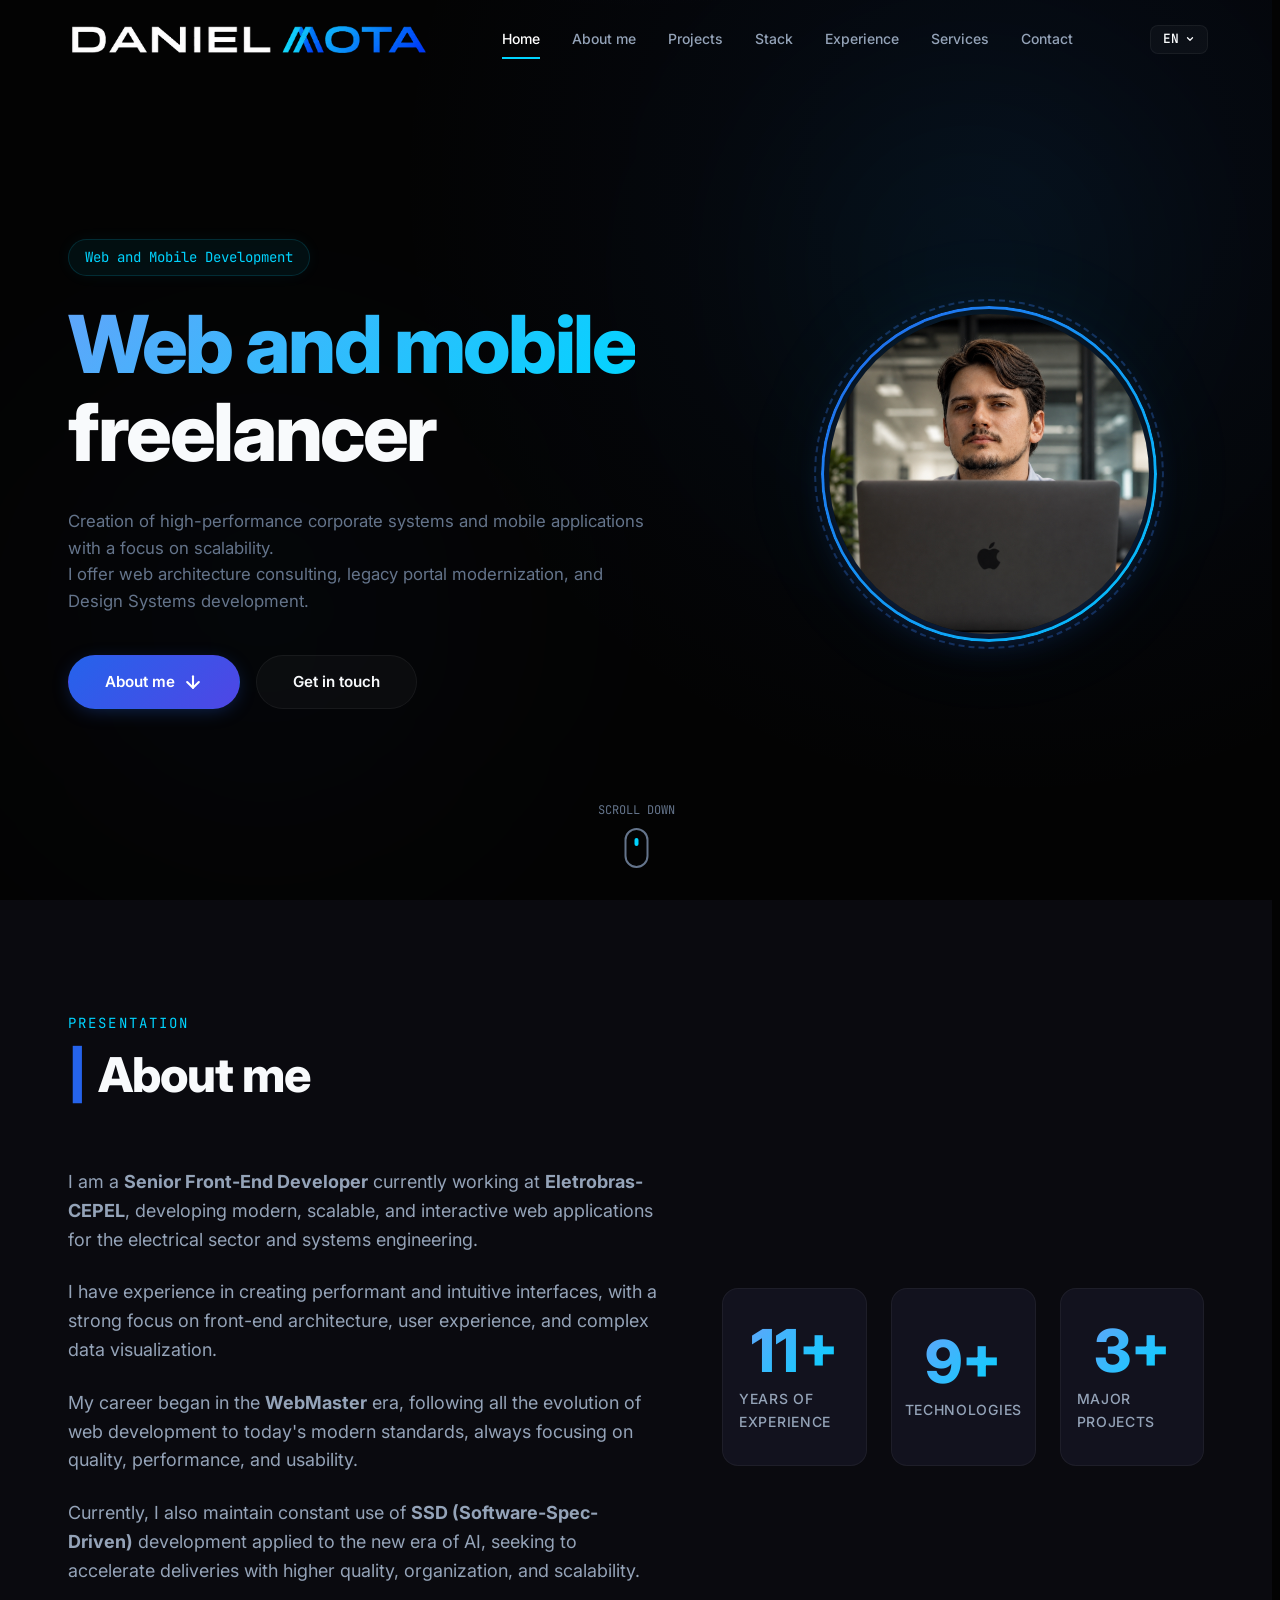
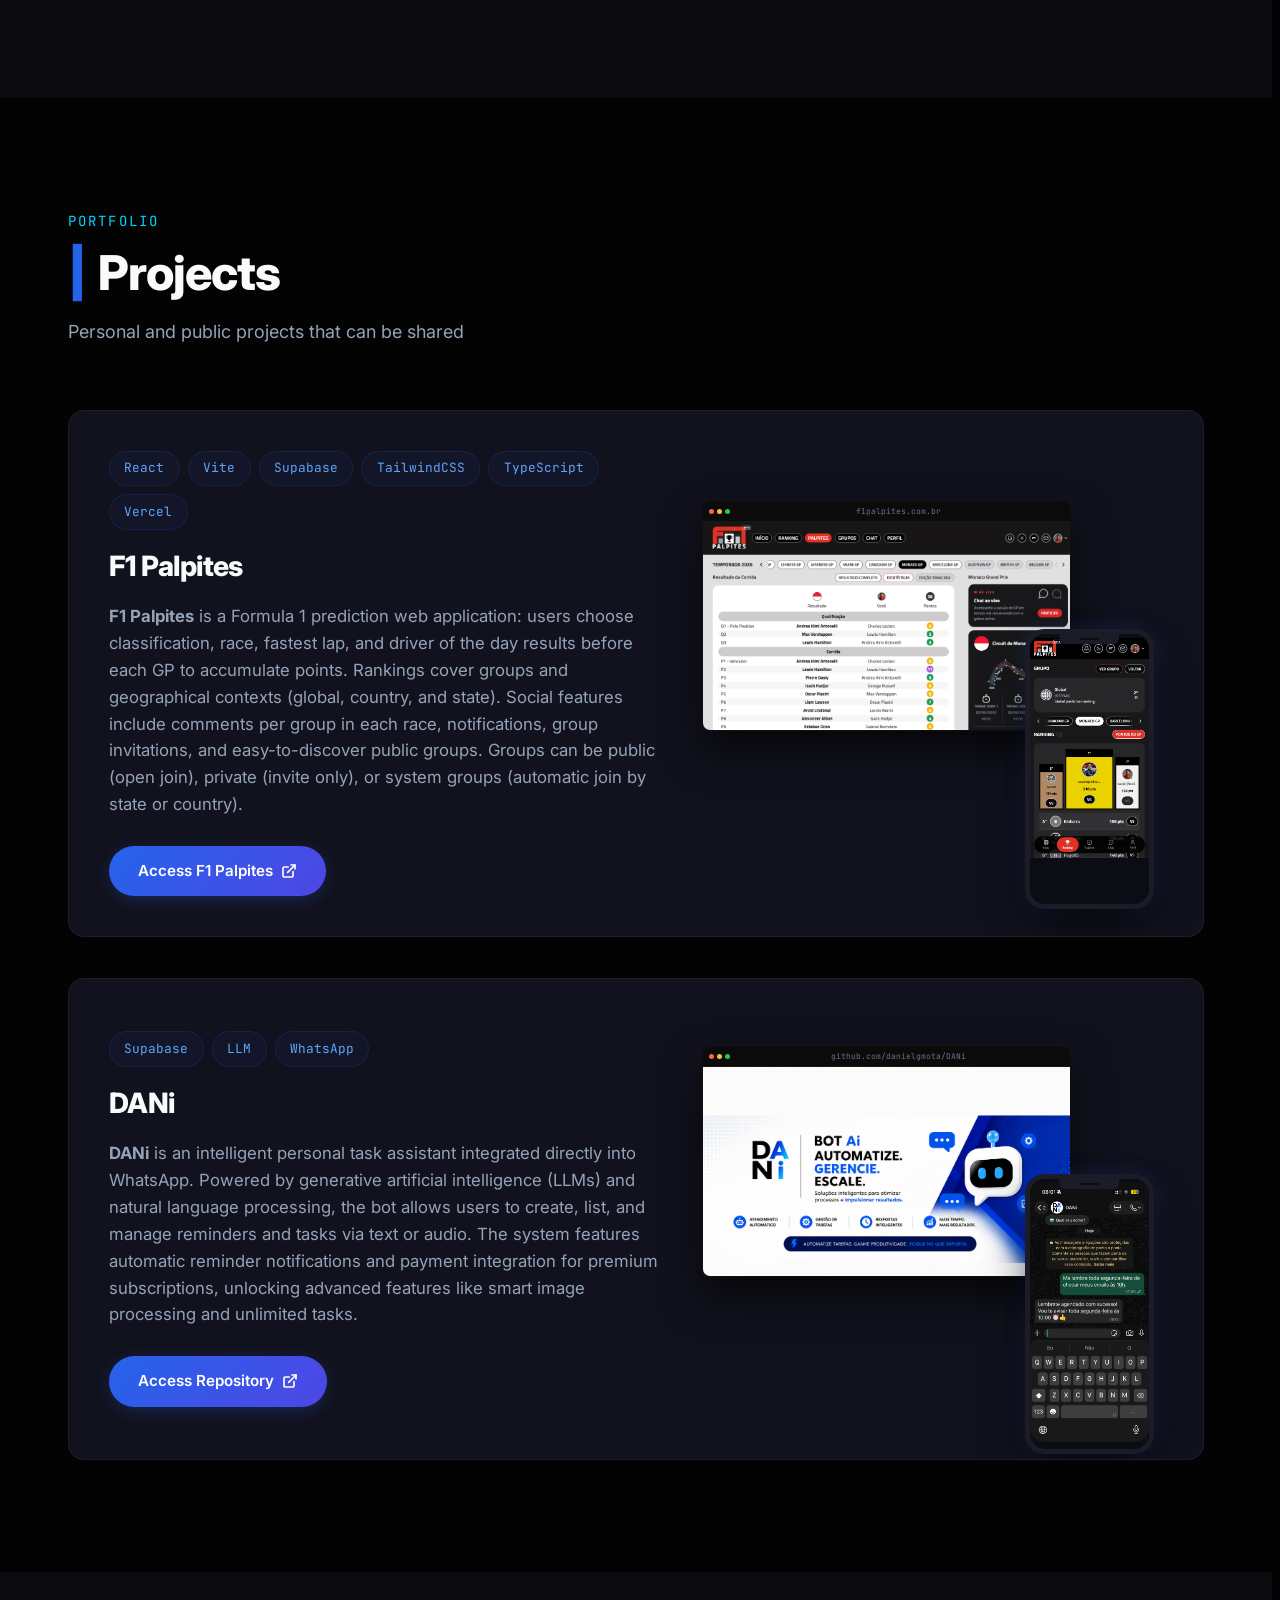
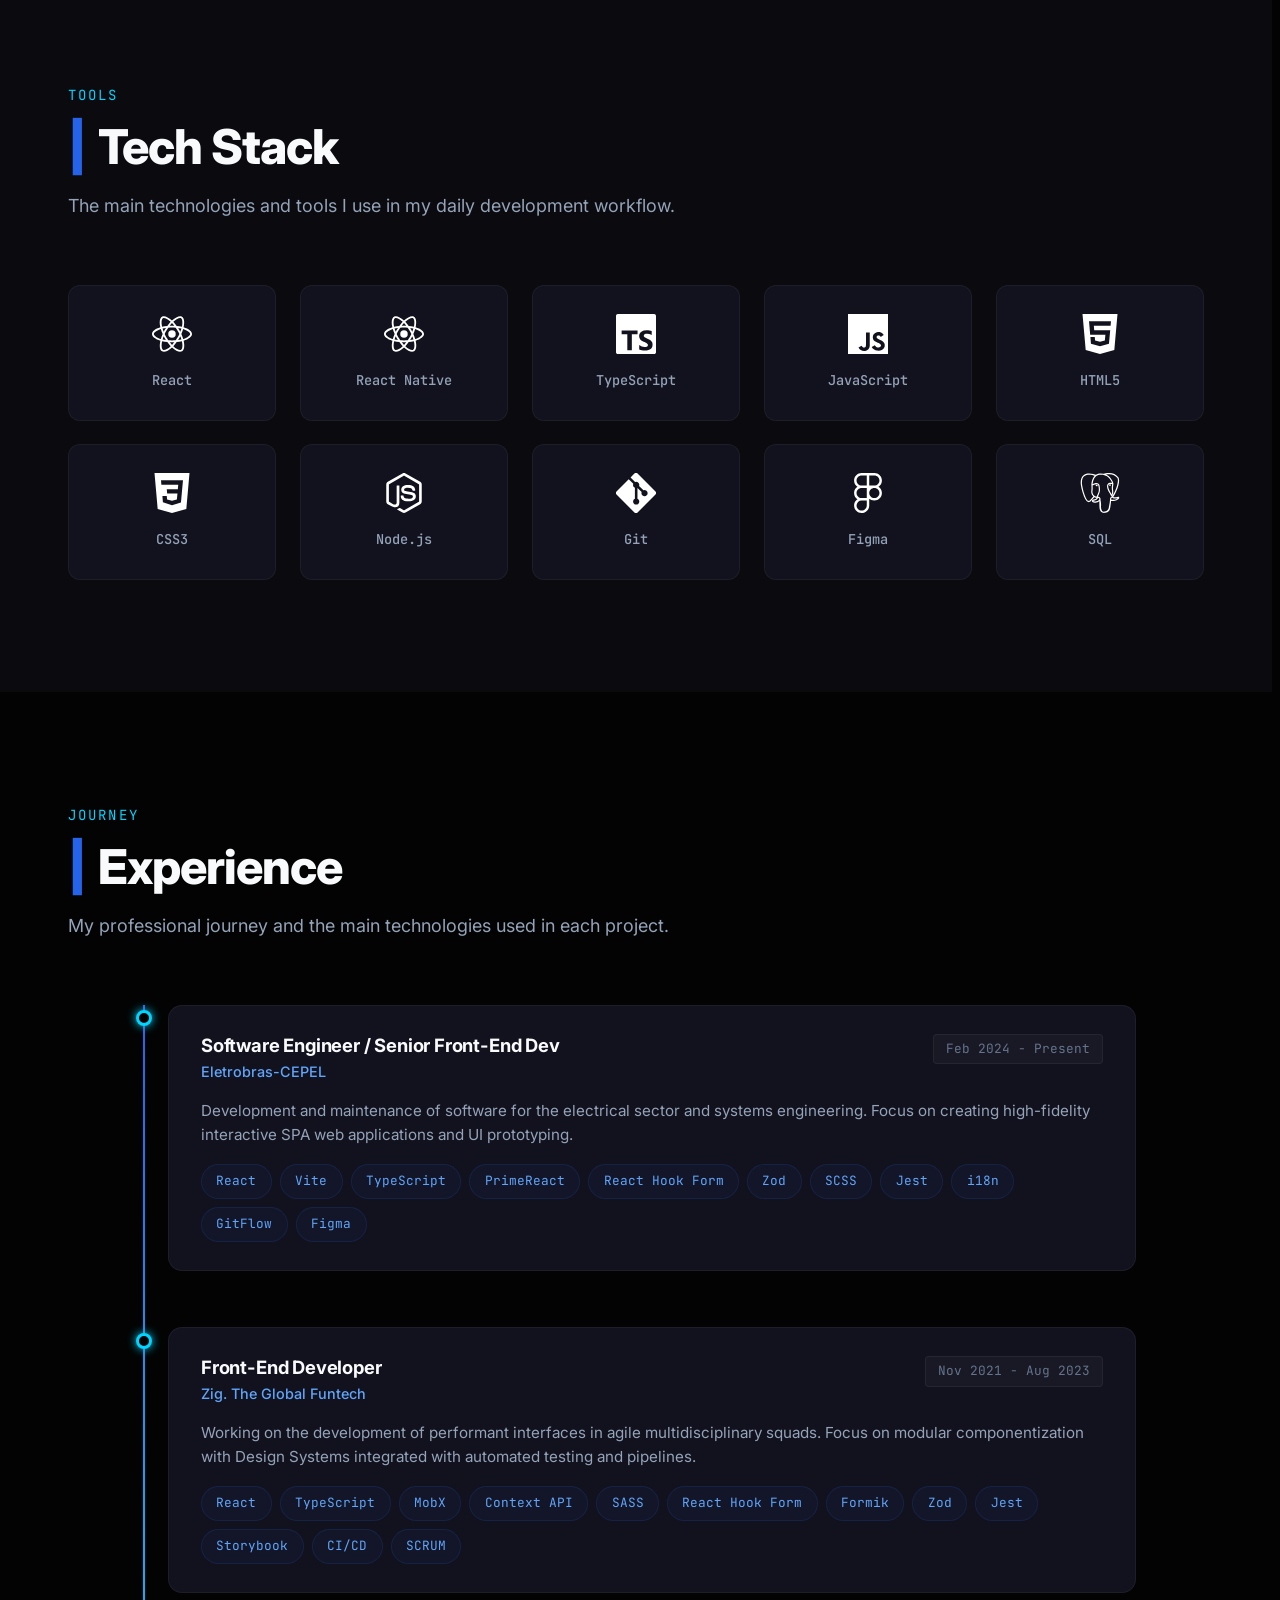
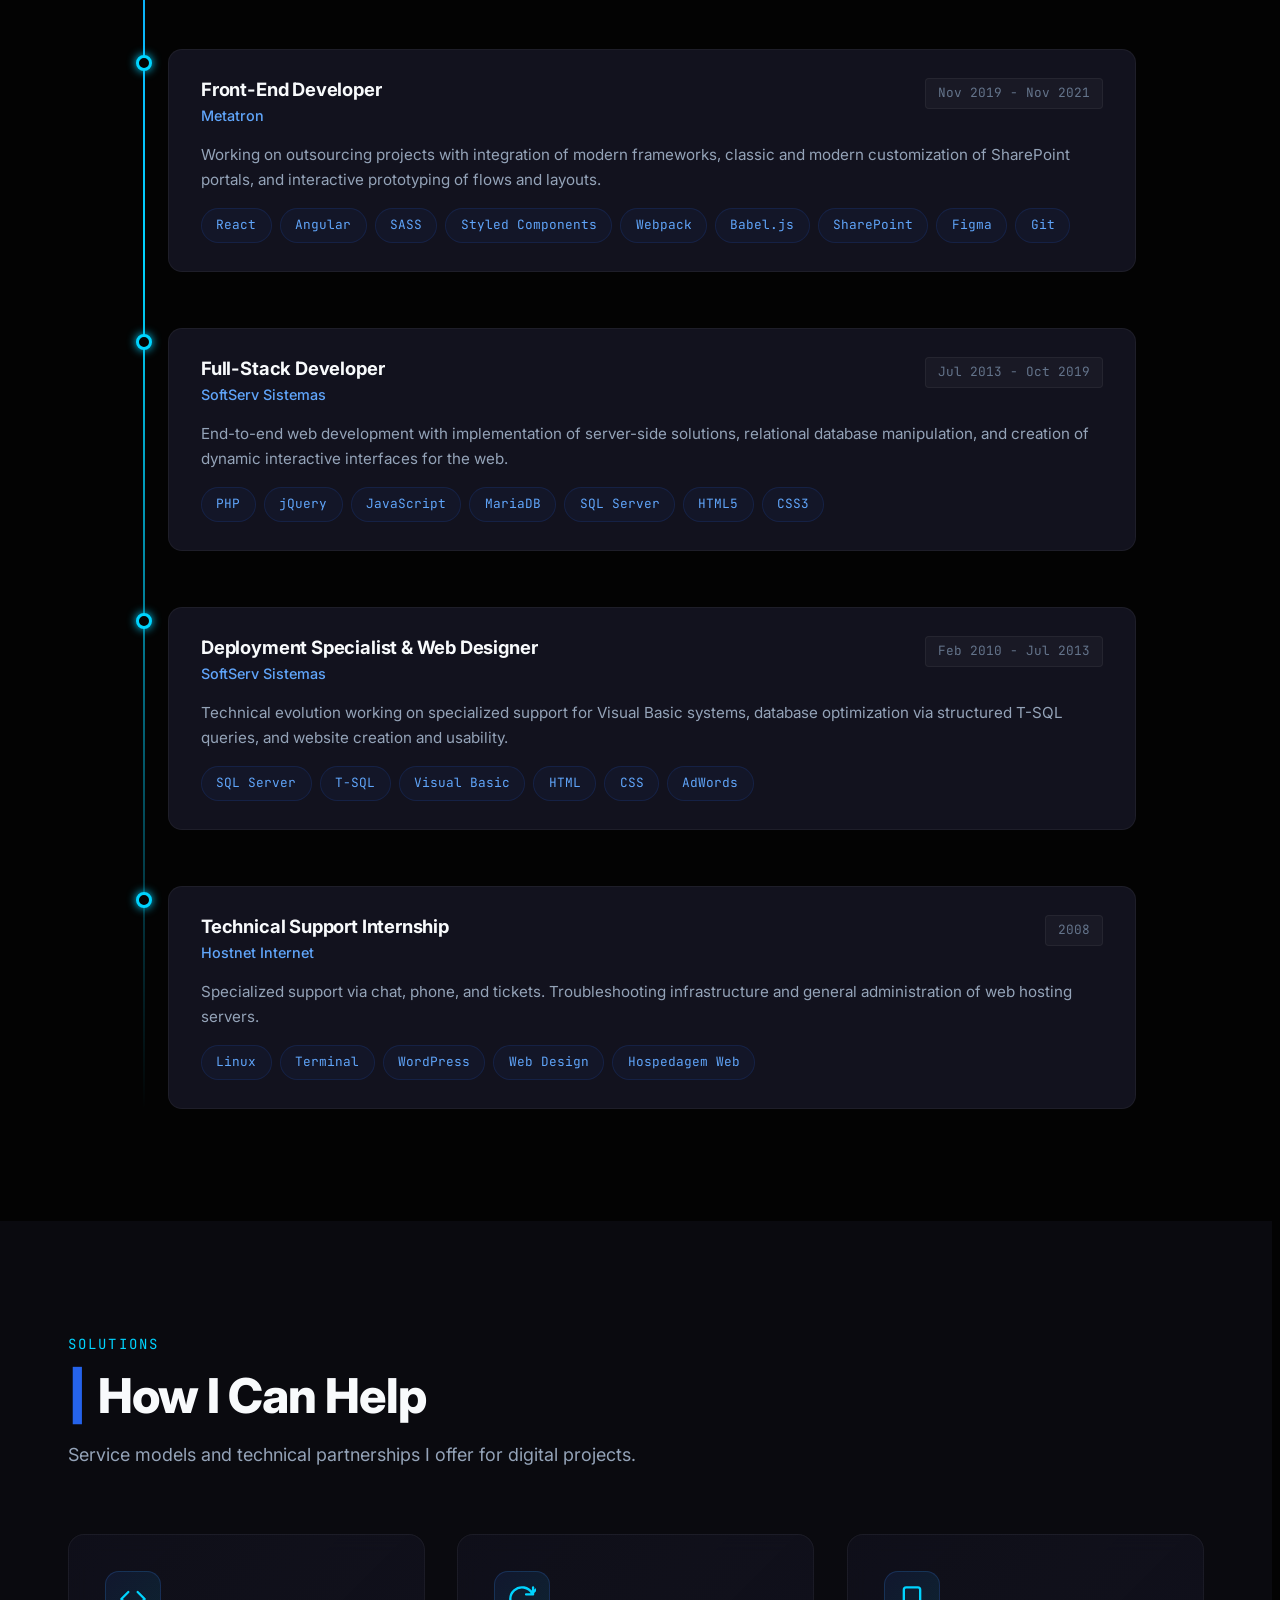
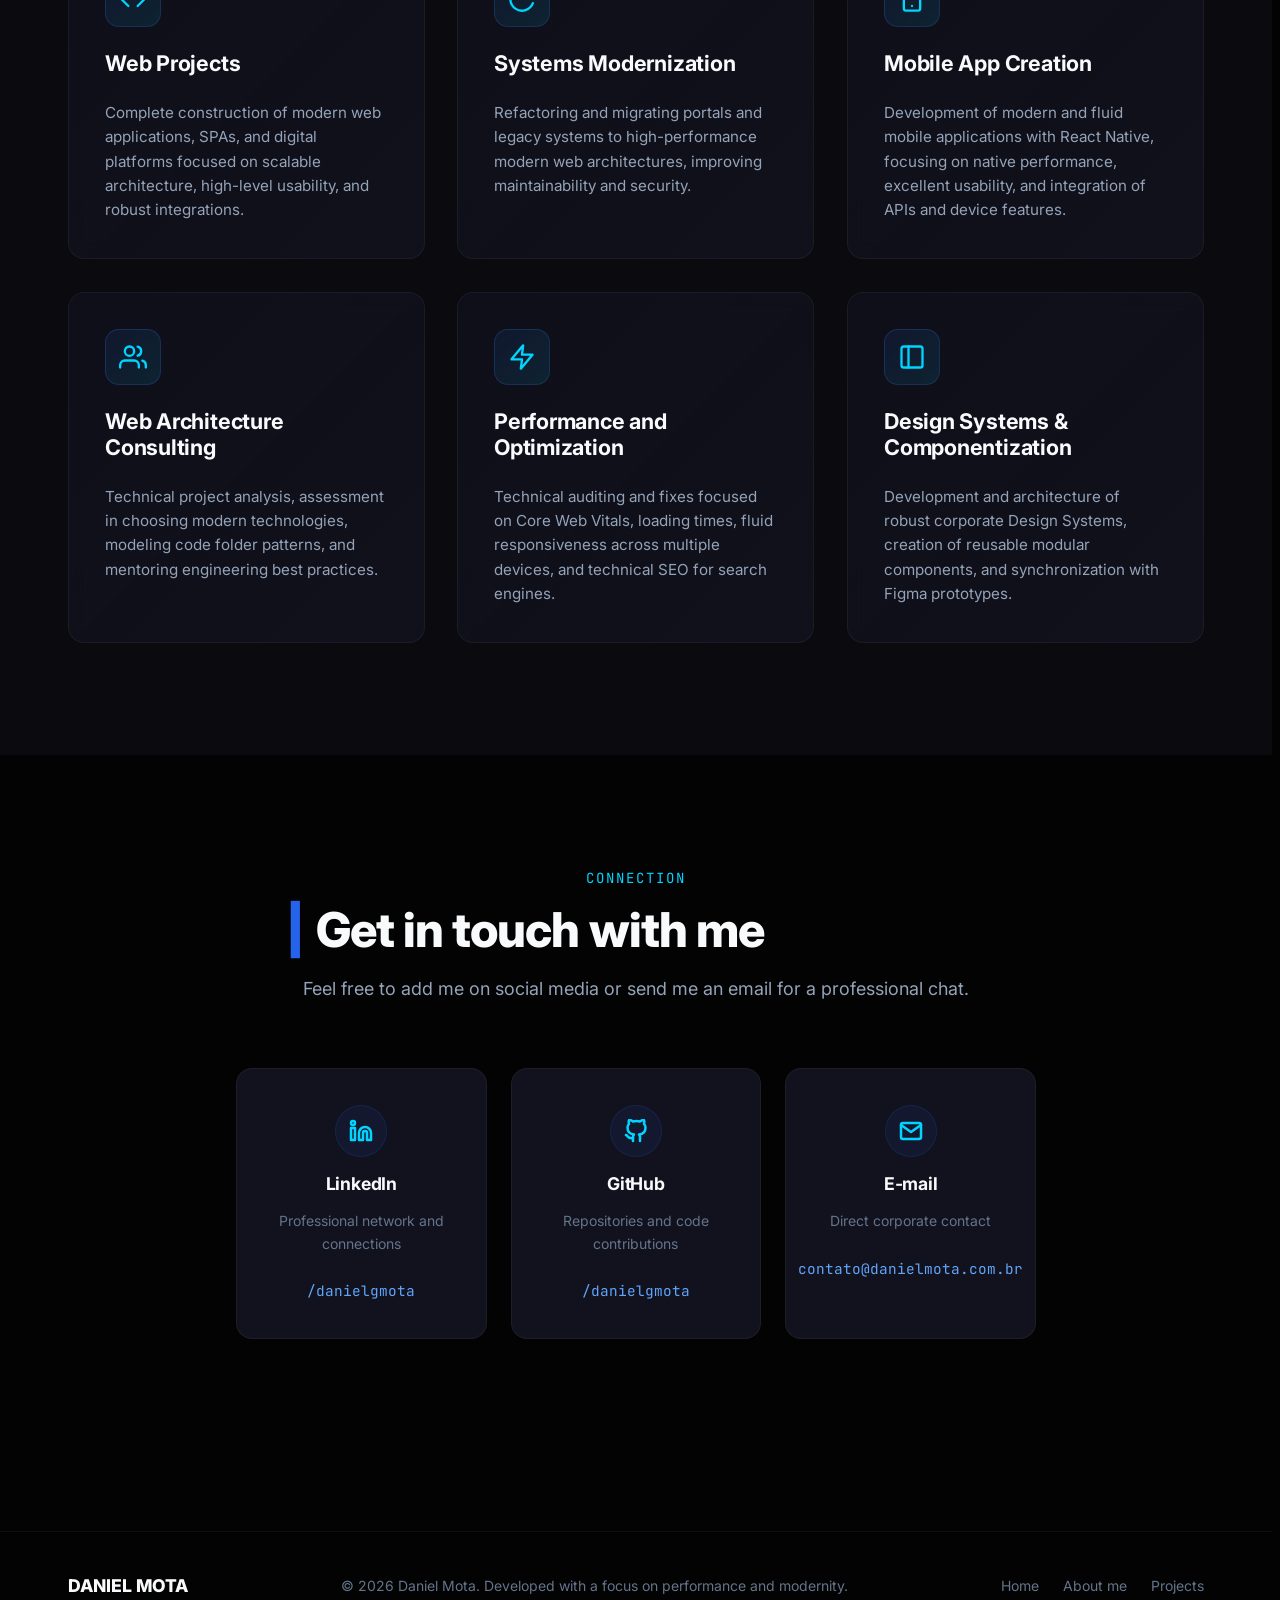
==== index.html @ 0d68ff67 "feat: add DANi" ====
<!doctype html>
<html lang="pt-BR">
  <head>
    <meta charset="UTF-8" />
    <meta name="viewport" content="width=device-width, initial-scale=1.0" />

    <link rel="canonical" href="https://danielmota.com.br/" />

    <!-- Primary Meta Tags -->
    <title data-i18n="meta-title">
      Daniel Mota | Desenvolvedor Web Front-end
    </title>
    <meta name="title" content="Daniel Mota | Desenvolvedor Web Front-end" />
    <meta
      name="description"
      content="Portfólio profissional de Daniel Mota, Desenvolvedor Front-end especializado em aplicações web modernas, arquitetura baseada em componentes e performance."
    />
    <meta
      name="keywords"
      content="Daniel Mota, Front-end, Desenvolvedor Web, React, TypeScript, JavaScript, Performance Web, Componentização, HTML, CSS"
    />
    <meta name="author" content="Daniel Mota" />

    <!-- Open Graph / Facebook -->
    <meta property="og:type" content="website" />
    <meta property="og:url" content="https://danielmota.com.br/" />
    <meta
      property="og:title"
      content="Daniel Mota | Desenvolvedor Web Front-end"
    />
    <meta
      property="og:description"
      content="Portfólio profissional de Daniel Mota, Desenvolvedor Front-end especializado em aplicações web modernas."
    />
    <meta property="og:image" content="assets/img/profile.png" />

    <!-- Twitter -->
    <meta property="twitter:card" content="summary_large_image" />
    <meta
      property="twitter:title"
      content="Daniel Mota | Desenvolvedor Web Front-end"
    />
    <meta
      property="twitter:description"
      content="Portfólio profissional de Daniel Mota, Desenvolvedor Front-end especializado em aplicações web modernas."
    />
    <meta property="twitter:image" content="assets/img/profile.png" />

    <!-- Google Fonts Preload -->
    <link rel="preconnect" href="https://fonts.googleapis.com" />
    <link rel="preconnect" href="https://fonts.gstatic.com" crossorigin />
    <link
      href="https://fonts.googleapis.com/css2?family=Inter:wght@400;500;600;700;800&family=JetBrains+Mono:wght@400;500;600&display=swap"
      rel="stylesheet"
    />

    <!-- Stylesheets -->
    <link rel="stylesheet" href="css/variables.css" />
    <link rel="stylesheet" href="css/reset.css" />
    <link rel="stylesheet" href="css/base.css" />
    <link rel="stylesheet" href="css/components.css" />
    <link rel="stylesheet" href="css/sections.css" />
    <link rel="stylesheet" href="css/animations.css" />
    <link rel="stylesheet" href="css/responsive.css" />

    <!-- Favicon -->
    <link
      rel="icon"
      type="image/svg+xml"
      href="data:image/svg+xml,<svg xmlns='http://www.w3.org/2000/svg' viewBox='0 0 100 100'><circle cx='50' cy='50' r='40' fill='%2300d4ff'/></svg>"
    />
  </head>
  <body>
    <!-- Navigation Header -->
    <header class="navbar" id="navbar">
      <div class="container">
        <a href="#hero" class="navbar-logo" id="nav-logo-link">
          <img src="assets/img/logo.png" alt="Daniel Mota" class="logo-image" />
        </a>

        <div class="navbar-actions">
          <!-- Language Switcher -->
          <div class="lang-switcher">
            <button
              class="lang-btn"
              id="lang-btn"
              aria-label="Alterar idioma / Change language"
            >
              <span class="lang-current">PT</span>
              <svg
                width="10"
                height="10"
                viewBox="0 0 24 24"
                fill="none"
                stroke="currentColor"
                stroke-width="2.5"
                stroke-linecap="round"
                stroke-linejoin="round"
                class="lang-arrow"
              >
                <polyline points="6 9 12 15 18 9"></polyline>
              </svg>
            </button>
            <div class="lang-dropdown" id="lang-dropdown">
              <button class="lang-option active" data-lang="pt">
                Português (PT)
              </button>
              <button class="lang-option" data-lang="en">English (EN)</button>
              <button class="lang-option" data-lang="es">Español (ES)</button>
            </div>
          </div>

          <button
            class="hamburger"
            aria-label="Abrir menu de navegação"
            aria-expanded="false"
            id="menu-toggle"
            data-i18n-aria-label="menu-aria-label"
          >
            <span></span>
            <span></span>
            <span></span>
          </button>
        </div>

        <nav
          class="navbar-menu"
          id="nav-menu"
          aria-label="Navegação Principal"
          data-i18n-aria-label="menu-nav-aria-label"
        >
          <a
            href="#hero"
            class="navbar-link active"
            id="link-hero"
            data-i18n="nav-home"
            >Início</a
          >
          <a
            href="#sobre-mim"
            class="navbar-link"
            id="link-sobre"
            data-i18n="nav-about"
            >Sobre mim</a
          >
          <a
            href="#projetos"
            class="navbar-link"
            id="link-projetos"
            data-i18n="nav-projects"
            >Projetos</a
          >
          <a
            href="#stack"
            class="navbar-link"
            id="link-stack"
            data-i18n="nav-stack"
            >Stack</a
          >
          <a
            href="#experiencia"
            class="navbar-link"
            id="link-experiencia"
            data-i18n="nav-experience"
            >Experiência</a
          >
          <a
            href="#servicos"
            class="navbar-link"
            id="link-servicos"
            data-i18n="nav-services"
            >Serviços</a
          >
          <a
            href="#contato"
            class="navbar-link"
            id="link-contato"
            data-i18n="nav-contact"
            >Contato</a
          >
        </nav>
      </div>
    </header>

    <main>
      <!-- 1. Hero Section -->
      <section id="hero" class="hero-section">
        <div
          class="glow-orb"
          style="
            top: 10%;
            right: 10%;
            width: 350px;
            height: 350px;
            background: rgba(0, 212, 255, 0.15);
          "
        ></div>
        <div
          class="glow-orb"
          style="
            bottom: 10%;
            left: 5%;
            width: 400px;
            height: 400px;
            background: rgba(37, 99, 235, 0.08);
          "
        ></div>
        <div class="container">
          <div class="hero-grid">
            <div class="hero-content">
              <span class="hero-tag" data-i18n="hero-tag"
                >Desenvolvimento Web e Mobile</span
              >
              <h1 class="hero-title" data-i18n-html="hero-title">
                <span class="text-gradient">Freelancer</span> web e mobile
              </h1>
              <p class="hero-description" data-i18n-html="hero-description">
                Criação de sistemas corporativos e aplicativos móveis de alta
                performance com foco em escalabilidade.<br />
                Ofereço consultoria em arquitetura web, modernização de portais
                legados e desenvolvimento de Design Systems.
              </p>
              <div class="hero-actions">
                <a
                  href="#sobre-mim"
                  class="btn btn-primary"
                  id="hero-cta-primary"
                >
                  <span data-i18n="hero-cta-about">Sobre mim</span>
                  <svg
                    width="20"
                    height="20"
                    viewBox="0 0 24 24"
                    fill="none"
                    stroke="currentColor"
                    stroke-width="2.5"
                    stroke-linecap="round"
                    stroke-linejoin="round"
                    aria-hidden="true"
                  >
                    <line x1="12" y1="5" x2="12" y2="19"></line>
                    <polyline points="19 12 12 19 5 12"></polyline>
                  </svg>
                </a>
                <a
                  href="#contato"
                  class="btn btn-secondary"
                  id="hero-cta-secondary"
                  data-i18n="hero-cta-contact"
                  >Entre em contato</a
                >
              </div>
            </div>
            <div class="hero-image-container">
              <div class="hero-glow"></div>
              <div class="hero-image-wrapper">
                <img
                  src="assets/img/profile.png"
                  alt="Foto de perfil de Daniel Mota"
                  fetchpriority="high"
                  data-i18n-alt="hero-profile-alt"
                />
              </div>
            </div>
          </div>
        </div>
        <div class="scroll-indicator">
          <span data-i18n="hero-scroll">ROLE PARA BAIXO</span>
          <div class="mouse"></div>
        </div>
      </section>

      <!-- 2. Sobre Mim Section -->
      <section
        id="sobre-mim"
        class="section-padding"
        style="background-color: var(--bg-secondary)"
      >
        <div class="container">
          <div class="section-header reveal">
            <span class="subtitle" data-i18n="about-subtitle"
              >Apresentação</span
            >
            <h2 data-i18n="about-title">Sobre mim</h2>
          </div>
          <div class="about-grid">
            <div class="about-text reveal">
              <p data-i18n-html="about-p1">
                Sou <strong>Desenvolvedor Front-End Senior</strong> atuando
                atualmente na <strong>Eletrobras-CEPEL</strong>, desenvolvendo
                aplicações web modernas, escaláveis e interativas voltadas ao
                setor elétrico e engenharia de sistemas.
              </p>
              <p data-i18n-html="about-p2">
                Tenho experiência na criação de interfaces performáticas e
                intuitivas, com forte atenção à arquitetura front-end,
                experiência do usuário e visualização de dados complexos.
              </p>
              <p data-i18n-html="about-p3">
                Minha trajetória começou ainda na era
                <strong>WebMaster</strong>, acompanhando toda a evolução do
                desenvolvimento web até os padrões modernos atuais, sempre com
                foco em qualidade, performance e usabilidade.
              </p>
              <p data-i18n-html="about-p4">
                Atualmente, também mantenho uso constante de desenvolvimento
                <strong>SSD (Software-Spec-Driven)</strong> aplicado à nova era
                da IA, buscando acelerar entregas com maior qualidade,
                organização e escalabilidade.
              </p>
            </div>
            <div class="about-stats reveal">
              <div class="card" id="stat-card-exp">
                <span class="stat-number text-gradient" data-target="12"
                  >0+</span
                >
                <span class="stat-label" data-i18n="about-stat-exp"
                  >Anos de Experiência</span
                >
              </div>
              <div class="card" id="stat-card-tech">
                <span class="stat-number text-gradient" data-target="10"
                  >0+</span
                >
                <span class="stat-label" data-i18n="about-stat-tech"
                  >Tecnologias</span
                >
              </div>
              <div class="card" id="stat-card-proj">
                <span class="stat-number text-gradient" data-target="4"
                  >0+</span
                >
                <span class="stat-label" data-i18n="about-stat-proj"
                  >Grandes Projetos</span
                >
              </div>
            </div>
          </div>
        </div>
      </section>

      <!-- 3. Projetos Section -->
      <section id="projetos" class="section-padding">
        <div class="container">
          <div class="section-header reveal">
            <span class="subtitle" data-i18n="projects-subtitle"
              >Portfólio</span
            >
            <h2 data-i18n="projects-title">Projetos</h2>
            <p data-i18n="projects-description">
              Projetos pessoais e públicos, que podem ser compartilháveis
            </p>
          </div>
          <div class="projects-container">
            <!-- Projeto 1: F1 Palpites -->
            <div class="card project-card reveal" id="project-f1palpites">
              <div class="project-content">
                <div class="project-tags">
                  <span class="tech-badge">React</span>
                  <span class="tech-badge">Vite</span>
                  <span class="tech-badge">Supabase</span>
                  <span class="tech-badge">TailwindCSS</span>
                  <span class="tech-badge">TypeScript</span>
                  <span class="tech-badge">Vercel</span>
                </div>
                <h3 class="project-title" data-i18n="project-f1-title">
                  F1 Palpites
                </h3>
                <p class="project-description" data-i18n-html="project-f1-desc">
                  O <strong>F1 Palpites</strong> é uma aplicação web de palpites
                  de Fórmula 1: os usuários escolhem os resultados da
                  classificação, corrida, volta mais rápida e piloto do dia
                  antes de cada GP para acumular pontos. Os rankings abrangem
                  grupos e contextos geográficos (mundial, país e estado). Os
                  recursos sociais incluem comentários por grupo em cada
                  corrida, notificações, convites para grupos e grupos públicos
                  fáceis de descobrir. Os grupos podem ser públicos (adesão
                  aberta), privados (apenas convite) ou grupos do sistema
                  (adesão automática por estado ou país).
                </p>
                <div class="project-links">
                  <a
                    href="https://f1palpites.com.br"
                    target="_blank"
                    rel="noopener noreferrer"
                    class="btn btn-primary"
                    style="padding: 0.75rem 1.75rem"
                  >
                    <span data-i18n="project-f1-cta">Acessar F1 Palpites</span>
                    <svg
                      width="16"
                      height="16"
                      viewBox="0 0 24 24"
                      fill="none"
                      stroke="currentColor"
                      stroke-width="2.5"
                      stroke-linecap="round"
                      stroke-linejoin="round"
                      aria-hidden="true"
                    >
                      <path
                        d="M18 13v6a2 2 0 0 1-2 2H5a2 2 0 0 1-2-2V8a2 2 0 0 1 2-2h6"
                      ></path>
                      <polyline points="15 3 21 3 21 9"></polyline>
                      <line x1="10" y1="14" x2="21" y2="3"></line>
                    </svg>
                  </a>
                </div>
              </div>

              <div
                class="project-preview"
                style="
                  aspect-ratio: auto;
                  min-height: 400px;
                  background: none;
                  border: none;
                  overflow: visible;
                  display: flex;
                  justify-content: center;
                  align-items: center;
                  width: 100%;
                "
              >
                <div
                  class="device-stack"
                  style="
                    position: relative;
                    width: 100%;
                    max-width: 500px;
                    aspect-ratio: 4/3;
                    margin: 0 auto;
                  "
                >
                  <!-- Desktop Mockup -->
                  <div
                    class="desktop-mockup"
                    style="
                      width: 80%;
                      aspect-ratio: 16/10;
                      border: 1px solid var(--border-subtle);
                      border-radius: 8px;
                      background: #030303;
                      overflow: hidden;
                      box-shadow: 0 20px 40px rgba(0, 0, 0, 0.7);
                      display: flex;
                      flex-direction: column;
                      position: absolute;
                      left: 0;
                      top: 0;
                      z-index: 1;
                    "
                  >
                    <div
                      class="mockup-header"
                      style="
                        height: 20px;
                        background: rgba(255, 255, 255, 0.03);
                        border-bottom: 1px solid var(--border-subtle);
                        display: flex;
                        align-items: center;
                        padding: 0 6px;
                        gap: 3px;
                      "
                    >
                      <span
                        class="mockup-dot red"
                        style="
                          width: 5px;
                          height: 5px;
                          border-radius: 50%;
                          background: #ff5f56;
                        "
                      ></span>
                      <span
                        class="mockup-dot yellow"
                        style="
                          width: 5px;
                          height: 5px;
                          border-radius: 50%;
                          background: #ffbd2e;
                        "
                      ></span>
                      <span
                        class="mockup-dot green"
                        style="
                          width: 5px;
                          height: 5px;
                          border-radius: 50%;
                          background: #27c93f;
                        "
                      ></span>
                      <span
                        class="mockup-url"
                        style="
                          margin-left: auto;
                          margin-right: auto;
                          font-size: 8px;
                          color: var(--text-muted);
                          font-family: var(--font-mono);
                        "
                        >f1palpites.com.br</span
                      >
                    </div>
                    <div style="flex: 1; overflow: hidden; background: #0d0d15">
                      <img
                        src="assets/img/f1palpites_desktop.png"
                        alt="F1 Palpites Desktop View"
                        style="
                          width: 100%;
                          height: 100%;
                          object-fit: cover;
                          object-position: top;
                          display: block;
                        "
                        data-i18n-alt="project-f1-desktop-alt"
                      />
                    </div>
                  </div>

                  <!-- Mobile Mockup -->
                  <div
                    class="phone-mockup"
                    style="
                      width: 28%;
                      aspect-ratio: 9/19.5;
                      border: 5px solid #1c1c28;
                      border-radius: 20px;
                      background: #080810;
                      overflow: hidden;
                      box-shadow:
                        0 25px 50px -12px rgba(0, 0, 0, 0.8),
                        0 0 20px rgba(37, 99, 235, 0.15);
                      position: absolute;
                      right: 2%;
                      bottom: -18%;
                      z-index: 2;
                      display: flex;
                      flex-direction: column;
                    "
                  >
                    <!-- Notch -->
                    <div
                      style="
                        width: 50%;
                        height: 10px;
                        background: #1c1c28;
                        position: absolute;
                        top: 0;
                        left: 50%;
                        transform: translateX(-50%);
                        border-bottom-left-radius: 6px;
                        border-bottom-right-radius: 6px;
                        z-index: 10;
                        display: flex;
                        justify-content: center;
                        align-items: center;
                      "
                    >
                      <div
                        style="
                          width: 20px;
                          height: 2px;
                          background: #0c0c14;
                          border-radius: 1px;
                        "
                      ></div>
                    </div>
                    <!-- Screen -->
                    <div
                      style="
                        flex: 1;
                        overflow-y: auto;
                        border-radius: 15px;
                        display: flex;
                        align-items: flex-start;
                        padding-top: 4px;
                        background: #0c0c14;
                        scrollbar-width: none;
                      "
                    >
                      <style>
                        .phone-mockup ::-webkit-scrollbar {
                          display: none;
                        }
                      </style>
                      <img
                        src="assets/img/f1palpites.png"
                        alt="F1 Palpites Mobile View"
                        style="width: 100%; height: auto; display: block"
                        data-i18n-alt="project-f1-mobile-alt"
                      />
                    </div>
                  </div>
                </div>
              </div>
            </div>

            <!-- Projeto 2: DANi -->
            <div class="card project-card reveal" id="project-dani">
              <div class="project-content">
                <div class="project-tags">
                  <span class="tech-badge">Supabase</span>
                  <span class="tech-badge">LLM</span>
                  <span class="tech-badge">WhatsApp</span>
                </div>
                <h3 class="project-title" data-i18n="project-dani-title">
                  DANi
                </h3>
                <p
                  class="project-description"
                  data-i18n-html="project-dani-desc"
                >
                  O <strong>DANi</strong> é um assistente inteligente de tarefas
                  pessoais integrado diretamente ao WhatsApp.
                </p>
                <div class="project-links">
                  <a
                    href="#"
                    target="_blank"
                    rel="noopener noreferrer"
                    class="btn btn-primary"
                    style="padding: 0.75rem 1.75rem"
                  >
                    <span data-i18n="project-dani-cta"
                      >Acessar Site (breve)</span
                    >
                    <svg
                      width="16"
                      height="16"
                      viewBox="0 0 24 24"
                      fill="none"
                      stroke="currentColor"
                      stroke-width="2.5"
                      stroke-linecap="round"
                      stroke-linejoin="round"
                      aria-hidden="true"
                    >
                      <path
                        d="M18 13v6a2 2 0 0 1-2 2H5a2 2 0 0 1-2-2V8a2 2 0 0 1 2-2h6"
                      ></path>
                      <polyline points="15 3 21 3 21 9"></polyline>
                      <line x1="10" y1="14" x2="21" y2="3"></line>
                    </svg>
                  </a>
                </div>
              </div>

              <div
                class="project-preview"
                style="
                  aspect-ratio: auto;
                  min-height: 400px;
                  background: none;
                  border: none;
                  overflow: visible;
                  display: flex;
                  justify-content: center;
                  align-items: center;
                  width: 100%;
                "
              >
                <div
                  class="device-stack"
                  style="
                    position: relative;
                    width: 100%;
                    max-width: 500px;
                    aspect-ratio: 4/3;
                    margin: 0 auto;
                  "
                >
                  <!-- Desktop Mockup -->
                  <div
                    class="desktop-mockup"
                    style="
                      width: 80%;
                      aspect-ratio: 16/10;
                      border: 1px solid var(--border-subtle);
                      border-radius: 8px;
                      background: #030303;
                      overflow: hidden;
                      box-shadow: 0 20px 40px rgba(0, 0, 0, 0.7);
                      display: flex;
                      flex-direction: column;
                      position: absolute;
                      left: 0;
                      top: 0;
                      z-index: 1;
                    "
                  >
                    <div
                      class="mockup-header"
                      style="
                        height: 20px;
                        background: rgba(255, 255, 255, 0.03);
                        border-bottom: 1px solid var(--border-subtle);
                        display: flex;
                        align-items: center;
                        padding: 0 6px;
                        gap: 3px;
                      "
                    >
                      <span
                        class="mockup-dot red"
                        style="
                          width: 5px;
                          height: 5px;
                          border-radius: 50%;
                          background: #ff5f56;
                        "
                      ></span>
                      <span
                        class="mockup-dot yellow"
                        style="
                          width: 5px;
                          height: 5px;
                          border-radius: 50%;
                          background: #ffbd2e;
                        "
                      ></span>
                      <span
                        class="mockup-dot green"
                        style="
                          width: 5px;
                          height: 5px;
                          border-radius: 50%;
                          background: #27c93f;
                        "
                      ></span>
                      <span
                        class="mockup-url"
                        style="
                          margin-left: auto;
                          margin-right: auto;
                          font-size: 8px;
                          color: var(--text-muted);
                          font-family: var(--font-mono);
                        "
                        >github.com/danielgmota/DANi</span
                      >
                    </div>
                    <div style="flex: 1; overflow: hidden; background: #0d0d15">
                      <img
                        src="assets/img/dani_banner.png"
                        alt="DANi Banner View"
                        style="
                          width: 100%;
                          height: 100%;
                          object-fit: cover;
                          object-position: top;
                          display: block;
                        "
                        data-i18n-alt="project-dani-desktop-alt"
                      />
                    </div>
                  </div>

                  <!-- Mobile Mockup -->
                  <div
                    class="phone-mockup"
                    style="
                      width: 28%;
                      aspect-ratio: 9/19.5;
                      border: 5px solid #1c1c28;
                      border-radius: 20px;
                      background: #080810;
                      overflow: hidden;
                      box-shadow:
                        0 25px 50px -12px rgba(0, 0, 0, 0.8),
                        0 0 20px rgba(37, 99, 235, 0.15);
                      position: absolute;
                      right: 2%;
                      bottom: -18%;
                      z-index: 2;
                      display: flex;
                      flex-direction: column;
                    "
                  >
                    <!-- Notch -->
                    <div
                      style="
                        width: 50%;
                        height: 10px;
                        background: #1c1c28;
                        position: absolute;
                        top: 0;
                        left: 50%;
                        transform: translateX(-50%);
                        border-bottom-left-radius: 6px;
                        border-bottom-right-radius: 6px;
                        z-index: 10;
                        display: flex;
                        justify-content: center;
                        align-items: center;
                      "
                    >
                      <div
                        style="
                          width: 20px;
                          height: 2px;
                          background: #0c0c14;
                          border-radius: 1px;
                        "
                      ></div>
                    </div>
                    <!-- Screen -->
                    <div
                      style="
                        flex: 1;
                        overflow-y: auto;
                        border-radius: 15px;
                        display: flex;
                        align-items: flex-start;
                        padding-top: 4px;
                        background: #0c0c14;
                        scrollbar-width: none;
                      "
                    >
                      <img
                        src="assets/img/dani_mobile.png"
                        alt="DANi Mobile Chat View"
                        style="width: 100%; height: auto; display: block"
                        data-i18n-alt="project-dani-mobile-alt"
                      />
                    </div>
                  </div>
                </div>
              </div>
            </div>
          </div>
        </div>
      </section>

      <!-- 4. Stack Tecnológica Section -->
      <section
        id="stack"
        class="section-padding"
        style="background-color: var(--bg-secondary)"
      >
        <div class="container">
          <div class="section-header reveal">
            <span class="subtitle" data-i18n="stack-subtitle">Ferramentas</span>
            <h2 data-i18n="stack-title">Stack Tecnológica</h2>
            <p data-i18n="stack-desc">
              As principais tecnologias e ferramentas que utilizo no meu fluxo
              de desenvolvimento cotidiano.
            </p>
          </div>
          <div class="grid stack-grid">
            <!-- React -->
            <div class="stack-card reveal reveal-delay-1" id="stack-react">
              <svg viewBox="0 0 24 24" fill="currentColor" aria-hidden="true">
                <path
                  d="M14.23 12.004a2.236 2.236 0 0 1-2.235 2.236 2.236 2.236 0 0 1-2.236-2.236 2.236 2.236 0 0 1 2.235-2.236 2.236 2.236 0 0 1 2.236 2.236zm2.648-10.69c-1.346 0-3.107.96-4.888 2.622-1.78-1.653-3.542-2.602-4.887-2.602-.41 0-.783.093-1.106.278-1.375.793-1.683 3.264-.973 6.365C1.98 8.917 0 10.42 0 12.004c0 1.59 1.99 3.097 5.043 4.03-.704 3.113-.39 5.588.988 6.38.32.187.69.275 1.102.275 1.345 0 3.107-.96 4.888-2.624 1.78 1.654 3.542 2.603 4.887 2.603.41 0 .783-.09 1.106-.275 1.374-.792 1.683-3.263.973-6.365C22.02 15.096 24 13.59 24 12.004c0-1.59-1.99-3.097-5.043-4.032.704-3.11.39-5.587-.988-6.38-.318-.184-.688-.277-1.092-.278zm-.005 1.09v.006c.225 0 .406.044.558.127.666.382.955 1.835.73 3.704-.054.46-.142.945-.25 1.44-.96-.236-2.006-.417-3.107-.534-.66-.905-1.345-1.727-2.035-2.447 1.592-1.48 3.087-2.292 4.105-2.295zm-9.77.02c1.012 0 2.514.808 4.11 2.28-.686.72-1.37 1.537-2.02 2.442-1.107.117-2.154.298-3.113.538-.112-.49-.195-.964-.254-1.42-.23-1.868.054-3.32.714-3.707.19-.09.4-.127.563-.132zm4.882 3.05c.455.468.91.992 1.36 1.564-.44-.02-.89-.034-1.345-.034-.46 0-.915.01-1.36.034.44-.572.895-1.096 1.345-1.565zM12 8.1c.74 0 1.477.034 2.202.093.406.582.802 1.203 1.183 1.86.372.64.71 1.29 1.018 1.946-.308.655-.646 1.31-1.013 1.95-.38.66-.773 1.288-1.18 1.87-.728.063-1.466.098-2.21.098-.74 0-1.477-.035-2.202-.093-.406-.582-.802-1.204-1.183-1.86-.372-.64-.71-1.29-1.018-1.946.303-.657.646-1.313 1.013-1.954.38-.66.773-1.286 1.18-1.868.728-.064 1.466-.098 2.21-.098zm-3.635.254c-.24.377-.48.763-.704 1.16-.225.39-.435.782-.635 1.174-.265-.656-.49-1.31-.676-1.947.64-.15 1.315-.283 2.015-.386zm7.26 0c.695.103 1.365.23 2.006.387-.18.632-.405 1.282-.66 1.933-.2-.39-.41-.783-.64-1.174-.225-.392-.465-.774-.705-1.146zm3.063.675c.484.15.944.317 1.375.498 1.732.74 2.852 1.708 2.852 2.476-.005.768-1.125 1.74-2.857 2.475-.42.18-.88.342-1.355.493-.28-.958-.646-1.956-1.1-2.98.45-1.017.81-2.01 1.085-2.964zm-13.395.004c.278.96.645 1.957 1.1 2.98-.45 1.017-.812 2.01-1.086 2.964-.484-.15-.944-.318-1.37-.5-1.732-.737-2.852-1.706-2.852-2.474 0-.768 1.12-1.742 2.852-2.476.42-.18.88-.342 1.356-.494zm11.678 4.28c.265.657.49 1.312.676 1.948-.64.157-1.316.29-2.016.39.24-.375.48-.762.705-1.158.225-.39.435-.788.636-1.18zm-9.945.02c.2.392.41.783.64 1.175.23.39.465.772.705 1.143-.695-.102-1.365-.23-2.006-.386.18-.63.406-1.282.66-1.933zM17.92 16.32c.112.493.2.968.254 1.423.23 1.868-.054 3.32-.714 3.708-.147.09-.338.128-.563.128-1.012 0-2.514-.807-4.11-2.28.686-.72 1.37-1.536 2.02-2.44 1.107-.118 2.154-.3 3.113-.54zm-11.83.01c.96.234 2.006.415 3.107.532.66.905 1.345 1.727 2.035 2.446-1.595 1.483-3.092 2.295-4.11 2.295-.22-.005-.406-.05-.553-.132-.666-.38-.955-1.834-.73-3.703.054-.46.142-.944.25-1.438zm4.56.64c.44.02.89.034 1.345.034.46 0 .915-.01 1.36-.034-.44.572-.895 1.095-1.345 1.565-.455-.47-.91-.993-1.36-1.565z"
                />
              </svg>
              <span>React</span>
            </div>
            <!-- React Native -->
            <div
              class="stack-card reveal reveal-delay-2"
              id="stack-react-native"
            >
              <svg viewBox="0 0 24 24" fill="currentColor" aria-hidden="true">
                <path
                  d="M14.23 12.004a2.236 2.236 0 0 1-2.235 2.236 2.236 2.236 0 0 1-2.236-2.236 2.236 2.236 0 0 1 2.235-2.236 2.236 2.236 0 0 1 2.236 2.236zm2.648-10.69c-1.346 0-3.107.96-4.888 2.622-1.78-1.653-3.542-2.602-4.887-2.602-.41 0-.783.093-1.106.278-1.375.793-1.683 3.264-.973 6.365C1.98 8.917 0 10.42 0 12.004c0 1.59 1.99 3.097 5.043 4.03-.704 3.113-.39 5.588.988 6.38.32.187.69.275 1.102.275 1.345 0 3.107-.96 4.888-2.624 1.78 1.654 3.542 2.603 4.887 2.603.41 0 .783-.09 1.106-.275 1.374-.792 1.683-3.263.973-6.365C22.02 15.096 24 13.59 24 12.004c0-1.59-1.99-3.097-5.043-4.032.704-3.11.39-5.587-.988-6.38-.318-.184-.688-.277-1.092-.278zm-.005 1.09v.006c.225 0 .406.044.558.127.666.382.955 1.835.73 3.704-.054.46-.142.945-.25 1.44-.96-.236-2.006-.417-3.107-.534-.66-.905-1.345-1.727-2.035-2.447 1.592-1.48 3.087-2.292 4.105-2.295zm-9.77.02c1.012 0 2.514.808 4.11 2.28-.686.72-1.37 1.537-2.02 2.442-1.107.117-2.154.298-3.113.538-.112-.49-.195-.964-.254-1.42-.23-1.868.054-3.32.714-3.707.19-.09.4-.127.563-.132zm4.882 3.05c.455.468.91.992 1.36 1.564-.44-.02-.89-.034-1.345-.034-.46 0-.915.01-1.36.034.44-.572.895-1.096 1.345-1.565zM12 8.1c.74 0 1.477.034 2.202.093.406.582.802 1.203 1.183 1.86.372.64.71 1.29 1.018 1.946-.308.655-.646 1.31-1.013 1.95-.38.66-.773 1.288-1.18 1.87-.728.063-1.466.098-2.21.098-.74 0-1.477-.035-2.202-.093-.406-.582-.802-1.204-1.183-1.86-.372-.64-.71-1.29-1.018-1.946.303-.657.646-1.313 1.013-1.954.38-.66.773-1.286 1.18-1.868.728-.064 1.466-.098 2.21-.098zm-3.635.254c-.24.377-.48.763-.704 1.16-.225.39-.435.782-.635 1.174-.265-.656-.49-1.31-.676-1.947.64-.15 1.315-.283 2.015-.386zm7.26 0c.695.103 1.365.23 2.006.387-.18.632-.405 1.282-.66 1.933-.2-.39-.41-.783-.64-1.174-.225-.392-.465-.774-.705-1.146zm3.063.675c.484.15.944.317 1.375.498 1.732.74 2.852 1.708 2.852 2.476-.005.768-1.125 1.74-2.857 2.475-.42.18-.88.342-1.355.493-.28-.958-.646-1.956-1.1-2.98.45-1.017.81-2.01 1.085-2.964zm-13.395.004c.278.96.645 1.957 1.1 2.98-.45 1.017-.812 2.01-1.086 2.964-.484-.15-.944-.318-1.37-.5-1.732-.737-2.852-1.706-2.852-2.474 0-.768 1.12-1.742 2.852-2.476.42-.18.88-.342 1.356-.494zm11.678 4.28c.265.657.49 1.312.676 1.948-.64.157-1.316.29-2.016.39.24-.375.48-.762.705-1.158.225-.39.435-.788.636-1.18zm-9.945.02c.2.392.41.783.64 1.175.23.39.465.772.705 1.143-.695-.102-1.365-.23-2.006-.386.18-.63.406-1.282.66-1.933zM17.92 16.32c.112.493.2.968.254 1.423.23 1.868-.054 3.32-.714 3.708-.147.09-.338.128-.563.128-1.012 0-2.514-.807-4.11-2.28.686-.72 1.37-1.536 2.02-2.44 1.107-.118 2.154-.3 3.113-.54zm-11.83.01c.96.234 2.006.415 3.107.532.66.905 1.345 1.727 2.035 2.446-1.595 1.483-3.092 2.295-4.11 2.295-.22-.005-.406-.05-.553-.132-.666-.38-.955-1.834-.73-3.703.054-.46.142-.944.25-1.438zm4.56.64c.44.02.89.034 1.345.034.46 0 .915-.01 1.36-.034-.44.572-.895 1.095-1.345 1.565-.455-.47-.91-.993-1.36-1.565z"
                />
              </svg>
              <span>React Native</span>
            </div>
            <!-- TypeScript -->
            <div class="stack-card reveal reveal-delay-3" id="stack-ts">
              <svg viewBox="0 0 24 24" fill="currentColor" aria-hidden="true">
                <path
                  d="M1.125 0C.502 0 0 .502 0 1.125v21.75C0 23.498.502 24 1.125 24h21.75c.623 0 1.125-.502 1.125-1.125V1.125C24 .502 23.498 0 22.875 0zm17.363 9.75c.612 0 1.154.037 1.627.111a6.38 6.38 0 0 1 1.306.34v2.458a3.95 3.95 0 0 0-.643-.361 5.093 5.093 0 0 0-.717-.26 5.453 5.453 0 0 0-1.426-.2c-.3 0-.573.028-.819.086a2.1 2.1 0 0 0-.623.242c-.17.104-.3.229-.393.374a.888.888 0 0 0-.14.49c0 .196.053.373.156.529.104.156.252.304.443.444s.423.276.696.41c.273.135.582.274.926.416.47.197.892.407 1.266.628.374.222.695.473.963.753.268.279.472.598.614.957.142.359.214.776.214 1.253 0 .657-.125 1.21-.373 1.656a3.033 3.033 0 0 1-1.012 1.085 4.38 4.38 0 0 1-1.487.596c-.566.12-1.163.18-1.79.18a9.916 9.916 0 0 1-1.84-.164 5.544 5.544 0 0 1-1.512-.493v-2.63a5.033 5.033 0 0 0 3.237 1.2c.333 0 .624-.03.872-.09.249-.06.456-.144.623-.25.166-.108.29-.234.373-.38a1.023 1.023 0 0 0-.074-1.089 2.12 2.12 0 0 0-.537-.5 5.597 5.597 0 0 0-.807-.444 27.72 27.72 0 0 0-1.007-.436c-.918-.383-1.602-.852-2.053-1.405-.45-.553-.676-1.222-.676-2.005 0-.614.123-1.141.369-1.582.246-.441.58-.804 1.004-1.089a4.494 4.494 0 0 1 1.47-.629 7.536 7.536 0 0 1 1.77-.201zm-15.113.188h9.563v2.166H9.506v9.646H6.789v-9.646H3.375z"
                />
              </svg>
              <span>TypeScript</span>
            </div>
            <!-- JavaScript -->
            <div class="stack-card reveal reveal-delay-4" id="stack-js">
              <svg viewBox="0 0 24 24" fill="currentColor" aria-hidden="true">
                <path
                  d="M0 0h24v24H0V0zm22.034 18.276c-.175-1.095-.888-2.015-3.003-2.873-.736-.345-1.554-.585-1.797-1.14-.091-.33-.105-.51-.046-.705.15-.646.915-.84 1.515-.66.39.12.75.42.976.9 1.034-.676 1.034-.676 1.755-1.125-.27-.42-.404-.601-.586-.78-.63-.705-1.469-1.065-2.834-1.034l-.705.089c-.676.165-1.32.525-1.71 1.005-1.14 1.291-.811 3.541.569 4.471 1.365 1.02 3.361 1.244 3.616 2.205.24 1.17-.87 1.545-1.966 1.41-.811-.18-1.26-.586-1.755-1.336l-1.83 1.051c.21.48.45.689.81 1.109 1.74 1.756 6.09 1.666 6.871-1.004.029-.09.24-.705.074-1.65l.046.067zm-8.983-7.245h-2.248c0 1.938-.009 3.864-.009 5.805 0 1.232.063 2.363-.138 2.711-.33.689-1.18.601-1.566.48-.396-.196-.597-.466-.83-.855-.063-.105-.11-.196-.127-.196l-1.825 1.125c.305.63.75 1.172 1.324 1.517.855.51 2.004.675 3.207.405.783-.226 1.458-.691 1.811-1.411.51-.93.402-2.07.397-3.346.012-2.054 0-4.109 0-6.179l.004-.056z"
                />
              </svg>
              <span>JavaScript</span>
            </div>
            <!-- HTML5 -->
            <div class="stack-card reveal reveal-delay-5" id="stack-html">
              <svg viewBox="0 0 24 24" fill="currentColor" aria-hidden="true">
                <path
                  d="M1.5 0h21l-1.91 21.563L11.977 24l-8.564-2.438L1.5 0zm7.031 9.75l-.232-2.718 10.059.003.23-2.622L5.412 4.41l.698 8.01h9.126l-.326 3.426-2.91.804-2.955-.81-.188-2.11H6.248l.33 4.171L12 19.351l5.379-1.443.744-8.157H8.531z"
                />
              </svg>
              <span>HTML5</span>
            </div>
            <!-- CSS3 -->
            <div class="stack-card reveal reveal-delay-1" id="stack-css">
              <svg viewBox="0 0 24 24" fill="currentColor" aria-hidden="true">
                <path
                  d="M1.5 0h21l-1.91 21.563L11.977 24l-8.565-2.438L1.5 0zm17.09 4.413L5.41 4.41l.213 2.622 10.125.002-.255 2.716h-6.64l.24 2.573h6.182l-.366 3.523-2.91.804-2.956-.81-.188-2.11h-2.61l.29 3.855L12 19.288l5.373-1.53L18.59 4.414z"
                />
              </svg>
              <span>CSS3</span>
            </div>
            <!-- Node.js -->
            <div class="stack-card reveal reveal-delay-2" id="stack-node">
              <svg viewBox="0 0 24 24" fill="currentColor" aria-hidden="true">
                <path
                  d="M11.998,24c-0.321,0-0.641-0.084-0.922-0.247l-2.936-1.737c-0.438-0.245-0.224-0.332-0.08-0.383 c0.585-0.203,0.703-0.25,1.328-0.604c0.065-0.037,0.151-0.023,0.218,0.017l2.256,1.339c0.082,0.045,0.197,0.045,0.272,0 l8.795-5.076 c0.082-0.047,0.134-0.141,0.134-0.238V6.921c0-0.099-0.053-0.192-0.137-0.242l-8.791-5.072c-0.081-0.047-0.189-0.047-0.271,0 L3.075,6.68C2.99,6.729,2.936,6.825,2.936,6.921v10.15c0,0.097,0.054,0.189,0.139,0.235l2.409,1.392 c1.307,0.654,2.108-0.116,2.108-0.89V7.787c0-0.142,0.114-0.253,0.256-0.253h1.115c0.139,0,0.255,0.112,0.255,0.253v10.021 c0,1.745-0.95,2.745-2.604,2.745c-0.508,0-0.909,0-2.026-0.551L2.28,18.675c-0.57-0.329-0.922-0.945-0.922-1.604V6.921 c0-0.659,0.353-1.275,0.922-1.603l8.795-5.082c0.557-0.315,1.296-0.315,1.848,0l8.794,5.082c0.57,0.329,0.924,0.944,0.924,1.603 v10.15c0,0.659-0.354,1.273-0.924,1.604l-8.794,5.078C12.643,23.916,12.324,24,11.998,24z M19.099,13.993 c0-1.9-1.284-2.406-3.987-2.763c-2.731-0.361-3.009-0.548-3.009-1.187c0-0.528,0.235-1.233,2.258-1.233 c1.807,0,2.473,0.389,2.747,1.607c0.024,0.115,0.129,0.199,0.247,0.199h1.141c0.071,0,0.138-0.031,0.186-0.081 c0.048-0.054,0.074-0.123,0.067-0.196c-0.177-2.098-1.571-3.076-4.388-3.076c-2.508,0-4.004,1.058-4.004,2.833 c0,1.925,1.488,2.457,3.895,2.695c2.88,0.282,3.103,0.703,3.103,1.269c0,0.983-0.789,1.402-2.642,1.402 c-2.327,0-2.839-0.584-3.011-1.742c-0.02-0.124-0.126-0.215-0.253-0.215h-1.137c-0.141,0-0.254,0.112-0.254,0.253 c0,1.482,0.806,3.248,4.655,3.248C17.501,17.007,19.099,15.91,19.099,13.993z"
                />
              </svg>
              <span>Node.js</span>
            </div>
            <!-- Git -->
            <div class="stack-card reveal reveal-delay-3" id="stack-git">
              <svg viewBox="0 0 24 24" fill="currentColor" aria-hidden="true">
                <path
                  d="M13.09 23.549a1.54 1.54 0 0 1-2.18 0L.451 13.089a1.54 1.54 0 0 1 0-2.179l7.191-7.19 2.733 2.733a1.85 1.85 0 0 0 .964 2.326v6.66a1.849 1.849 0 1 0 1.54 0V8.957l2.508 2.508a1.85 1.85 0 1 0 1.09-1.09l-2.634-2.634a1.85 1.85 0 0 0-2.378-2.377L8.73 2.63 10.91.451a1.54 1.54 0 0 1 2.179 0l10.459 10.46a1.54 1.54 0 0 1 0 2.179z"
                />
              </svg>
              <span>Git</span>
            </div>
            <!-- Figma -->
            <div class="stack-card reveal reveal-delay-4" id="stack-figma">
              <svg viewBox="0 0 24 24" fill="currentColor" aria-hidden="true">
                <path
                  d="M15.852 8.981h-4.588V0h4.588c2.476 0 4.49 2.014 4.49 4.49s-2.014 4.491-4.49 4.491zM12.735 7.51h3.117c1.665 0 3.019-1.355 3.019-3.019s-1.355-3.019-3.019-3.019h-3.117V7.51zm0 1.471H8.148c-2.476 0-4.49-2.014-4.49-4.49S5.672 0 8.148 0h4.588v8.981zm-4.587-7.51c-1.665 0-3.019 1.355-3.019 3.019s1.354 3.02 3.019 3.02h3.117V1.471H8.148zm4.587 15.019H8.148c-2.476 0-4.49-2.014-4.49-4.49s2.014-4.49 4.49-4.49h4.588v8.98zM8.148 8.981c-1.665 0-3.019 1.355-3.019 3.019s1.355 3.019 3.019 3.019h3.117V8.981H8.148zM8.172 24c-2.489 0-4.515-2.014-4.515-4.49s2.014-4.49 4.49-4.49h4.588v4.441c0 2.503-2.047 4.539-4.563 4.539zm-.024-7.51a3.023 3.023 0 0 0-3.019 3.019c0 1.665 1.365 3.019 3.044 3.019 1.705 0 3.093-1.376 3.093-3.068v-2.97H8.148zm7.704 0h-.098c-2.476 0-4.49-2.014-4.49-4.49s2.014-4.49 4.49-4.49h.098c2.476 0 4.49 2.014 4.49 4.49s-2.014 4.49-4.49 4.49zm-.097-7.509c-1.665 0-3.019 1.355-3.019 3.019s1.355 3.019 3.019 3.019h.098c1.665 0 3.019-1.355 3.019-3.019s-1.355-3.019-3.019-3.019h-.098z"
                />
              </svg>
              <span>Figma</span>
            </div>
            <!-- SQL -->
            <div class="stack-card reveal reveal-delay-4" id="stack-sql">
              <svg viewBox="0 0 24 24" fill="currentColor" aria-hidden="true">
                <path
                  d="M23.5594 14.7228a.5269.5269 0 0 0-.0563-.1191c-.139-.2632-.4768-.3418-1.0074-.2321-1.6533.3411-2.2935.1312-2.5256-.0191 1.342-2.0482 2.445-4.522 3.0411-6.8297.2714-1.0507.7982-3.5237.1222-4.7316a1.5641 1.5641 0 0 0-.1509-.235C21.6931.9086 19.8007.0248 17.5099.0005c-1.4947-.0158-2.7705.3461-3.1161.4794a9.449 9.449 0 0 0-.5159-.0816 8.044 8.044 0 0 0-1.3114-.1278c-1.1822-.0184-2.2038.2642-3.0498.8406-.8573-.3211-4.7888-1.645-7.2219.0788C.9359 2.1526.3086 3.8733.4302 6.3043c.0409.818.5069 3.334 1.2423 5.7436.4598 1.5065.9387 2.7019 1.4334 3.582.553.9942 1.1259 1.5933 1.7143 1.7895.4474.1491 1.1327.1441 1.8581-.7279.8012-.9635 1.5903-1.8258 1.9446-2.2069.4351.2355.9064.3625 1.39.3772a.0569.0569 0 0 0 .0004.0041 11.0312 11.0312 0 0 0-.2472.3054c-.3389.4302-.4094.5197-1.5002.7443-.3102.064-1.1344.2339-1.1464.8115-.0025.1224.0329.2309.0919.3268.2269.4231.9216.6097 1.015.6331 1.3345.3335 2.5044.092 3.3714-.6787-.017 2.231.0775 4.4174.3454 5.0874.2212.5529.7618 1.9045 2.4692 1.9043.2505 0 .5263-.0291.8296-.0941 1.7819-.3821 2.5557-1.1696 2.855-2.9059.1503-.8707.4016-2.8753.5388-4.1012.0169-.0703.0357-.1207.057-.1362.0007-.0005.0697-.0471.4272.0307a.3673.3673 0 0 0 .0443.0068l.2539.0223.0149.001c.8468.0384 1.9114-.1426 2.5312-.4308.6438-.2988 1.8057-1.0323 1.5951-1.6698zM2.371 11.8765c-.7435-2.4358-1.1779-4.8851-1.2123-5.5719-.1086-2.1714.4171-3.6829 1.5623-4.4927 1.8367-1.2986 4.8398-.5408 6.108-.13-.0032.0032-.0066.0061-.0098.0094-2.0238 2.044-1.9758 5.536-1.9708 5.7495-.0002.0823.0066.1989.0162.3593.0348.5873.0996 1.6804-.0735 2.9184-.1609 1.1504.1937 2.2764.9728 3.0892.0806.0841.1648.1631.2518.2374-.3468.3714-1.1004 1.1926-1.9025 2.1576-.5677.6825-.9597.5517-1.0886.5087-.3919-.1307-.813-.5871-1.2381-1.3223-.4796-.839-.9635-2.0317-1.4155-3.5126zm6.0072 5.0871c-.1711-.0428-.3271-.1132-.4322-.1772.0889-.0394.2374-.0902.4833-.1409 1.2833-.2641 1.4815-.4506 1.9143-1.0002.0992-.126.2116-.2687.3673-.4426a.3549.3549 0 0 0 .0737-.1298c.1708-.1513.2724-.1099.4369-.0417.156.0646.3078.26.3695.4752.0291.1016.0619.2945-.0452.4444-.9043 1.2658-2.2216 1.2494-3.1676 1.0128zm2.094-3.988-.0525.141c-.133.3566-.2567.6881-.3334 1.003-.6674-.0021-1.3168-.2872-1.8105-.8024-.6279-.6551-.9131-1.5664-.7825-2.5004.1828-1.3079.1153-2.4468.079-3.0586-.005-.0857-.0095-.1607-.0122-.2199.2957-.2621 1.6659-.9962 2.6429-.7724.4459.1022.7176.4057.8305.928.5846 2.7038.0774 3.8307-.3302 4.7363-.084.1866-.1633.3629-.2311.5454zm7.3637 4.5725c-.0169.1768-.0358.376-.0618.5959l-.146.4383a.3547.3547 0 0 0-.0182.1077c-.0059.4747-.054.6489-.115.8693-.0634.2292-.1353.4891-.1794 1.0575-.11 1.4143-.8782 2.2267-2.4172 2.5565-1.5155.3251-1.7843-.4968-2.0212-1.2217a6.5824 6.5824 0 0 0-.0769-.2266c-.2154-.5858-.1911-1.4119-.1574-2.5551.0165-.5612-.0249-1.9013-.3302-2.6462.0044-.2932.0106-.5909.019-.8918a.3529.3529 0 0 0-.0153-.1126 1.4927 1.4927 0 0 0-.0439-.208c-.1226-.4283-.4213-.7866-.7797-.9351-.1424-.059-.4038-.1672-.7178-.0869.067-.276.1831-.5875.309-.9249l.0529-.142c.0595-.16.134-.3257.213-.5012.4265-.9476 1.0106-2.2453.3766-5.1772-.2374-1.0981-1.0304-1.6343-2.2324-1.5098-.7207.0746-1.3799.3654-1.7088.5321a5.6716 5.6716 0 0 0-.1958.1041c.0918-1.1064.4386-3.1741 1.7357-4.4823a4.0306 4.0306 0 0 1 .3033-.276.3532.3532 0 0 0 .1447-.0644c.7524-.5706 1.6945-.8506 2.802-.8325.4091.0067.8017.0339 1.1742.081 1.939.3544 3.2439 1.4468 4.0359 2.3827.8143.9623 1.2552 1.9315 1.4312 2.4543-1.3232-.1346-2.2234.1268-2.6797.779-.9926 1.4189.543 4.1729 1.2811 5.4964.1353.2426.2522.4522.2889.5413.2403.5825.5515.9713.7787 1.2552.0696.087.1372.1714.1885.245-.4008.1155-1.1208.3825-1.0552 1.717-.0123.1563-.0423.4469-.0834.8148-.0461.2077-.0702.4603-.0994.7662zm.8905-1.6211c-.0405-.8316.2691-.9185.5967-1.0105a2.8566 2.8566 0 0 0 .135-.0406 1.202 1.202 0 0 0 .1342.103c.5703.3765 1.5823.4213 3.0068.1344-.2016.1769-.5189.3994-.9533.6011-.4098.1903-1.0957.333-1.7473.3636-.7197.0336-1.0859-.0807-1.1721-.151zm.5695-9.2712c-.0059.3508-.0542.6692-.1054 1.0017-.055.3576-.112.7274-.1264 1.1762-.0142.4368.0404.8909.0932 1.3301.1066.887.216 1.8003-.2075 2.7014a3.5272 3.5272 0 0 1-.1876-.3856c-.0527-.1276-.1669-.3326-.3251-.6162-.6156-1.1041-2.0574-3.6896-1.3193-4.7446.3795-.5427 1.3408-.5661 2.1781-.463zm.2284 7.0137a12.3762 12.3762 0 0 0-.0853-.1074l-.0355-.0444c.7262-1.1995.5842-2.3862.4578-3.4385-.0519-.4318-.1009-.8396-.0885-1.2226.0129-.4061.0666-.7543.1185-1.0911.0639-.415.1288-.8443.1109-1.3505.0134-.0531.0188-.1158.0118-.1902-.0457-.4855-.5999-1.938-1.7294-3.253-.6076-.7073-1.4896-1.4972-2.6889-2.0395.5251-.1066 1.2328-.2035 2.0244-.1859 2.0515.0456 3.6746.8135 4.8242 2.2824a.908.908 0 0 1 .0667.1002c.7231 1.3556-.2762 6.2751-2.9867 10.5405zm-8.8166-6.1162c-.025.1794-.3089.4225-.6211.4225a.5821.5821 0 0 1-.0809-.0056c-.1873-.026-.3765-.144-.5059-.3156-.0458-.0605-.1203-.178-.1055-.2844.0055-.0401.0261-.0985.0925-.1488.1182-.0894.3518-.1226.6096-.0867.3163.0441.6426.1938.6113.4186zm7.9305-.4114c.0111.0792-.049.201-.1531.3102-.0683.0717-.212.1961-.4079.2232a.5456.5456 0 0 1-.075.0052c-.2935 0-.5414-.2344-.5607-.3717-.024-.1765.2641-.3106.5611-.352.297-.0414.6111.0088.6356.1851z"
                />
              </svg>
              <span>SQL</span>
            </div>
          </div>
        </div>
      </section>

      <!-- 5. Experiência Section -->
      <section id="experiencia" class="section-padding">
        <div class="container">
          <div class="section-header reveal">
            <span class="subtitle" data-i18n="exp-subtitle">Trajetória</span>
            <h2 data-i18n="exp-title">Experiência</h2>
            <p data-i18n="exp-desc">
              Minha jornada profissional e as principais tecnologias empregadas
              em cada projeto.
            </p>
          </div>

          <div class="timeline" id="tracked">
            <!-- Item 1: Eletrobras-CEPEL -->
            <div class="timeline-item" id="exp-1">
              <div class="timeline-dot"></div>
              <div class="timeline-content">
                <div class="timeline-header">
                  <div class="timeline-title">
                    <h3 data-i18n="exp-1-title">
                      Engenheiro de Software / Dev Front-End Sênior
                    </h3>
                    <div class="timeline-subtitle" data-i18n="exp-1-company">
                      Eletrobras-CEPEL
                    </div>
                  </div>
                  <div class="timeline-date" data-i18n="exp-1-date">
                    Fev 2024 - Presente
                  </div>
                </div>
                <div class="timeline-body">
                  <p data-i18n="exp-1-desc">
                    Desenvolvimento e manutenção de software voltado ao setor
                    elétrico e engenharia de sistemas. Foco na criação de
                    aplicações web SPA interativas de alta fidelidade e
                    prototipação de UI.
                  </p>
                  <div
                    class="timeline-techs"
                    style="
                      display: flex;
                      flex-wrap: wrap;
                      gap: 0.5rem;
                      margin-top: 1rem;
                    "
                  >
                    <span class="tech-badge">React</span>
                    <span class="tech-badge">Vite</span>
                    <span class="tech-badge">TypeScript</span>
                    <span class="tech-badge">PrimeReact</span>
                    <span class="tech-badge">React Hook Form</span>
                    <span class="tech-badge">Zod</span>
                    <span class="tech-badge">SCSS</span>
                    <span class="tech-badge">Jest</span>
                    <span class="tech-badge">i18n</span>
                    <span class="tech-badge">GitFlow</span>
                    <span class="tech-badge">Figma</span>
                  </div>
                </div>
              </div>
            </div>

            <!-- Item 2: Zig. The Global Funtech -->
            <div class="timeline-item" id="exp-2">
              <div class="timeline-dot"></div>
              <div class="timeline-content">
                <div class="timeline-header">
                  <div class="timeline-title">
                    <h3 data-i18n="exp-2-title">Desenvolvedor Front-End</h3>
                    <div class="timeline-subtitle" data-i18n="exp-2-company">
                      Zig. The Global Funtech
                    </div>
                  </div>
                  <div class="timeline-date" data-i18n="exp-2-date">
                    Nov 2021 - Ago 2023
                  </div>
                </div>
                <div class="timeline-body">
                  <p data-i18n="exp-2-desc">
                    Atuação no desenvolvimento de interfaces performáticas em
                    squads multidisciplinares ágeis. Foco em componentização
                    modular com Design Systems integrados a testes e pipelines
                    automatizados.
                  </p>
                  <div
                    class="timeline-techs"
                    style="
                      display: flex;
                      flex-wrap: wrap;
                      gap: 0.5rem;
                      margin-top: 1rem;
                    "
                  >
                    <span class="tech-badge">React</span>
                    <span class="tech-badge">TypeScript</span>
                    <span class="tech-badge">MobX</span>
                    <span class="tech-badge">Context API</span>
                    <span class="tech-badge">SASS</span>
                    <span class="tech-badge">React Hook Form</span>
                    <span class="tech-badge">Formik</span>
                    <span class="tech-badge">Zod</span>
                    <span class="tech-badge">Jest</span>
                    <span class="tech-badge">Storybook</span>
                    <span class="tech-badge">CI/CD</span>
                    <span class="tech-badge">SCRUM</span>
                  </div>
                </div>
              </div>
            </div>

            <!-- Item 3: Metatron -->
            <div class="timeline-item" id="exp-3">
              <div class="timeline-dot"></div>
              <div class="timeline-content">
                <div class="timeline-header">
                  <div class="timeline-title">
                    <h3 data-i18n="exp-3-title">Desenvolvedor Front-End</h3>
                    <div class="timeline-subtitle" data-i18n="exp-3-company">
                      Metatron
                    </div>
                  </div>
                  <div class="timeline-date" data-i18n="exp-3-date">
                    Nov 2019 - Nov 2021
                  </div>
                </div>
                <div class="timeline-body">
                  <p data-i18n="exp-3-desc">
                    Atuação em projetos de outsourcing com integração de
                    frameworks modernos, customização clássica e moderna de
                    portais SharePoint e prototipação interativa de fluxos e
                    layouts.
                  </p>
                  <div
                    class="timeline-techs"
                    style="
                      display: flex;
                      flex-wrap: wrap;
                      gap: 0.5rem;
                      margin-top: 1rem;
                    "
                  >
                    <span class="tech-badge">React</span>
                    <span class="tech-badge">Angular</span>
                    <span class="tech-badge">SASS</span>
                    <span class="tech-badge">Styled Components</span>
                    <span class="tech-badge">Webpack</span>
                    <span class="tech-badge">Babel.js</span>
                    <span class="tech-badge">SharePoint</span>
                    <span class="tech-badge">Figma</span>
                    <span class="tech-badge">Git</span>
                  </div>
                </div>
              </div>
            </div>

            <!-- Item 4: SoftServ Sistemas (Full-Stack) -->
            <div class="timeline-item" id="exp-4">
              <div class="timeline-dot"></div>
              <div class="timeline-content">
                <div class="timeline-header">
                  <div class="timeline-title">
                    <h3 data-i18n="exp-4-title">Desenvolvedor Full-Stack</h3>
                    <div class="timeline-subtitle" data-i18n="exp-4-company">
                      SoftServ Sistemas
                    </div>
                  </div>
                  <div class="timeline-date" data-i18n="exp-4-date">
                    Jul 2013 - Out 2019
                  </div>
                </div>
                <div class="timeline-body">
                  <p data-i18n="exp-4-desc">
                    Desenvolvimento web end-to-end com implementação de soluções
                    do lado do servidor, manipulação de bancos de dados
                    relacionais e criação de interfaces interativas dinâmicas
                    para a web.
                  </p>
                  <div
                    class="timeline-techs"
                    style="
                      display: flex;
                      flex-wrap: wrap;
                      gap: 0.5rem;
                      margin-top: 1rem;
                    "
                  >
                    <span class="tech-badge">PHP</span>
                    <span class="tech-badge">jQuery</span>
                    <span class="tech-badge">JavaScript</span>
                    <span class="tech-badge">MariaDB</span>
                    <span class="tech-badge">SQL Server</span>
                    <span class="tech-badge">HTML5</span>
                    <span class="tech-badge">CSS3</span>
                  </div>
                </div>
              </div>
            </div>

            <!-- Item 5: SoftServ Sistemas (Evolução Técnica) -->
            <div class="timeline-item" id="exp-5">
              <div class="timeline-dot"></div>
              <div class="timeline-content">
                <div class="timeline-header">
                  <div class="timeline-title">
                    <h3 data-i18n="exp-5-title">
                      Deployment Specialist & Web Designer
                    </h3>
                    <div class="timeline-subtitle" data-i18n="exp-5-company">
                      SoftServ Sistemas
                    </div>
                  </div>
                  <div class="timeline-date" data-i18n="exp-5-date">
                    Fev 2010 - Jul 2013
                  </div>
                </div>
                <div class="timeline-body">
                  <p data-i18n="exp-5-desc">
                    Evolução técnica atuando no suporte especializado a sistemas
                    em Visual Basic, otimização de bancos de dados via queries
                    estruturadas T-SQL e criação e usabilidade de websites.
                  </p>
                  <div
                    class="timeline-techs"
                    style="
                      display: flex;
                      flex-wrap: wrap;
                      gap: 0.5rem;
                      margin-top: 1rem;
                    "
                  >
                    <span class="tech-badge">SQL Server</span>
                    <span class="tech-badge">T-SQL</span>
                    <span class="tech-badge">Visual Basic</span>
                    <span class="tech-badge">HTML</span>
                    <span class="tech-badge">CSS</span>
                    <span class="tech-badge">AdWords</span>
                  </div>
                </div>
              </div>
            </div>

            <!-- Item 6: Hostnet Internet -->
            <div class="timeline-item" id="exp-6">
              <div class="timeline-dot"></div>
              <div class="timeline-content">
                <div class="timeline-header">
                  <div class="timeline-title">
                    <h3 data-i18n="exp-6-title">Estágio de Suporte Técnico</h3>
                    <div class="timeline-subtitle" data-i18n="exp-6-company">
                      Hostnet Internet
                    </div>
                  </div>
                  <div class="timeline-date" data-i18n="exp-6-date">2008</div>
                </div>
                <div class="timeline-body">
                  <p data-i18n="exp-6-desc">
                    Atendimento especializado via chat, telefone e tickets.
                    Resolução de problemas de infraestrutura e administração
                    geral de servidores web de hospedagem.
                  </p>
                  <div
                    class="timeline-techs"
                    style="
                      display: flex;
                      flex-wrap: wrap;
                      gap: 0.5rem;
                      margin-top: 1rem;
                    "
                  >
                    <span class="tech-badge">Linux</span>
                    <span class="tech-badge">Terminal</span>
                    <span class="tech-badge">WordPress</span>
                    <span class="tech-badge">Web Design</span>
                    <span class="tech-badge">Hospedagem Web</span>
                  </div>
                </div>
              </div>
            </div>
          </div>
        </div>
      </section>

      <!-- 6. Serviços / Como posso ajudar Section -->
      <section
        id="servicos"
        class="section-padding"
        style="background-color: var(--bg-secondary)"
      >
        <div class="container">
          <div class="section-header reveal">
            <span class="subtitle" data-i18n="services-subtitle">Soluções</span>
            <h2 data-i18n="services-title">Como posso ajudar</h2>
            <p data-i18n="services-desc">
              Modelos de serviços e parcerias técnicas que ofereço para projetos
              digitais.
            </p>
          </div>
          <div class="grid services-grid">
            <!-- Serviço 1 -->
            <div
              class="card service-card reveal reveal-delay-1"
              id="service-frontend"
            >
              <div class="service-icon">
                <svg
                  width="28"
                  height="28"
                  viewBox="0 0 24 24"
                  fill="none"
                  stroke="currentColor"
                  stroke-width="2"
                  stroke-linecap="round"
                  stroke-linejoin="round"
                  aria-hidden="true"
                >
                  <polyline points="16 18 22 12 16 6"></polyline>
                  <polyline points="8 6 2 12 8 18"></polyline>
                </svg>
              </div>
              <h3 data-i18n="service-1-title">Projetos Web</h3>
              <p data-i18n="service-1-desc">
                Construção completa de aplicações web modernas, SPAs e
                plataformas digitais focadas em arquitetura escalável,
                usabilidade de alto nível e integrações robustas.
              </p>
            </div>
            <!-- Serviço 2 -->
            <div
              class="card service-card reveal reveal-delay-2"
              id="service-modernizacao"
            >
              <div class="service-icon">
                <svg
                  width="28"
                  height="28"
                  viewBox="0 0 24 24"
                  fill="none"
                  stroke="currentColor"
                  stroke-width="2"
                  stroke-linecap="round"
                  stroke-linejoin="round"
                  aria-hidden="true"
                >
                  <path
                    d="M21.5 2v6h-6M21.34 15.57a10 10 0 1 1-.57-8.38l5.67-5.67"
                  ></path>
                </svg>
              </div>
              <h3 data-i18n="service-2-title">Modernização de Sistemas</h3>
              <p data-i18n="service-2-desc">
                Refatoração e migração de portais e sistemas legados para
                arquiteturas web modernas de alta performance, melhorando a
                facilidade de manutenção e segurança.
              </p>
            </div>
            <!-- Serviço 3 -->
            <div
              class="card service-card reveal reveal-delay-3"
              id="service-mobile"
            >
              <div class="service-icon">
                <svg
                  width="28"
                  height="28"
                  viewBox="0 0 24 24"
                  fill="none"
                  stroke="currentColor"
                  stroke-width="2"
                  stroke-linecap="round"
                  stroke-linejoin="round"
                  aria-hidden="true"
                >
                  <rect x="5" y="2" width="14" height="20" rx="2" ry="2"></rect>
                  <line x1="12" y1="18" x2="12.01" y2="18"></line>
                </svg>
              </div>
              <h3 data-i18n="service-3-title">Criação de App Mobile</h3>
              <p data-i18n="service-3-desc">
                Desenvolvimento de aplicativos móveis modernos e fluidos com
                React Native, focando em performance nativa, excelente
                usabilidade e integração de APIs e recursos do dispositivo.
              </p>
            </div>
            <!-- Serviço 4 -->
            <div
              class="card service-card reveal reveal-delay-1"
              id="service-consultoria"
            >
              <div class="service-icon">
                <svg
                  width="28"
                  height="28"
                  viewBox="0 0 24 24"
                  fill="none"
                  stroke="currentColor"
                  stroke-width="2"
                  stroke-linecap="round"
                  stroke-linejoin="round"
                  aria-hidden="true"
                >
                  <path d="M17 21v-2a4 4 0 0 0-4-4H5a4 4 0 0 0-4 4v2"></path>
                  <circle cx="9" cy="7" r="4"></circle>
                  <path d="M23 21v-2a4 4 0 0 0-3-3.87"></path>
                  <path d="M16 3.13a4 4 0 0 1 0 7.75"></path>
                </svg>
              </div>
              <h3 data-i18n="service-4-title">
                Consultoria em Arquitetura Web
              </h3>
              <p data-i18n="service-4-desc">
                Análise técnica de projetos, assessoria na escolha de
                tecnologias modernas, modelagem de padrões de pastas de código e
                mentoria de boas práticas de engenharia.
              </p>
            </div>
            <!-- Serviço 5 -->
            <div
              class="card service-card reveal reveal-delay-2"
              id="service-performance"
            >
              <div class="service-icon">
                <svg
                  width="28"
                  height="28"
                  viewBox="0 0 24 24"
                  fill="none"
                  stroke="currentColor"
                  stroke-width="2"
                  stroke-linecap="round"
                  stroke-linejoin="round"
                  aria-hidden="true"
                >
                  <polygon
                    points="13 2 3 14 12 14 11 22 21 10 12 10 13 2"
                  ></polygon>
                </svg>
              </div>
              <h3 data-i18n="service-5-title">Performance e Otimização</h3>
              <p data-i18n="service-5-desc">
                Auditoria técnica e correções focadas em Core Web Vitals, tempos
                de carregamento, responsividade fluida entre múltiplos
                dispositivos e SEO técnico para mecanismos de busca.
              </p>
            </div>
            <!-- Serviço 6 -->
            <div
              class="card service-card reveal reveal-delay-3"
              id="service-arquitetura-comp"
            >
              <div class="service-icon">
                <svg
                  width="28"
                  height="28"
                  viewBox="0 0 24 24"
                  fill="none"
                  stroke="currentColor"
                  stroke-width="2"
                  stroke-linecap="round"
                  stroke-linejoin="round"
                  aria-hidden="true"
                >
                  <rect x="3" y="3" width="18" height="18" rx="2" ry="2"></rect>
                  <line x1="9" y1="3" x2="9" y2="21"></line>
                </svg>
              </div>
              <h3 data-i18n="service-6-title">
                Design Systems e Componentização
              </h3>
              <p data-i18n="service-6-desc">
                Desenvolvimento e arquitetura de Design Systems corporativos
                robustos, criação de componentes modulares reaproveitáveis e
                sincronia com protótipos do Figma.
              </p>
            </div>
          </div>
        </div>
      </section>

      <!-- 7. Contato Section -->
      <section id="contato" class="section-padding">
        <div class="container">
          <div class="contact-container">
            <div class="section-header reveal" style="margin-inline: auto">
              <span class="subtitle" data-i18n="contact-subtitle">Conexão</span>
              <h2 data-i18n="contact-title">Entre em contato comigo</h2>
              <p data-i18n="contact-desc">
                Fique à vontade para me adicionar nas redes ou me enviar um
                e-mail para batermos um papo profissional.
              </p>
            </div>

            <div class="contact-grid reveal">
              <!-- LinkedIn -->
              <div class="card contact-card" id="contact-linkedin">
                <div class="contact-icon">
                  <svg
                    width="24"
                    height="24"
                    viewBox="0 0 24 24"
                    fill="none"
                    stroke="currentColor"
                    stroke-width="2.5"
                    stroke-linecap="round"
                    stroke-linejoin="round"
                    aria-hidden="true"
                  >
                    <path
                      d="M16 8a6 6 0 0 1 6 6v7h-4v-7a2 2 0 0 0-2-2 2 2 0 0 0-2 2v7h-4v-7a6 6 0 0 1 6-6z"
                    ></path>
                    <rect x="2" y="9" width="4" height="12"></rect>
                    <circle cx="4" cy="4" r="2"></circle>
                  </svg>
                </div>
                <h3>LinkedIn</h3>
                <p data-i18n="contact-linkedin-desc">
                  Rede profissional e conexões
                </p>
                <a
                  href="https://www.linkedin.com/in/danielgmota"
                  target="_blank"
                  rel="noopener noreferrer"
                  id="linkedin-link"
                  >/danielgmota</a
                >
              </div>
              <!-- GitHub -->
              <div class="card contact-card" id="contact-github">
                <div class="contact-icon">
                  <svg
                    width="24"
                    height="24"
                    viewBox="0 0 24 24"
                    fill="none"
                    stroke="currentColor"
                    stroke-width="2.5"
                    stroke-linecap="round"
                    stroke-linejoin="round"
                    aria-hidden="true"
                  >
                    <path
                      d="M9 19c-5 1.5-5-2.5-7-3m14 6v-3.87a3.37 3.37 0 0 0-.94-2.61c3.14-.35 6.44-1.54 6.44-7A5.44 5.44 0 0 0 20 4.77 5.07 5.07 0 0 0 19.91 1S18.73.65 16 2.48a13.38 13.38 0 0 0-7 0C6.27.65 5.09 1 5.09 1A5.07 5.07 0 0 0 5 4.77a5.44 5.44 0 0 0-1.5 3.78c0 5.42 3.3 6.61 6.44 7A3.37 3.37 0 0 0 9 18.13V22"
                    ></path>
                  </svg>
                </div>
                <h3>GitHub</h3>
                <p data-i18n="contact-github-desc">
                  Repositórios e contribuições de código
                </p>
                <a
                  href="https://github.com/danielgmota"
                  target="_blank"
                  rel="noopener noreferrer"
                  id="github-link"
                  >/danielgmota</a
                >
              </div>
              <!-- Email -->
              <div class="card contact-card" id="contact-email">
                <div class="contact-icon">
                  <svg
                    width="24"
                    height="24"
                    viewBox="0 0 24 24"
                    fill="none"
                    stroke="currentColor"
                    stroke-width="2.5"
                    stroke-linecap="round"
                    stroke-linejoin="round"
                    aria-hidden="true"
                  >
                    <path
                      d="M4 4h16c1.1 0 2 .9 2 2v12c0 1.1-.9 2-2 2H4c-1.1 0-2-.9-2-2V6c0-1.1.9-2 2-2z"
                    ></path>
                    <polyline points="22,6 12,13 2,6"></polyline>
                  </svg>
                </div>
                <h3>E-mail</h3>
                <p data-i18n="contact-email-desc">Contato corporativo direto</p>
                <a href="mailto:contato@danielmota.com.br" id="email-link"
                  >contato@danielmota.com.br</a
                >
              </div>
            </div>
          </div>
        </div>
      </section>
    </main>

    <!-- Footer -->
    <footer class="footer">
      <div class="container">
        <div class="footer-logo">DANIEL MOTA</div>
        <div class="footer-copy" id="footer-copyright" data-i18n="footer-copy">
          &copy; 2026 Daniel Mota. Desenvolvido com foco em performance e
          modernidade.
        </div>
        <div class="footer-links">
          <a href="#hero" class="footer-link" data-i18n="nav-home">Início</a>
          <a href="#sobre-mim" class="footer-link" data-i18n="nav-about"
            >Sobre</a
          >
          <a href="#projetos" class="footer-link" data-i18n="nav-projects"
            >Projetos</a
          >
        </div>
      </div>
    </footer>

    <!-- Scripts -->
    <script src="js/translations.js"></script>
    <script src="js/i18n.js"></script>
    <script src="js/main.js"></script>
    <script src="js/navigation.js"></script>
    <script src="js/animations.js"></script>
  </body>
</html>
---- css/variables.css ----
:root {
  /* Font Families */
  --font-sans: 'Inter', system-ui, -apple-system, BlinkMacSystemFont, 'Segoe UI', Roboto, Oxygen, Ubuntu, Cantarell, sans-serif;
  --font-mono: 'JetBrains Mono', Fira Code, monospace;

  /* Color Palette (Dark Theme Premium) */
  --bg-primary: #030303;      /* Deep black */
  --bg-secondary: #0a0a0f;    /* Very dark gray-blue */
  --bg-card: #12121e;         /* Slate dark grey for cards */
  --bg-card-hover: #161629;   /* Slightly lighter on hover */
  
  --border-subtle: rgba(255, 255, 255, 0.05);
  --border-glow: rgba(59, 130, 246, 0.25);
  --border-glow-hover: rgba(0, 212, 255, 0.4);

  /* Brand Colors */
  --accent-blue: #2563eb;       /* Royal Blue */
  --accent-blue-light: #60a5fa; /* Light Blue */
  --accent-neon: #00d4ff;       /* Tech Cyan/Neon */
  --accent-indigo: #4f46e5;     /* Deep indigo background accent */

  /* Text Colors */
  --text-primary: #f8fafc;
  --text-secondary: #94a3b8;
  --text-muted: #64748b;

  /* Transitions & Animation Timings */
  --ease-out-expo: cubic-bezier(0.16, 1, 0.3, 1);
  --ease-in-out-cubic: cubic-bezier(0.65, 0, 0.35, 1);
  --transition-fast: 0.2s var(--ease-out-expo);
  --transition-normal: 0.4s var(--ease-out-expo);
  --transition-slow: 0.8s var(--ease-out-expo);

  /* Layout Variables */
  --container-max-width: 1200px;
  --header-height: 80px;

  /* Interpolation spaces helper for gradients */
  --in-oklch: ;
}

@supports (linear-gradient(in oklch, white, black)) {
  :root {
    --in-oklch: in oklch;
  }
}
---- css/base.css ----
body {
  font-family: var(--font-sans);
  background-color: var(--bg-primary);
  color: var(--text-primary);
  overflow-x: hidden;
  position: relative;
}

/* Background glowing effect shapes */
body::before {
  content: "";
  position: absolute;
  top: -10%;
  left: 50%;
  transform: translateX(-50%);
  width: 100vw;
  height: 1000px;
  background: radial-gradient(circle at top, rgba(37, 99, 235, 0.08) 0%, rgba(79, 70, 229, 0.03) 40%, transparent 70%);
  z-index: -1;
  pointer-events: none;
}

/* Global container styling */
.container {
  width: 100%;
  max-width: var(--container-max-width);
  margin-left: auto;
  margin-right: auto;
  padding-left: 2rem;
  padding-right: 2rem;
}

/* Typography styles */
h1, h2, h3, h4, h5, h6 {
  font-weight: 700;
  line-height: 1.2;
}

h2 {
  font-size: clamp(2rem, 4vw + 1rem, 3rem);
  letter-spacing: -0.02em;
}

h3 {
  font-size: clamp(1.25rem, 2vw + 0.75rem, 1.75rem);
  letter-spacing: -0.01em;
}

/* Focus outline modern replacement */
*:focus-visible {
  outline: 2px solid var(--accent-neon);
  outline-offset: 4px;
}

/* Text utility classes */
.text-gradient {
  background: linear-gradient(135deg var(--in-oklch), var(--accent-blue-light) 0%, var(--accent-neon) 100%);
  -webkit-background-clip: text;
  -webkit-text-fill-color: transparent;
  background-clip: text;
  color: transparent;
  display: inline-block;
}

.text-accent {
  color: var(--accent-neon);
}

.text-muted {
  color: var(--text-secondary);
}

.mono {
  font-family: var(--font-mono);
}

/* Grid & Layout utilities */
.grid {
  display: grid;
  gap: 2rem;
}

.section-padding {
  padding-block: 7rem;
}

@media (max-width: 768px) {
  .section-padding {
    padding-block: 4.5rem;
  }
}
---- css/components.css ----
/* Headers of sections */
.section-header {
  margin-bottom: 4rem;
  max-width: 700px;
}

.section-header .subtitle {
  font-family: var(--font-mono);
  font-size: 0.875rem;
  color: var(--accent-neon);
  text-transform: uppercase;
  letter-spacing: 0.15em;
  margin-bottom: 0.75rem;
  display: block;
}

.section-header h2 {
  font-weight: 800;
  color: var(--text-primary);
  display: flex;
  align-items: center;
  gap: 0.5rem;
}

.section-header h2::before {
  content: "|";
  color: var(--accent-blue);
  font-weight: 900;
  margin-right: 0.25rem;
}

.section-header p {
  margin-top: 1rem;
  color: var(--text-secondary);
  font-size: 1.125rem;
}

/* Card design with glassmorphism + glow border */
.card {
  background-color: var(--bg-card);
  border: 1px solid var(--border-subtle);
  border-radius: 16px;
  padding: 2.25rem;
  position: relative;
  overflow: hidden;
  transition: transform 0.4s var(--ease-out-expo), 
              border-color 0.4s var(--ease-out-expo), 
              box-shadow 0.4s var(--ease-out-expo);
}

.card::before {
  content: "";
  position: absolute;
  top: 0;
  left: 0;
  width: 100%;
  height: 100%;
  background: radial-gradient(800px circle at var(--mouse-x, 0) var(--mouse-y, 0), rgba(0, 212, 255, 0.04), transparent 40%);
  pointer-events: none;
  z-index: 1;
  opacity: 0;
  transition: opacity 0.5s;
}

.card:hover::before {
  opacity: 1;
}

.card:hover {
  transform: translateY(-5px);
  border-color: var(--border-glow-hover);
  box-shadow: 0 12px 30px -10px rgba(0, 212, 255, 0.12), 
              0 0 15px -3px rgba(37, 99, 235, 0.2);
}

/* Buttons style */
.btn {
  display: inline-flex;
  align-items: center;
  justify-content: center;
  padding: 0.875rem 2.25rem;
  border-radius: 9999px;
  font-weight: 600;
  font-size: 0.95rem;
  cursor: pointer;
  transition: all 0.3s var(--ease-out-expo);
  border: 1px solid transparent;
  gap: 0.5rem;
  position: relative;
  overflow: hidden;
}

.btn-primary {
  background: linear-gradient(135deg var(--in-oklch), var(--accent-blue) 0%, var(--accent-indigo) 100%);
  color: #fff;
  box-shadow: 0 4px 20px -5px rgba(37, 99, 235, 0.4);
}

.btn-primary:hover {
  transform: translateY(-2px);
  box-shadow: 0 8px 25px -3px rgba(0, 212, 255, 0.4);
  background: linear-gradient(135deg var(--in-oklch), var(--accent-blue-light) 0%, var(--accent-blue) 100%);
}

.btn-secondary {
  background: rgba(255, 255, 255, 0.03);
  color: var(--text-primary);
  border: 1px solid var(--border-subtle);
  backdrop-filter: blur(10px);
}

.btn-secondary:hover {
  background: rgba(255, 255, 255, 0.08);
  border-color: rgba(59, 130, 246, 0.3);
  color: #fff;
  transform: translateY(-2px);
}

/* Tech badge / pills */
.tech-badge {
  font-family: var(--font-mono);
  font-size: 0.8rem;
  padding: 0.4rem 0.9rem;
  background-color: rgba(37, 99, 235, 0.05);
  border: 1px solid rgba(37, 99, 235, 0.15);
  color: var(--accent-blue-light);
  border-radius: 9999px;
  display: inline-flex;
  align-items: center;
  gap: 0.35rem;
  transition: all 0.3s var(--ease-out-expo);
}

.tech-badge:hover {
  background-color: rgba(0, 212, 255, 0.08);
  border-color: var(--accent-neon);
  color: var(--accent-neon);
  box-shadow: 0 0 10px rgba(0, 212, 255, 0.15);
}

/* Stat card counters */
.stat-card {
  text-align: center;
  padding: 1.5rem 1rem;
}

.stat-number {
  font-size: clamp(2.5rem, 4vw + 0.5rem, 3.75rem);
  font-weight: 800;
  line-height: 1;
  margin-bottom: 0.5rem;
  font-family: var(--font-sans);
}

.stat-label {
  font-size: 0.875rem;
  color: var(--text-secondary);
  font-weight: 500;
  letter-spacing: 0.05em;
  text-transform: uppercase;
}

/* Scroll Indicator */
.scroll-indicator {
  position: absolute;
  bottom: 2rem;
  left: 50%;
  transform: translateX(-50%);
  display: flex;
  flex-direction: column;
  align-items: center;
  gap: 0.5rem;
  color: var(--text-muted);
  font-size: 0.75rem;
  font-family: var(--font-mono);
  pointer-events: none;
}

.scroll-indicator .mouse {
  width: 24px;
  height: 40px;
  border: 2px solid var(--text-muted);
  border-radius: 12px;
  position: relative;
}

.scroll-indicator .mouse::after {
  content: "";
  position: absolute;
  top: 8px;
  left: 50%;
  transform: translateX(-50%);
  width: 4px;
  height: 8px;
  background-color: var(--accent-neon);
  border-radius: 2px;
  animation: scroll-wheel 1.6s infinite ease-in-out;
}

@keyframes scroll-wheel {
  0% {
    opacity: 0;
    top: 6px;
  }
  30% {
    opacity: 1;
  }
  100% {
    opacity: 0;
    top: 18px;
  }
}
---- css/sections.css ----
/* Navbar styling */
.navbar {
  position: fixed;
  top: 0;
  left: 0;
  width: 100%;
  height: var(--header-height);
  z-index: 100;
  display: flex;
  align-items: center;
  transition: background-color 0.3s, border-color 0.3s, backdrop-filter 0.3s;
  border-bottom: 1px solid transparent;
}

.navbar.scrolled {
  background-color: rgba(3, 3, 3, 0.7);
  backdrop-filter: blur(12px);
  -webkit-backdrop-filter: blur(12px);
  border-bottom: 1px solid var(--border-subtle);
  height: 70px;
}

.navbar .container {
  display: flex;
  justify-content: space-between;
  align-items: center;
  width: 100%;
}

.navbar-logo {
  font-weight: 800;
  font-size: 1.75rem;
  letter-spacing: -0.02em;
  display: flex;
  align-items: center;
  gap: 0.4rem;
  color: #ffffff;
  transition: transform 0.3s var(--ease-out-expo), letter-spacing 0.3s var(--ease-out-expo);
}

.navbar-logo:hover {
  transform: scale(1.02);
  letter-spacing: 0.01em;
}

.logo-image {
  height: auto;
  max-height: 28px;
  width: auto;
  display: block;
}

.logo-mark {
  color: var(--accent-neon);
  font-family: var(--font-mono);
  font-weight: 700;
  text-shadow: 0 0 10px rgba(0, 212, 255, 0.6);
  animation: logo-mark-pulse 2s infinite alternate ease-in-out;
}

.logo-accent {
  background: linear-gradient(135deg var(--in-oklch), var(--accent-blue-light) 0%, var(--accent-neon) 100%);
  -webkit-background-clip: text;
  -webkit-text-fill-color: transparent;
  background-clip: text;
  color: transparent;
  filter: drop-shadow(0 0 8px rgba(0, 212, 255, 0.25));
  font-weight: 900;
}

@keyframes logo-mark-pulse {
  0% {
    text-shadow: 0 0 4px rgba(0, 212, 255, 0.4);
    opacity: 0.8;
  }
  100% {
    text-shadow: 0 0 12px rgba(0, 212, 255, 0.8), 0 0 20px rgba(37, 99, 235, 0.3);
    opacity: 1;
  }
}

.navbar-menu {
  display: flex;
  gap: 2rem;
}

.navbar-link {
  font-size: 0.875rem;
  font-weight: 500;
  color: var(--text-secondary);
  transition: color 0.3s var(--ease-out-expo);
  position: relative;
  padding-block: 0.5rem;
}

.navbar-link:hover,
.navbar-link.active {
  color: #fff;
}

.navbar-link::after {
  content: "";
  position: absolute;
  bottom: 0;
  left: 0;
  width: 100%;
  height: 2px;
  background-color: var(--accent-neon);
  transform: scaleX(0);
  transform-origin: right;
  transition: transform 0.3s var(--ease-out-expo);
}

.navbar-link:hover::after,
.navbar-link.active::after {
  transform: scaleX(1);
  transform-origin: left;
}

/* Navbar actions (container for switcher + hamburger) */
.navbar-actions {
  display: flex;
  align-items: center;
  gap: 1.25rem;
  order: 2;
}

/* Language Switcher */
.lang-switcher {
  position: relative;
}

.lang-btn {
  display: flex;
  align-items: center;
  gap: 0.4rem;
  background: rgba(255, 255, 255, 0.03);
  border: 1px solid var(--border-subtle);
  color: var(--text-primary);
  padding: 0.45rem 0.75rem;
  border-radius: 8px;
  font-family: var(--font-mono);
  font-size: 0.8rem;
  font-weight: 600;
  cursor: pointer;
  transition: all 0.3s var(--ease-out-expo);
  line-height: 1;
}

.lang-btn:hover {
  background: rgba(255, 255, 255, 0.08);
  border-color: var(--accent-neon);
  box-shadow: 0 0 10px rgba(0, 212, 255, 0.2);
}

.lang-arrow {
  transition: transform 0.3s var(--ease-out-expo);
  stroke-width: 3px;
}

.lang-switcher.open .lang-arrow {
  transform: rotate(180deg);
}

.lang-dropdown {
  position: absolute;
  top: calc(100% + 8px);
  right: 0;
  background: rgba(10, 10, 15, 0.95);
  backdrop-filter: blur(16px);
  -webkit-backdrop-filter: blur(16px);
  border: 1px solid var(--border-subtle);
  border-radius: 10px;
  padding: 0.4rem;
  min-width: 140px;
  display: flex;
  flex-direction: column;
  gap: 0.2rem;
  box-shadow: 0 10px 25px rgba(0, 0, 0, 0.5), 0 0 15px rgba(0, 212, 255, 0.05);
  z-index: 1000;
  opacity: 0;
  transform: translateY(-10px);
  pointer-events: none;
  transition: opacity 0.3s var(--ease-out-expo), transform 0.3s var(--ease-out-expo);
}

.lang-switcher.open .lang-dropdown {
  opacity: 1;
  transform: translateY(0);
  pointer-events: auto;
}

.lang-option {
  background: none;
  border: none;
  color: var(--text-secondary);
  padding: 0.5rem 0.75rem;
  text-align: left;
  font-size: 0.8rem;
  border-radius: 6px;
  cursor: pointer;
  transition: all 0.2s;
  width: 100%;
  white-space: nowrap;
}

.lang-option:hover {
  background: rgba(255, 255, 255, 0.05);
  color: var(--text-primary);
}

.lang-option.active {
  background: rgba(37, 99, 235, 0.15);
  color: var(--accent-neon);
  font-weight: 600;
  border-left: 2px solid var(--accent-neon);
  padding-left: calc(0.75rem - 2px);
}

/* Hamburguer button */
.hamburger {
  display: none;
  background: none;
  border: none;
  cursor: pointer;
  padding: 0.5rem;
  z-index: 110;
}

.hamburger span {
  display: block;
  width: 24px;
  height: 2px;
  background-color: var(--text-primary);
  margin-block: 5px;
  transition: transform 0.3s, opacity 0.3s;
}

/* Hero Section */
.hero-section {
  position: relative;
  min-height: 100vh;
  display: flex;
  align-items: center;
  padding-top: calc(var(--header-height) + 2rem);
  padding-bottom: 4rem;
  overflow: hidden;
  background: radial-gradient(circle at 80% 20%, rgba(37, 99, 235, 0.08) 0%, transparent 50%);
}

.hero-grid {
  display: grid;
  grid-template-columns: 1.2fr 0.8fr;
  align-items: center;
  gap: 4rem;
  width: 100%;
}

.hero-content {
  display: flex;
  flex-direction: column;
  align-items: flex-start;
}

.hero-tag {
  font-family: var(--font-mono);
  font-size: 0.875rem;
  color: var(--accent-neon);
  background-color: rgba(0, 212, 255, 0.06);
  border: 1px solid rgba(0, 212, 255, 0.15);
  padding: 0.4rem 1rem;
  border-radius: 9999px;
  margin-bottom: 1.5rem;
  box-shadow: 0 0 15px rgba(0, 212, 255, 0.05);
}

.hero-title {
  font-size: clamp(2.75rem, 5.5vw + 1.25rem, 5rem);
  font-weight: 800;
  letter-spacing: -0.03em;
  margin-bottom: 2rem;
  color: var(--text-primary);
  line-height: 1.1;
}

.hero-description {
  color: var(--text-muted);
  font-size: 1.05rem;
  max-width: 580px;
  margin-bottom: 2.5rem;
}

.hero-actions {
  display: flex;
  gap: 1rem;
}

.hero-image-container {
  display: flex;
  justify-content: center;
  align-items: center;
  position: relative;
}

.hero-image-wrapper {
  position: relative;
  width: 320px;
  height: 320px;
}

.hero-image-wrapper::before {
  content: "";
  position: absolute;
  inset: -15px;
  border: 2px dashed rgba(59, 130, 246, 0.3);
  border-radius: 50%;
  animation: rotate-dashed 30s linear infinite;
  pointer-events: none;
}

.hero-image-wrapper::after {
  content: "";
  position: absolute;
  inset: -8px;
  background: linear-gradient(135deg, var(--accent-blue), var(--accent-neon));
  border-radius: 50%;
  z-index: 0;
  padding: 3px;
  -webkit-mask: linear-gradient(#fff 0 0) content-box, linear-gradient(#fff 0 0);
  -webkit-mask-composite: xor;
  mask-composite: exclude;
  pointer-events: none;
}

.hero-image-wrapper img {
  width: 100%;
  height: 100%;
  object-fit: cover;
  border-radius: 50%;
  z-index: 1;
  position: relative;
  box-shadow: 0 10px 40px -10px rgba(37, 99, 235, 0.4);
}

.hero-glow {
  position: absolute;
  width: 400px;
  height: 400px;
  background: radial-gradient(circle, rgba(0, 212, 255, 0.15) 0%, transparent 70%);
  z-index: -1;
  filter: blur(40px);
  pointer-events: none;
}

@keyframes rotate-dashed {
  from {
    transform: rotate(0deg);
  }
  to {
    transform: rotate(360deg);
  }
}

/* Sobre Mim Section */
.about-grid {
  display: grid;
  grid-template-columns: 1.1fr 0.9fr;
  gap: 4rem;
  align-items: center;
}

.about-text {
  font-size: 1.125rem;
  color: var(--text-secondary);
  display: flex;
  flex-direction: column;
  gap: 1.5rem;
}

.about-stats {
  display: grid;
  grid-template-columns: repeat(3, 1fr);
  gap: 1.5rem;
}

.about-stats .card {
  display: flex;
  flex-direction: column;
  align-items: center;
  justify-content: center;
  padding: 2rem 1rem;
}

/* Projetos Section */
.projects-container {
  display: flex;
  flex-direction: column;
  gap: 2.5rem;
}

.project-card {
  display: grid;
  grid-template-columns: 1fr;
  gap: 2.5rem;
  padding: 2.5rem;
}

@media (min-width: 992px) {
  .project-card {
    grid-template-columns: 1.2fr 1fr;
    align-items: center;
  }
}

.project-content {
  display: flex;
  flex-direction: column;
  gap: 1.25rem;
  z-index: 2;
}

.project-tags {
  display: flex;
  flex-wrap: wrap;
  gap: 0.5rem;
}

.project-title {
  font-size: 1.75rem;
  font-weight: 800;
  color: var(--text-primary);
  letter-spacing: -0.02em;
}

.project-description {
  color: var(--text-secondary);
  font-size: 1.05rem;
  line-height: 1.6;
}

.project-links {
  margin-top: 0.5rem;
}

.project-preview {
  display: flex;
  justify-content: center;
  align-items: center;
  position: relative;
  z-index: 2;
  border-radius: 12px;
  overflow: hidden;
  border: 1px solid var(--border-subtle);
  aspect-ratio: 16/10;
  background: radial-gradient(circle at center, rgba(37, 99, 235, 0.08) 0%, transparent 70%);
  width: 100%;
}

.project-preview-mockup {
  position: absolute;
  width: 90%;
  height: 90%;
  background: var(--bg-secondary);
  border: 1px solid var(--border-subtle);
  border-radius: 8px;
  box-shadow: 0 20px 40px rgba(0, 0, 0, 0.5);
  display: flex;
  flex-direction: column;
  overflow: hidden;
}

.mockup-header {
  height: 28px;
  background: rgba(255, 255, 255, 0.03);
  border-bottom: 1px solid var(--border-subtle);
  display: flex;
  align-items: center;
  padding: 0 10px;
  gap: 6px;
}

.mockup-dot {
  width: 8px;
  height: 8px;
  border-radius: 50%;
}

.mockup-dot.red { background: #ff5f56; }
.mockup-dot.yellow { background: #ffbd2e; }
.mockup-dot.green { background: #27c93f; }

.mockup-body {
  flex: 1;
  display: flex;
  flex-direction: column;
  justify-content: center;
  align-items: center;
  background: linear-gradient(135deg, #0d0d15, #040408);
  padding: 1.5rem;
}

/* Stack Section */
.stack-grid {
  grid-template-columns: repeat(auto-fill, minmax(180px, 1fr));
  gap: 1.5rem;
}

.stack-card {
  display: flex;
  flex-direction: column;
  align-items: center;
  gap: 1rem;
  padding: 1.75rem 1rem;
  background-color: var(--bg-card);
  border: 1px solid var(--border-subtle);
  border-radius: 12px;
  text-align: center;
  transition: all 0.3s var(--ease-out-expo);
}

.stack-card svg {
  width: 40px;
  height: 40px;
  fill: #ffffff;
  transition: fill 0.3s var(--ease-out-expo), transform 0.3s var(--ease-out-expo);
}

.stack-card span {
  font-family: var(--font-mono);
  font-size: 0.85rem;
  font-weight: 500;
  color: var(--text-secondary);
  transition: color 0.3s var(--ease-out-expo);
}

.stack-card:hover {
  transform: translateY(-5px);
  border-color: var(--border-glow);
  background-color: var(--bg-card-hover);
  box-shadow: 0 8px 20px -8px rgba(37, 99, 235, 0.15);
}

.stack-card:hover svg {
  fill: var(--accent-neon);
  transform: scale(1.1);
}

.stack-card:hover span {
  color: var(--text-primary);
}

/* Experiencia Section (Timeline layout) */
.timeline {
  position: relative;
  max-width: 1000px;
  margin: 0 auto;
  padding-left: 2rem;
}

.timeline::before {
  content: "";
  position: absolute;
  top: 0;
  left: 7px;
  width: 2px;
  height: 100%;
  background: linear-gradient(to bottom, var(--accent-blue), var(--accent-neon), transparent);
}

.timeline-item {
  position: relative;
  margin-bottom: 3.5rem;
}

.timeline-item:last-child {
  margin-bottom: 0;
}

.timeline-dot {
  position: absolute;
  left: -2rem;
  top: 0.35rem;
  width: 16px;
  height: 16px;
  border-radius: 50%;
  background-color: var(--bg-primary);
  border: 3px solid var(--accent-neon);
  box-shadow: 0 0 10px var(--accent-neon);
  z-index: 2;
  transition: transform 0.3s var(--ease-out-expo);
}

.timeline-item:hover .timeline-dot {
  transform: scale(1.25);
  background-color: var(--accent-neon);
}

.timeline-content {
  background-color: var(--bg-card);
  border: 1px solid var(--border-subtle);
  border-radius: 14px;
  padding: 1.75rem 2rem;
  transition: border-color 0.3s, box-shadow 0.3s;
}

.timeline-item:hover .timeline-content {
  border-color: var(--border-glow);
  box-shadow: 0 8px 24px -10px rgba(37, 99, 235, 0.15);
}

.timeline-header {
  display: flex;
  justify-content: space-between;
  align-items: flex-start;
  flex-wrap: wrap;
  gap: 0.75rem;
  margin-bottom: 1rem;
}

.timeline-title h3 {
  font-size: 1.15rem;
  font-weight: 700;
  color: var(--text-primary);
}

.timeline-subtitle {
  font-size: 0.9rem;
  color: var(--accent-blue-light);
  font-weight: 500;
  margin-top: 0.25rem;
}

.timeline-date {
  font-family: var(--font-mono);
  font-size: 0.8rem;
  color: var(--text-muted);
  background-color: rgba(255, 255, 255, 0.03);
  padding: 0.25rem 0.75rem;
  border-radius: 4px;
  border: 1px solid var(--border-subtle);
}

.timeline-body p {
  color: var(--text-secondary);
  font-size: 0.95rem;
  line-height: 1.6;
}

/* Serviços Section */
.services-grid {
  grid-template-columns: repeat(auto-fit, minmax(320px, 1fr));
}

.service-card {
  display: flex;
  flex-direction: column;
  gap: 1.5rem;
  background: linear-gradient(135deg, rgba(18, 18, 30, 0.7) 0%, rgba(18, 18, 30, 0.9) 100%);
  backdrop-filter: blur(10px);
}

.service-icon {
  width: 56px;
  height: 56px;
  border-radius: 14px;
  background: linear-gradient(135deg, rgba(37, 99, 235, 0.1), rgba(0, 212, 255, 0.1));
  border: 1px solid rgba(59, 130, 246, 0.2);
  display: flex;
  align-items: center;
  justify-content: center;
  color: var(--accent-neon);
}

.service-card h3 {
  font-size: 1.35rem;
  font-weight: 700;
  color: var(--text-primary);
}

.service-card p {
  color: var(--text-secondary);
  font-size: 0.95rem;
  line-height: 1.6;
}

/* Contato Section */
.contact-container {
  max-width: 800px;
  margin: 0 auto;
  text-align: center;
}

.contact-grid {
  display: grid;
  grid-template-columns: repeat(3, 1fr);
  gap: 1.5rem;
  margin-top: 3rem;
}

.contact-card {
  display: flex;
  flex-direction: column;
  align-items: center;
  gap: 1rem;
  padding: 2.25rem 1.5rem;
  text-align: center;
  transition: all 0.3s var(--ease-out-expo);
}

.contact-card .contact-icon {
  width: 52px;
  height: 52px;
  border-radius: 50%;
  background-color: rgba(37, 99, 235, 0.08);
  border: 1px solid rgba(37, 99, 235, 0.15);
  display: flex;
  align-items: center;
  justify-content: center;
  color: var(--accent-neon);
  transition: all 0.3s var(--ease-out-expo);
}

.contact-card h3 {
  font-size: 1.1rem;
  font-weight: 700;
  color: var(--text-primary);
}

.contact-card p {
  font-size: 0.875rem;
  color: var(--text-muted);
}

.contact-card a {
  font-family: var(--font-mono);
  font-size: 0.9rem;
  color: var(--accent-blue-light);
  margin-top: 0.5rem;
  transition: color 0.3s;
}

.contact-card:hover {
  transform: translateY(-5px);
  border-color: var(--accent-neon);
  box-shadow: 0 10px 25px -10px rgba(0, 212, 255, 0.2);
}

.contact-card:hover .contact-icon {
  background-color: var(--accent-neon);
  color: var(--bg-primary);
  box-shadow: 0 0 15px var(--accent-neon);
  transform: scale(1.05);
}

.contact-card:hover a {
  color: var(--accent-neon);
}

/* Footer styling */
.footer {
  border-top: 1px solid var(--border-subtle);
  background-color: var(--bg-primary);
  padding-block: 2.5rem;
  margin-top: 5rem;
}

.footer .container {
  display: flex;
  justify-content: space-between;
  align-items: center;
  flex-wrap: wrap;
  gap: 1.5rem;
}

.footer-logo {
  font-weight: 800;
  font-size: 1.1rem;
}

.footer-copy {
  font-size: 0.875rem;
  color: var(--text-muted);
}

.footer-links {
  display: flex;
  gap: 1.5rem;
}

.footer-link {
  font-size: 0.875rem;
  color: var(--text-muted);
  transition: color 0.3s;
}

.footer-link:hover {
  color: var(--accent-neon);
}
---- css/animations.css ----
/* Entry Animations (Hero Section) */
.hero-content > * {
  animation: hero-fade-in 0.8s var(--ease-out-expo) forwards;
  opacity: 0;
}

.hero-content > *:nth-child(1) { animation-delay: 0.1s; }
.hero-content > *:nth-child(2) { animation-delay: 0.2s; }
.hero-content > *:nth-child(3) { animation-delay: 0.3s; }
.hero-content > *:nth-child(4) { animation-delay: 0.4s; }
.hero-content > *:nth-child(5) { animation-delay: 0.5s; }

.hero-image-container {
  animation: hero-image-fade 1.2s var(--ease-out-expo) forwards;
  opacity: 0;
}

@keyframes hero-fade-in {
  from {
    opacity: 0;
    transform: translateY(20px);
  }
  to {
    opacity: 1;
    transform: translateY(0);
  }
}

@keyframes hero-image-fade {
  from {
    opacity: 0;
    transform: scale(0.9) translateY(20px);
  }
  to {
    opacity: 1;
    transform: scale(1) translateY(0);
  }
}

/* Scroll reveal animations (triggered via class addition in JS) */
.reveal {
  opacity: 0;
  transform: translateY(30px);
  transition: opacity 0.8s var(--ease-out-expo), transform 0.8s var(--ease-out-expo);
  will-change: opacity, transform;
}

.reveal.revealed {
  opacity: 1;
  transform: translateY(0);
}

/* Stagger animations for grid elements */
.reveal-stagger {
  opacity: 0;
  transform: translateY(30px);
  transition: opacity 0.8s var(--ease-out-expo), transform 0.8s var(--ease-out-expo);
  will-change: opacity, transform;
}

.reveal-stagger.revealed {
  opacity: 1;
  transform: translateY(0);
}

/* Custom delay utility for staggered children */
.reveal-delay-1 { transition-delay: 0.1s; }
.reveal-delay-2 { transition-delay: 0.2s; }
.reveal-delay-3 { transition-delay: 0.3s; }
.reveal-delay-4 { transition-delay: 0.4s; }
.reveal-delay-5 { transition-delay: 0.5s; }
.reveal-delay-6 { transition-delay: 0.6s; }

/* Typing Cursor Pulse Effect */
.typing-cursor::after {
  content: "|";
  color: var(--accent-neon);
  animation: cursor-blink 1s infinite step-end;
  margin-left: 2px;
  font-weight: 400;
}

@keyframes cursor-blink {
  from, to { opacity: 1; }
  50% { opacity: 0; }
}

/* Background floating glow effect */
.glow-orb {
  position: absolute;
  border-radius: 50%;
  filter: blur(100px);
  opacity: 0.3;
  z-index: -1;
  pointer-events: none;
  mix-blend-mode: screen;
  animation: float-glow 20s infinite alternate ease-in-out;
}

@keyframes float-glow {
  0% {
    transform: translate(0, 0) scale(1);
  }
  100% {
    transform: translate(80px, 40px) scale(1.1);
  }
}

/* Scroll-Driven Animations (Modern browser progressive enhancement) */
@supports ((animation-timeline: scroll()) and (animation-range: 0% 100%)) {
  /* Line timeline growth */
  .timeline::before {
    animation: grow-line linear both;
    animation-timeline: view(block);
    animation-range: entry 10% exit 80%;
  }

  @keyframes grow-line {
    from {
      height: 0%;
    }
    to {
      height: 100%;
    }
  }

  /* Fade in timeline cards on entry */
  .timeline-item {
    animation: fade-timeline-item linear both;
    animation-timeline: view(block);
    animation-range: entry 5% cover 30%;
  }

  @keyframes fade-timeline-item {
    from {
      opacity: 0.2;
      transform: translateY(20px);
    }
    to {
      opacity: 1;
      transform: translateY(0);
    }
  }
}

/* Reduced motion support */
@media (prefers-reduced-motion: reduce) {
  *, *::before, *::after {
    animation-duration: 0.01ms !important;
    animation-iteration-count: 1 !important;
    transition-duration: 0.01ms !important;
    scroll-behavior: auto !important;
  }
  
  .reveal, .reveal-stagger {
    opacity: 1 !important;
    transform: none !important;
    transition: none !important;
  }
  
  .hero-content > *, .hero-image-container {
    animation: none !important;
    opacity: 1 !important;
    transform: none !important;
  }
  
  .timeline-item {
    animation: none !important;
    opacity: 1 !important;
    transform: none !important;
  }
}
---- css/responsive.css ----
/* Navigation Menu mobile responsive */
@media (max-width: 1070px) {
  .hamburger {
    display: block;
  }

  /* Language Switcher mobile adjustments */
  .lang-btn {
    width: 38px;
    height: 38px;
    padding: 0;
    justify-content: center;
  }

  .lang-btn .lang-arrow {
    display: none;
  }

  .navbar-menu {
    position: fixed;
    top: 0;
    right: -100%;
    width: 80%;
    max-width: 320px;
    height: 100vh;
    background-color: rgba(3, 3, 3, 0.95);
    backdrop-filter: blur(20px);
    -webkit-backdrop-filter: blur(20px);
    border-left: 1px solid var(--border-subtle);
    flex-direction: column;
    justify-content: center;
    align-items: center;
    gap: 2.5rem;
    padding: 2rem;
    transition: right 0.4s var(--ease-out-expo);
    z-index: 105;
  }

  .navbar-menu.active {
    right: 0;
  }

  .navbar-menu .navbar-link {
    font-size: 1.15rem;
  }

  /* Hamburger transform when menu open */
  .hamburger.active span:nth-child(1) {
    transform: translateY(7px) rotate(45deg);
  }

  .hamburger.active span:nth-child(2) {
    opacity: 0;
  }

  .hamburger.active span:nth-child(3) {
    transform: translateY(-7px) rotate(-45deg);
  }
}

/* Tablet & iPad layout adjustments */
@media (max-width: 1024px) {
  .hero-grid {
    gap: 2rem;
  }
  
  .about-grid {
    grid-template-columns: 1fr;
    gap: 3rem;
  }
  
  .about-stats {
    order: 2;
  }
  
  .contact-grid {
    grid-template-columns: repeat(2, 1fr);
  }
}

/* Mobile layout adjustments */
@media (max-width: 768px) {
  /* Hero Section Mobile */
  .hero-section {
    flex-direction: column;
    justify-content: center;
    padding-bottom: 2rem;
  }

  .hero-grid {
    grid-template-columns: 1fr;
    text-align: center;
    gap: 3rem;
  }

  .hero-content {
    align-items: center;
  }

  .hero-image-container {
    order: -1;
  }

  .hero-image-wrapper {
    width: 260px;
    height: 260px;
  }

  .hero-actions {
    width: 100%;
    flex-direction: column;
    gap: 0.8rem;
  }

  .hero-actions .btn {
    width: 100%;
  }

  /* Scroll indicator on mobile */
  .scroll-indicator {
    position: relative;
    bottom: auto;
    left: auto;
    transform: none;
    margin-top: 3rem;
  }

  /* About Section Mobile */
  .about-stats {
    grid-template-columns: 1fr;
    gap: 1rem;
    width: 100%;
  }

  .about-stats .card {
    padding: 1.5rem;
  }

  /* Contact Section Mobile */
  .contact-grid {
    grid-template-columns: 1fr;
    gap: 1rem;
  }

  .contact-card {
    padding: 1.75rem 1.25rem;
  }

  /* Section Padding */
  .section-padding {
    padding-block: 4rem;
  }

  /* Footer Mobile */
  .footer .container {
    flex-direction: column;
    text-align: center;
    gap: 1rem;
  }

  .footer-links {
    justify-content: center;
  }
}

/* Small devices (phones) */
@media (max-width: 480px) {
  .hero-title {
    font-size: 2.5rem;
  }

  .section-header {
    margin-bottom: 2.5rem;
  }

  .card {
    padding: 1.5rem;
  }

  .timeline {
    padding-left: 1.5rem;
  }

  .timeline-dot {
    left: -1.5rem;
  }

  .timeline-content {
    padding: 1.25rem 1.5rem;
  }
}
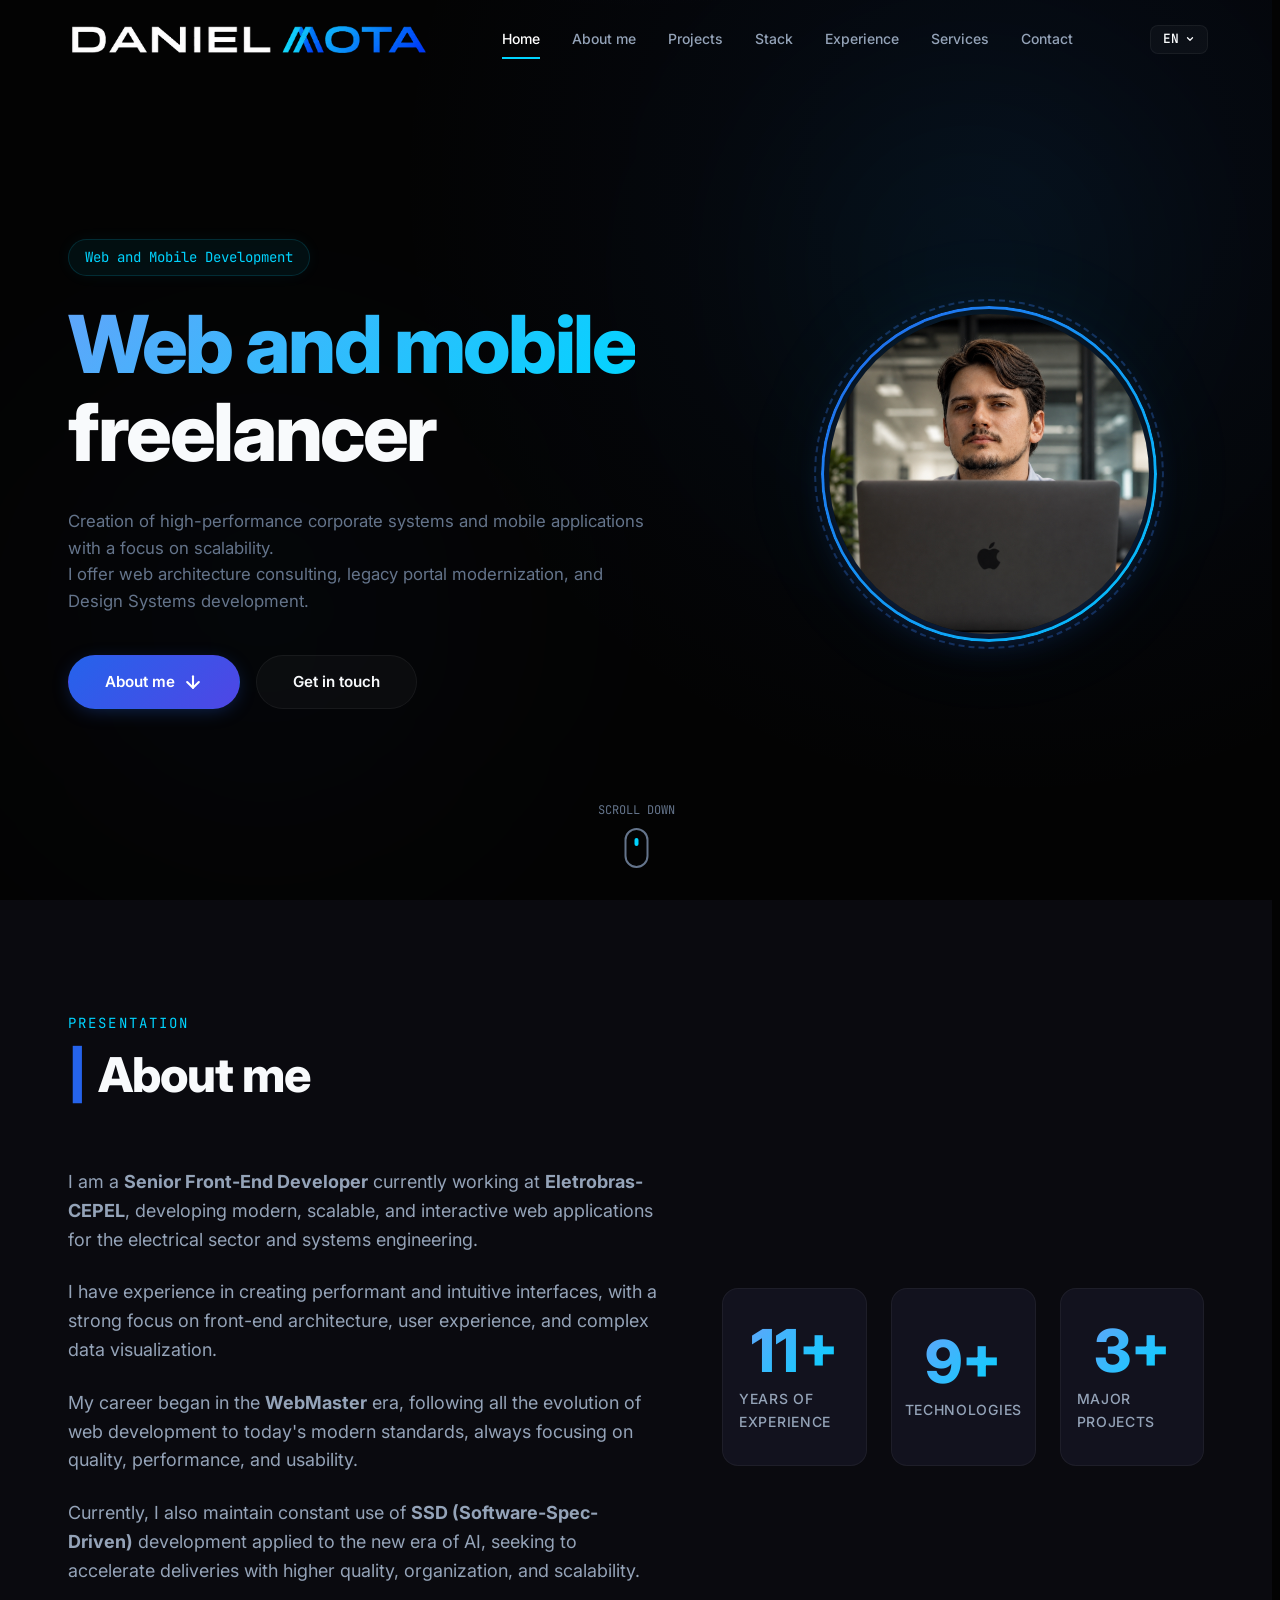
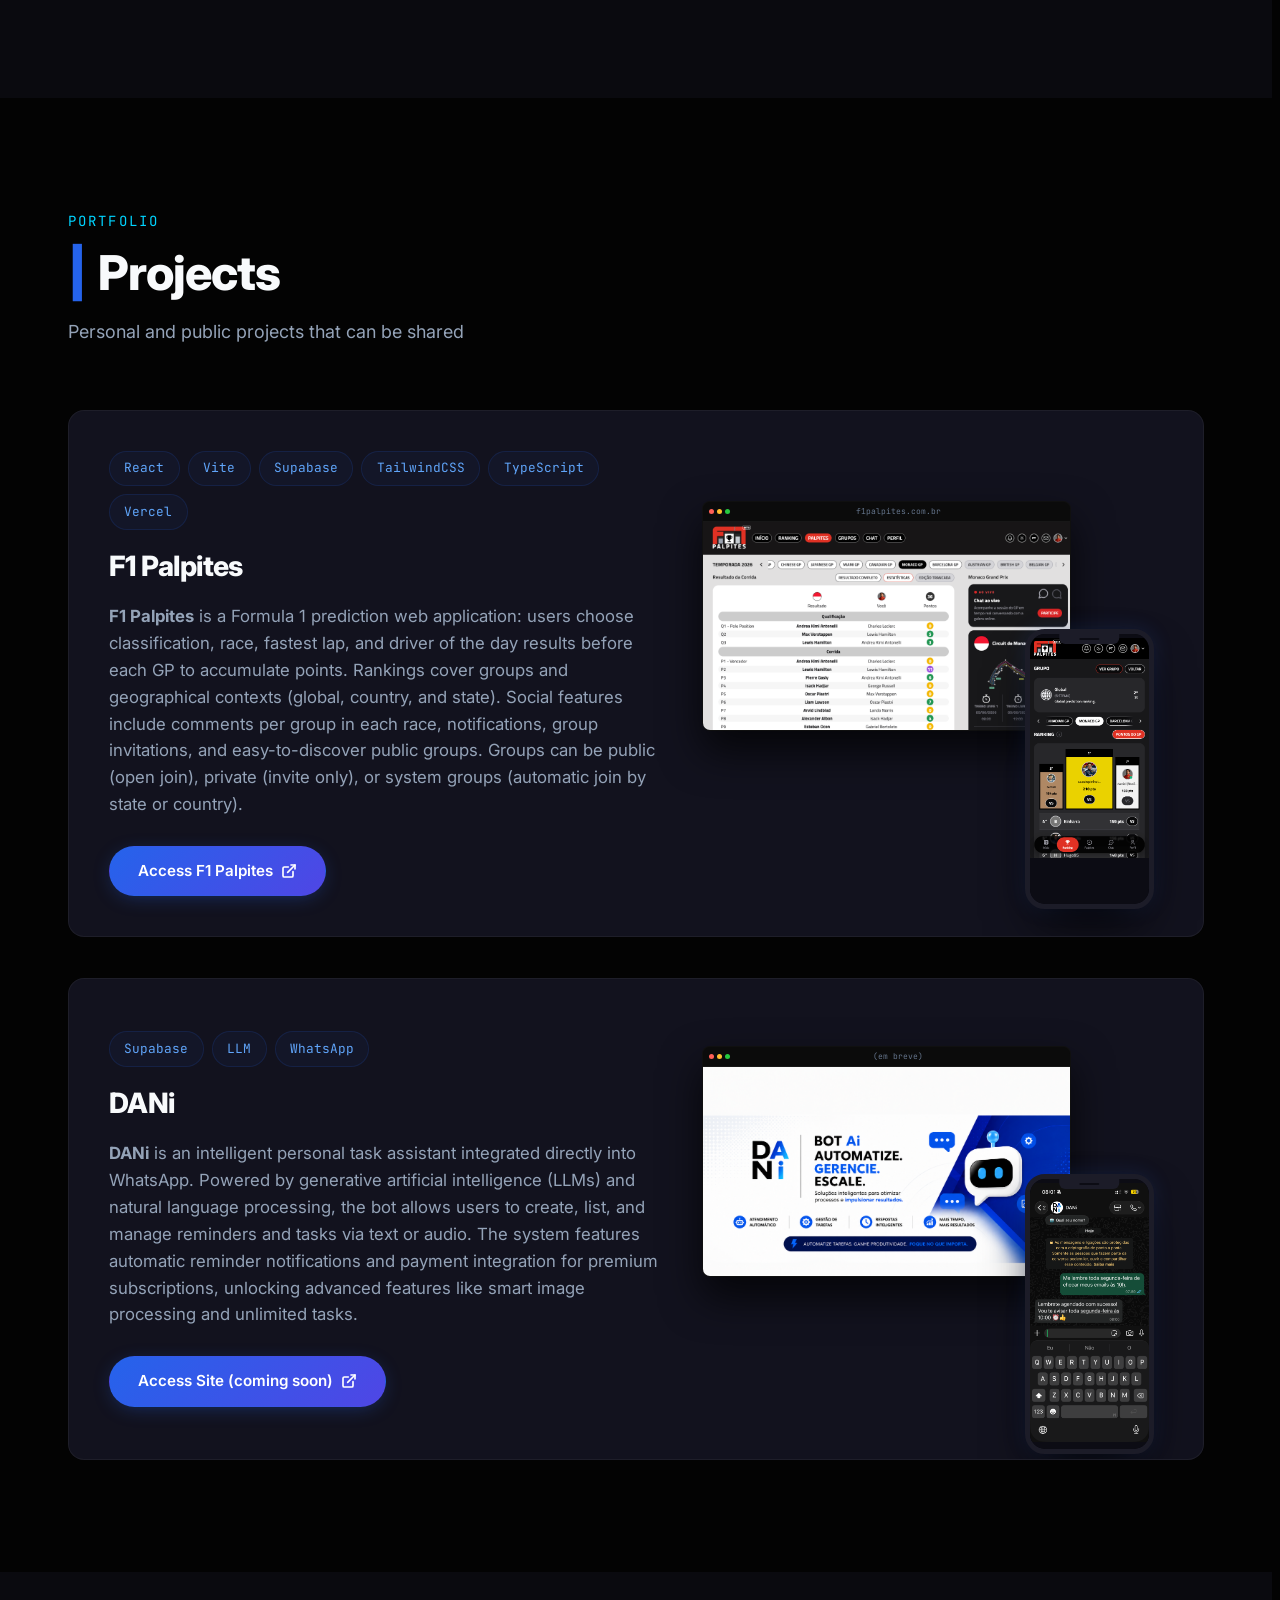
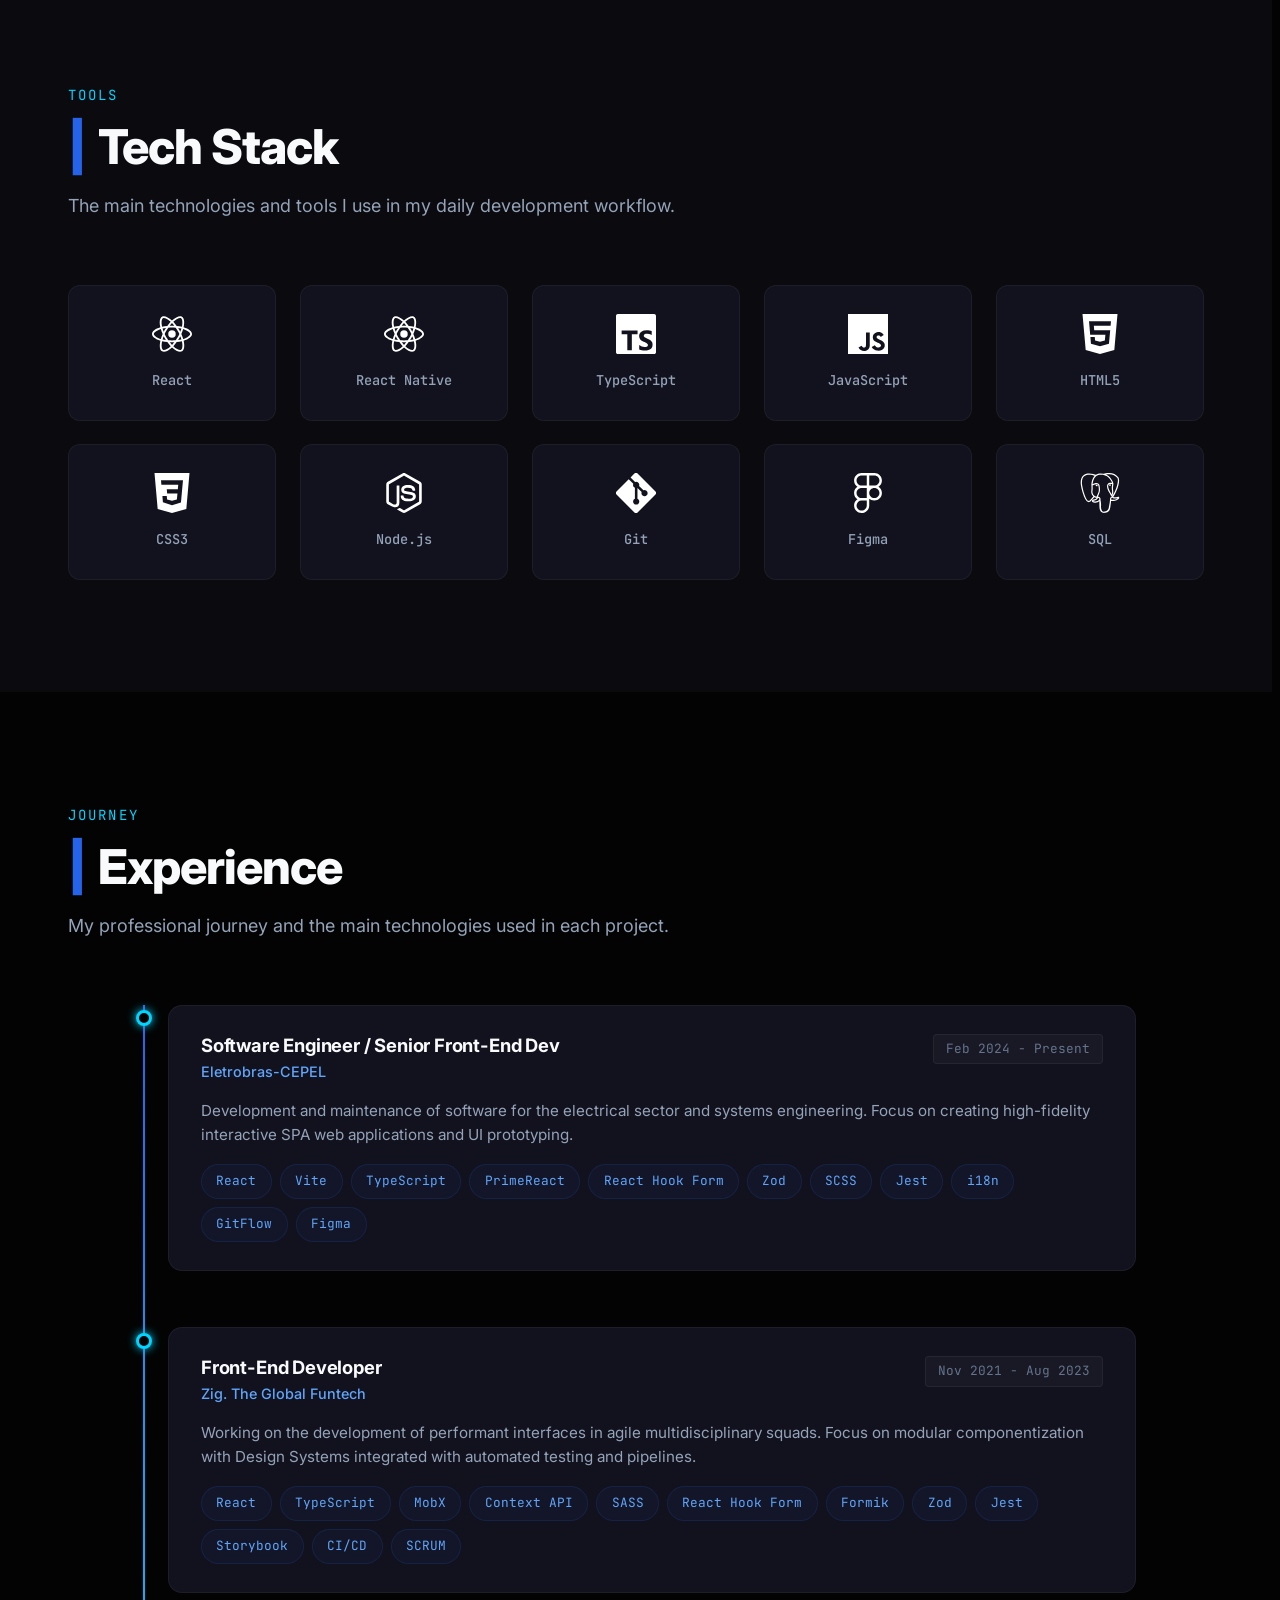
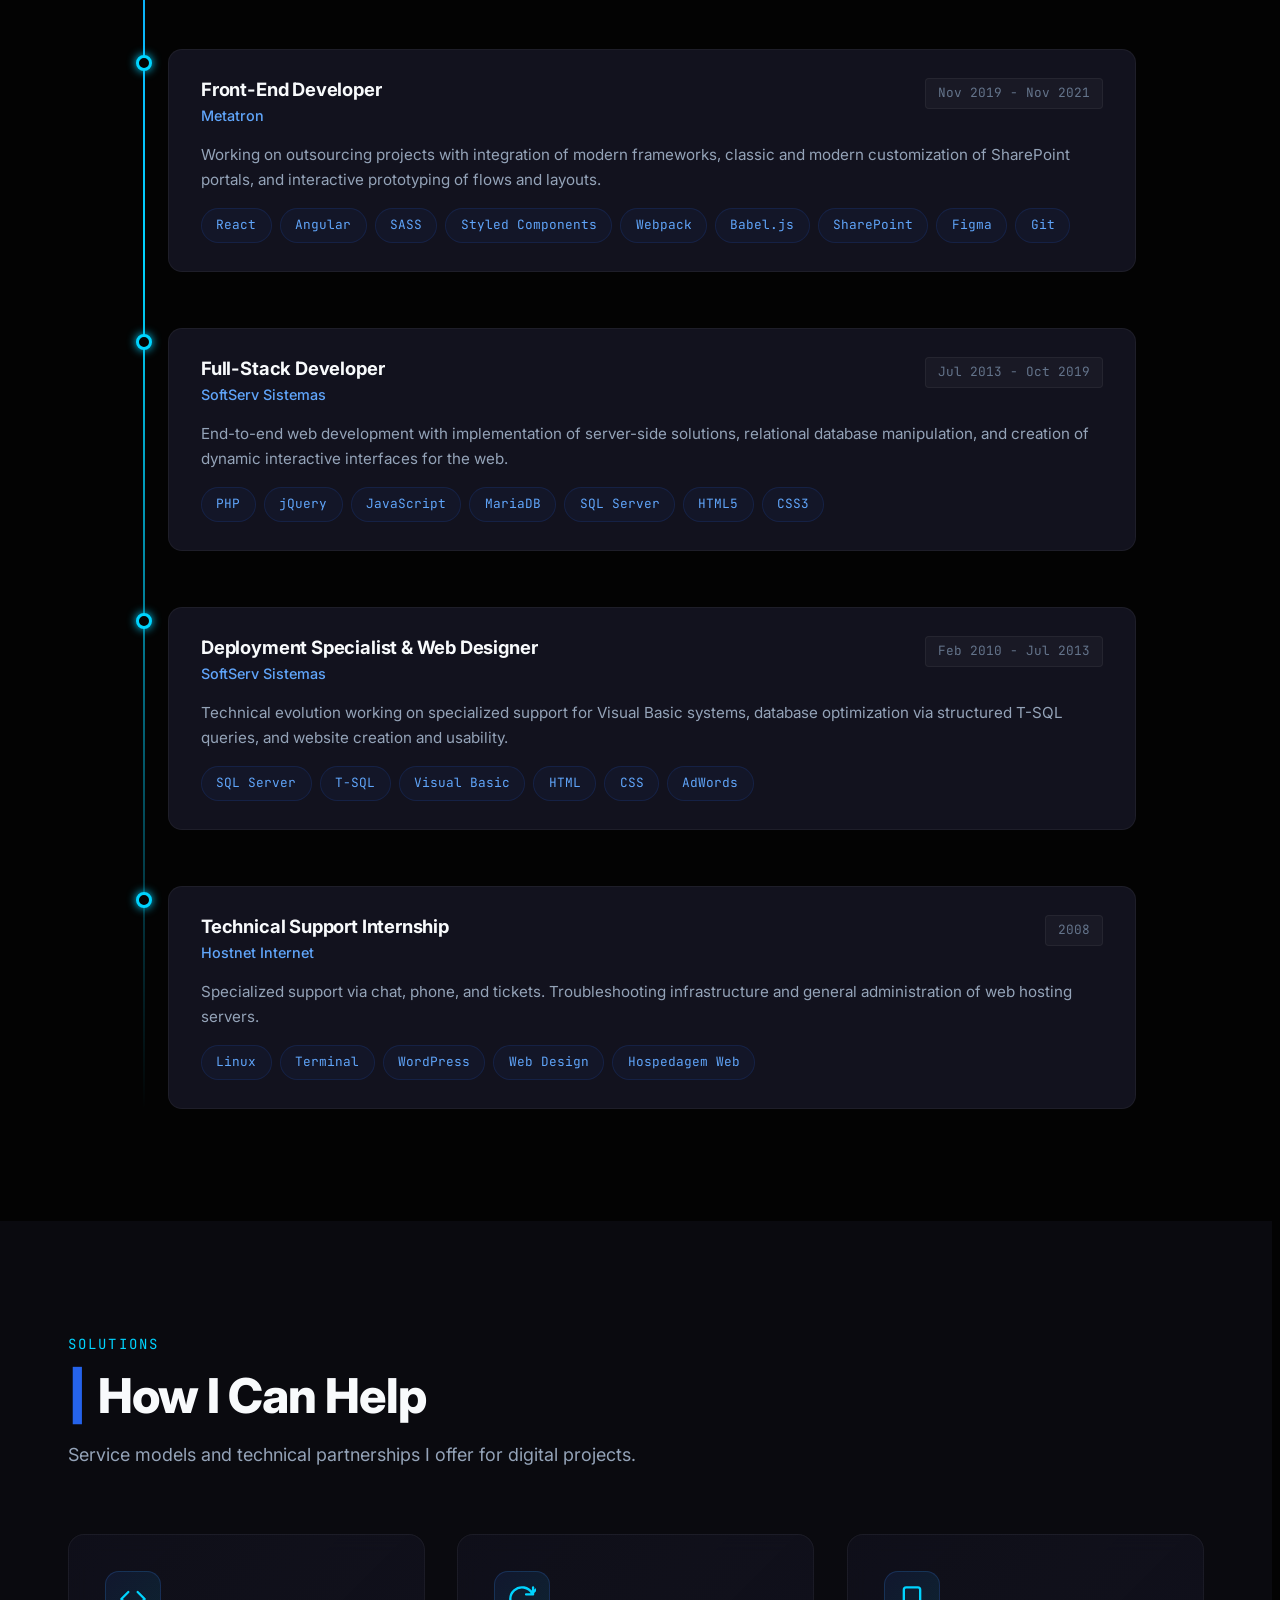
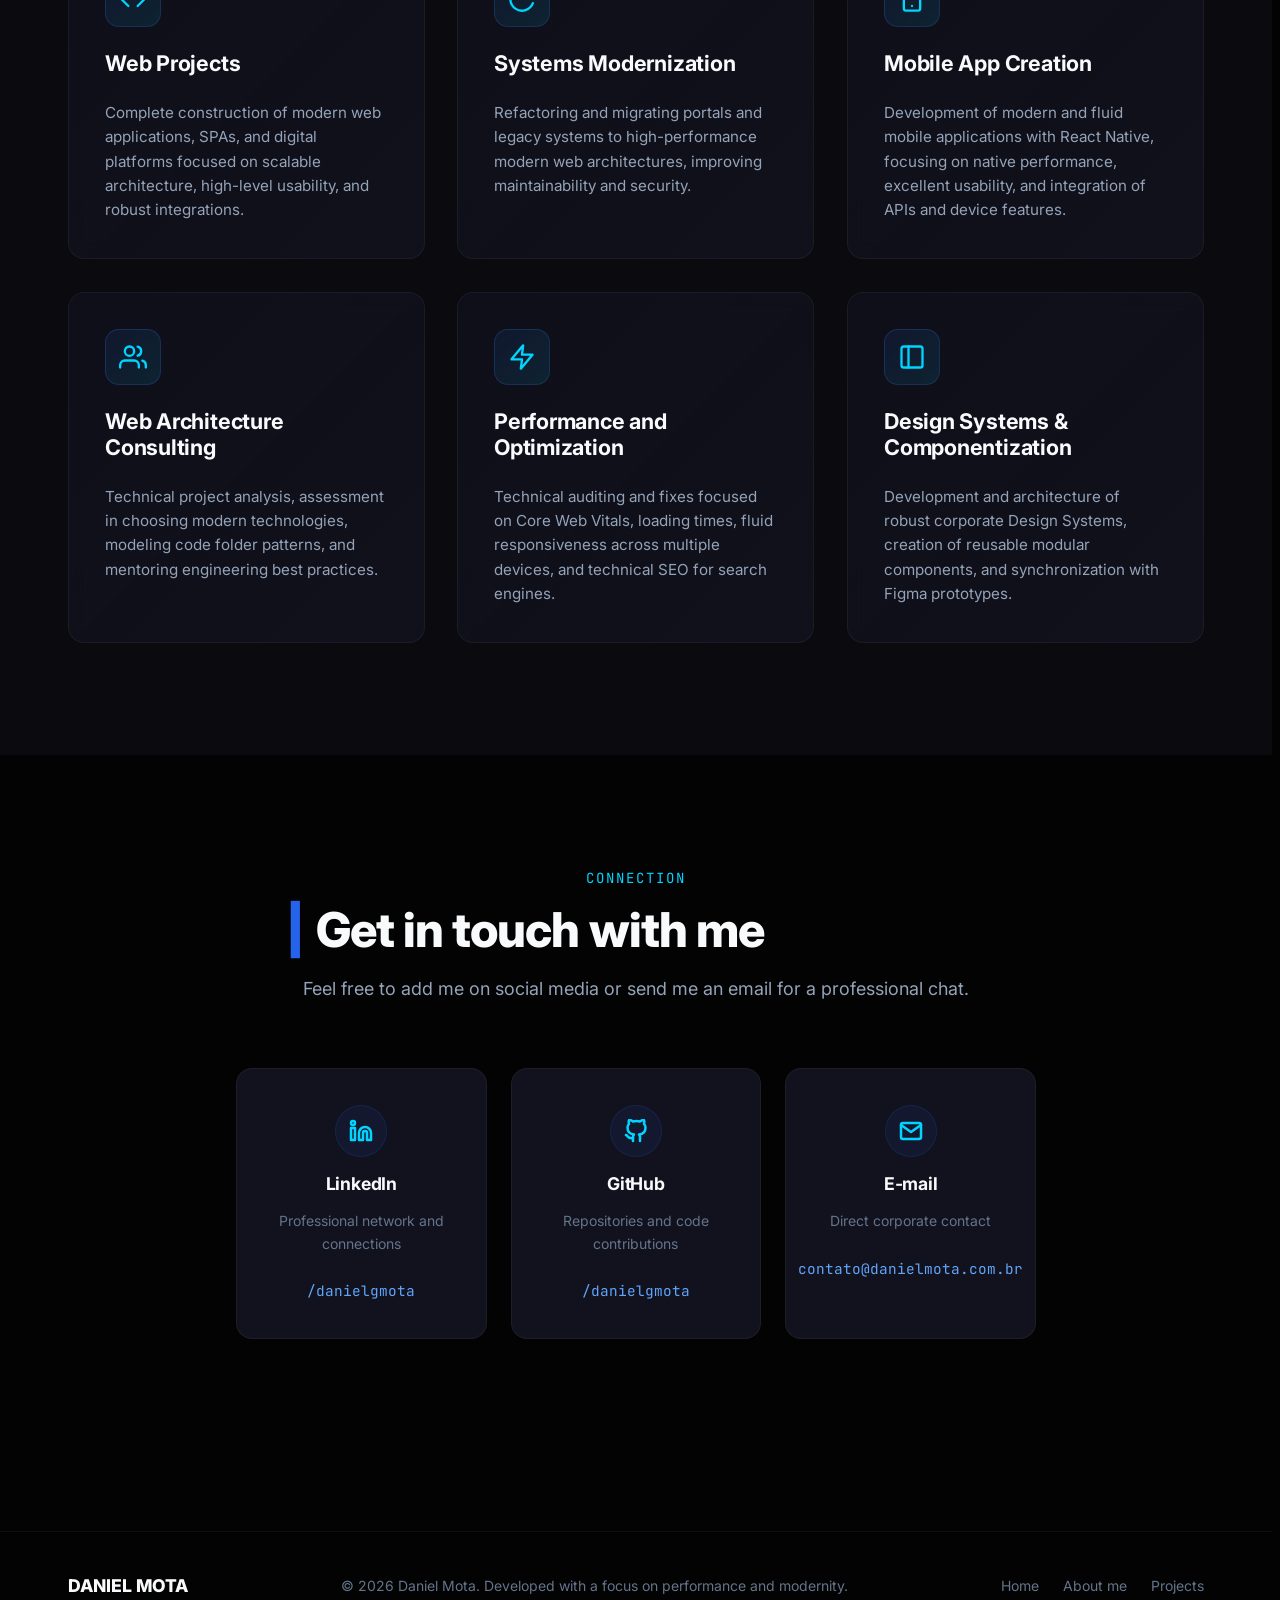
==== commit 8be874fc: "fix: link" ====
--- a/index.html
+++ b/index.html
@@ -623,7 +623,7 @@
                     style="padding: 0.75rem 1.75rem"
                   >
                     <span data-i18n="project-dani-cta"
-                      >Acessar Site (breve)</span
+                      >Acessar Site (em breve)</span
                     >
                     <svg
                       width="16"
@@ -737,7 +737,7 @@
                           color: var(--text-muted);
                           font-family: var(--font-mono);
                         "
-                        >github.com/danielgmota/DANi</span
+                        >(em breve)</span
                       >
                     </div>
                     <div style="flex: 1; overflow: hidden; background: #0d0d15">
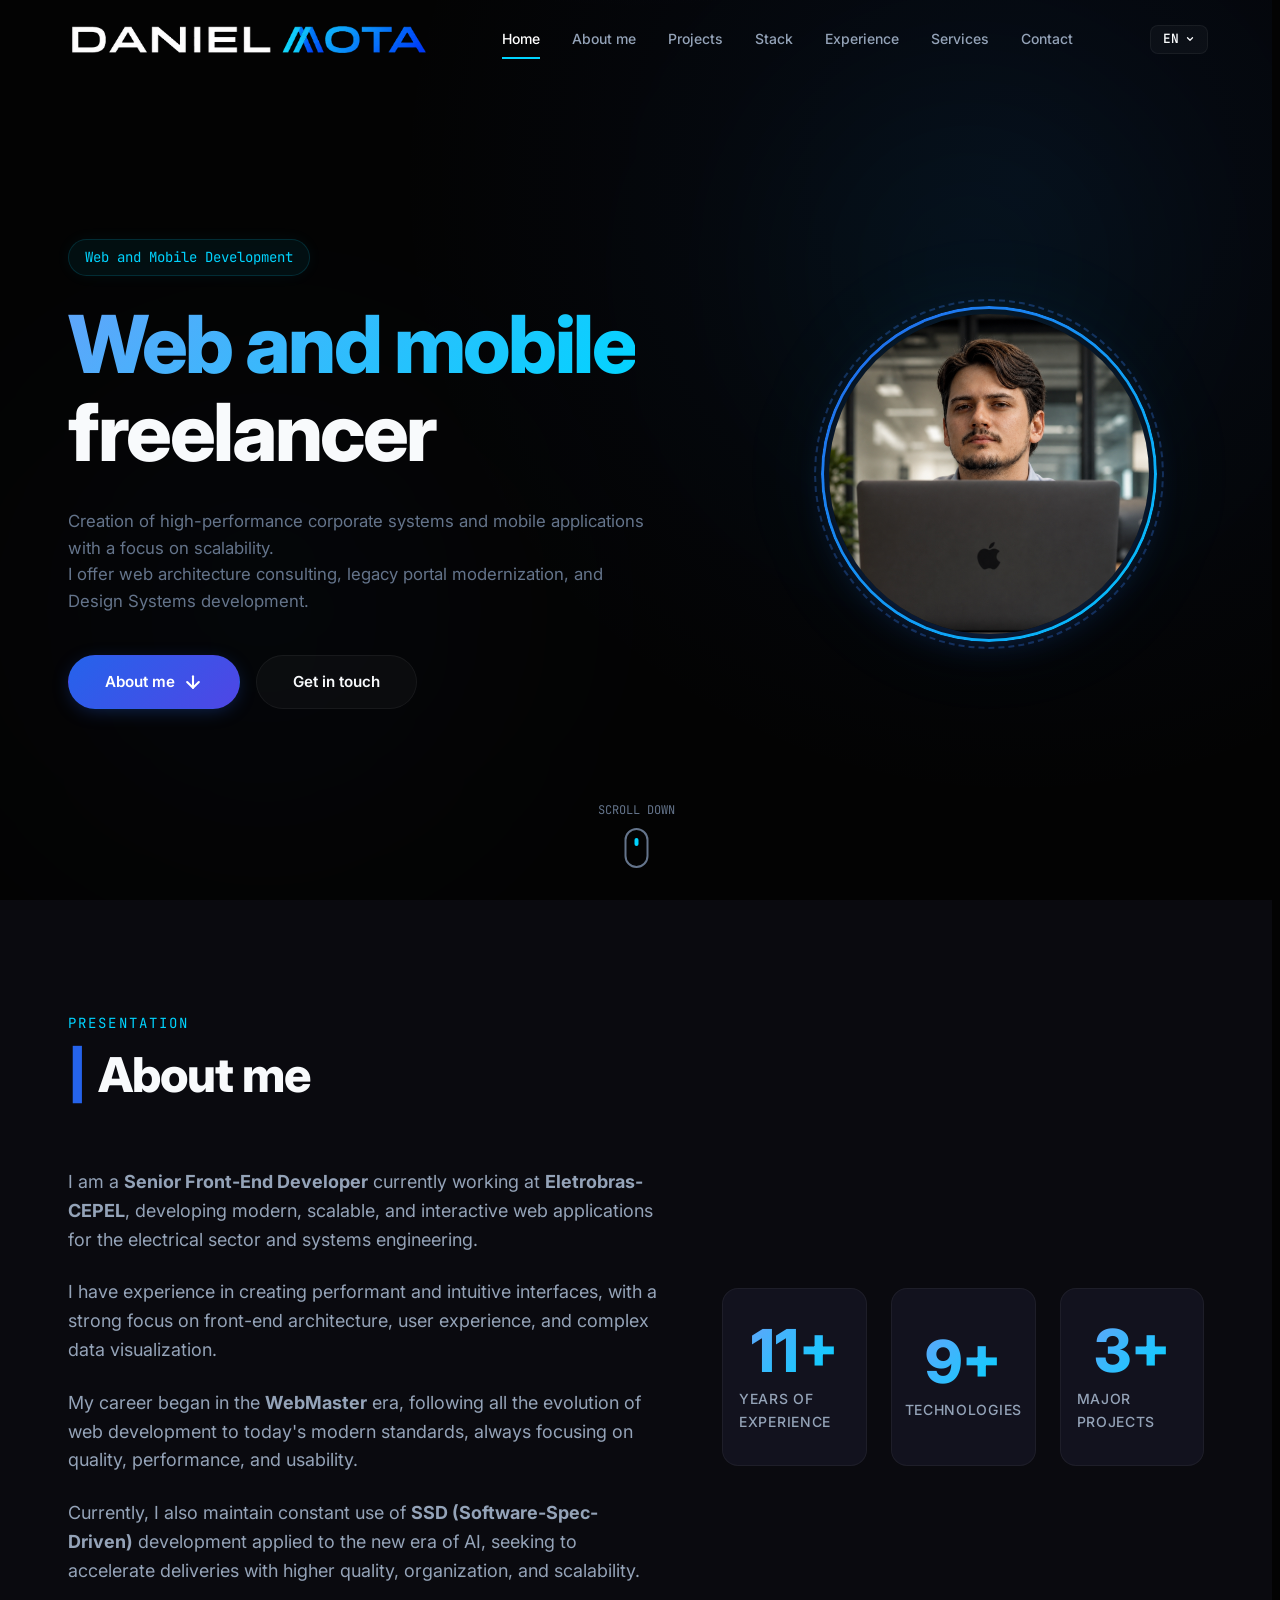
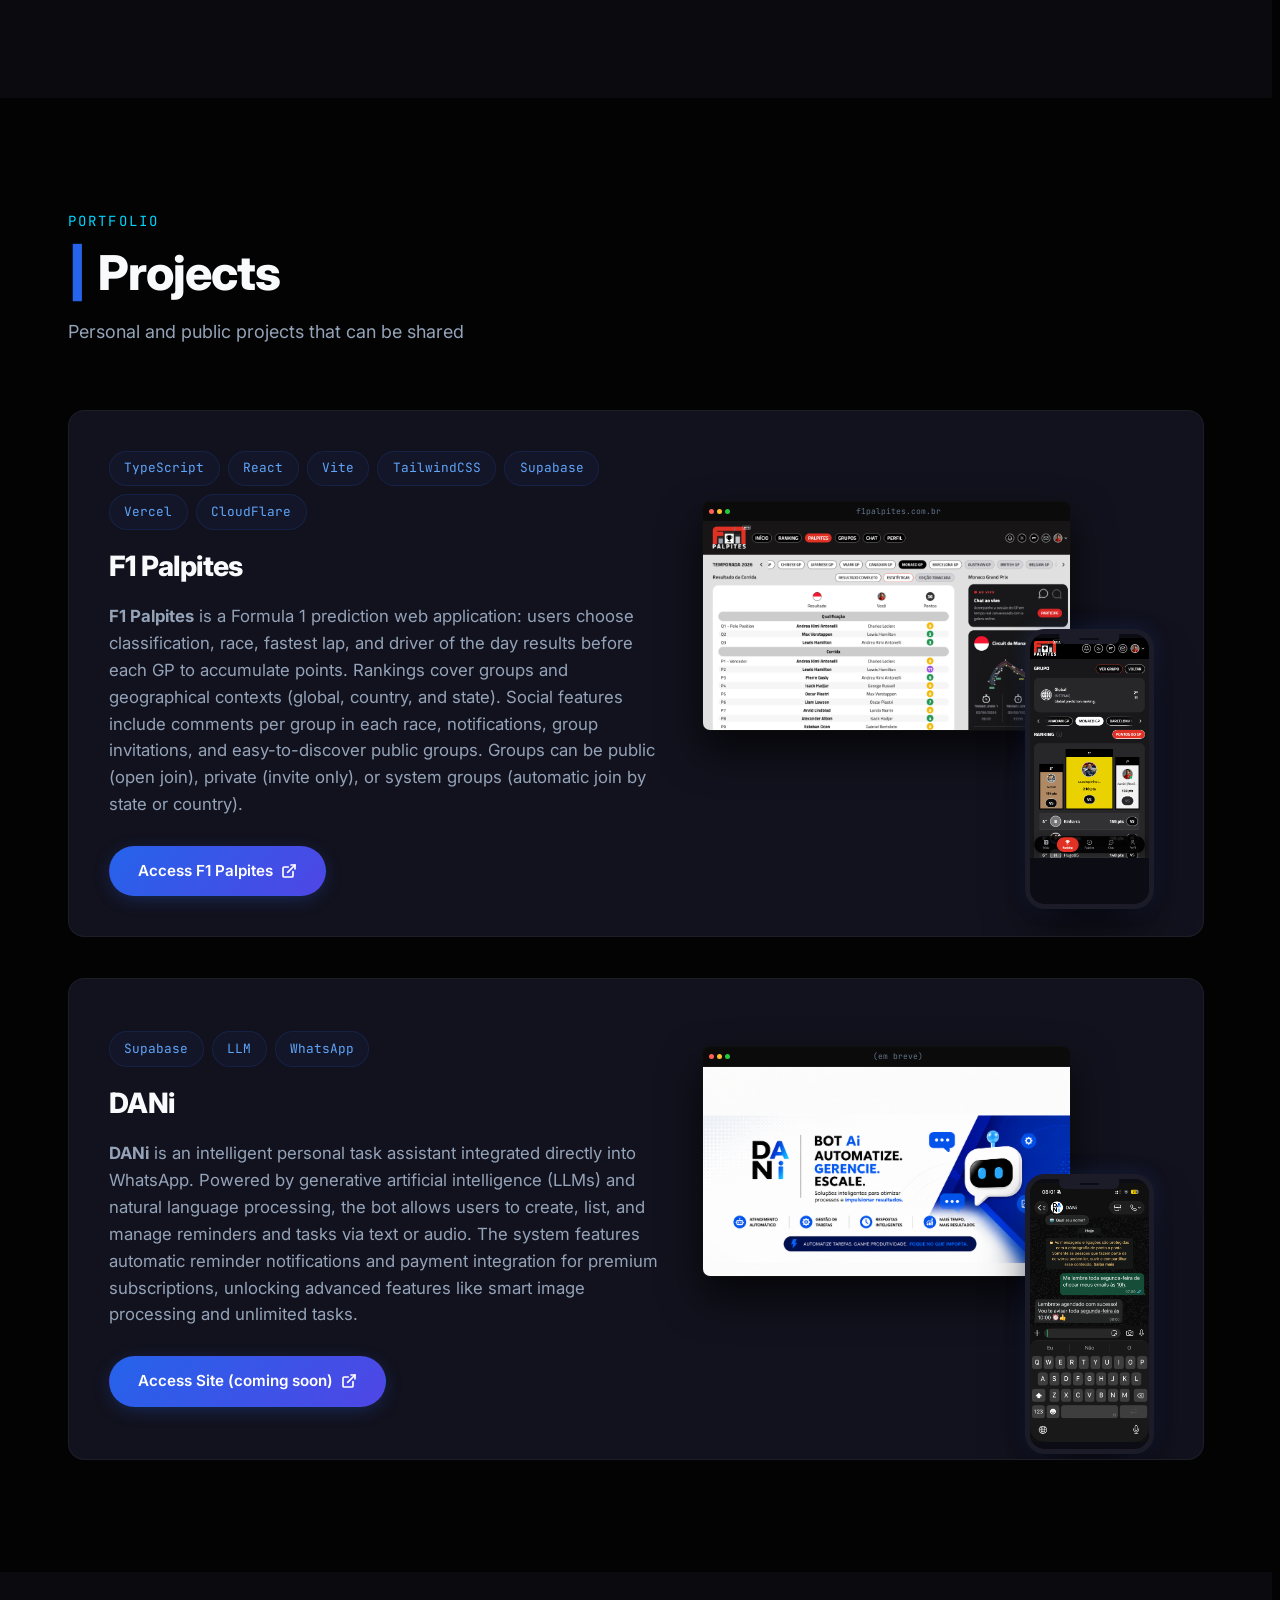
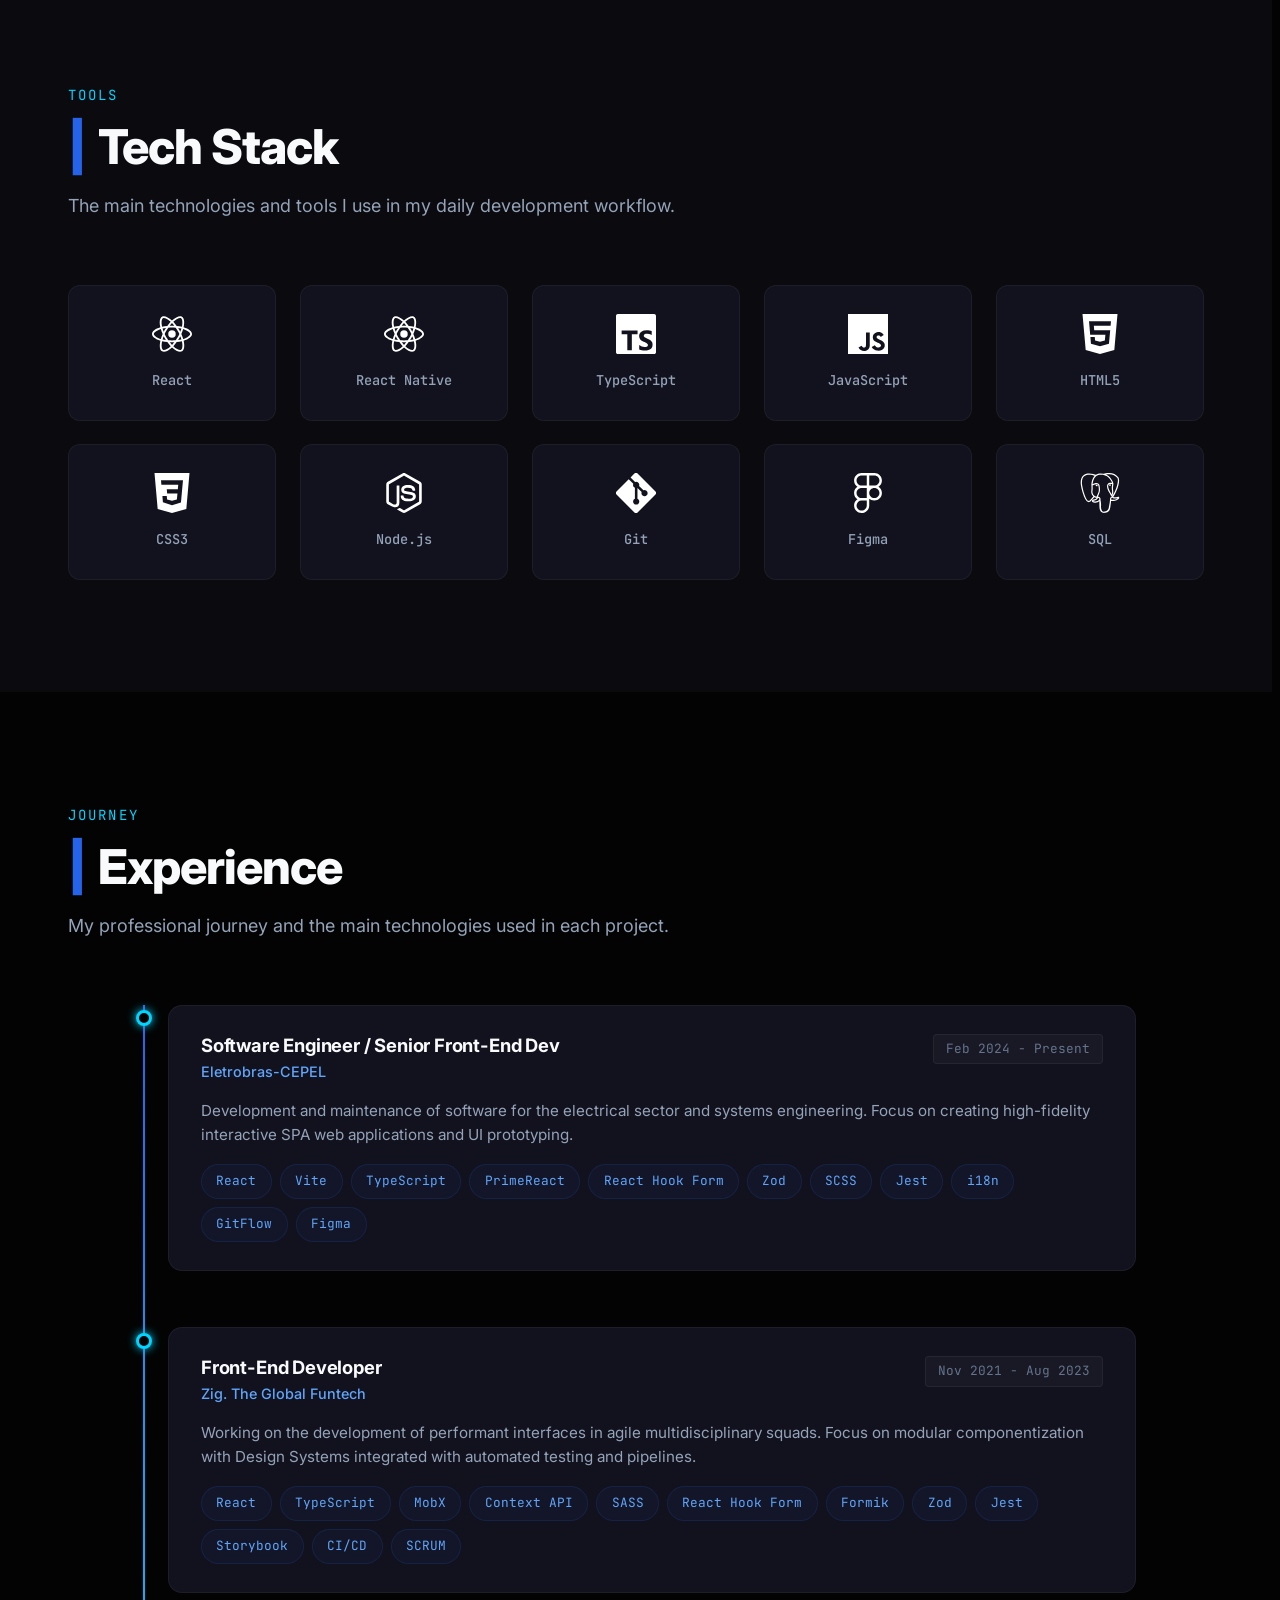
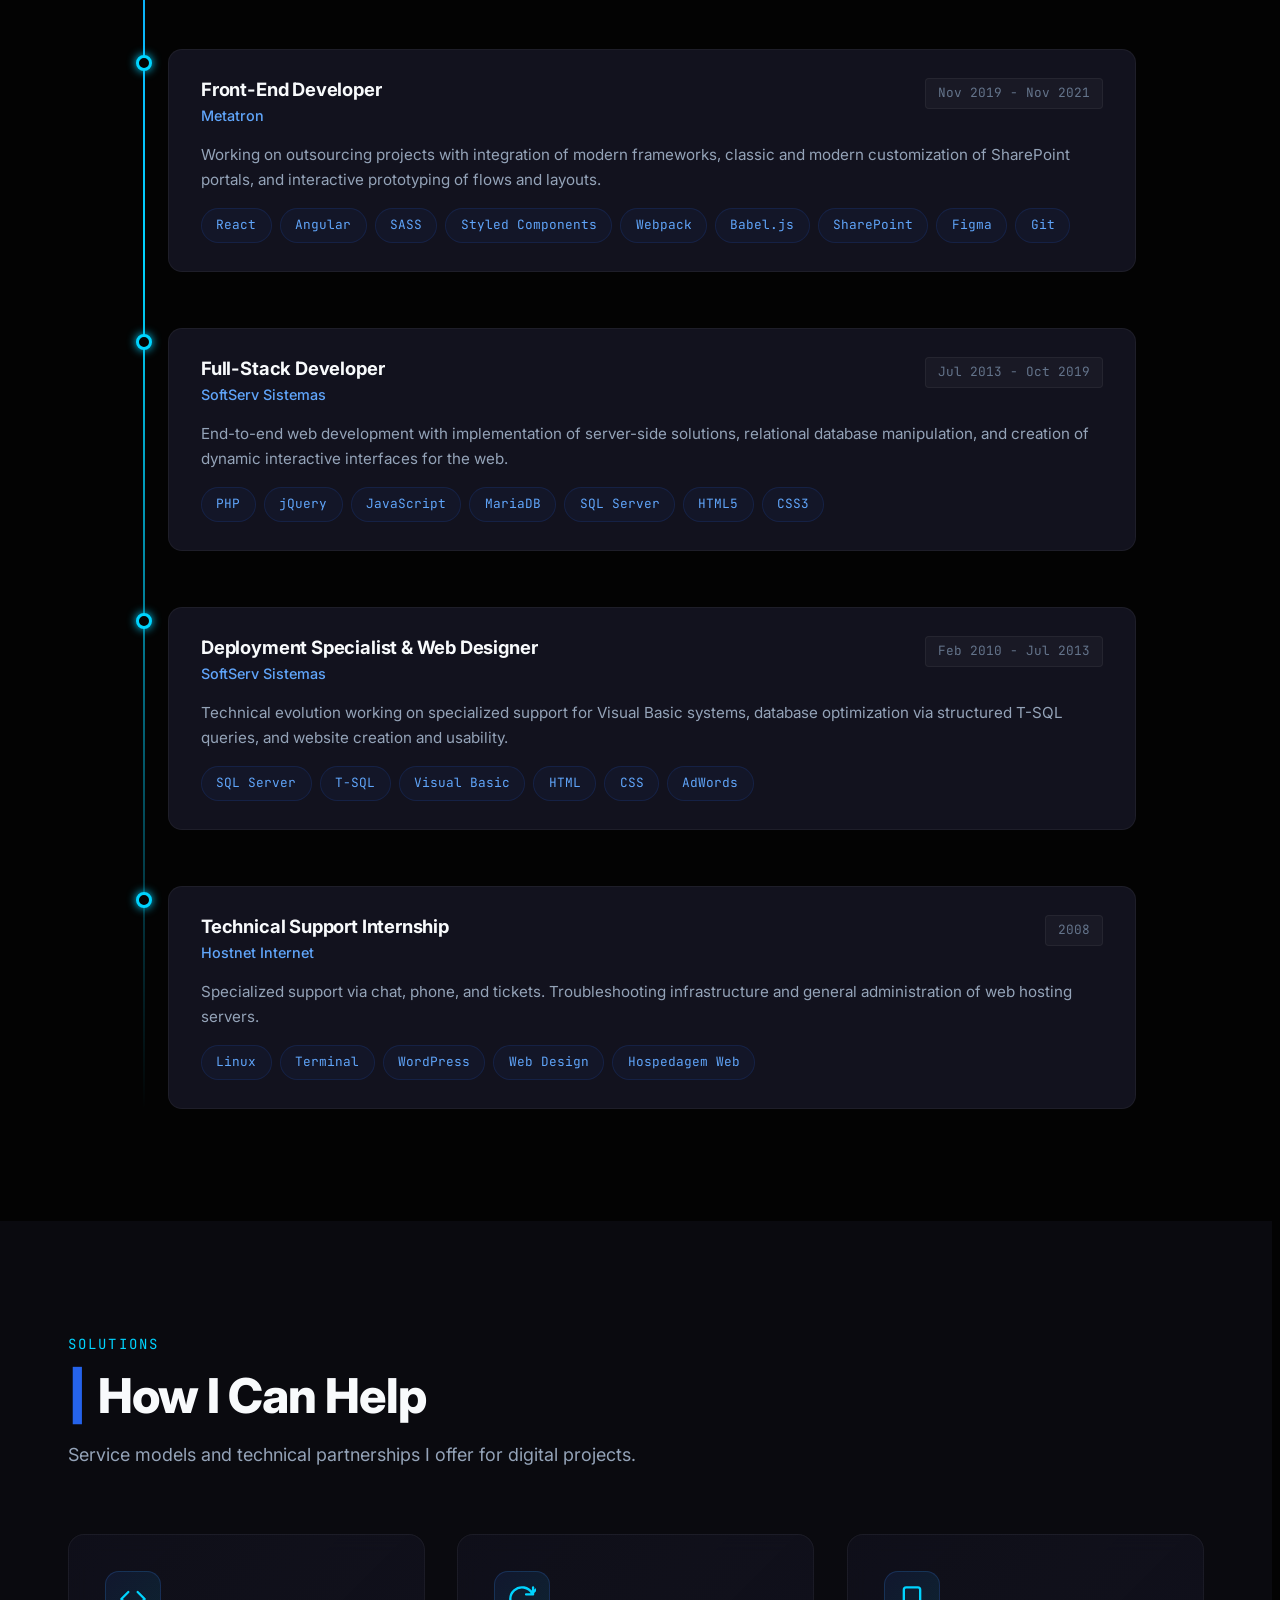
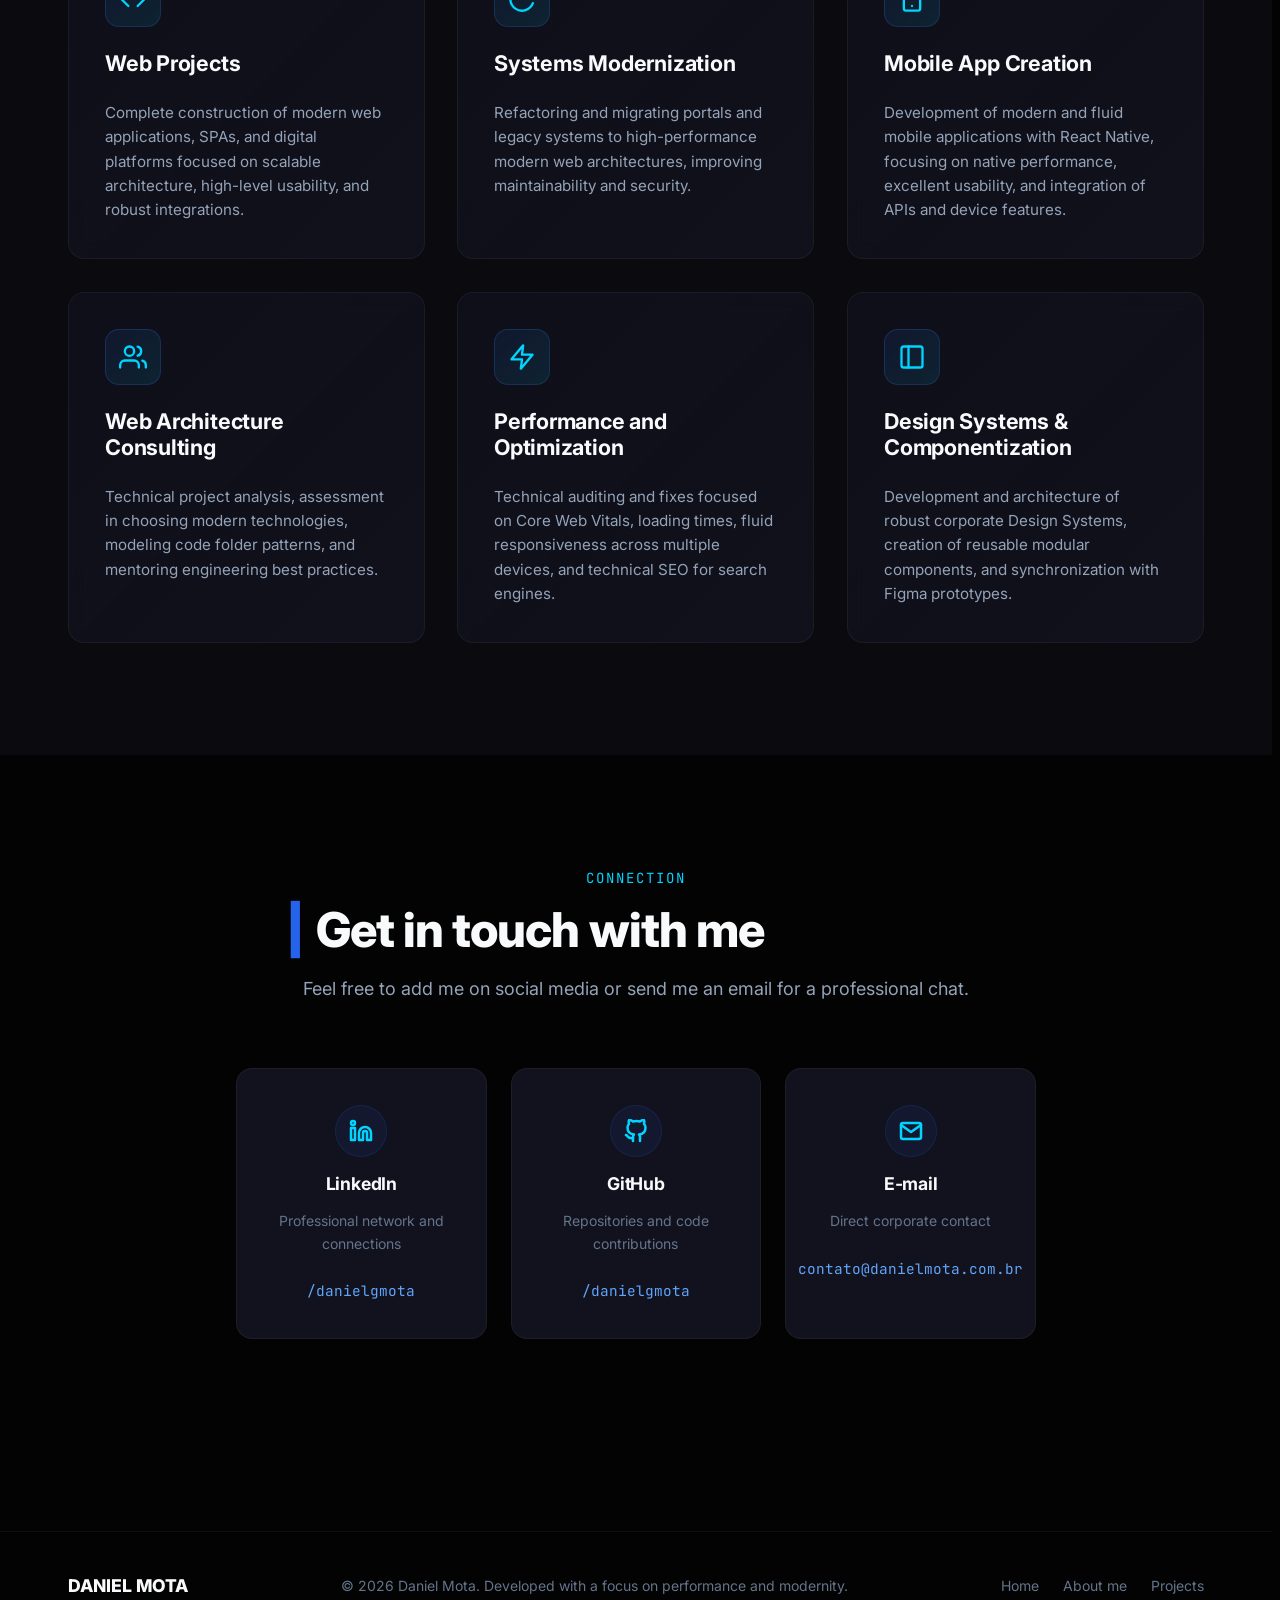
==== commit c7e40d4a: "fix: tag f1palpites" ====
--- a/index.html
+++ b/index.html
@@ -356,12 +356,13 @@
             <div class="card project-card reveal" id="project-f1palpites">
               <div class="project-content">
                 <div class="project-tags">
+                  <span class="tech-badge">TypeScript</span>
                   <span class="tech-badge">React</span>
                   <span class="tech-badge">Vite</span>
+                  <span class="tech-badge">TailwindCSS</span>
                   <span class="tech-badge">Supabase</span>
-                  <span class="tech-badge">TailwindCSS</span>
-                  <span class="tech-badge">TypeScript</span>
                   <span class="tech-badge">Vercel</span>
+                  <span class="tech-badge">CloudFlare</span>
                 </div>
                 <h3 class="project-title" data-i18n="project-f1-title">
                   F1 Palpites
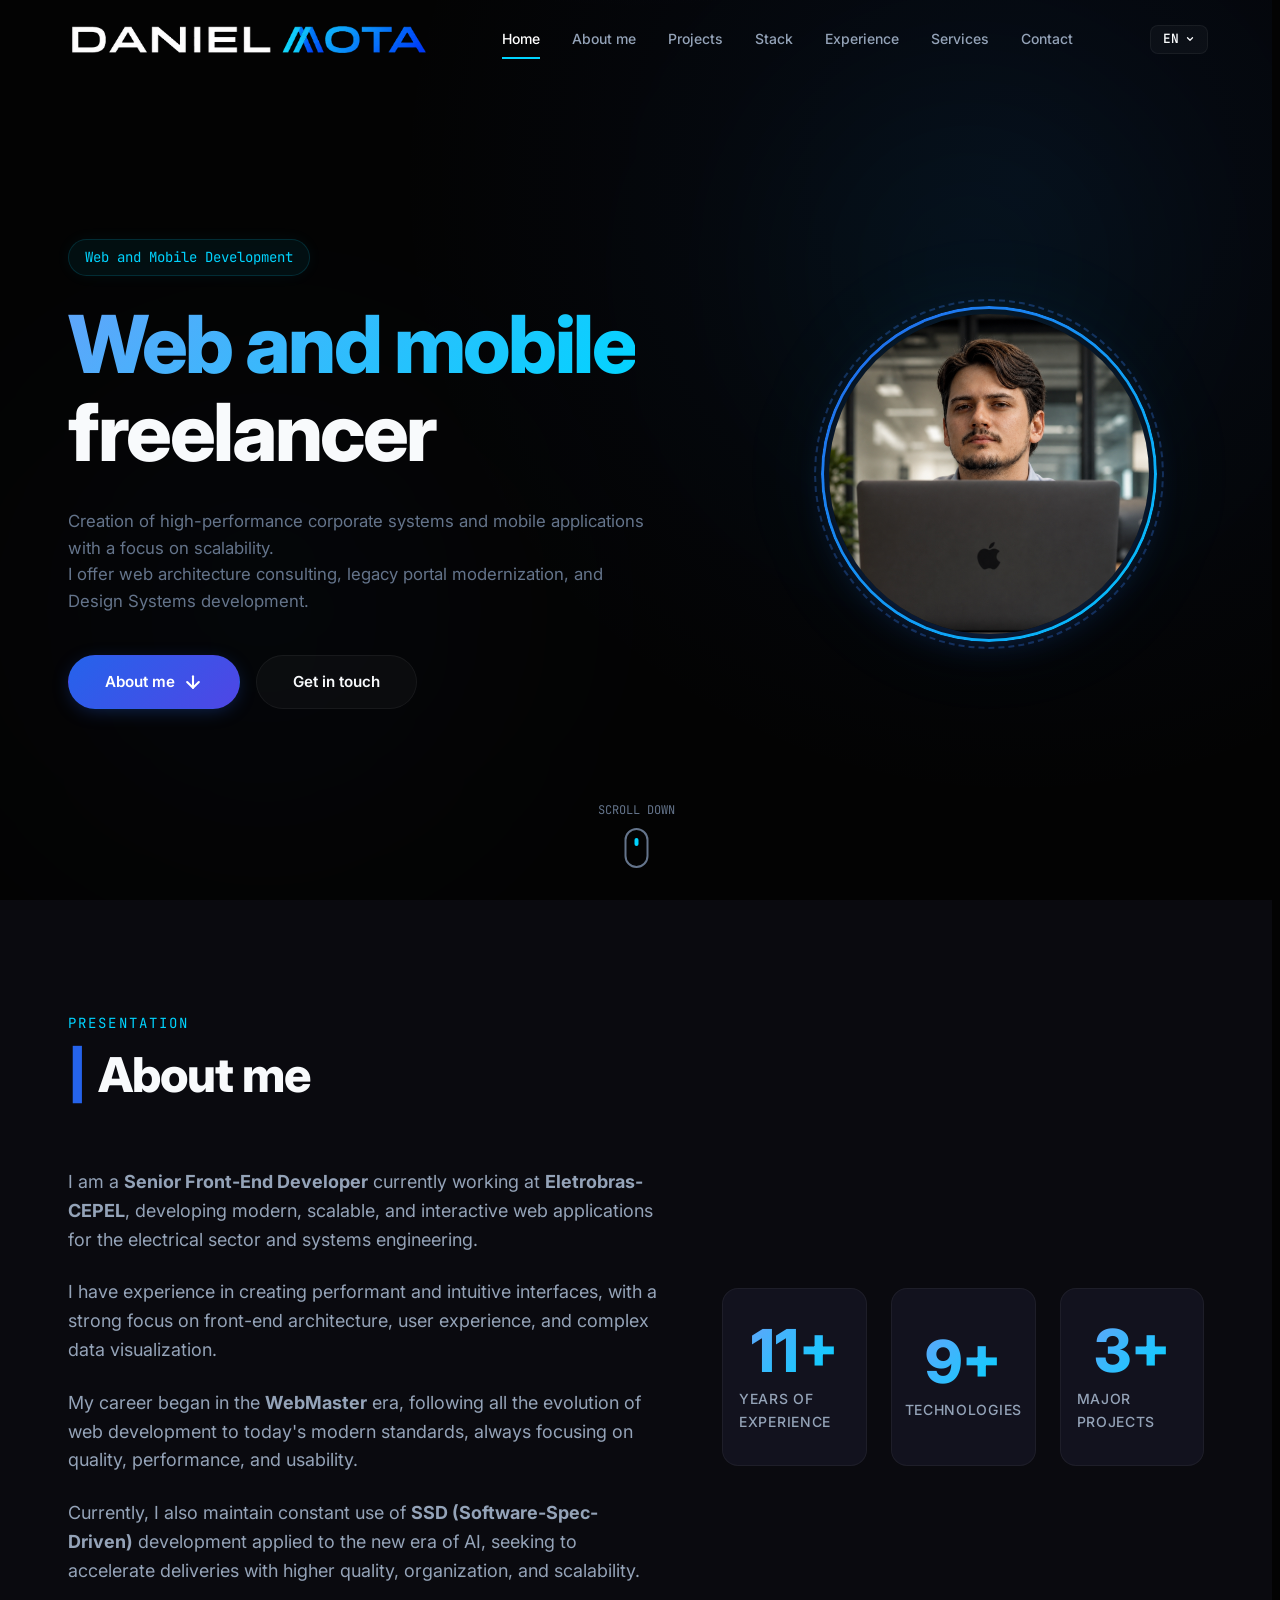
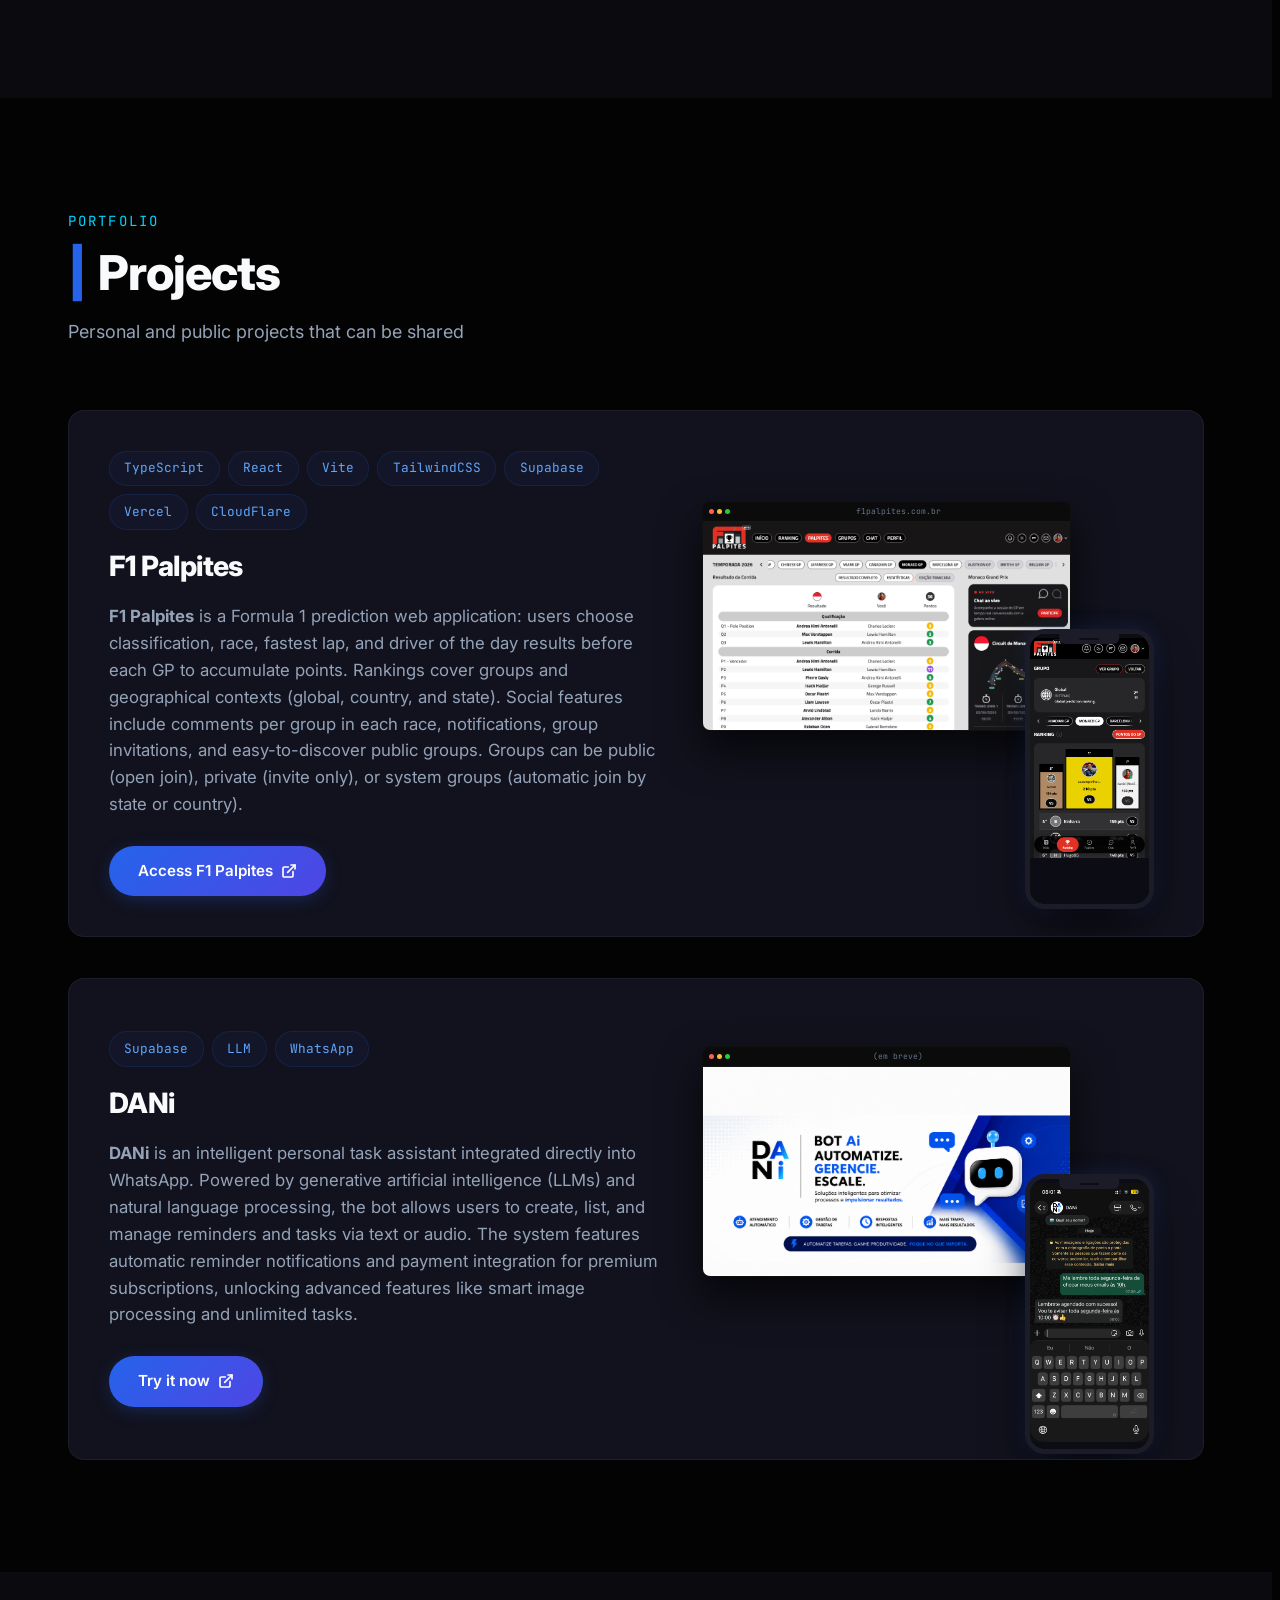
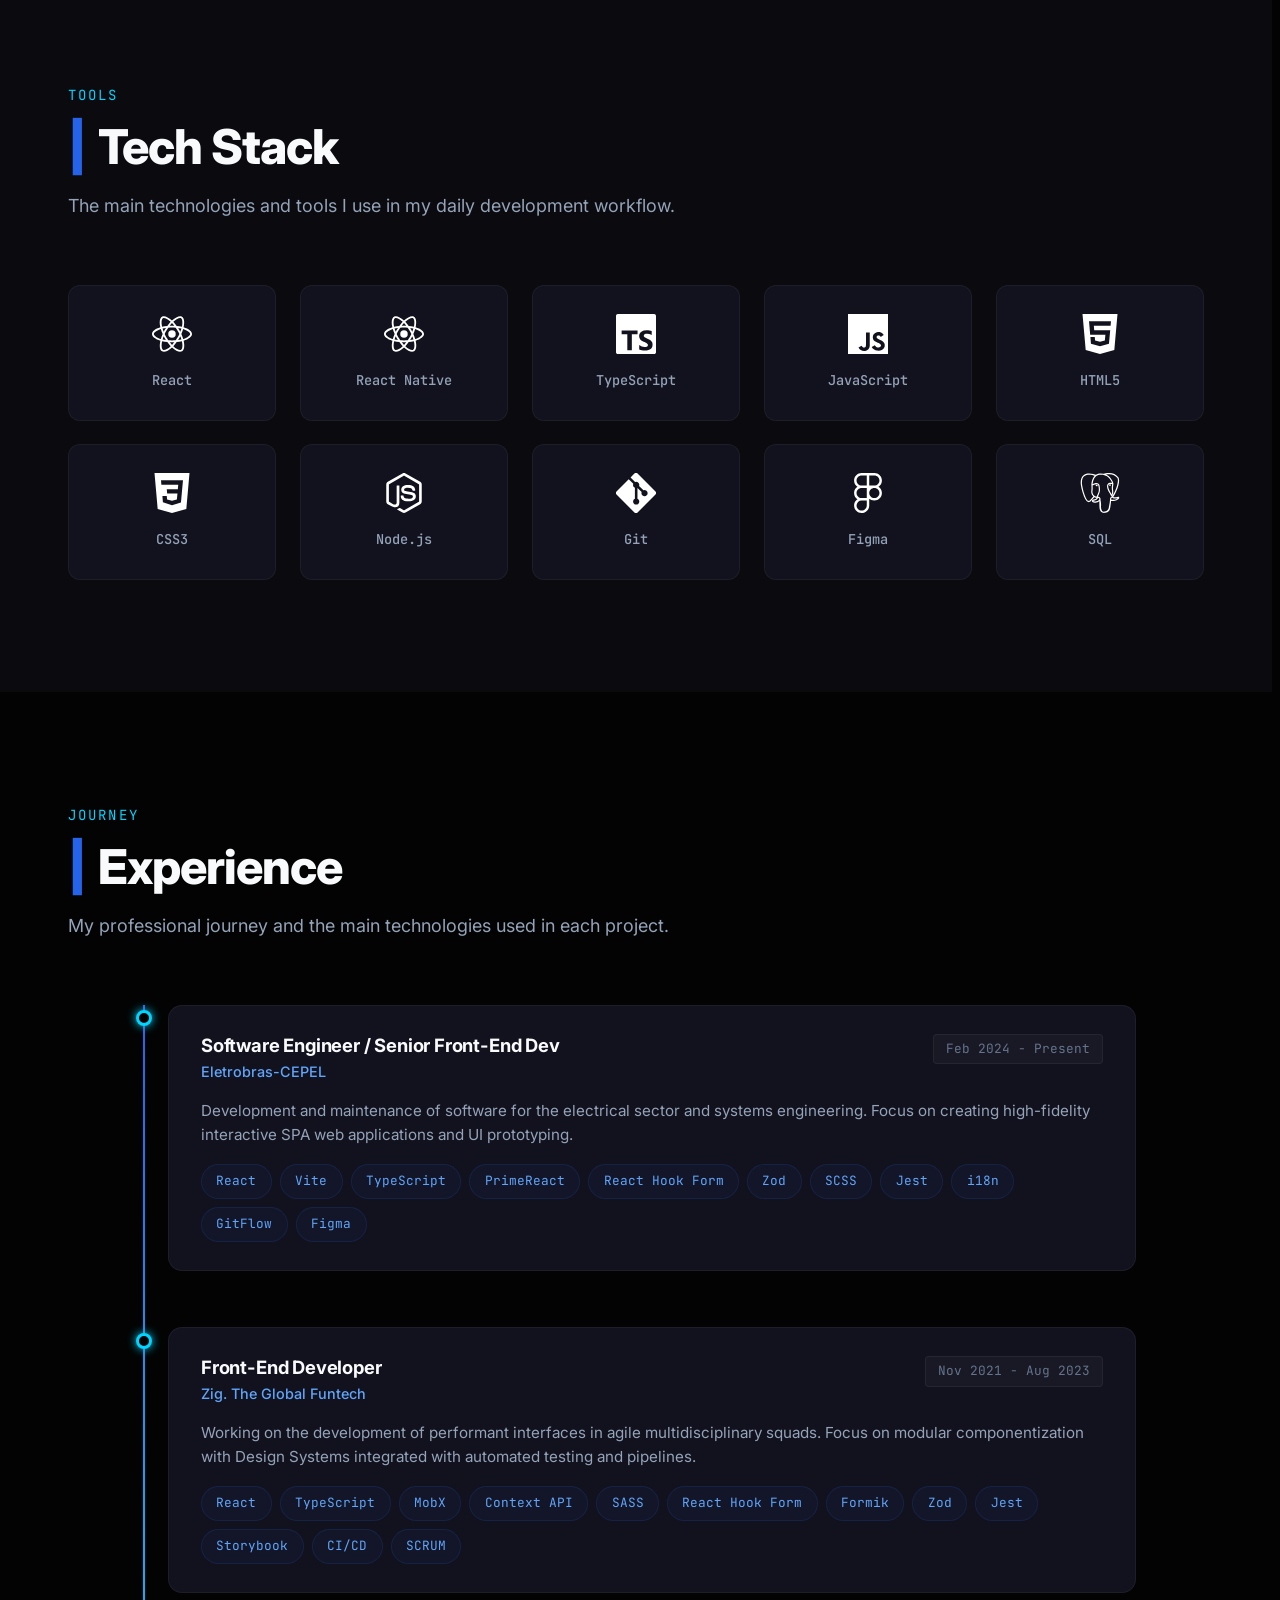
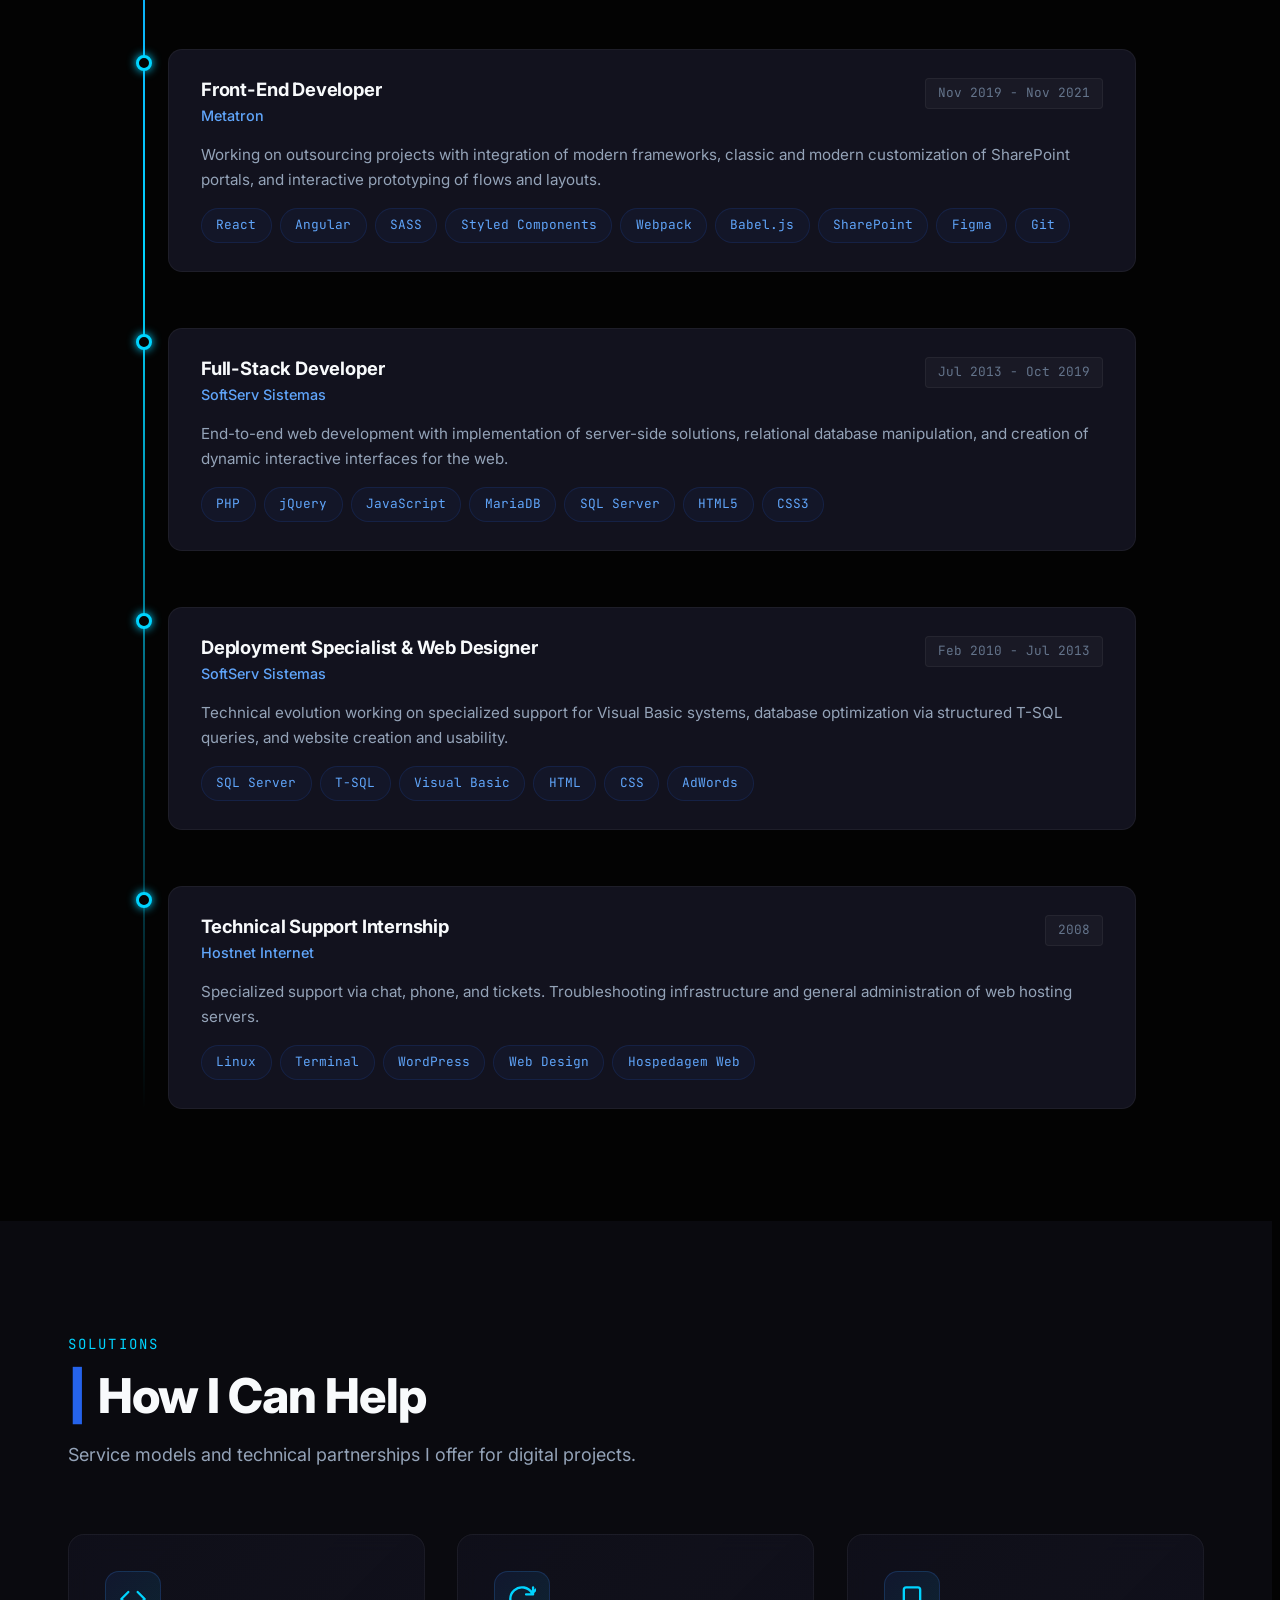
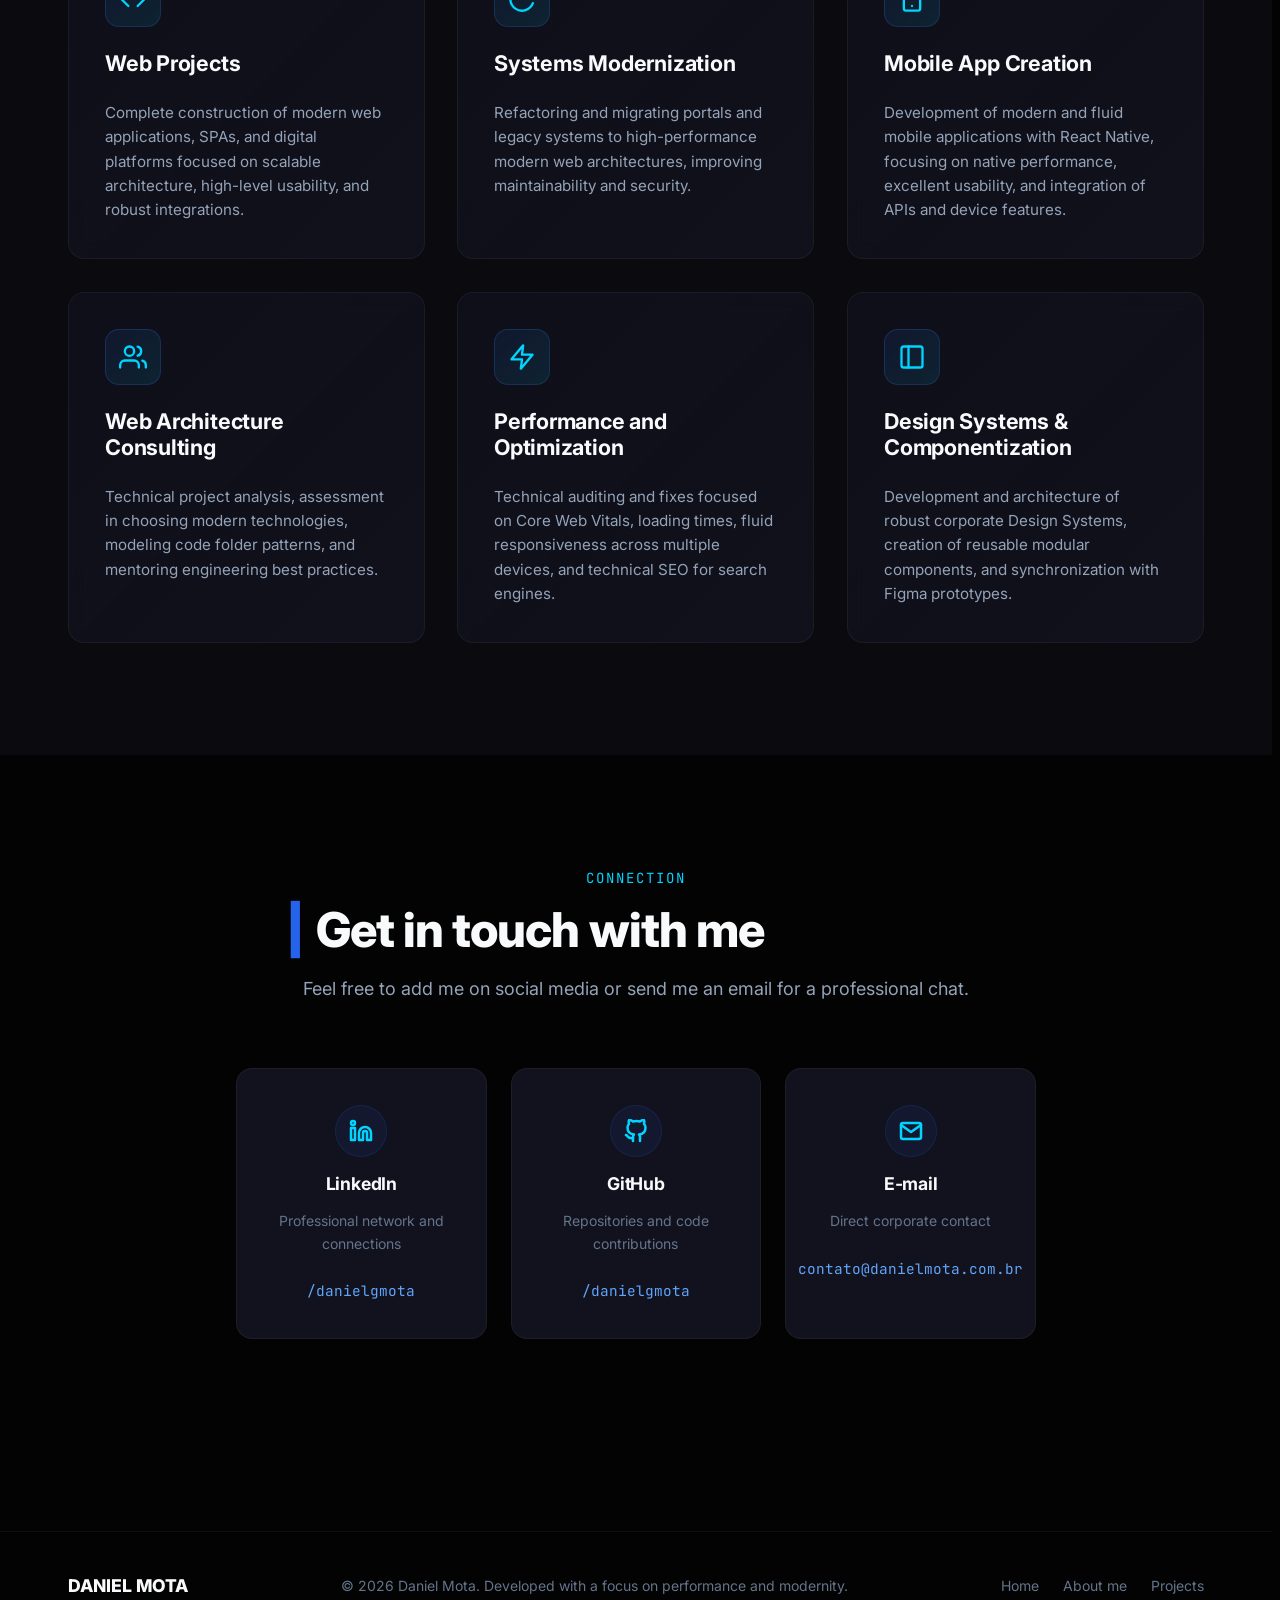
==== commit 35eb4ce7: "Update DANi project CTA link and text" ====
--- a/index.html
+++ b/index.html
@@ -617,14 +617,14 @@
                 </p>
                 <div class="project-links">
                   <a
-                    href="#"
+                    href="https://wa.me/5521936186871?text=Oi"
                     target="_blank"
                     rel="noopener noreferrer"
                     class="btn btn-primary"
                     style="padding: 0.75rem 1.75rem"
                   >
                     <span data-i18n="project-dani-cta"
-                      >Acessar Site (em breve)</span
+                      >Experimente agora</span
                     >
                     <svg
                       width="16"
@@ -1554,11 +1554,26 @@
       </div>
     </footer>
 
+    <!-- Image Zoom Modal -->
+    <dialog id="image-zoom-dialog" closedby="any" aria-label="Visualização de imagem expandida" class="zoom-dialog">
+      <div class="zoom-dialog-content">
+        <button id="zoom-close-btn" class="zoom-close-btn" data-i18n-aria-label="modal-close-aria-label">
+          <svg width="20" height="20" viewBox="0 0 24 24" fill="none" stroke="currentColor" stroke-width="2.5" stroke-linecap="round" stroke-linejoin="round">
+            <line x1="18" y1="6" x2="6" y2="18"></line>
+            <line x1="6" y1="6" x2="18" y2="18"></line>
+          </svg>
+        </button>
+        <img id="zoom-img" class="zoom-image" src="" alt="" />
+        <div id="zoom-caption" class="zoom-caption"></div>
+      </div>
+    </dialog>
+
     <!-- Scripts -->
     <script src="js/translations.js"></script>
     <script src="js/i18n.js"></script>
     <script src="js/main.js"></script>
     <script src="js/navigation.js"></script>
     <script src="js/animations.js"></script>
+    <script src="js/zoom.js"></script>
   </body>
 </html>
--- a/css/components.css
+++ b/css/components.css
@@ -210,3 +210,198 @@
     top: 18px;
   }
 }
+
+/* Zoom Modal Dialog Styles */
+.zoom-dialog {
+  background: transparent;
+  border: none;
+  padding: 0;
+  margin: 0;
+  width: 100vw;
+  height: 100vh;
+  max-width: 100%;
+  max-height: 100%;
+  outline: none;
+  overflow: hidden;
+  display: none; /* Fallback for browsers without dialog support */
+  justify-content: center;
+  align-items: center;
+  position: fixed;
+  inset: 0;
+  box-sizing: border-box;
+  
+  /* Transitions for entry/exit */
+  opacity: 0;
+  transition-property: opacity, display, overlay;
+  transition-duration: 0.4s;
+  transition-timing-function: var(--ease-out-expo);
+  transition-behavior: allow-discrete;
+}
+
+.zoom-dialog[open] {
+  opacity: 1;
+  display: flex;
+
+  @starting-style {
+    opacity: 0;
+  }
+}
+
+.zoom-dialog::backdrop {
+  background-color: rgba(3, 3, 3, 0);
+  backdrop-filter: blur(0px);
+  transition:
+    display 0.4s allow-discrete,
+    overlay 0.4s allow-discrete,
+    background-color 0.4s var(--ease-out-expo),
+    backdrop-filter 0.4s var(--ease-out-expo);
+}
+
+.zoom-dialog[open]::backdrop {
+  background-color: rgba(3, 3, 3, 0.85);
+  backdrop-filter: blur(12px);
+
+  @starting-style {
+    background-color: rgba(3, 3, 3, 0);
+    backdrop-filter: blur(0px);
+  }
+}
+
+/* Respect user preference for reduced motion */
+@media (prefers-reduced-motion: reduce) {
+  .zoom-dialog {
+    transition-duration: 0.15s;
+  }
+  .zoom-dialog-content {
+    transform: none !important;
+    transition: none !important;
+  }
+}
+
+.zoom-dialog-content {
+  position: relative;
+  display: flex;
+  flex-direction: column;
+  align-items: center;
+  max-width: 90vw;
+  max-height: 90vh;
+  
+  /* Scale transition on the content container */
+  transform: scale(0.95);
+  transition: transform 0.4s var(--ease-out-expo);
+}
+
+.zoom-dialog[open] .zoom-dialog-content {
+  transform: scale(1);
+
+  @starting-style {
+    transform: scale(0.95);
+  }
+}
+
+.zoom-image {
+  max-width: 100%;
+  max-height: 80vh;
+  object-fit: contain;
+  border-radius: 12px;
+  box-shadow: 
+    0 25px 50px -12px rgba(0, 0, 0, 0.8),
+    0 0 40px rgba(0, 212, 255, 0.15);
+  border: 1px solid var(--border-subtle);
+  background: var(--bg-secondary);
+}
+
+.zoom-close-btn {
+  position: absolute;
+  top: -24px;
+  right: -24px;
+  width: 44px;
+  height: 44px;
+  border-radius: 50%;
+  background: rgba(18, 12, 30, 0.7);
+  border: 1px solid var(--border-subtle);
+  color: var(--text-primary);
+  display: flex;
+  align-items: center;
+  justify-content: center;
+  cursor: pointer;
+  z-index: 10;
+  transition: all 0.3s var(--ease-out-expo);
+  backdrop-filter: blur(10px);
+}
+
+.zoom-close-btn:hover {
+  background: rgba(37, 99, 235, 0.8);
+  border-color: var(--accent-neon);
+  color: #fff;
+  transform: scale(1.1);
+  box-shadow: 0 0 15px rgba(0, 212, 255, 0.3);
+}
+
+@media (max-width: 576px) {
+  .zoom-close-btn {
+    top: 12px;
+    right: 12px;
+    background: rgba(18, 12, 30, 0.85);
+    box-shadow: 0 4px 12px rgba(0, 0, 0, 0.5);
+  }
+}
+
+.zoom-caption {
+  margin-top: 1rem;
+  padding: 0.75rem 1.5rem;
+  background: rgba(18, 18, 30, 0.6);
+  border: 1px solid var(--border-subtle);
+  backdrop-filter: blur(12px);
+  border-radius: 9999px;
+  color: var(--text-secondary);
+  font-family: var(--font-sans);
+  font-size: 0.9rem;
+  text-align: center;
+  max-width: 90%;
+  box-shadow: 0 10px 25px -5px rgba(0, 0, 0, 0.5);
+  animation: fadeInZoomCaption 0.4s var(--ease-out-expo) forwards;
+}
+
+@keyframes fadeInZoomCaption {
+  from {
+    opacity: 0;
+    transform: translateY(10px);
+  }
+  to {
+    opacity: 1;
+    transform: translateY(0);
+  }
+}
+
+/* Hover effects for project mockups */
+.desktop-mockup,
+.phone-mockup {
+  transition: transform 0.4s var(--ease-out-expo), box-shadow 0.4s var(--ease-out-expo) !important;
+}
+
+.desktop-mockup img,
+.phone-mockup img {
+  cursor: zoom-in;
+  transition: transform 0.4s var(--ease-out-expo), filter 0.4s var(--ease-out-expo);
+}
+
+.desktop-mockup:hover {
+  transform: translateY(-4px) scale(1.01) !important;
+  box-shadow: 0 25px 50px rgba(0, 0, 0, 0.8) !important;
+  z-index: 5 !important; /* Bring to front on hover */
+}
+
+.phone-mockup:hover {
+  transform: translateY(-8px) scale(1.03) !important;
+  box-shadow: 
+    0 30px 60px -10px rgba(0, 0, 0, 0.9),
+    0 0 25px rgba(37, 99, 235, 0.25) !important;
+  z-index: 6 !important; /* Bring to front on hover */
+}
+
+.desktop-mockup:hover img,
+.phone-mockup:hover img {
+  filter: brightness(1.08);
+}
+
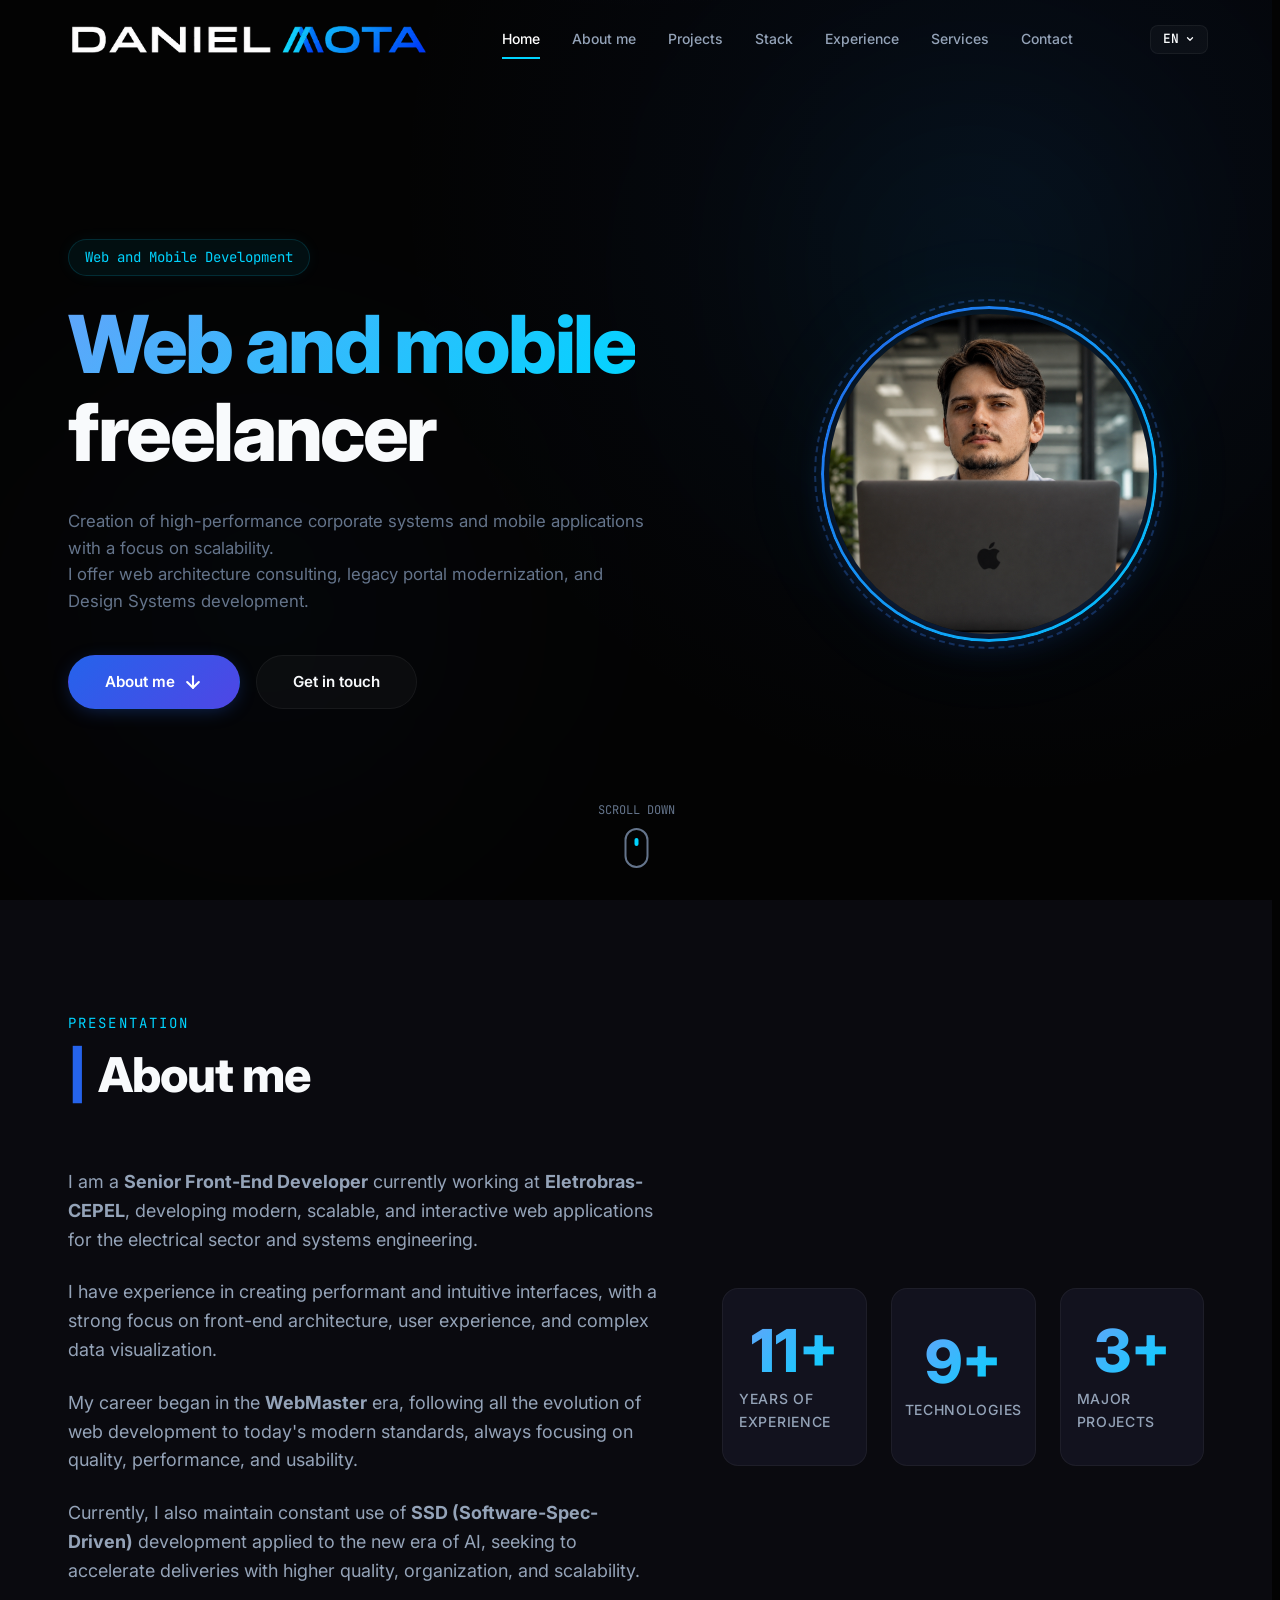
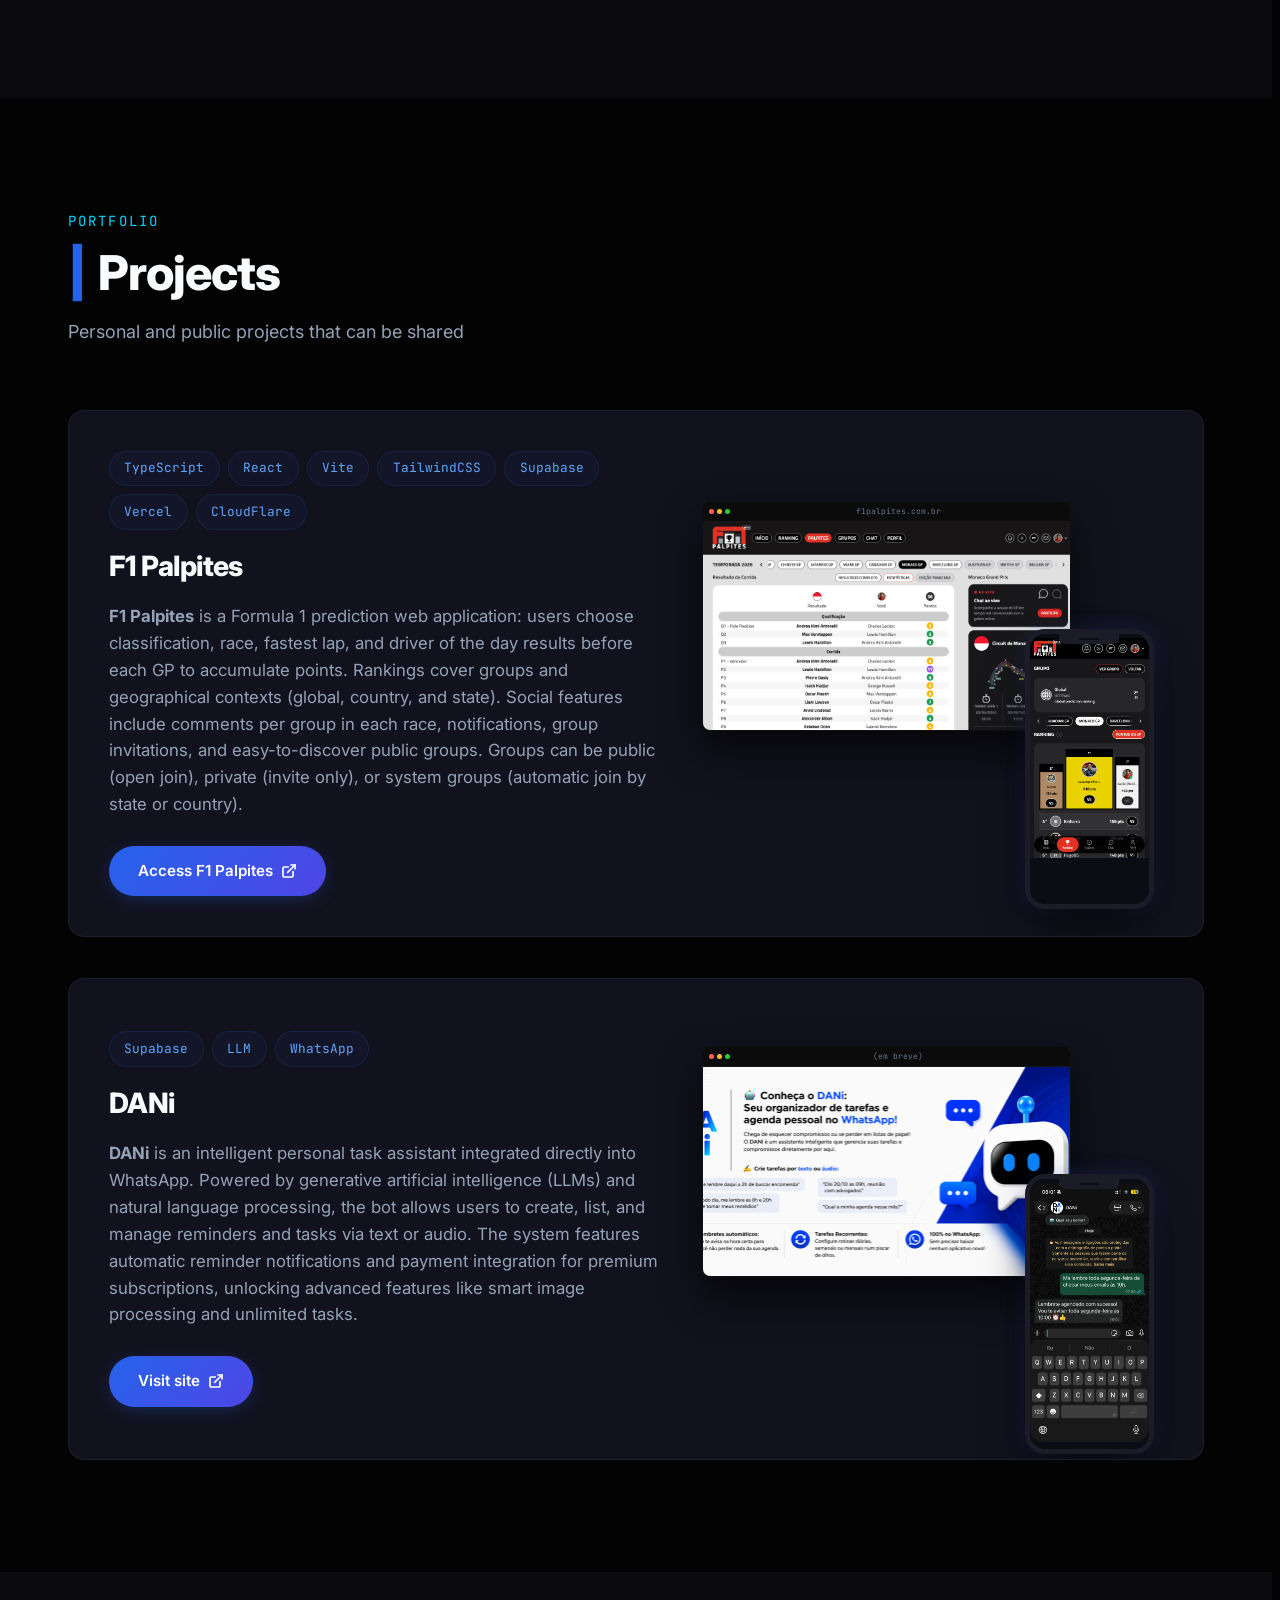
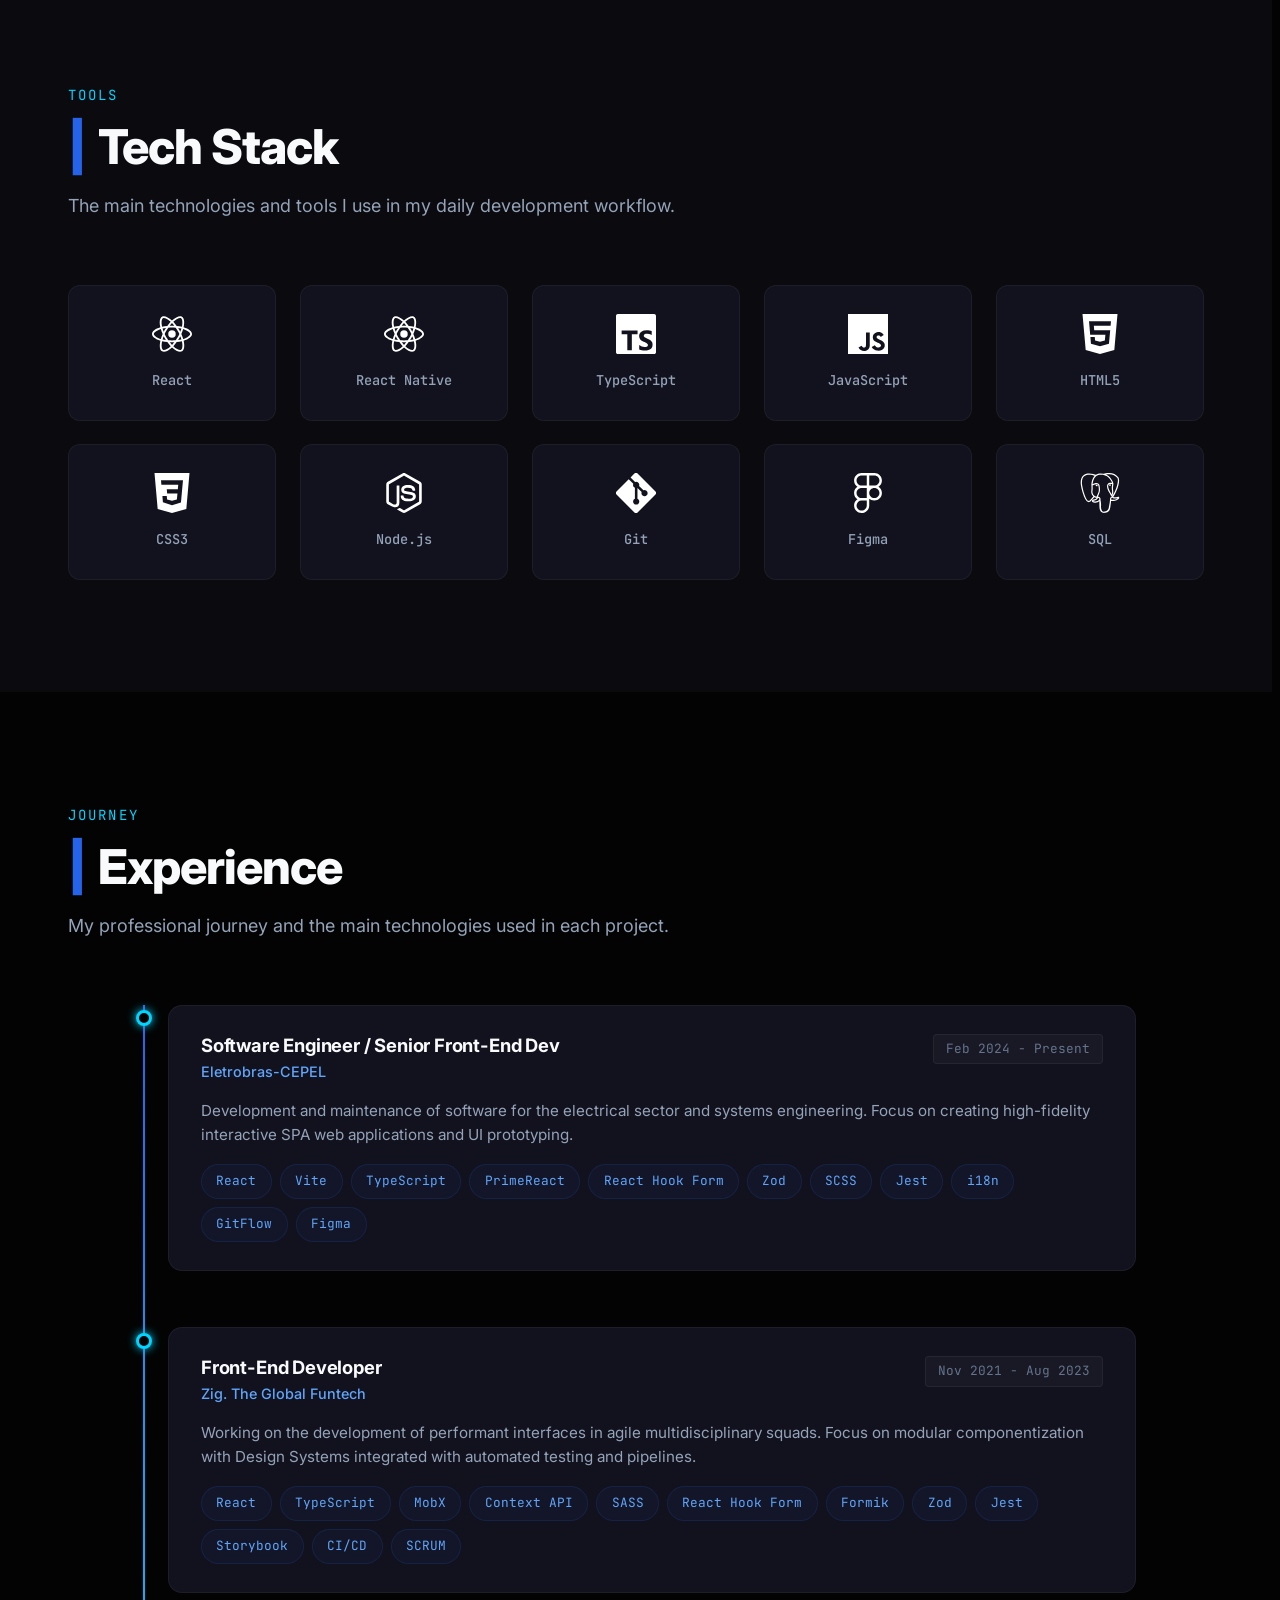
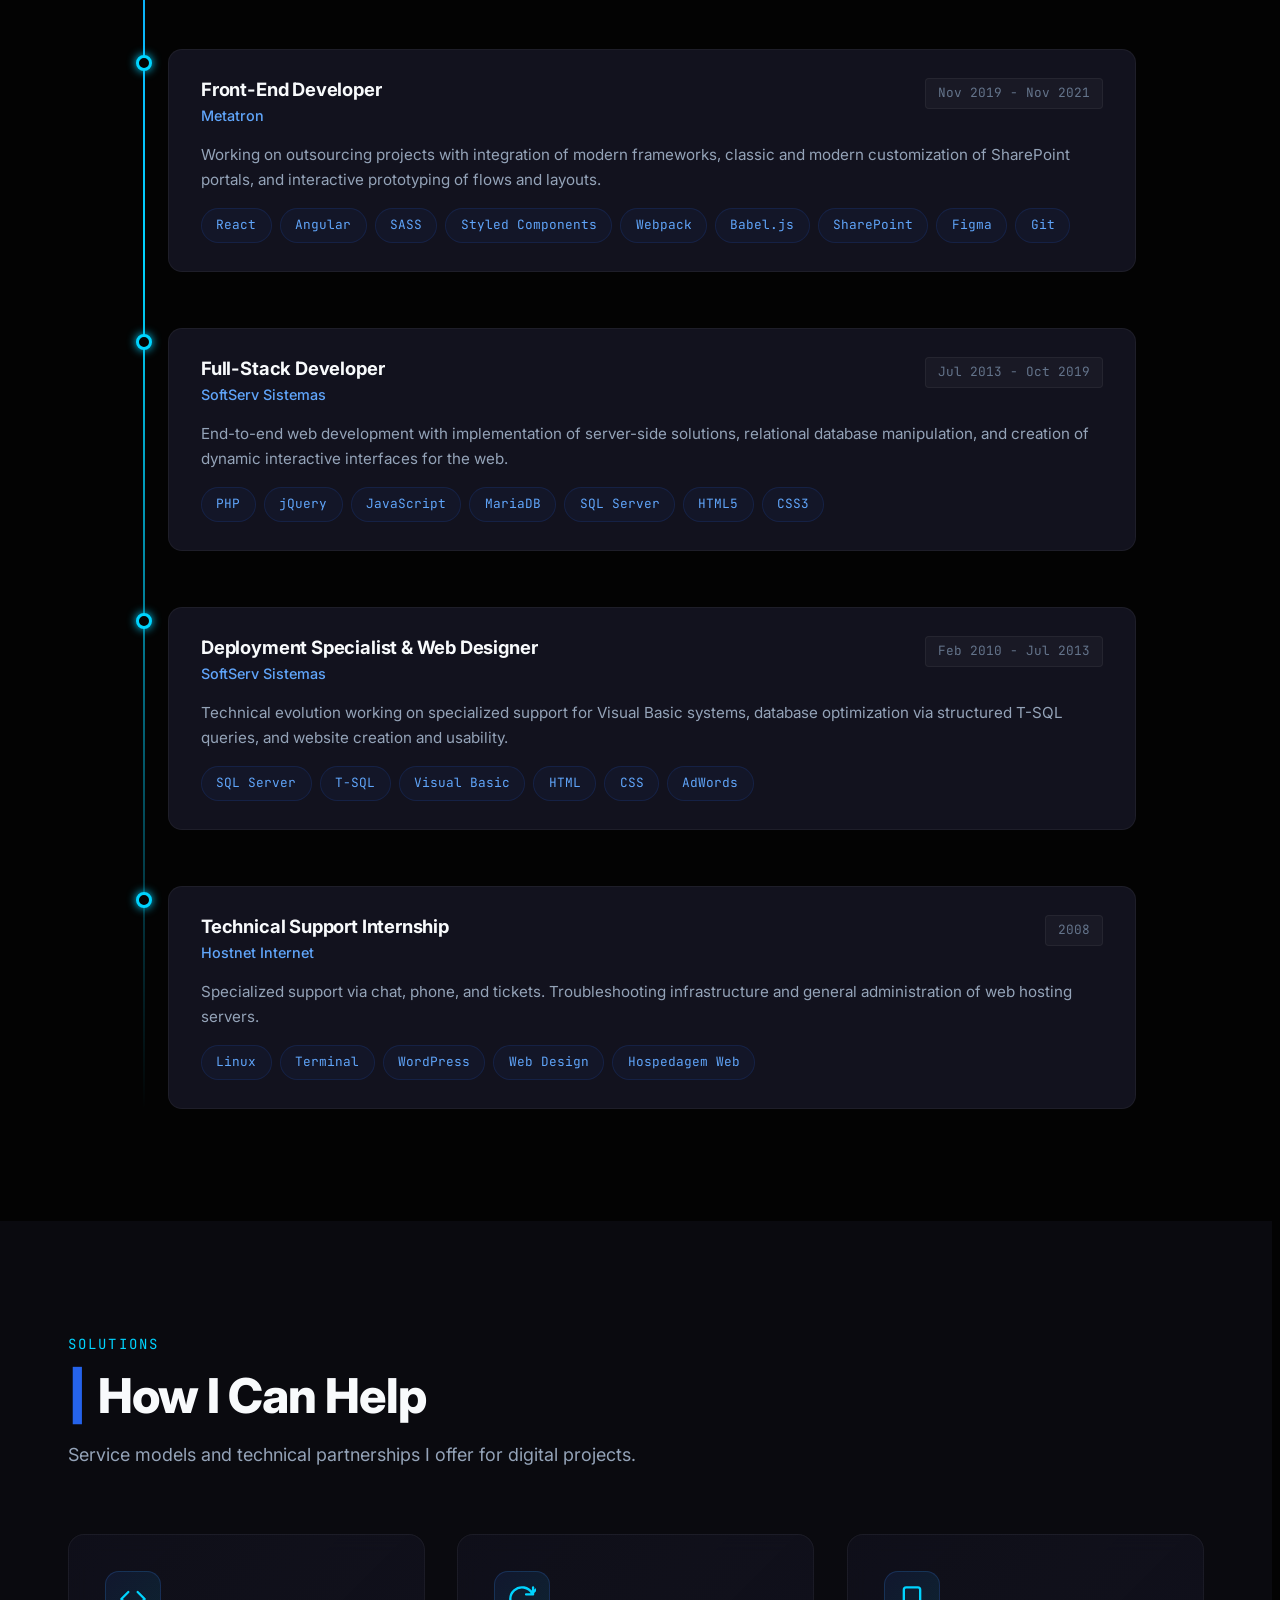
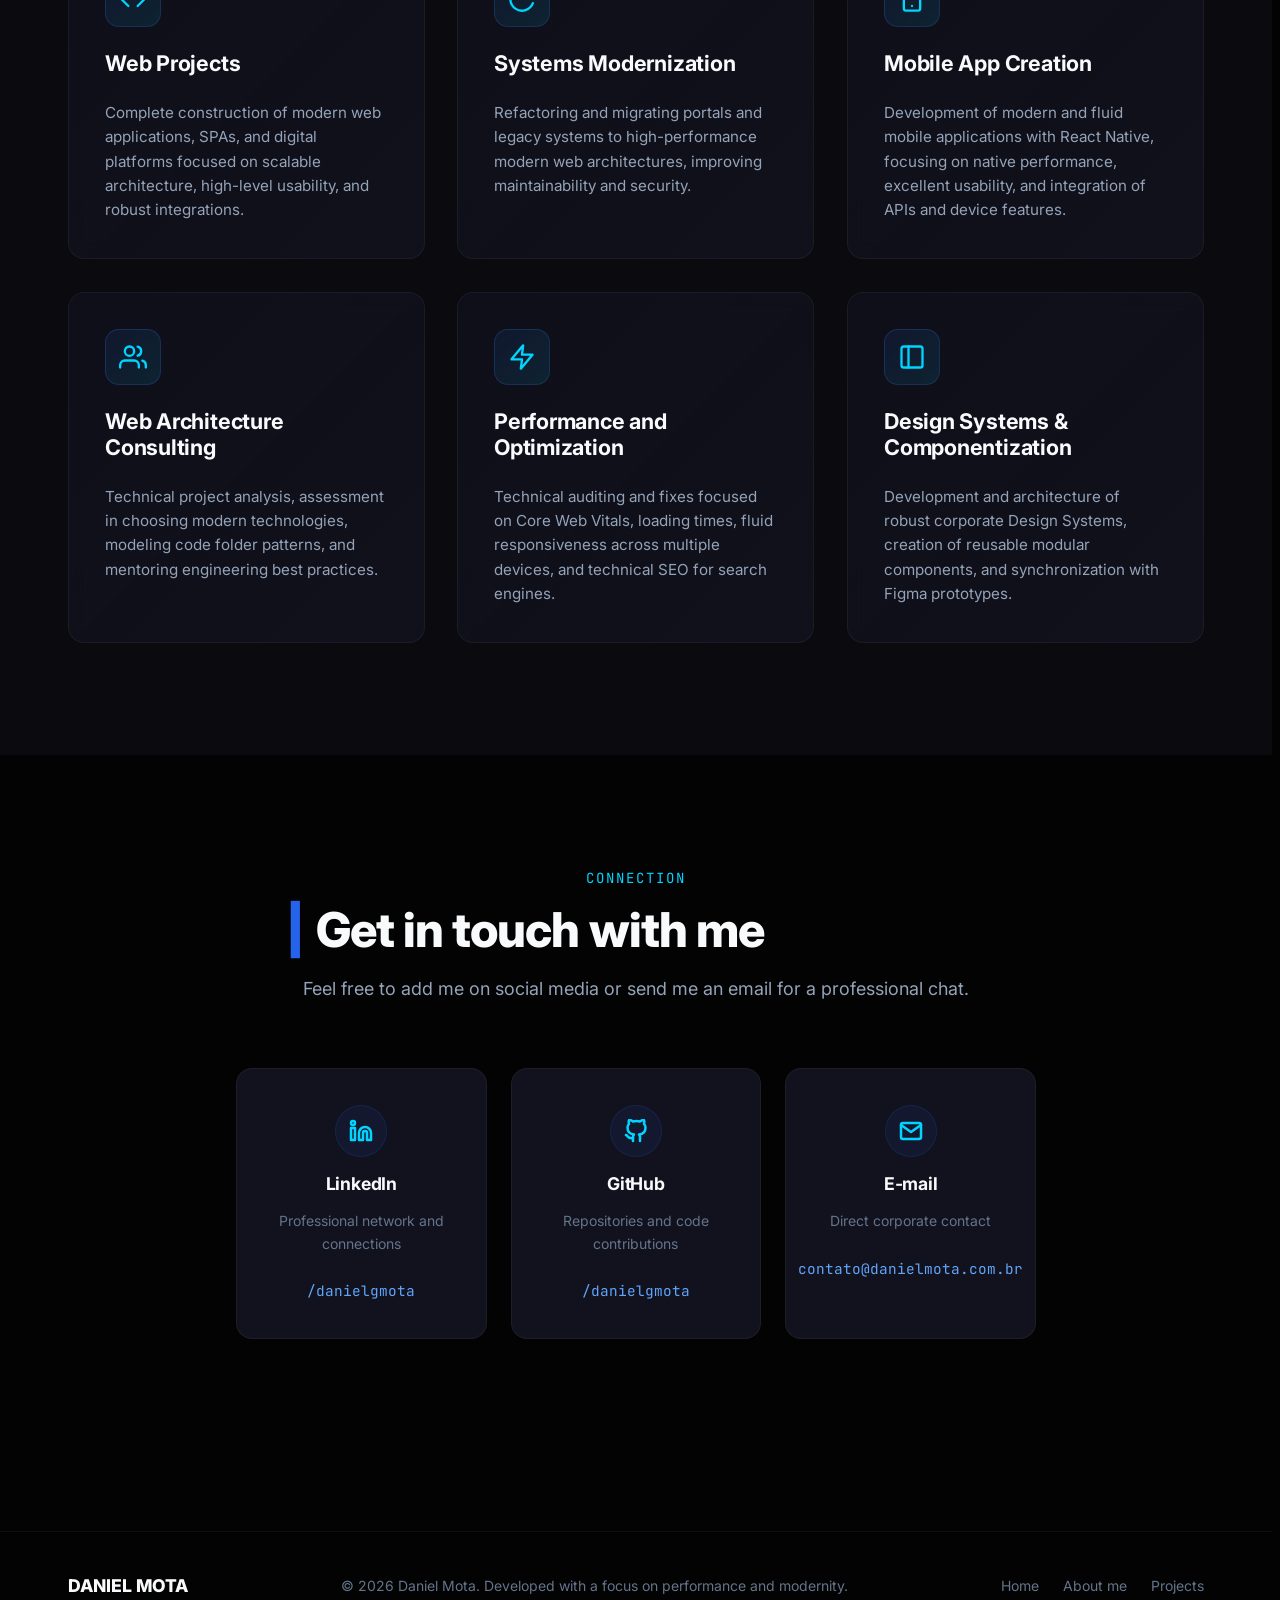
==== commit 3d3f8d11: "feat: update DANi project link and localize CTA text to visit site" ====
--- a/index.html
+++ b/index.html
@@ -617,14 +617,14 @@
                 </p>
                 <div class="project-links">
                   <a
-                    href="https://wa.me/5521936186871?text=Oi"
+                    href="https://danielmota.com.br/dani"
                     target="_blank"
                     rel="noopener noreferrer"
                     class="btn btn-primary"
                     style="padding: 0.75rem 1.75rem"
                   >
                     <span data-i18n="project-dani-cta"
-                      >Experimente agora</span
+                      >Visitar site</span
                     >
                     <svg
                       width="16"
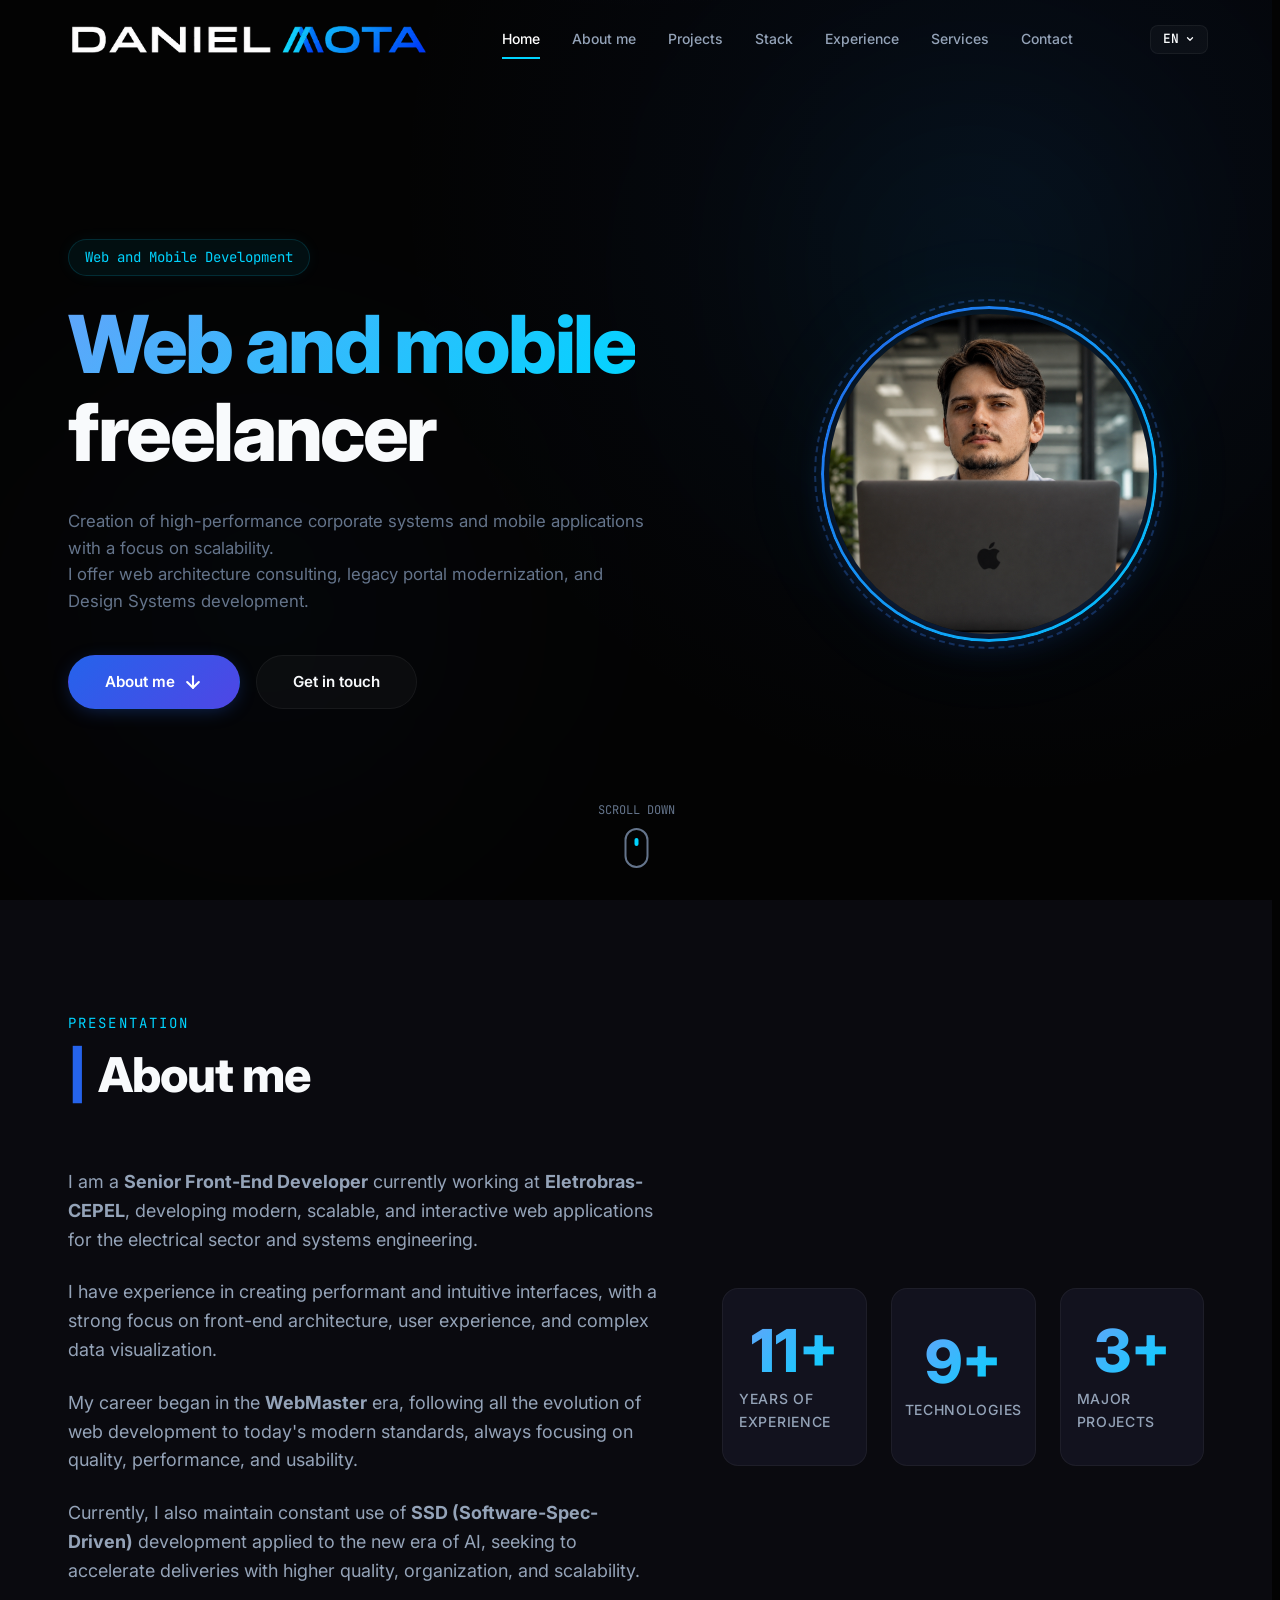
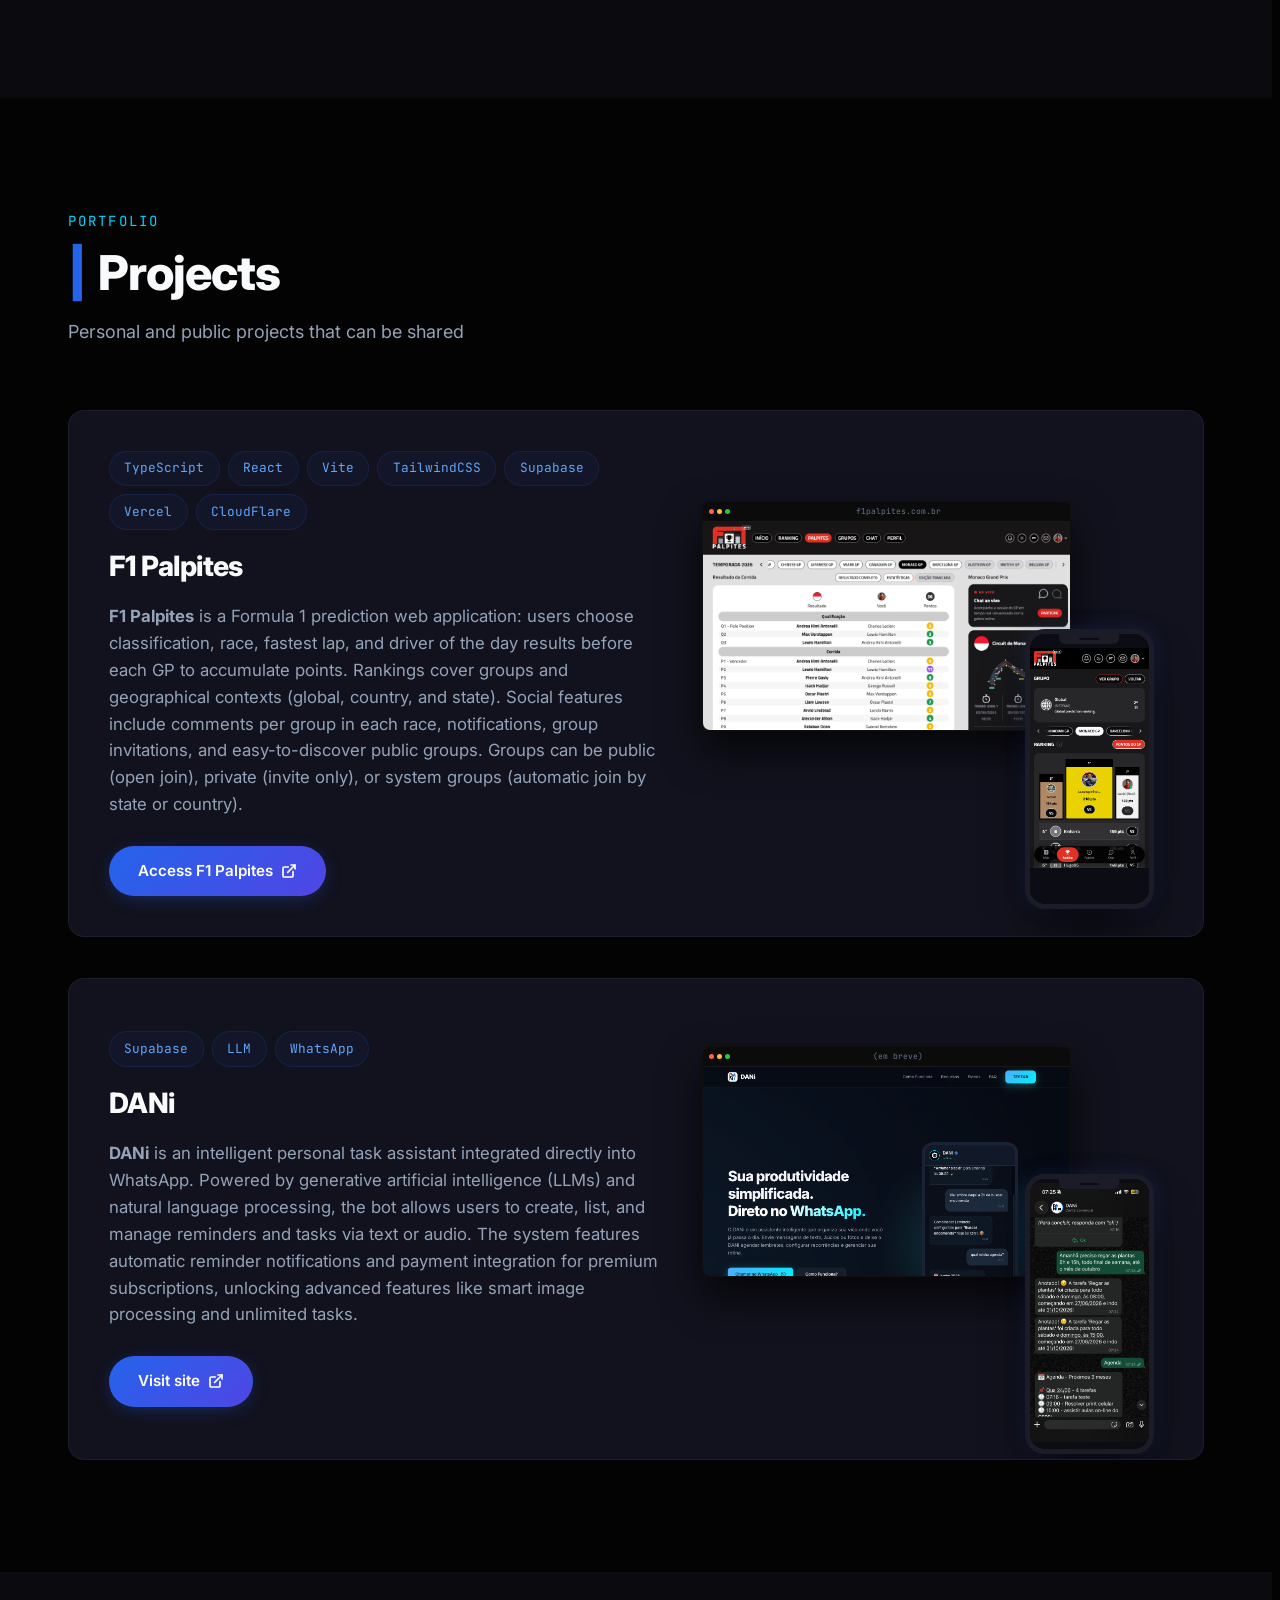
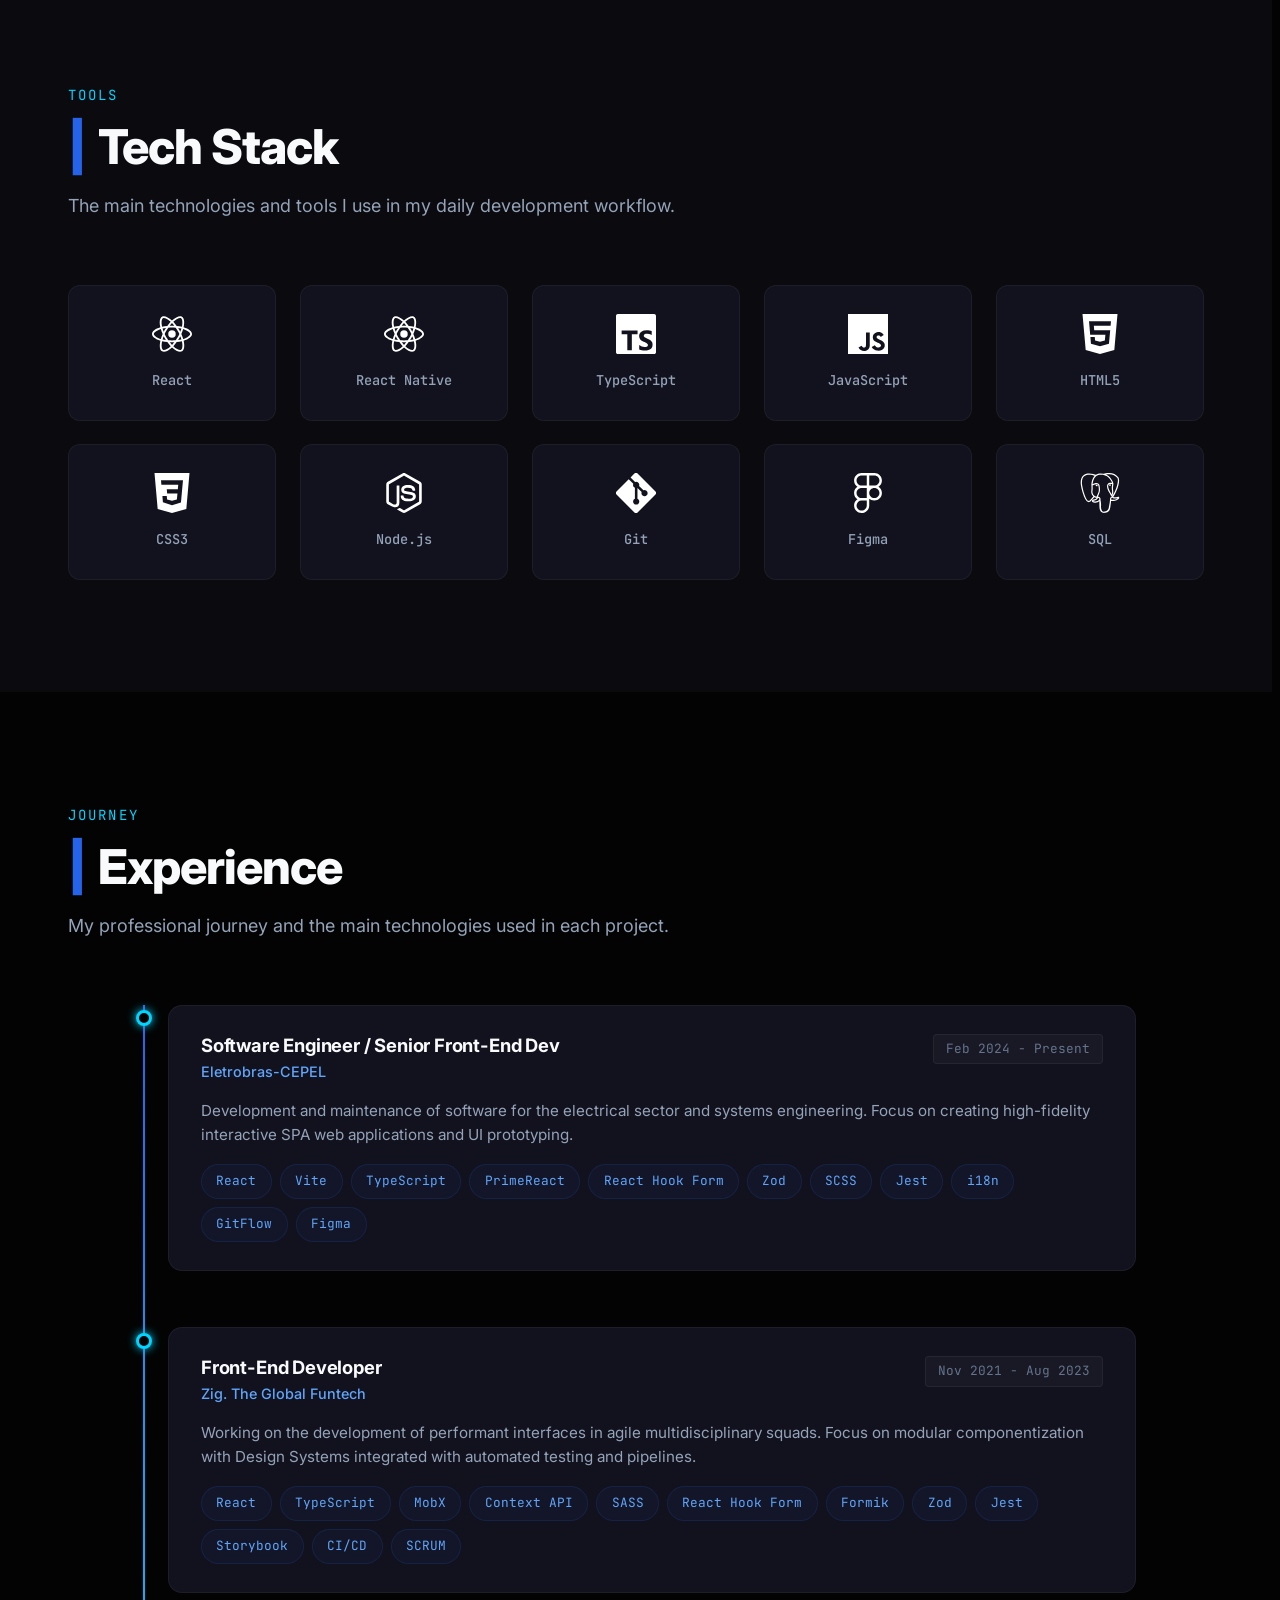
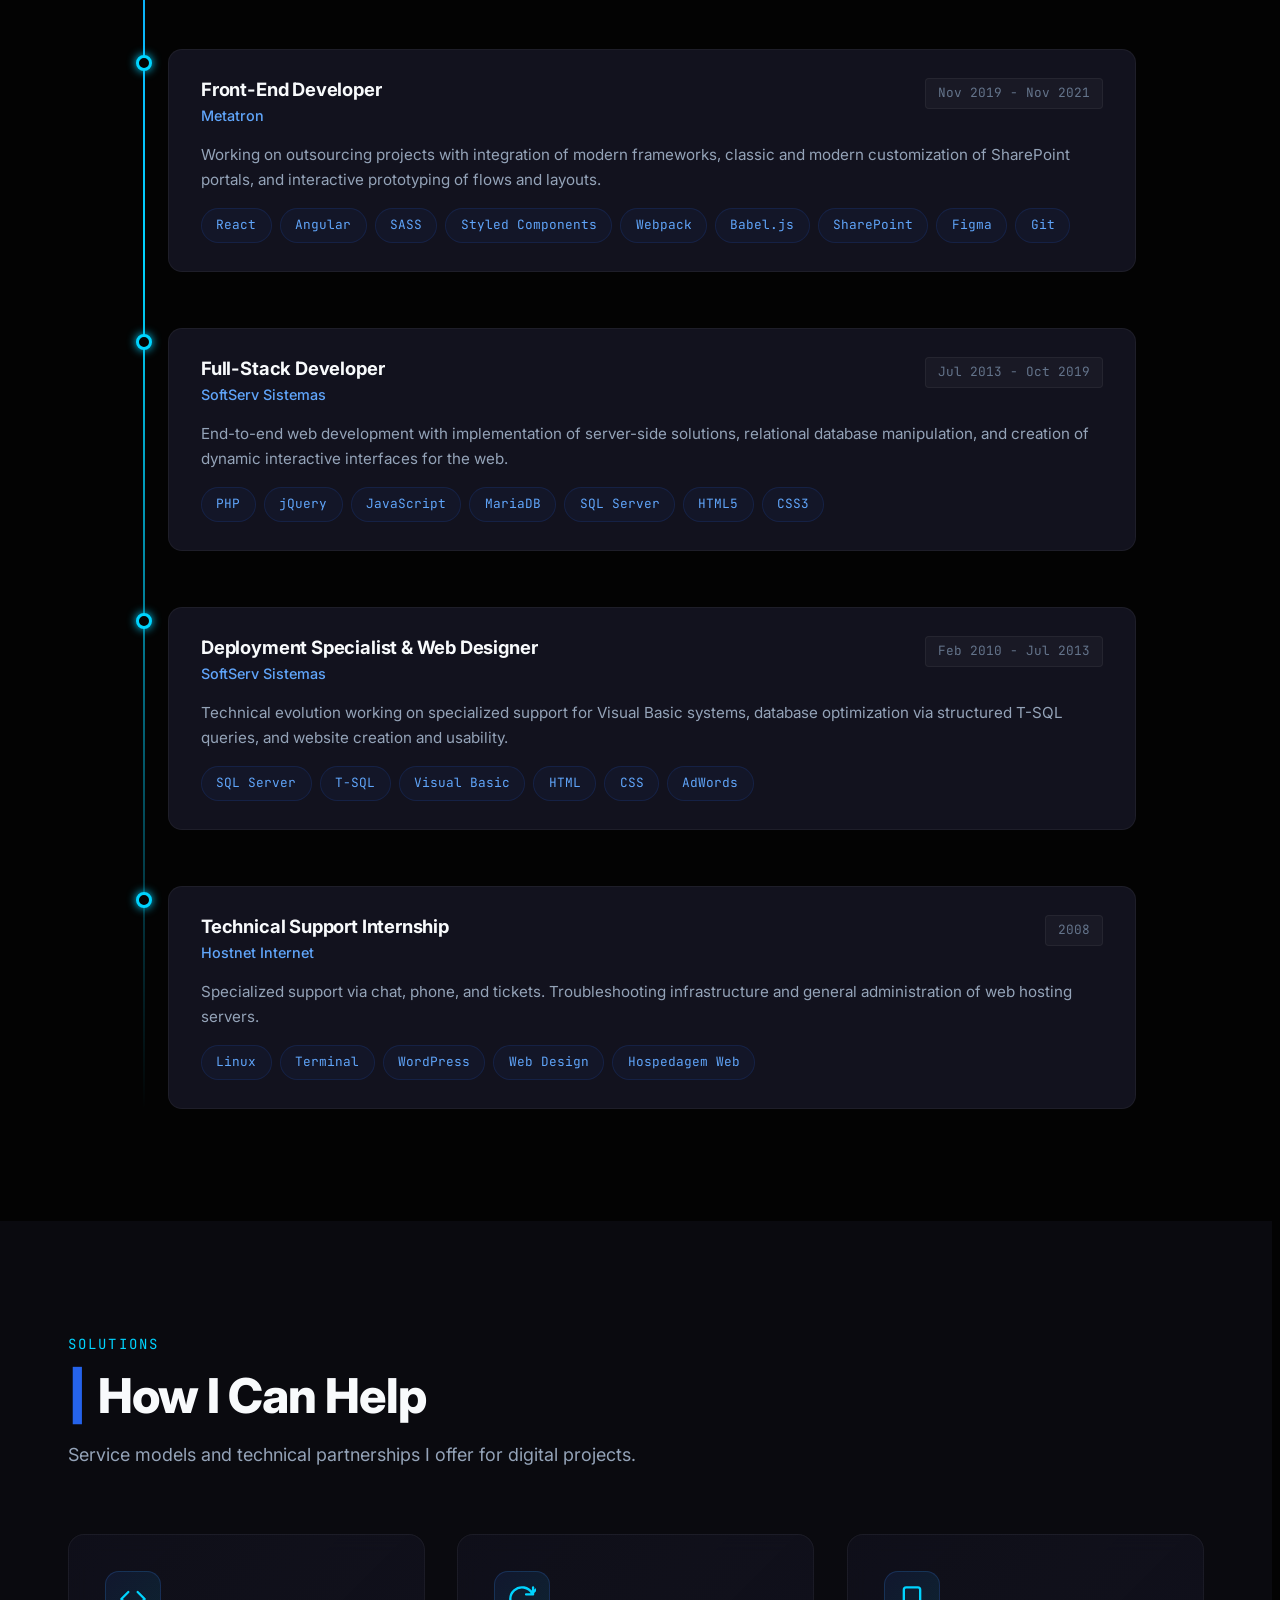
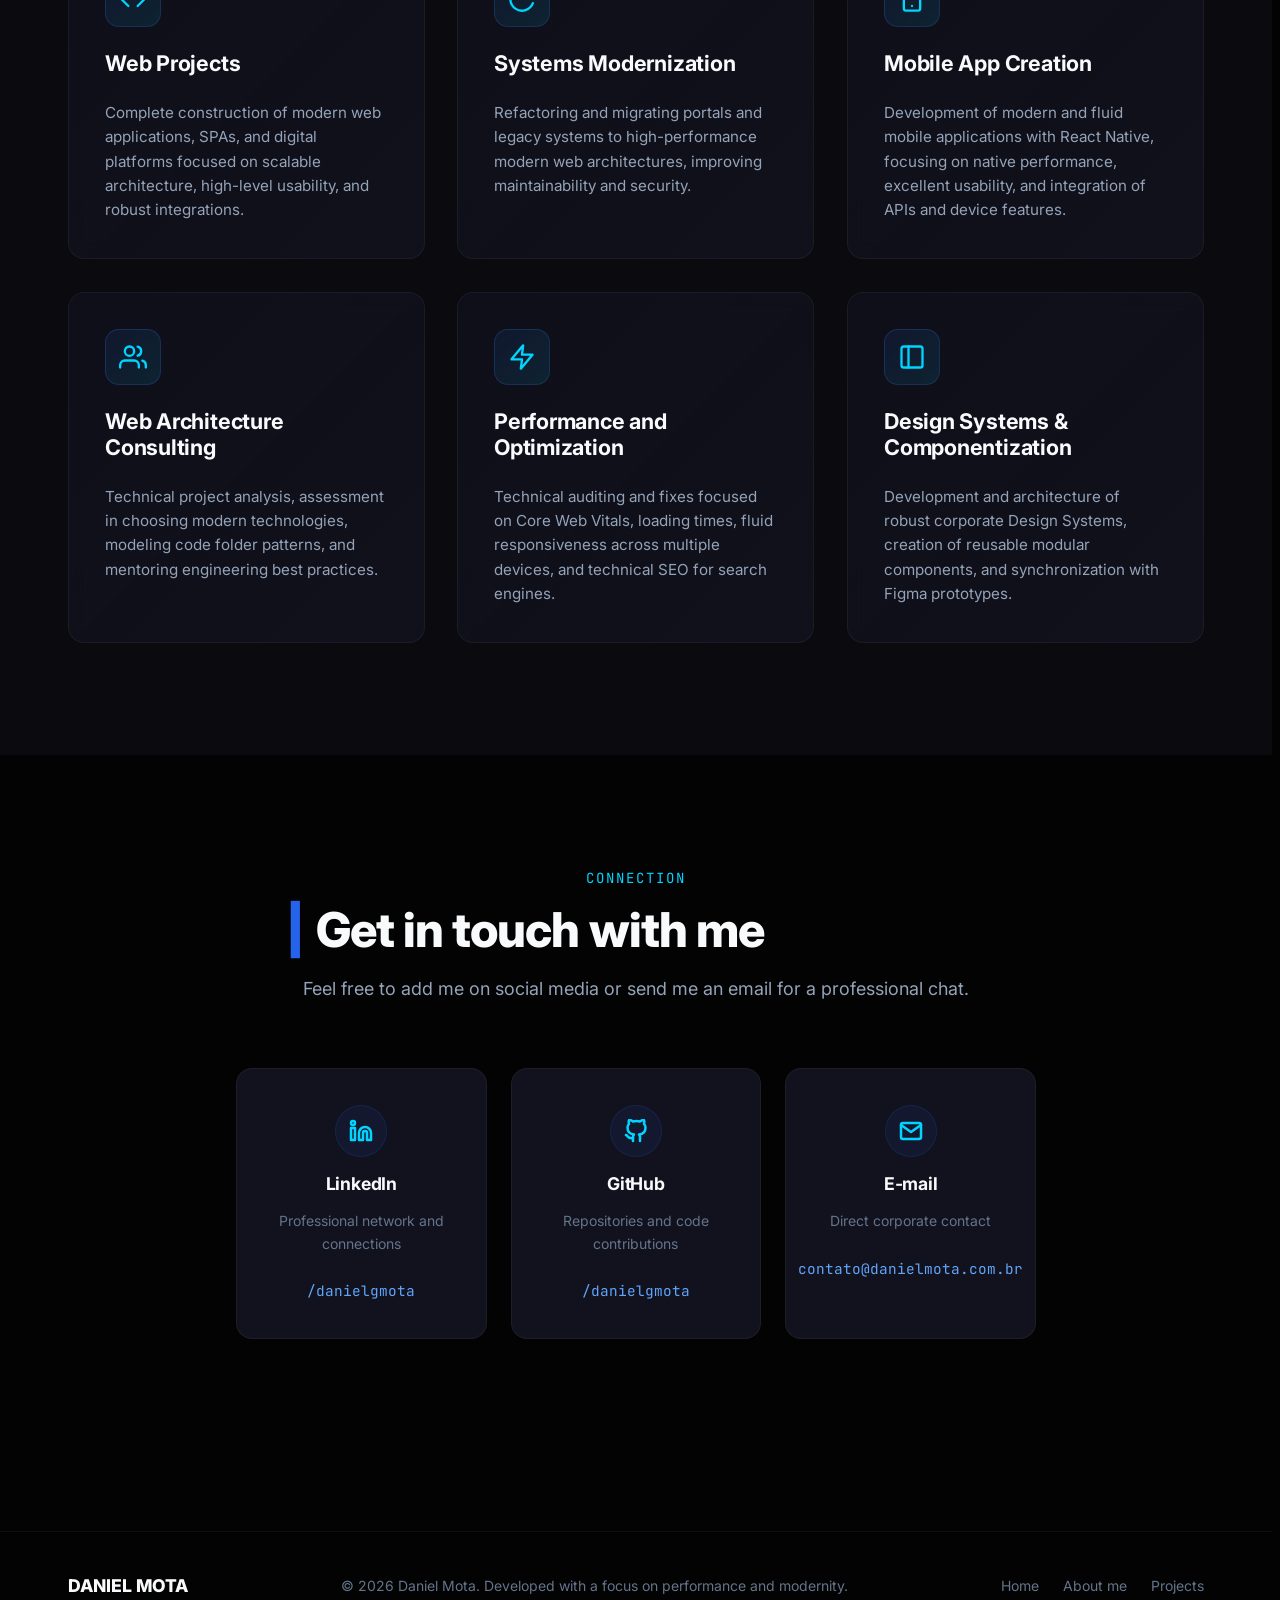
==== commit 5f4f254a: "refactor: reformat index.html markup and update banner image asset" ====
--- a/index.html
+++ b/index.html
@@ -1,417 +1,269 @@
 <!doctype html>
 <html lang="pt-BR">
-  <head>
-    <meta charset="UTF-8" />
-    <meta name="viewport" content="width=device-width, initial-scale=1.0" />
-
-    <link rel="canonical" href="https://danielmota.com.br/" />
-
-    <!-- Primary Meta Tags -->
-    <title data-i18n="meta-title">
-      Daniel Mota | Desenvolvedor Web Front-end
-    </title>
-    <meta name="title" content="Daniel Mota | Desenvolvedor Web Front-end" />
-    <meta
-      name="description"
-      content="Portfólio profissional de Daniel Mota, Desenvolvedor Front-end especializado em aplicações web modernas, arquitetura baseada em componentes e performance."
-    />
-    <meta
-      name="keywords"
-      content="Daniel Mota, Front-end, Desenvolvedor Web, React, TypeScript, JavaScript, Performance Web, Componentização, HTML, CSS"
-    />
-    <meta name="author" content="Daniel Mota" />
-
-    <!-- Open Graph / Facebook -->
-    <meta property="og:type" content="website" />
-    <meta property="og:url" content="https://danielmota.com.br/" />
-    <meta
-      property="og:title"
-      content="Daniel Mota | Desenvolvedor Web Front-end"
-    />
-    <meta
-      property="og:description"
-      content="Portfólio profissional de Daniel Mota, Desenvolvedor Front-end especializado em aplicações web modernas."
-    />
-    <meta property="og:image" content="assets/img/profile.png" />
-
-    <!-- Twitter -->
-    <meta property="twitter:card" content="summary_large_image" />
-    <meta
-      property="twitter:title"
-      content="Daniel Mota | Desenvolvedor Web Front-end"
-    />
-    <meta
-      property="twitter:description"
-      content="Portfólio profissional de Daniel Mota, Desenvolvedor Front-end especializado em aplicações web modernas."
-    />
-    <meta property="twitter:image" content="assets/img/profile.png" />
-
-    <!-- Google Fonts Preload -->
-    <link rel="preconnect" href="https://fonts.googleapis.com" />
-    <link rel="preconnect" href="https://fonts.gstatic.com" crossorigin />
-    <link
-      href="https://fonts.googleapis.com/css2?family=Inter:wght@400;500;600;700;800&family=JetBrains+Mono:wght@400;500;600&display=swap"
-      rel="stylesheet"
-    />
-
-    <!-- Stylesheets -->
-    <link rel="stylesheet" href="css/variables.css" />
-    <link rel="stylesheet" href="css/reset.css" />
-    <link rel="stylesheet" href="css/base.css" />
-    <link rel="stylesheet" href="css/components.css" />
-    <link rel="stylesheet" href="css/sections.css" />
-    <link rel="stylesheet" href="css/animations.css" />
-    <link rel="stylesheet" href="css/responsive.css" />
-
-    <!-- Favicon -->
-    <link
-      rel="icon"
-      type="image/svg+xml"
-      href="data:image/svg+xml,<svg xmlns='http://www.w3.org/2000/svg' viewBox='0 0 100 100'><circle cx='50' cy='50' r='40' fill='%2300d4ff'/></svg>"
-    />
-  </head>
-  <body>
-    <!-- Navigation Header -->
-    <header class="navbar" id="navbar">
-      <div class="container">
-        <a href="#hero" class="navbar-logo" id="nav-logo-link">
-          <img src="assets/img/logo.png" alt="Daniel Mota" class="logo-image" />
-        </a>
-
-        <div class="navbar-actions">
-          <!-- Language Switcher -->
-          <div class="lang-switcher">
-            <button
-              class="lang-btn"
-              id="lang-btn"
-              aria-label="Alterar idioma / Change language"
-            >
-              <span class="lang-current">PT</span>
-              <svg
-                width="10"
-                height="10"
-                viewBox="0 0 24 24"
-                fill="none"
-                stroke="currentColor"
-                stroke-width="2.5"
-                stroke-linecap="round"
-                stroke-linejoin="round"
-                class="lang-arrow"
-              >
-                <polyline points="6 9 12 15 18 9"></polyline>
-              </svg>
+
+<head>
+  <meta charset="UTF-8" />
+  <meta name="viewport" content="width=device-width, initial-scale=1.0" />
+
+  <link rel="canonical" href="https://danielmota.com.br/" />
+
+  <!-- Primary Meta Tags -->
+  <title data-i18n="meta-title">
+    Daniel Mota | Desenvolvedor Web Front-end
+  </title>
+  <meta name="title" content="Daniel Mota | Desenvolvedor Web Front-end" />
+  <meta name="description"
+    content="Portfólio profissional de Daniel Mota, Desenvolvedor Front-end especializado em aplicações web modernas, arquitetura baseada em componentes e performance." />
+  <meta name="keywords"
+    content="Daniel Mota, Front-end, Desenvolvedor Web, React, TypeScript, JavaScript, Performance Web, Componentização, HTML, CSS" />
+  <meta name="author" content="Daniel Mota" />
+
+  <!-- Open Graph / Facebook -->
+  <meta property="og:type" content="website" />
+  <meta property="og:url" content="https://danielmota.com.br/" />
+  <meta property="og:title" content="Daniel Mota | Desenvolvedor Web Front-end" />
+  <meta property="og:description"
+    content="Portfólio profissional de Daniel Mota, Desenvolvedor Front-end especializado em aplicações web modernas." />
+  <meta property="og:image" content="assets/img/profile.png" />
+
+  <!-- Twitter -->
+  <meta property="twitter:card" content="summary_large_image" />
+  <meta property="twitter:title" content="Daniel Mota | Desenvolvedor Web Front-end" />
+  <meta property="twitter:description"
+    content="Portfólio profissional de Daniel Mota, Desenvolvedor Front-end especializado em aplicações web modernas." />
+  <meta property="twitter:image" content="assets/img/profile.png" />
+
+  <!-- Google Fonts Preload -->
+  <link rel="preconnect" href="https://fonts.googleapis.com" />
+  <link rel="preconnect" href="https://fonts.gstatic.com" crossorigin />
+  <link
+    href="https://fonts.googleapis.com/css2?family=Inter:wght@400;500;600;700;800&family=JetBrains+Mono:wght@400;500;600&display=swap"
+    rel="stylesheet" />
+
+  <!-- Stylesheets -->
+  <link rel="stylesheet" href="css/variables.css" />
+  <link rel="stylesheet" href="css/reset.css" />
+  <link rel="stylesheet" href="css/base.css" />
+  <link rel="stylesheet" href="css/components.css" />
+  <link rel="stylesheet" href="css/sections.css" />
+  <link rel="stylesheet" href="css/animations.css" />
+  <link rel="stylesheet" href="css/responsive.css" />
+
+  <!-- Favicon -->
+  <link rel="icon" type="image/svg+xml"
+    href="data:image/svg+xml,<svg xmlns='http://www.w3.org/2000/svg' viewBox='0 0 100 100'><circle cx='50' cy='50' r='40' fill='%2300d4ff'/></svg>" />
+</head>
+
+<body>
+  <!-- Navigation Header -->
+  <header class="navbar" id="navbar">
+    <div class="container">
+      <a href="#hero" class="navbar-logo" id="nav-logo-link">
+        <img src="assets/img/logo.png" alt="Daniel Mota" class="logo-image" />
+      </a>
+
+      <div class="navbar-actions">
+        <!-- Language Switcher -->
+        <div class="lang-switcher">
+          <button class="lang-btn" id="lang-btn" aria-label="Alterar idioma / Change language">
+            <span class="lang-current">PT</span>
+            <svg width="10" height="10" viewBox="0 0 24 24" fill="none" stroke="currentColor" stroke-width="2.5"
+              stroke-linecap="round" stroke-linejoin="round" class="lang-arrow">
+              <polyline points="6 9 12 15 18 9"></polyline>
+            </svg>
+          </button>
+          <div class="lang-dropdown" id="lang-dropdown">
+            <button class="lang-option active" data-lang="pt">
+              Português (PT)
             </button>
-            <div class="lang-dropdown" id="lang-dropdown">
-              <button class="lang-option active" data-lang="pt">
-                Português (PT)
-              </button>
-              <button class="lang-option" data-lang="en">English (EN)</button>
-              <button class="lang-option" data-lang="es">Español (ES)</button>
-            </div>
-          </div>
-
-          <button
-            class="hamburger"
-            aria-label="Abrir menu de navegação"
-            aria-expanded="false"
-            id="menu-toggle"
-            data-i18n-aria-label="menu-aria-label"
-          >
-            <span></span>
-            <span></span>
-            <span></span>
-          </button>
-        </div>
-
-        <nav
-          class="navbar-menu"
-          id="nav-menu"
-          aria-label="Navegação Principal"
-          data-i18n-aria-label="menu-nav-aria-label"
-        >
-          <a
-            href="#hero"
-            class="navbar-link active"
-            id="link-hero"
-            data-i18n="nav-home"
-            >Início</a
-          >
-          <a
-            href="#sobre-mim"
-            class="navbar-link"
-            id="link-sobre"
-            data-i18n="nav-about"
-            >Sobre mim</a
-          >
-          <a
-            href="#projetos"
-            class="navbar-link"
-            id="link-projetos"
-            data-i18n="nav-projects"
-            >Projetos</a
-          >
-          <a
-            href="#stack"
-            class="navbar-link"
-            id="link-stack"
-            data-i18n="nav-stack"
-            >Stack</a
-          >
-          <a
-            href="#experiencia"
-            class="navbar-link"
-            id="link-experiencia"
-            data-i18n="nav-experience"
-            >Experiência</a
-          >
-          <a
-            href="#servicos"
-            class="navbar-link"
-            id="link-servicos"
-            data-i18n="nav-services"
-            >Serviços</a
-          >
-          <a
-            href="#contato"
-            class="navbar-link"
-            id="link-contato"
-            data-i18n="nav-contact"
-            >Contato</a
-          >
-        </nav>
+            <button class="lang-option" data-lang="en">English (EN)</button>
+            <button class="lang-option" data-lang="es">Español (ES)</button>
+          </div>
+        </div>
+
+        <button class="hamburger" aria-label="Abrir menu de navegação" aria-expanded="false" id="menu-toggle"
+          data-i18n-aria-label="menu-aria-label">
+          <span></span>
+          <span></span>
+          <span></span>
+        </button>
       </div>
-    </header>
-
-    <main>
-      <!-- 1. Hero Section -->
-      <section id="hero" class="hero-section">
-        <div
-          class="glow-orb"
-          style="
+
+      <nav class="navbar-menu" id="nav-menu" aria-label="Navegação Principal"
+        data-i18n-aria-label="menu-nav-aria-label">
+        <a href="#hero" class="navbar-link active" id="link-hero" data-i18n="nav-home">Início</a>
+        <a href="#sobre-mim" class="navbar-link" id="link-sobre" data-i18n="nav-about">Sobre mim</a>
+        <a href="#projetos" class="navbar-link" id="link-projetos" data-i18n="nav-projects">Projetos</a>
+        <a href="#stack" class="navbar-link" id="link-stack" data-i18n="nav-stack">Stack</a>
+        <a href="#experiencia" class="navbar-link" id="link-experiencia" data-i18n="nav-experience">Experiência</a>
+        <a href="#servicos" class="navbar-link" id="link-servicos" data-i18n="nav-services">Serviços</a>
+        <a href="#contato" class="navbar-link" id="link-contato" data-i18n="nav-contact">Contato</a>
+      </nav>
+    </div>
+  </header>
+
+  <main>
+    <!-- 1. Hero Section -->
+    <section id="hero" class="hero-section">
+      <div class="glow-orb" style="
             top: 10%;
             right: 10%;
             width: 350px;
             height: 350px;
             background: rgba(0, 212, 255, 0.15);
-          "
-        ></div>
-        <div
-          class="glow-orb"
-          style="
+          "></div>
+      <div class="glow-orb" style="
             bottom: 10%;
             left: 5%;
             width: 400px;
             height: 400px;
             background: rgba(37, 99, 235, 0.08);
-          "
-        ></div>
-        <div class="container">
-          <div class="hero-grid">
-            <div class="hero-content">
-              <span class="hero-tag" data-i18n="hero-tag"
-                >Desenvolvimento Web e Mobile</span
-              >
-              <h1 class="hero-title" data-i18n-html="hero-title">
-                <span class="text-gradient">Freelancer</span> web e mobile
-              </h1>
-              <p class="hero-description" data-i18n-html="hero-description">
-                Criação de sistemas corporativos e aplicativos móveis de alta
-                performance com foco em escalabilidade.<br />
-                Ofereço consultoria em arquitetura web, modernização de portais
-                legados e desenvolvimento de Design Systems.
+          "></div>
+      <div class="container">
+        <div class="hero-grid">
+          <div class="hero-content">
+            <span class="hero-tag" data-i18n="hero-tag">Desenvolvimento Web e Mobile</span>
+            <h1 class="hero-title" data-i18n-html="hero-title">
+              <span class="text-gradient">Freelancer</span> web e mobile
+            </h1>
+            <p class="hero-description" data-i18n-html="hero-description">
+              Criação de sistemas corporativos e aplicativos móveis de alta
+              performance com foco em escalabilidade.<br />
+              Ofereço consultoria em arquitetura web, modernização de portais
+              legados e desenvolvimento de Design Systems.
+            </p>
+            <div class="hero-actions">
+              <a href="#sobre-mim" class="btn btn-primary" id="hero-cta-primary">
+                <span data-i18n="hero-cta-about">Sobre mim</span>
+                <svg width="20" height="20" viewBox="0 0 24 24" fill="none" stroke="currentColor" stroke-width="2.5"
+                  stroke-linecap="round" stroke-linejoin="round" aria-hidden="true">
+                  <line x1="12" y1="5" x2="12" y2="19"></line>
+                  <polyline points="19 12 12 19 5 12"></polyline>
+                </svg>
+              </a>
+              <a href="#contato" class="btn btn-secondary" id="hero-cta-secondary" data-i18n="hero-cta-contact">Entre em
+                contato</a>
+            </div>
+          </div>
+          <div class="hero-image-container">
+            <div class="hero-glow"></div>
+            <div class="hero-image-wrapper">
+              <img src="assets/img/profile.png" alt="Foto de perfil de Daniel Mota" fetchpriority="high"
+                data-i18n-alt="hero-profile-alt" />
+            </div>
+          </div>
+        </div>
+      </div>
+      <div class="scroll-indicator">
+        <span data-i18n="hero-scroll">ROLE PARA BAIXO</span>
+        <div class="mouse"></div>
+      </div>
+    </section>
+
+    <!-- 2. Sobre Mim Section -->
+    <section id="sobre-mim" class="section-padding" style="background-color: var(--bg-secondary)">
+      <div class="container">
+        <div class="section-header reveal">
+          <span class="subtitle" data-i18n="about-subtitle">Apresentação</span>
+          <h2 data-i18n="about-title">Sobre mim</h2>
+        </div>
+        <div class="about-grid">
+          <div class="about-text reveal">
+            <p data-i18n-html="about-p1">
+              Sou <strong>Desenvolvedor Front-End Senior</strong> atuando
+              atualmente na <strong>Eletrobras-CEPEL</strong>, desenvolvendo
+              aplicações web modernas, escaláveis e interativas voltadas ao
+              setor elétrico e engenharia de sistemas.
+            </p>
+            <p data-i18n-html="about-p2">
+              Tenho experiência na criação de interfaces performáticas e
+              intuitivas, com forte atenção à arquitetura front-end,
+              experiência do usuário e visualização de dados complexos.
+            </p>
+            <p data-i18n-html="about-p3">
+              Minha trajetória começou ainda na era
+              <strong>WebMaster</strong>, acompanhando toda a evolução do
+              desenvolvimento web até os padrões modernos atuais, sempre com
+              foco em qualidade, performance e usabilidade.
+            </p>
+            <p data-i18n-html="about-p4">
+              Atualmente, também mantenho uso constante de desenvolvimento
+              <strong>SSD (Software-Spec-Driven)</strong> aplicado à nova era
+              da IA, buscando acelerar entregas com maior qualidade,
+              organização e escalabilidade.
+            </p>
+          </div>
+          <div class="about-stats reveal">
+            <div class="card" id="stat-card-exp">
+              <span class="stat-number text-gradient" data-target="12">0+</span>
+              <span class="stat-label" data-i18n="about-stat-exp">Anos de Experiência</span>
+            </div>
+            <div class="card" id="stat-card-tech">
+              <span class="stat-number text-gradient" data-target="10">0+</span>
+              <span class="stat-label" data-i18n="about-stat-tech">Tecnologias</span>
+            </div>
+            <div class="card" id="stat-card-proj">
+              <span class="stat-number text-gradient" data-target="4">0+</span>
+              <span class="stat-label" data-i18n="about-stat-proj">Grandes Projetos</span>
+            </div>
+          </div>
+        </div>
+      </div>
+    </section>
+
+    <!-- 3. Projetos Section -->
+    <section id="projetos" class="section-padding">
+      <div class="container">
+        <div class="section-header reveal">
+          <span class="subtitle" data-i18n="projects-subtitle">Portfólio</span>
+          <h2 data-i18n="projects-title">Projetos</h2>
+          <p data-i18n="projects-description">
+            Projetos pessoais e públicos, que podem ser compartilháveis
+          </p>
+        </div>
+        <div class="projects-container">
+          <!-- Projeto 1: F1 Palpites -->
+          <div class="card project-card reveal" id="project-f1palpites">
+            <div class="project-content">
+              <div class="project-tags">
+                <span class="tech-badge">TypeScript</span>
+                <span class="tech-badge">React</span>
+                <span class="tech-badge">Vite</span>
+                <span class="tech-badge">TailwindCSS</span>
+                <span class="tech-badge">Supabase</span>
+                <span class="tech-badge">Vercel</span>
+                <span class="tech-badge">CloudFlare</span>
+              </div>
+              <h3 class="project-title" data-i18n="project-f1-title">
+                F1 Palpites
+              </h3>
+              <p class="project-description" data-i18n-html="project-f1-desc">
+                O <strong>F1 Palpites</strong> é uma aplicação web de palpites
+                de Fórmula 1: os usuários escolhem os resultados da
+                classificação, corrida, volta mais rápida e piloto do dia
+                antes de cada GP para acumular pontos. Os rankings abrangem
+                grupos e contextos geográficos (mundial, país e estado). Os
+                recursos sociais incluem comentários por grupo em cada
+                corrida, notificações, convites para grupos e grupos públicos
+                fáceis de descobrir. Os grupos podem ser públicos (adesão
+                aberta), privados (apenas convite) ou grupos do sistema
+                (adesão automática por estado ou país).
               </p>
-              <div class="hero-actions">
-                <a
-                  href="#sobre-mim"
-                  class="btn btn-primary"
-                  id="hero-cta-primary"
-                >
-                  <span data-i18n="hero-cta-about">Sobre mim</span>
-                  <svg
-                    width="20"
-                    height="20"
-                    viewBox="0 0 24 24"
-                    fill="none"
-                    stroke="currentColor"
-                    stroke-width="2.5"
-                    stroke-linecap="round"
-                    stroke-linejoin="round"
-                    aria-hidden="true"
-                  >
-                    <line x1="12" y1="5" x2="12" y2="19"></line>
-                    <polyline points="19 12 12 19 5 12"></polyline>
+              <div class="project-links">
+                <a href="https://f1palpites.com.br" target="_blank" rel="noopener noreferrer" class="btn btn-primary"
+                  style="padding: 0.75rem 1.75rem">
+                  <span data-i18n="project-f1-cta">Acessar F1 Palpites</span>
+                  <svg width="16" height="16" viewBox="0 0 24 24" fill="none" stroke="currentColor" stroke-width="2.5"
+                    stroke-linecap="round" stroke-linejoin="round" aria-hidden="true">
+                    <path d="M18 13v6a2 2 0 0 1-2 2H5a2 2 0 0 1-2-2V8a2 2 0 0 1 2-2h6"></path>
+                    <polyline points="15 3 21 3 21 9"></polyline>
+                    <line x1="10" y1="14" x2="21" y2="3"></line>
                   </svg>
                 </a>
-                <a
-                  href="#contato"
-                  class="btn btn-secondary"
-                  id="hero-cta-secondary"
-                  data-i18n="hero-cta-contact"
-                  >Entre em contato</a
-                >
-              </div>
-            </div>
-            <div class="hero-image-container">
-              <div class="hero-glow"></div>
-              <div class="hero-image-wrapper">
-                <img
-                  src="assets/img/profile.png"
-                  alt="Foto de perfil de Daniel Mota"
-                  fetchpriority="high"
-                  data-i18n-alt="hero-profile-alt"
-                />
-              </div>
-            </div>
-          </div>
-        </div>
-        <div class="scroll-indicator">
-          <span data-i18n="hero-scroll">ROLE PARA BAIXO</span>
-          <div class="mouse"></div>
-        </div>
-      </section>
-
-      <!-- 2. Sobre Mim Section -->
-      <section
-        id="sobre-mim"
-        class="section-padding"
-        style="background-color: var(--bg-secondary)"
-      >
-        <div class="container">
-          <div class="section-header reveal">
-            <span class="subtitle" data-i18n="about-subtitle"
-              >Apresentação</span
-            >
-            <h2 data-i18n="about-title">Sobre mim</h2>
-          </div>
-          <div class="about-grid">
-            <div class="about-text reveal">
-              <p data-i18n-html="about-p1">
-                Sou <strong>Desenvolvedor Front-End Senior</strong> atuando
-                atualmente na <strong>Eletrobras-CEPEL</strong>, desenvolvendo
-                aplicações web modernas, escaláveis e interativas voltadas ao
-                setor elétrico e engenharia de sistemas.
-              </p>
-              <p data-i18n-html="about-p2">
-                Tenho experiência na criação de interfaces performáticas e
-                intuitivas, com forte atenção à arquitetura front-end,
-                experiência do usuário e visualização de dados complexos.
-              </p>
-              <p data-i18n-html="about-p3">
-                Minha trajetória começou ainda na era
-                <strong>WebMaster</strong>, acompanhando toda a evolução do
-                desenvolvimento web até os padrões modernos atuais, sempre com
-                foco em qualidade, performance e usabilidade.
-              </p>
-              <p data-i18n-html="about-p4">
-                Atualmente, também mantenho uso constante de desenvolvimento
-                <strong>SSD (Software-Spec-Driven)</strong> aplicado à nova era
-                da IA, buscando acelerar entregas com maior qualidade,
-                organização e escalabilidade.
-              </p>
-            </div>
-            <div class="about-stats reveal">
-              <div class="card" id="stat-card-exp">
-                <span class="stat-number text-gradient" data-target="12"
-                  >0+</span
-                >
-                <span class="stat-label" data-i18n="about-stat-exp"
-                  >Anos de Experiência</span
-                >
-              </div>
-              <div class="card" id="stat-card-tech">
-                <span class="stat-number text-gradient" data-target="10"
-                  >0+</span
-                >
-                <span class="stat-label" data-i18n="about-stat-tech"
-                  >Tecnologias</span
-                >
-              </div>
-              <div class="card" id="stat-card-proj">
-                <span class="stat-number text-gradient" data-target="4"
-                  >0+</span
-                >
-                <span class="stat-label" data-i18n="about-stat-proj"
-                  >Grandes Projetos</span
-                >
-              </div>
-            </div>
-          </div>
-        </div>
-      </section>
-
-      <!-- 3. Projetos Section -->
-      <section id="projetos" class="section-padding">
-        <div class="container">
-          <div class="section-header reveal">
-            <span class="subtitle" data-i18n="projects-subtitle"
-              >Portfólio</span
-            >
-            <h2 data-i18n="projects-title">Projetos</h2>
-            <p data-i18n="projects-description">
-              Projetos pessoais e públicos, que podem ser compartilháveis
-            </p>
-          </div>
-          <div class="projects-container">
-            <!-- Projeto 1: F1 Palpites -->
-            <div class="card project-card reveal" id="project-f1palpites">
-              <div class="project-content">
-                <div class="project-tags">
-                  <span class="tech-badge">TypeScript</span>
-                  <span class="tech-badge">React</span>
-                  <span class="tech-badge">Vite</span>
-                  <span class="tech-badge">TailwindCSS</span>
-                  <span class="tech-badge">Supabase</span>
-                  <span class="tech-badge">Vercel</span>
-                  <span class="tech-badge">CloudFlare</span>
-                </div>
-                <h3 class="project-title" data-i18n="project-f1-title">
-                  F1 Palpites
-                </h3>
-                <p class="project-description" data-i18n-html="project-f1-desc">
-                  O <strong>F1 Palpites</strong> é uma aplicação web de palpites
-                  de Fórmula 1: os usuários escolhem os resultados da
-                  classificação, corrida, volta mais rápida e piloto do dia
-                  antes de cada GP para acumular pontos. Os rankings abrangem
-                  grupos e contextos geográficos (mundial, país e estado). Os
-                  recursos sociais incluem comentários por grupo em cada
-                  corrida, notificações, convites para grupos e grupos públicos
-                  fáceis de descobrir. Os grupos podem ser públicos (adesão
-                  aberta), privados (apenas convite) ou grupos do sistema
-                  (adesão automática por estado ou país).
-                </p>
-                <div class="project-links">
-                  <a
-                    href="https://f1palpites.com.br"
-                    target="_blank"
-                    rel="noopener noreferrer"
-                    class="btn btn-primary"
-                    style="padding: 0.75rem 1.75rem"
-                  >
-                    <span data-i18n="project-f1-cta">Acessar F1 Palpites</span>
-                    <svg
-                      width="16"
-                      height="16"
-                      viewBox="0 0 24 24"
-                      fill="none"
-                      stroke="currentColor"
-                      stroke-width="2.5"
-                      stroke-linecap="round"
-                      stroke-linejoin="round"
-                      aria-hidden="true"
-                    >
-                      <path
-                        d="M18 13v6a2 2 0 0 1-2 2H5a2 2 0 0 1-2-2V8a2 2 0 0 1 2-2h6"
-                      ></path>
-                      <polyline points="15 3 21 3 21 9"></polyline>
-                      <line x1="10" y1="14" x2="21" y2="3"></line>
-                    </svg>
-                  </a>
-                </div>
-              </div>
-
-              <div
-                class="project-preview"
-                style="
+              </div>
+            </div>
+
+            <div class="project-preview" style="
                   aspect-ratio: auto;
                   min-height: 400px;
                   background: none;
@@ -421,22 +273,16 @@
                   justify-content: center;
                   align-items: center;
                   width: 100%;
-                "
-              >
-                <div
-                  class="device-stack"
-                  style="
+                ">
+              <div class="device-stack" style="
                     position: relative;
                     width: 100%;
                     max-width: 500px;
                     aspect-ratio: 4/3;
                     margin: 0 auto;
-                  "
-                >
-                  <!-- Desktop Mockup -->
-                  <div
-                    class="desktop-mockup"
-                    style="
+                  ">
+                <!-- Desktop Mockup -->
+                <div class="desktop-mockup" style="
                       width: 80%;
                       aspect-ratio: 16/10;
                       border: 1px solid var(--border-subtle);
@@ -450,11 +296,8 @@
                       left: 0;
                       top: 0;
                       z-index: 1;
-                    "
-                  >
-                    <div
-                      class="mockup-header"
-                      style="
+                    ">
+                  <div class="mockup-header" style="
                         height: 20px;
                         background: rgba(255, 255, 255, 0.03);
                         border-bottom: 1px solid var(--border-subtle);
@@ -462,67 +305,46 @@
                         align-items: center;
                         padding: 0 6px;
                         gap: 3px;
-                      "
-                    >
-                      <span
-                        class="mockup-dot red"
-                        style="
+                      ">
+                    <span class="mockup-dot red" style="
                           width: 5px;
                           height: 5px;
                           border-radius: 50%;
                           background: #ff5f56;
-                        "
-                      ></span>
-                      <span
-                        class="mockup-dot yellow"
-                        style="
+                        "></span>
+                    <span class="mockup-dot yellow" style="
                           width: 5px;
                           height: 5px;
                           border-radius: 50%;
                           background: #ffbd2e;
-                        "
-                      ></span>
-                      <span
-                        class="mockup-dot green"
-                        style="
+                        "></span>
+                    <span class="mockup-dot green" style="
                           width: 5px;
                           height: 5px;
                           border-radius: 50%;
                           background: #27c93f;
-                        "
-                      ></span>
-                      <span
-                        class="mockup-url"
-                        style="
+                        "></span>
+                    <span class="mockup-url" style="
                           margin-left: auto;
                           margin-right: auto;
                           font-size: 8px;
                           color: var(--text-muted);
                           font-family: var(--font-mono);
-                        "
-                        >f1palpites.com.br</span
-                      >
-                    </div>
-                    <div style="flex: 1; overflow: hidden; background: #0d0d15">
-                      <img
-                        src="assets/img/f1palpites_desktop.png"
-                        alt="F1 Palpites Desktop View"
-                        style="
+                        ">f1palpites.com.br</span>
+                  </div>
+                  <div style="flex: 1; overflow: hidden; background: #0d0d15">
+                    <img src="assets/img/f1palpites_desktop.png" alt="F1 Palpites Desktop View" style="
                           width: 100%;
                           height: 100%;
                           object-fit: cover;
                           object-position: top;
                           display: block;
-                        "
-                        data-i18n-alt="project-f1-desktop-alt"
-                      />
-                    </div>
-                  </div>
-
-                  <!-- Mobile Mockup -->
-                  <div
-                    class="phone-mockup"
-                    style="
+                        " data-i18n-alt="project-f1-desktop-alt" />
+                  </div>
+                </div>
+
+                <!-- Mobile Mockup -->
+                <div class="phone-mockup" style="
                       width: 28%;
                       aspect-ratio: 9/19.5;
                       border: 5px solid #1c1c28;
@@ -538,11 +360,9 @@
                       z-index: 2;
                       display: flex;
                       flex-direction: column;
-                    "
-                  >
-                    <!-- Notch -->
-                    <div
-                      style="
+                    ">
+                  <!-- Notch -->
+                  <div style="
                         width: 50%;
                         height: 10px;
                         background: #1c1c28;
@@ -556,20 +376,16 @@
                         display: flex;
                         justify-content: center;
                         align-items: center;
-                      "
-                    >
-                      <div
-                        style="
+                      ">
+                    <div style="
                           width: 20px;
                           height: 2px;
                           background: #0c0c14;
                           border-radius: 1px;
-                        "
-                      ></div>
-                    </div>
-                    <!-- Screen -->
-                    <div
-                      style="
+                        "></div>
+                  </div>
+                  <!-- Screen -->
+                  <div style="
                         flex: 1;
                         overflow-y: auto;
                         border-radius: 15px;
@@ -578,78 +394,51 @@
                         padding-top: 4px;
                         background: #0c0c14;
                         scrollbar-width: none;
-                      "
-                    >
-                      <style>
-                        .phone-mockup ::-webkit-scrollbar {
-                          display: none;
-                        }
-                      </style>
-                      <img
-                        src="assets/img/f1palpites.png"
-                        alt="F1 Palpites Mobile View"
-                        style="width: 100%; height: auto; display: block"
-                        data-i18n-alt="project-f1-mobile-alt"
-                      />
-                    </div>
-                  </div>
-                </div>
-              </div>
-            </div>
-
-            <!-- Projeto 2: DANi -->
-            <div class="card project-card reveal" id="project-dani">
-              <div class="project-content">
-                <div class="project-tags">
-                  <span class="tech-badge">Supabase</span>
-                  <span class="tech-badge">LLM</span>
-                  <span class="tech-badge">WhatsApp</span>
-                </div>
-                <h3 class="project-title" data-i18n="project-dani-title">
-                  DANi
-                </h3>
-                <p
-                  class="project-description"
-                  data-i18n-html="project-dani-desc"
-                >
-                  O <strong>DANi</strong> é um assistente inteligente de tarefas
-                  pessoais integrado diretamente ao WhatsApp.
-                </p>
-                <div class="project-links">
-                  <a
-                    href="https://danielmota.com.br/dani"
-                    target="_blank"
-                    rel="noopener noreferrer"
-                    class="btn btn-primary"
-                    style="padding: 0.75rem 1.75rem"
-                  >
-                    <span data-i18n="project-dani-cta"
-                      >Visitar site</span
-                    >
-                    <svg
-                      width="16"
-                      height="16"
-                      viewBox="0 0 24 24"
-                      fill="none"
-                      stroke="currentColor"
-                      stroke-width="2.5"
-                      stroke-linecap="round"
-                      stroke-linejoin="round"
-                      aria-hidden="true"
-                    >
-                      <path
-                        d="M18 13v6a2 2 0 0 1-2 2H5a2 2 0 0 1-2-2V8a2 2 0 0 1 2-2h6"
-                      ></path>
-                      <polyline points="15 3 21 3 21 9"></polyline>
-                      <line x1="10" y1="14" x2="21" y2="3"></line>
-                    </svg>
-                  </a>
-                </div>
-              </div>
-
-              <div
-                class="project-preview"
-                style="
+                      ">
+                    <style>
+                      .phone-mockup ::-webkit-scrollbar {
+                        display: none;
+                      }
+                    </style>
+                    <img src="assets/img/f1palpites.png" alt="F1 Palpites Mobile View"
+                      style="width: 100%; height: auto; display: block;padding-top:10px"
+                      data-i18n-alt="project-f1-mobile-alt" />
+                  </div>
+                </div>
+              </div>
+            </div>
+          </div>
+
+          <!-- Projeto 2: DANi -->
+          <div class="card project-card reveal" id="project-dani">
+            <div class="project-content">
+              <div class="project-tags">
+                <span class="tech-badge">Supabase</span>
+                <span class="tech-badge">LLM</span>
+                <span class="tech-badge">WhatsApp</span>
+              </div>
+              <h3 class="project-title" data-i18n="project-dani-title">
+                DANi
+              </h3>
+              <p class="project-description" data-i18n-html="project-dani-desc">
+                O <strong>DANi</strong> é um assistente inteligente de tarefas
+                pessoais integrado diretamente ao WhatsApp.
+              </p>
+              <div class="project-links">
+                <a href="https://danielmota.com.br/dani" target="_blank" rel="noopener noreferrer"
+                  class="btn btn-primary" style="padding: 0.75rem 1.75rem">
+                  <span data-i18n="project-dani-cta">Visitar site</span>
+                  <svg width="16" height="16" viewBox="0 0 24 24" fill="none" stroke="currentColor" stroke-width="2.5"
+                    stroke-linecap="round" stroke-linejoin="round" aria-hidden="true">
+                    <path d="M18 13v6a2 2 0 0 1-2 2H5a2 2 0 0 1-2-2V8a2 2 0 0 1 2-2h6"></path>
+                    <polyline points="15 3 21 3 21 9"></polyline>
+                    <line x1="10" y1="14" x2="21" y2="3"></line>
+                  </svg>
+                </a>
+              </div>
+            </div>
+
+            <div class="project-preview" style="
                   aspect-ratio: auto;
                   min-height: 400px;
                   background: none;
@@ -659,22 +448,16 @@
                   justify-content: center;
                   align-items: center;
                   width: 100%;
-                "
-              >
-                <div
-                  class="device-stack"
-                  style="
+                ">
+              <div class="device-stack" style="
                     position: relative;
                     width: 100%;
                     max-width: 500px;
                     aspect-ratio: 4/3;
                     margin: 0 auto;
-                  "
-                >
-                  <!-- Desktop Mockup -->
-                  <div
-                    class="desktop-mockup"
-                    style="
+                  ">
+                <!-- Desktop Mockup -->
+                <div class="desktop-mockup" style="
                       width: 80%;
                       aspect-ratio: 16/10;
                       border: 1px solid var(--border-subtle);
@@ -688,11 +471,8 @@
                       left: 0;
                       top: 0;
                       z-index: 1;
-                    "
-                  >
-                    <div
-                      class="mockup-header"
-                      style="
+                    ">
+                  <div class="mockup-header" style="
                         height: 20px;
                         background: rgba(255, 255, 255, 0.03);
                         border-bottom: 1px solid var(--border-subtle);
@@ -700,67 +480,46 @@
                         align-items: center;
                         padding: 0 6px;
                         gap: 3px;
-                      "
-                    >
-                      <span
-                        class="mockup-dot red"
-                        style="
+                      ">
+                    <span class="mockup-dot red" style="
                           width: 5px;
                           height: 5px;
                           border-radius: 50%;
                           background: #ff5f56;
-                        "
-                      ></span>
-                      <span
-                        class="mockup-dot yellow"
-                        style="
+                        "></span>
+                    <span class="mockup-dot yellow" style="
                           width: 5px;
                           height: 5px;
                           border-radius: 50%;
                           background: #ffbd2e;
-                        "
-                      ></span>
-                      <span
-                        class="mockup-dot green"
-                        style="
+                        "></span>
+                    <span class="mockup-dot green" style="
                           width: 5px;
                           height: 5px;
                           border-radius: 50%;
                           background: #27c93f;
-                        "
-                      ></span>
-                      <span
-                        class="mockup-url"
-                        style="
+                        "></span>
+                    <span class="mockup-url" style="
                           margin-left: auto;
                           margin-right: auto;
                           font-size: 8px;
                           color: var(--text-muted);
                           font-family: var(--font-mono);
-                        "
-                        >(em breve)</span
-                      >
-                    </div>
-                    <div style="flex: 1; overflow: hidden; background: #0d0d15">
-                      <img
-                        src="assets/img/dani_banner.png"
-                        alt="DANi Banner View"
-                        style="
+                        ">(em breve)</span>
+                  </div>
+                  <div style="flex: 1; overflow: hidden; background: #0d0d15">
+                    <img src="assets/img/dani_banner.png" alt="DANi Banner View" style="
                           width: 100%;
                           height: 100%;
                           object-fit: cover;
                           object-position: top;
                           display: block;
-                        "
-                        data-i18n-alt="project-dani-desktop-alt"
-                      />
-                    </div>
-                  </div>
-
-                  <!-- Mobile Mockup -->
-                  <div
-                    class="phone-mockup"
-                    style="
+                        " data-i18n-alt="project-dani-desktop-alt" />
+                  </div>
+                </div>
+
+                <!-- Mobile Mockup -->
+                <div class="phone-mockup" style="
                       width: 28%;
                       aspect-ratio: 9/19.5;
                       border: 5px solid #1c1c28;
@@ -776,11 +535,9 @@
                       z-index: 2;
                       display: flex;
                       flex-direction: column;
-                    "
-                  >
-                    <!-- Notch -->
-                    <div
-                      style="
+                    ">
+                  <!-- Notch -->
+                  <div style="
                         width: 50%;
                         height: 10px;
                         background: #1c1c28;
@@ -794,20 +551,16 @@
                         display: flex;
                         justify-content: center;
                         align-items: center;
-                      "
-                    >
-                      <div
-                        style="
+                      ">
+                    <div style="
                           width: 20px;
                           height: 2px;
                           background: #0c0c14;
                           border-radius: 1px;
-                        "
-                      ></div>
-                    </div>
-                    <!-- Screen -->
-                    <div
-                      style="
+                        "></div>
+                  </div>
+                  <!-- Screen -->
+                  <div style="
                         flex: 1;
                         overflow-y: auto;
                         border-radius: 15px;
@@ -816,764 +569,599 @@
                         padding-top: 4px;
                         background: #0c0c14;
                         scrollbar-width: none;
-                      "
-                    >
-                      <img
-                        src="assets/img/dani_mobile.png"
-                        alt="DANi Mobile Chat View"
-                        style="width: 100%; height: auto; display: block"
-                        data-i18n-alt="project-dani-mobile-alt"
-                      />
-                    </div>
-                  </div>
-                </div>
-              </div>
-            </div>
-          </div>
-        </div>
-      </section>
-
-      <!-- 4. Stack Tecnológica Section -->
-      <section
-        id="stack"
-        class="section-padding"
-        style="background-color: var(--bg-secondary)"
-      >
-        <div class="container">
-          <div class="section-header reveal">
-            <span class="subtitle" data-i18n="stack-subtitle">Ferramentas</span>
-            <h2 data-i18n="stack-title">Stack Tecnológica</h2>
-            <p data-i18n="stack-desc">
-              As principais tecnologias e ferramentas que utilizo no meu fluxo
-              de desenvolvimento cotidiano.
-            </p>
-          </div>
-          <div class="grid stack-grid">
-            <!-- React -->
-            <div class="stack-card reveal reveal-delay-1" id="stack-react">
-              <svg viewBox="0 0 24 24" fill="currentColor" aria-hidden="true">
-                <path
-                  d="M14.23 12.004a2.236 2.236 0 0 1-2.235 2.236 2.236 2.236 0 0 1-2.236-2.236 2.236 2.236 0 0 1 2.235-2.236 2.236 2.236 0 0 1 2.236 2.236zm2.648-10.69c-1.346 0-3.107.96-4.888 2.622-1.78-1.653-3.542-2.602-4.887-2.602-.41 0-.783.093-1.106.278-1.375.793-1.683 3.264-.973 6.365C1.98 8.917 0 10.42 0 12.004c0 1.59 1.99 3.097 5.043 4.03-.704 3.113-.39 5.588.988 6.38.32.187.69.275 1.102.275 1.345 0 3.107-.96 4.888-2.624 1.78 1.654 3.542 2.603 4.887 2.603.41 0 .783-.09 1.106-.275 1.374-.792 1.683-3.263.973-6.365C22.02 15.096 24 13.59 24 12.004c0-1.59-1.99-3.097-5.043-4.032.704-3.11.39-5.587-.988-6.38-.318-.184-.688-.277-1.092-.278zm-.005 1.09v.006c.225 0 .406.044.558.127.666.382.955 1.835.73 3.704-.054.46-.142.945-.25 1.44-.96-.236-2.006-.417-3.107-.534-.66-.905-1.345-1.727-2.035-2.447 1.592-1.48 3.087-2.292 4.105-2.295zm-9.77.02c1.012 0 2.514.808 4.11 2.28-.686.72-1.37 1.537-2.02 2.442-1.107.117-2.154.298-3.113.538-.112-.49-.195-.964-.254-1.42-.23-1.868.054-3.32.714-3.707.19-.09.4-.127.563-.132zm4.882 3.05c.455.468.91.992 1.36 1.564-.44-.02-.89-.034-1.345-.034-.46 0-.915.01-1.36.034.44-.572.895-1.096 1.345-1.565zM12 8.1c.74 0 1.477.034 2.202.093.406.582.802 1.203 1.183 1.86.372.64.71 1.29 1.018 1.946-.308.655-.646 1.31-1.013 1.95-.38.66-.773 1.288-1.18 1.87-.728.063-1.466.098-2.21.098-.74 0-1.477-.035-2.202-.093-.406-.582-.802-1.204-1.183-1.86-.372-.64-.71-1.29-1.018-1.946.303-.657.646-1.313 1.013-1.954.38-.66.773-1.286 1.18-1.868.728-.064 1.466-.098 2.21-.098zm-3.635.254c-.24.377-.48.763-.704 1.16-.225.39-.435.782-.635 1.174-.265-.656-.49-1.31-.676-1.947.64-.15 1.315-.283 2.015-.386zm7.26 0c.695.103 1.365.23 2.006.387-.18.632-.405 1.282-.66 1.933-.2-.39-.41-.783-.64-1.174-.225-.392-.465-.774-.705-1.146zm3.063.675c.484.15.944.317 1.375.498 1.732.74 2.852 1.708 2.852 2.476-.005.768-1.125 1.74-2.857 2.475-.42.18-.88.342-1.355.493-.28-.958-.646-1.956-1.1-2.98.45-1.017.81-2.01 1.085-2.964zm-13.395.004c.278.96.645 1.957 1.1 2.98-.45 1.017-.812 2.01-1.086 2.964-.484-.15-.944-.318-1.37-.5-1.732-.737-2.852-1.706-2.852-2.474 0-.768 1.12-1.742 2.852-2.476.42-.18.88-.342 1.356-.494zm11.678 4.28c.265.657.49 1.312.676 1.948-.64.157-1.316.29-2.016.39.24-.375.48-.762.705-1.158.225-.39.435-.788.636-1.18zm-9.945.02c.2.392.41.783.64 1.175.23.39.465.772.705 1.143-.695-.102-1.365-.23-2.006-.386.18-.63.406-1.282.66-1.933zM17.92 16.32c.112.493.2.968.254 1.423.23 1.868-.054 3.32-.714 3.708-.147.09-.338.128-.563.128-1.012 0-2.514-.807-4.11-2.28.686-.72 1.37-1.536 2.02-2.44 1.107-.118 2.154-.3 3.113-.54zm-11.83.01c.96.234 2.006.415 3.107.532.66.905 1.345 1.727 2.035 2.446-1.595 1.483-3.092 2.295-4.11 2.295-.22-.005-.406-.05-.553-.132-.666-.38-.955-1.834-.73-3.703.054-.46.142-.944.25-1.438zm4.56.64c.44.02.89.034 1.345.034.46 0 .915-.01 1.36-.034-.44.572-.895 1.095-1.345 1.565-.455-.47-.91-.993-1.36-1.565z"
-                />
-              </svg>
-              <span>React</span>
-            </div>
-            <!-- React Native -->
-            <div
-              class="stack-card reveal reveal-delay-2"
-              id="stack-react-native"
-            >
-              <svg viewBox="0 0 24 24" fill="currentColor" aria-hidden="true">
-                <path
-                  d="M14.23 12.004a2.236 2.236 0 0 1-2.235 2.236 2.236 2.236 0 0 1-2.236-2.236 2.236 2.236 0 0 1 2.235-2.236 2.236 2.236 0 0 1 2.236 2.236zm2.648-10.69c-1.346 0-3.107.96-4.888 2.622-1.78-1.653-3.542-2.602-4.887-2.602-.41 0-.783.093-1.106.278-1.375.793-1.683 3.264-.973 6.365C1.98 8.917 0 10.42 0 12.004c0 1.59 1.99 3.097 5.043 4.03-.704 3.113-.39 5.588.988 6.38.32.187.69.275 1.102.275 1.345 0 3.107-.96 4.888-2.624 1.78 1.654 3.542 2.603 4.887 2.603.41 0 .783-.09 1.106-.275 1.374-.792 1.683-3.263.973-6.365C22.02 15.096 24 13.59 24 12.004c0-1.59-1.99-3.097-5.043-4.032.704-3.11.39-5.587-.988-6.38-.318-.184-.688-.277-1.092-.278zm-.005 1.09v.006c.225 0 .406.044.558.127.666.382.955 1.835.73 3.704-.054.46-.142.945-.25 1.44-.96-.236-2.006-.417-3.107-.534-.66-.905-1.345-1.727-2.035-2.447 1.592-1.48 3.087-2.292 4.105-2.295zm-9.77.02c1.012 0 2.514.808 4.11 2.28-.686.72-1.37 1.537-2.02 2.442-1.107.117-2.154.298-3.113.538-.112-.49-.195-.964-.254-1.42-.23-1.868.054-3.32.714-3.707.19-.09.4-.127.563-.132zm4.882 3.05c.455.468.91.992 1.36 1.564-.44-.02-.89-.034-1.345-.034-.46 0-.915.01-1.36.034.44-.572.895-1.096 1.345-1.565zM12 8.1c.74 0 1.477.034 2.202.093.406.582.802 1.203 1.183 1.86.372.64.71 1.29 1.018 1.946-.308.655-.646 1.31-1.013 1.95-.38.66-.773 1.288-1.18 1.87-.728.063-1.466.098-2.21.098-.74 0-1.477-.035-2.202-.093-.406-.582-.802-1.204-1.183-1.86-.372-.64-.71-1.29-1.018-1.946.303-.657.646-1.313 1.013-1.954.38-.66.773-1.286 1.18-1.868.728-.064 1.466-.098 2.21-.098zm-3.635.254c-.24.377-.48.763-.704 1.16-.225.39-.435.782-.635 1.174-.265-.656-.49-1.31-.676-1.947.64-.15 1.315-.283 2.015-.386zm7.26 0c.695.103 1.365.23 2.006.387-.18.632-.405 1.282-.66 1.933-.2-.39-.41-.783-.64-1.174-.225-.392-.465-.774-.705-1.146zm3.063.675c.484.15.944.317 1.375.498 1.732.74 2.852 1.708 2.852 2.476-.005.768-1.125 1.74-2.857 2.475-.42.18-.88.342-1.355.493-.28-.958-.646-1.956-1.1-2.98.45-1.017.81-2.01 1.085-2.964zm-13.395.004c.278.96.645 1.957 1.1 2.98-.45 1.017-.812 2.01-1.086 2.964-.484-.15-.944-.318-1.37-.5-1.732-.737-2.852-1.706-2.852-2.474 0-.768 1.12-1.742 2.852-2.476.42-.18.88-.342 1.356-.494zm11.678 4.28c.265.657.49 1.312.676 1.948-.64.157-1.316.29-2.016.39.24-.375.48-.762.705-1.158.225-.39.435-.788.636-1.18zm-9.945.02c.2.392.41.783.64 1.175.23.39.465.772.705 1.143-.695-.102-1.365-.23-2.006-.386.18-.63.406-1.282.66-1.933zM17.92 16.32c.112.493.2.968.254 1.423.23 1.868-.054 3.32-.714 3.708-.147.09-.338.128-.563.128-1.012 0-2.514-.807-4.11-2.28.686-.72 1.37-1.536 2.02-2.44 1.107-.118 2.154-.3 3.113-.54zm-11.83.01c.96.234 2.006.415 3.107.532.66.905 1.345 1.727 2.035 2.446-1.595 1.483-3.092 2.295-4.11 2.295-.22-.005-.406-.05-.553-.132-.666-.38-.955-1.834-.73-3.703.054-.46.142-.944.25-1.438zm4.56.64c.44.02.89.034 1.345.034.46 0 .915-.01 1.36-.034-.44.572-.895 1.095-1.345 1.565-.455-.47-.91-.993-1.36-1.565z"
-                />
-              </svg>
-              <span>React Native</span>
-            </div>
-            <!-- TypeScript -->
-            <div class="stack-card reveal reveal-delay-3" id="stack-ts">
-              <svg viewBox="0 0 24 24" fill="currentColor" aria-hidden="true">
-                <path
-                  d="M1.125 0C.502 0 0 .502 0 1.125v21.75C0 23.498.502 24 1.125 24h21.75c.623 0 1.125-.502 1.125-1.125V1.125C24 .502 23.498 0 22.875 0zm17.363 9.75c.612 0 1.154.037 1.627.111a6.38 6.38 0 0 1 1.306.34v2.458a3.95 3.95 0 0 0-.643-.361 5.093 5.093 0 0 0-.717-.26 5.453 5.453 0 0 0-1.426-.2c-.3 0-.573.028-.819.086a2.1 2.1 0 0 0-.623.242c-.17.104-.3.229-.393.374a.888.888 0 0 0-.14.49c0 .196.053.373.156.529.104.156.252.304.443.444s.423.276.696.41c.273.135.582.274.926.416.47.197.892.407 1.266.628.374.222.695.473.963.753.268.279.472.598.614.957.142.359.214.776.214 1.253 0 .657-.125 1.21-.373 1.656a3.033 3.033 0 0 1-1.012 1.085 4.38 4.38 0 0 1-1.487.596c-.566.12-1.163.18-1.79.18a9.916 9.916 0 0 1-1.84-.164 5.544 5.544 0 0 1-1.512-.493v-2.63a5.033 5.033 0 0 0 3.237 1.2c.333 0 .624-.03.872-.09.249-.06.456-.144.623-.25.166-.108.29-.234.373-.38a1.023 1.023 0 0 0-.074-1.089 2.12 2.12 0 0 0-.537-.5 5.597 5.597 0 0 0-.807-.444 27.72 27.72 0 0 0-1.007-.436c-.918-.383-1.602-.852-2.053-1.405-.45-.553-.676-1.222-.676-2.005 0-.614.123-1.141.369-1.582.246-.441.58-.804 1.004-1.089a4.494 4.494 0 0 1 1.47-.629 7.536 7.536 0 0 1 1.77-.201zm-15.113.188h9.563v2.166H9.506v9.646H6.789v-9.646H3.375z"
-                />
-              </svg>
-              <span>TypeScript</span>
-            </div>
-            <!-- JavaScript -->
-            <div class="stack-card reveal reveal-delay-4" id="stack-js">
-              <svg viewBox="0 0 24 24" fill="currentColor" aria-hidden="true">
-                <path
-                  d="M0 0h24v24H0V0zm22.034 18.276c-.175-1.095-.888-2.015-3.003-2.873-.736-.345-1.554-.585-1.797-1.14-.091-.33-.105-.51-.046-.705.15-.646.915-.84 1.515-.66.39.12.75.42.976.9 1.034-.676 1.034-.676 1.755-1.125-.27-.42-.404-.601-.586-.78-.63-.705-1.469-1.065-2.834-1.034l-.705.089c-.676.165-1.32.525-1.71 1.005-1.14 1.291-.811 3.541.569 4.471 1.365 1.02 3.361 1.244 3.616 2.205.24 1.17-.87 1.545-1.966 1.41-.811-.18-1.26-.586-1.755-1.336l-1.83 1.051c.21.48.45.689.81 1.109 1.74 1.756 6.09 1.666 6.871-1.004.029-.09.24-.705.074-1.65l.046.067zm-8.983-7.245h-2.248c0 1.938-.009 3.864-.009 5.805 0 1.232.063 2.363-.138 2.711-.33.689-1.18.601-1.566.48-.396-.196-.597-.466-.83-.855-.063-.105-.11-.196-.127-.196l-1.825 1.125c.305.63.75 1.172 1.324 1.517.855.51 2.004.675 3.207.405.783-.226 1.458-.691 1.811-1.411.51-.93.402-2.07.397-3.346.012-2.054 0-4.109 0-6.179l.004-.056z"
-                />
-              </svg>
-              <span>JavaScript</span>
-            </div>
-            <!-- HTML5 -->
-            <div class="stack-card reveal reveal-delay-5" id="stack-html">
-              <svg viewBox="0 0 24 24" fill="currentColor" aria-hidden="true">
-                <path
-                  d="M1.5 0h21l-1.91 21.563L11.977 24l-8.564-2.438L1.5 0zm7.031 9.75l-.232-2.718 10.059.003.23-2.622L5.412 4.41l.698 8.01h9.126l-.326 3.426-2.91.804-2.955-.81-.188-2.11H6.248l.33 4.171L12 19.351l5.379-1.443.744-8.157H8.531z"
-                />
-              </svg>
-              <span>HTML5</span>
-            </div>
-            <!-- CSS3 -->
-            <div class="stack-card reveal reveal-delay-1" id="stack-css">
-              <svg viewBox="0 0 24 24" fill="currentColor" aria-hidden="true">
-                <path
-                  d="M1.5 0h21l-1.91 21.563L11.977 24l-8.565-2.438L1.5 0zm17.09 4.413L5.41 4.41l.213 2.622 10.125.002-.255 2.716h-6.64l.24 2.573h6.182l-.366 3.523-2.91.804-2.956-.81-.188-2.11h-2.61l.29 3.855L12 19.288l5.373-1.53L18.59 4.414z"
-                />
-              </svg>
-              <span>CSS3</span>
-            </div>
-            <!-- Node.js -->
-            <div class="stack-card reveal reveal-delay-2" id="stack-node">
-              <svg viewBox="0 0 24 24" fill="currentColor" aria-hidden="true">
-                <path
-                  d="M11.998,24c-0.321,0-0.641-0.084-0.922-0.247l-2.936-1.737c-0.438-0.245-0.224-0.332-0.08-0.383 c0.585-0.203,0.703-0.25,1.328-0.604c0.065-0.037,0.151-0.023,0.218,0.017l2.256,1.339c0.082,0.045,0.197,0.045,0.272,0 l8.795-5.076 c0.082-0.047,0.134-0.141,0.134-0.238V6.921c0-0.099-0.053-0.192-0.137-0.242l-8.791-5.072c-0.081-0.047-0.189-0.047-0.271,0 L3.075,6.68C2.99,6.729,2.936,6.825,2.936,6.921v10.15c0,0.097,0.054,0.189,0.139,0.235l2.409,1.392 c1.307,0.654,2.108-0.116,2.108-0.89V7.787c0-0.142,0.114-0.253,0.256-0.253h1.115c0.139,0,0.255,0.112,0.255,0.253v10.021 c0,1.745-0.95,2.745-2.604,2.745c-0.508,0-0.909,0-2.026-0.551L2.28,18.675c-0.57-0.329-0.922-0.945-0.922-1.604V6.921 c0-0.659,0.353-1.275,0.922-1.603l8.795-5.082c0.557-0.315,1.296-0.315,1.848,0l8.794,5.082c0.57,0.329,0.924,0.944,0.924,1.603 v10.15c0,0.659-0.354,1.273-0.924,1.604l-8.794,5.078C12.643,23.916,12.324,24,11.998,24z M19.099,13.993 c0-1.9-1.284-2.406-3.987-2.763c-2.731-0.361-3.009-0.548-3.009-1.187c0-0.528,0.235-1.233,2.258-1.233 c1.807,0,2.473,0.389,2.747,1.607c0.024,0.115,0.129,0.199,0.247,0.199h1.141c0.071,0,0.138-0.031,0.186-0.081 c0.048-0.054,0.074-0.123,0.067-0.196c-0.177-2.098-1.571-3.076-4.388-3.076c-2.508,0-4.004,1.058-4.004,2.833 c0,1.925,1.488,2.457,3.895,2.695c2.88,0.282,3.103,0.703,3.103,1.269c0,0.983-0.789,1.402-2.642,1.402 c-2.327,0-2.839-0.584-3.011-1.742c-0.02-0.124-0.126-0.215-0.253-0.215h-1.137c-0.141,0-0.254,0.112-0.254,0.253 c0,1.482,0.806,3.248,4.655,3.248C17.501,17.007,19.099,15.91,19.099,13.993z"
-                />
-              </svg>
-              <span>Node.js</span>
-            </div>
-            <!-- Git -->
-            <div class="stack-card reveal reveal-delay-3" id="stack-git">
-              <svg viewBox="0 0 24 24" fill="currentColor" aria-hidden="true">
-                <path
-                  d="M13.09 23.549a1.54 1.54 0 0 1-2.18 0L.451 13.089a1.54 1.54 0 0 1 0-2.179l7.191-7.19 2.733 2.733a1.85 1.85 0 0 0 .964 2.326v6.66a1.849 1.849 0 1 0 1.54 0V8.957l2.508 2.508a1.85 1.85 0 1 0 1.09-1.09l-2.634-2.634a1.85 1.85 0 0 0-2.378-2.377L8.73 2.63 10.91.451a1.54 1.54 0 0 1 2.179 0l10.459 10.46a1.54 1.54 0 0 1 0 2.179z"
-                />
-              </svg>
-              <span>Git</span>
-            </div>
-            <!-- Figma -->
-            <div class="stack-card reveal reveal-delay-4" id="stack-figma">
-              <svg viewBox="0 0 24 24" fill="currentColor" aria-hidden="true">
-                <path
-                  d="M15.852 8.981h-4.588V0h4.588c2.476 0 4.49 2.014 4.49 4.49s-2.014 4.491-4.49 4.491zM12.735 7.51h3.117c1.665 0 3.019-1.355 3.019-3.019s-1.355-3.019-3.019-3.019h-3.117V7.51zm0 1.471H8.148c-2.476 0-4.49-2.014-4.49-4.49S5.672 0 8.148 0h4.588v8.981zm-4.587-7.51c-1.665 0-3.019 1.355-3.019 3.019s1.354 3.02 3.019 3.02h3.117V1.471H8.148zm4.587 15.019H8.148c-2.476 0-4.49-2.014-4.49-4.49s2.014-4.49 4.49-4.49h4.588v8.98zM8.148 8.981c-1.665 0-3.019 1.355-3.019 3.019s1.355 3.019 3.019 3.019h3.117V8.981H8.148zM8.172 24c-2.489 0-4.515-2.014-4.515-4.49s2.014-4.49 4.49-4.49h4.588v4.441c0 2.503-2.047 4.539-4.563 4.539zm-.024-7.51a3.023 3.023 0 0 0-3.019 3.019c0 1.665 1.365 3.019 3.044 3.019 1.705 0 3.093-1.376 3.093-3.068v-2.97H8.148zm7.704 0h-.098c-2.476 0-4.49-2.014-4.49-4.49s2.014-4.49 4.49-4.49h.098c2.476 0 4.49 2.014 4.49 4.49s-2.014 4.49-4.49 4.49zm-.097-7.509c-1.665 0-3.019 1.355-3.019 3.019s1.355 3.019 3.019 3.019h.098c1.665 0 3.019-1.355 3.019-3.019s-1.355-3.019-3.019-3.019h-.098z"
-                />
-              </svg>
-              <span>Figma</span>
-            </div>
-            <!-- SQL -->
-            <div class="stack-card reveal reveal-delay-4" id="stack-sql">
-              <svg viewBox="0 0 24 24" fill="currentColor" aria-hidden="true">
-                <path
-                  d="M23.5594 14.7228a.5269.5269 0 0 0-.0563-.1191c-.139-.2632-.4768-.3418-1.0074-.2321-1.6533.3411-2.2935.1312-2.5256-.0191 1.342-2.0482 2.445-4.522 3.0411-6.8297.2714-1.0507.7982-3.5237.1222-4.7316a1.5641 1.5641 0 0 0-.1509-.235C21.6931.9086 19.8007.0248 17.5099.0005c-1.4947-.0158-2.7705.3461-3.1161.4794a9.449 9.449 0 0 0-.5159-.0816 8.044 8.044 0 0 0-1.3114-.1278c-1.1822-.0184-2.2038.2642-3.0498.8406-.8573-.3211-4.7888-1.645-7.2219.0788C.9359 2.1526.3086 3.8733.4302 6.3043c.0409.818.5069 3.334 1.2423 5.7436.4598 1.5065.9387 2.7019 1.4334 3.582.553.9942 1.1259 1.5933 1.7143 1.7895.4474.1491 1.1327.1441 1.8581-.7279.8012-.9635 1.5903-1.8258 1.9446-2.2069.4351.2355.9064.3625 1.39.3772a.0569.0569 0 0 0 .0004.0041 11.0312 11.0312 0 0 0-.2472.3054c-.3389.4302-.4094.5197-1.5002.7443-.3102.064-1.1344.2339-1.1464.8115-.0025.1224.0329.2309.0919.3268.2269.4231.9216.6097 1.015.6331 1.3345.3335 2.5044.092 3.3714-.6787-.017 2.231.0775 4.4174.3454 5.0874.2212.5529.7618 1.9045 2.4692 1.9043.2505 0 .5263-.0291.8296-.0941 1.7819-.3821 2.5557-1.1696 2.855-2.9059.1503-.8707.4016-2.8753.5388-4.1012.0169-.0703.0357-.1207.057-.1362.0007-.0005.0697-.0471.4272.0307a.3673.3673 0 0 0 .0443.0068l.2539.0223.0149.001c.8468.0384 1.9114-.1426 2.5312-.4308.6438-.2988 1.8057-1.0323 1.5951-1.6698zM2.371 11.8765c-.7435-2.4358-1.1779-4.8851-1.2123-5.5719-.1086-2.1714.4171-3.6829 1.5623-4.4927 1.8367-1.2986 4.8398-.5408 6.108-.13-.0032.0032-.0066.0061-.0098.0094-2.0238 2.044-1.9758 5.536-1.9708 5.7495-.0002.0823.0066.1989.0162.3593.0348.5873.0996 1.6804-.0735 2.9184-.1609 1.1504.1937 2.2764.9728 3.0892.0806.0841.1648.1631.2518.2374-.3468.3714-1.1004 1.1926-1.9025 2.1576-.5677.6825-.9597.5517-1.0886.5087-.3919-.1307-.813-.5871-1.2381-1.3223-.4796-.839-.9635-2.0317-1.4155-3.5126zm6.0072 5.0871c-.1711-.0428-.3271-.1132-.4322-.1772.0889-.0394.2374-.0902.4833-.1409 1.2833-.2641 1.4815-.4506 1.9143-1.0002.0992-.126.2116-.2687.3673-.4426a.3549.3549 0 0 0 .0737-.1298c.1708-.1513.2724-.1099.4369-.0417.156.0646.3078.26.3695.4752.0291.1016.0619.2945-.0452.4444-.9043 1.2658-2.2216 1.2494-3.1676 1.0128zm2.094-3.988-.0525.141c-.133.3566-.2567.6881-.3334 1.003-.6674-.0021-1.3168-.2872-1.8105-.8024-.6279-.6551-.9131-1.5664-.7825-2.5004.1828-1.3079.1153-2.4468.079-3.0586-.005-.0857-.0095-.1607-.0122-.2199.2957-.2621 1.6659-.9962 2.6429-.7724.4459.1022.7176.4057.8305.928.5846 2.7038.0774 3.8307-.3302 4.7363-.084.1866-.1633.3629-.2311.5454zm7.3637 4.5725c-.0169.1768-.0358.376-.0618.5959l-.146.4383a.3547.3547 0 0 0-.0182.1077c-.0059.4747-.054.6489-.115.8693-.0634.2292-.1353.4891-.1794 1.0575-.11 1.4143-.8782 2.2267-2.4172 2.5565-1.5155.3251-1.7843-.4968-2.0212-1.2217a6.5824 6.5824 0 0 0-.0769-.2266c-.2154-.5858-.1911-1.4119-.1574-2.5551.0165-.5612-.0249-1.9013-.3302-2.6462.0044-.2932.0106-.5909.019-.8918a.3529.3529 0 0 0-.0153-.1126 1.4927 1.4927 0 0 0-.0439-.208c-.1226-.4283-.4213-.7866-.7797-.9351-.1424-.059-.4038-.1672-.7178-.0869.067-.276.1831-.5875.309-.9249l.0529-.142c.0595-.16.134-.3257.213-.5012.4265-.9476 1.0106-2.2453.3766-5.1772-.2374-1.0981-1.0304-1.6343-2.2324-1.5098-.7207.0746-1.3799.3654-1.7088.5321a5.6716 5.6716 0 0 0-.1958.1041c.0918-1.1064.4386-3.1741 1.7357-4.4823a4.0306 4.0306 0 0 1 .3033-.276.3532.3532 0 0 0 .1447-.0644c.7524-.5706 1.6945-.8506 2.802-.8325.4091.0067.8017.0339 1.1742.081 1.939.3544 3.2439 1.4468 4.0359 2.3827.8143.9623 1.2552 1.9315 1.4312 2.4543-1.3232-.1346-2.2234.1268-2.6797.779-.9926 1.4189.543 4.1729 1.2811 5.4964.1353.2426.2522.4522.2889.5413.2403.5825.5515.9713.7787 1.2552.0696.087.1372.1714.1885.245-.4008.1155-1.1208.3825-1.0552 1.717-.0123.1563-.0423.4469-.0834.8148-.0461.2077-.0702.4603-.0994.7662zm.8905-1.6211c-.0405-.8316.2691-.9185.5967-1.0105a2.8566 2.8566 0 0 0 .135-.0406 1.202 1.202 0 0 0 .1342.103c.5703.3765 1.5823.4213 3.0068.1344-.2016.1769-.5189.3994-.9533.6011-.4098.1903-1.0957.333-1.7473.3636-.7197.0336-1.0859-.0807-1.1721-.151zm.5695-9.2712c-.0059.3508-.0542.6692-.1054 1.0017-.055.3576-.112.7274-.1264 1.1762-.0142.4368.0404.8909.0932 1.3301.1066.887.216 1.8003-.2075 2.7014a3.5272 3.5272 0 0 1-.1876-.3856c-.0527-.1276-.1669-.3326-.3251-.6162-.6156-1.1041-2.0574-3.6896-1.3193-4.7446.3795-.5427 1.3408-.5661 2.1781-.463zm.2284 7.0137a12.3762 12.3762 0 0 0-.0853-.1074l-.0355-.0444c.7262-1.1995.5842-2.3862.4578-3.4385-.0519-.4318-.1009-.8396-.0885-1.2226.0129-.4061.0666-.7543.1185-1.0911.0639-.415.1288-.8443.1109-1.3505.0134-.0531.0188-.1158.0118-.1902-.0457-.4855-.5999-1.938-1.7294-3.253-.6076-.7073-1.4896-1.4972-2.6889-2.0395.5251-.1066 1.2328-.2035 2.0244-.1859 2.0515.0456 3.6746.8135 4.8242 2.2824a.908.908 0 0 1 .0667.1002c.7231 1.3556-.2762 6.2751-2.9867 10.5405zm-8.8166-6.1162c-.025.1794-.3089.4225-.6211.4225a.5821.5821 0 0 1-.0809-.0056c-.1873-.026-.3765-.144-.5059-.3156-.0458-.0605-.1203-.178-.1055-.2844.0055-.0401.0261-.0985.0925-.1488.1182-.0894.3518-.1226.6096-.0867.3163.0441.6426.1938.6113.4186zm7.9305-.4114c.0111.0792-.049.201-.1531.3102-.0683.0717-.212.1961-.4079.2232a.5456.5456 0 0 1-.075.0052c-.2935 0-.5414-.2344-.5607-.3717-.024-.1765.2641-.3106.5611-.352.297-.0414.6111.0088.6356.1851z"
-                />
-              </svg>
-              <span>SQL</span>
-            </div>
-          </div>
-        </div>
-      </section>
-
-      <!-- 5. Experiência Section -->
-      <section id="experiencia" class="section-padding">
-        <div class="container">
-          <div class="section-header reveal">
-            <span class="subtitle" data-i18n="exp-subtitle">Trajetória</span>
-            <h2 data-i18n="exp-title">Experiência</h2>
-            <p data-i18n="exp-desc">
-              Minha jornada profissional e as principais tecnologias empregadas
-              em cada projeto.
-            </p>
-          </div>
-
-          <div class="timeline" id="tracked">
-            <!-- Item 1: Eletrobras-CEPEL -->
-            <div class="timeline-item" id="exp-1">
-              <div class="timeline-dot"></div>
-              <div class="timeline-content">
-                <div class="timeline-header">
-                  <div class="timeline-title">
-                    <h3 data-i18n="exp-1-title">
-                      Engenheiro de Software / Dev Front-End Sênior
-                    </h3>
-                    <div class="timeline-subtitle" data-i18n="exp-1-company">
-                      Eletrobras-CEPEL
-                    </div>
-                  </div>
-                  <div class="timeline-date" data-i18n="exp-1-date">
-                    Fev 2024 - Presente
-                  </div>
-                </div>
-                <div class="timeline-body">
-                  <p data-i18n="exp-1-desc">
-                    Desenvolvimento e manutenção de software voltado ao setor
-                    elétrico e engenharia de sistemas. Foco na criação de
-                    aplicações web SPA interativas de alta fidelidade e
-                    prototipação de UI.
-                  </p>
-                  <div
-                    class="timeline-techs"
-                    style="
+                      ">
+                    <img src="assets/img/dani_mobile.png" alt="DANi Mobile Chat View"
+                      style="width: 100%; height: auto; display: block" data-i18n-alt="project-dani-mobile-alt" />
+                  </div>
+                </div>
+              </div>
+            </div>
+          </div>
+        </div>
+      </div>
+    </section>
+
+    <!-- 4. Stack Tecnológica Section -->
+    <section id="stack" class="section-padding" style="background-color: var(--bg-secondary)">
+      <div class="container">
+        <div class="section-header reveal">
+          <span class="subtitle" data-i18n="stack-subtitle">Ferramentas</span>
+          <h2 data-i18n="stack-title">Stack Tecnológica</h2>
+          <p data-i18n="stack-desc">
+            As principais tecnologias e ferramentas que utilizo no meu fluxo
+            de desenvolvimento cotidiano.
+          </p>
+        </div>
+        <div class="grid stack-grid">
+          <!-- React -->
+          <div class="stack-card reveal reveal-delay-1" id="stack-react">
+            <svg viewBox="0 0 24 24" fill="currentColor" aria-hidden="true">
+              <path
+                d="M14.23 12.004a2.236 2.236 0 0 1-2.235 2.236 2.236 2.236 0 0 1-2.236-2.236 2.236 2.236 0 0 1 2.235-2.236 2.236 2.236 0 0 1 2.236 2.236zm2.648-10.69c-1.346 0-3.107.96-4.888 2.622-1.78-1.653-3.542-2.602-4.887-2.602-.41 0-.783.093-1.106.278-1.375.793-1.683 3.264-.973 6.365C1.98 8.917 0 10.42 0 12.004c0 1.59 1.99 3.097 5.043 4.03-.704 3.113-.39 5.588.988 6.38.32.187.69.275 1.102.275 1.345 0 3.107-.96 4.888-2.624 1.78 1.654 3.542 2.603 4.887 2.603.41 0 .783-.09 1.106-.275 1.374-.792 1.683-3.263.973-6.365C22.02 15.096 24 13.59 24 12.004c0-1.59-1.99-3.097-5.043-4.032.704-3.11.39-5.587-.988-6.38-.318-.184-.688-.277-1.092-.278zm-.005 1.09v.006c.225 0 .406.044.558.127.666.382.955 1.835.73 3.704-.054.46-.142.945-.25 1.44-.96-.236-2.006-.417-3.107-.534-.66-.905-1.345-1.727-2.035-2.447 1.592-1.48 3.087-2.292 4.105-2.295zm-9.77.02c1.012 0 2.514.808 4.11 2.28-.686.72-1.37 1.537-2.02 2.442-1.107.117-2.154.298-3.113.538-.112-.49-.195-.964-.254-1.42-.23-1.868.054-3.32.714-3.707.19-.09.4-.127.563-.132zm4.882 3.05c.455.468.91.992 1.36 1.564-.44-.02-.89-.034-1.345-.034-.46 0-.915.01-1.36.034.44-.572.895-1.096 1.345-1.565zM12 8.1c.74 0 1.477.034 2.202.093.406.582.802 1.203 1.183 1.86.372.64.71 1.29 1.018 1.946-.308.655-.646 1.31-1.013 1.95-.38.66-.773 1.288-1.18 1.87-.728.063-1.466.098-2.21.098-.74 0-1.477-.035-2.202-.093-.406-.582-.802-1.204-1.183-1.86-.372-.64-.71-1.29-1.018-1.946.303-.657.646-1.313 1.013-1.954.38-.66.773-1.286 1.18-1.868.728-.064 1.466-.098 2.21-.098zm-3.635.254c-.24.377-.48.763-.704 1.16-.225.39-.435.782-.635 1.174-.265-.656-.49-1.31-.676-1.947.64-.15 1.315-.283 2.015-.386zm7.26 0c.695.103 1.365.23 2.006.387-.18.632-.405 1.282-.66 1.933-.2-.39-.41-.783-.64-1.174-.225-.392-.465-.774-.705-1.146zm3.063.675c.484.15.944.317 1.375.498 1.732.74 2.852 1.708 2.852 2.476-.005.768-1.125 1.74-2.857 2.475-.42.18-.88.342-1.355.493-.28-.958-.646-1.956-1.1-2.98.45-1.017.81-2.01 1.085-2.964zm-13.395.004c.278.96.645 1.957 1.1 2.98-.45 1.017-.812 2.01-1.086 2.964-.484-.15-.944-.318-1.37-.5-1.732-.737-2.852-1.706-2.852-2.474 0-.768 1.12-1.742 2.852-2.476.42-.18.88-.342 1.356-.494zm11.678 4.28c.265.657.49 1.312.676 1.948-.64.157-1.316.29-2.016.39.24-.375.48-.762.705-1.158.225-.39.435-.788.636-1.18zm-9.945.02c.2.392.41.783.64 1.175.23.39.465.772.705 1.143-.695-.102-1.365-.23-2.006-.386.18-.63.406-1.282.66-1.933zM17.92 16.32c.112.493.2.968.254 1.423.23 1.868-.054 3.32-.714 3.708-.147.09-.338.128-.563.128-1.012 0-2.514-.807-4.11-2.28.686-.72 1.37-1.536 2.02-2.44 1.107-.118 2.154-.3 3.113-.54zm-11.83.01c.96.234 2.006.415 3.107.532.66.905 1.345 1.727 2.035 2.446-1.595 1.483-3.092 2.295-4.11 2.295-.22-.005-.406-.05-.553-.132-.666-.38-.955-1.834-.73-3.703.054-.46.142-.944.25-1.438zm4.56.64c.44.02.89.034 1.345.034.46 0 .915-.01 1.36-.034-.44.572-.895 1.095-1.345 1.565-.455-.47-.91-.993-1.36-1.565z" />
+            </svg>
+            <span>React</span>
+          </div>
+          <!-- React Native -->
+          <div class="stack-card reveal reveal-delay-2" id="stack-react-native">
+            <svg viewBox="0 0 24 24" fill="currentColor" aria-hidden="true">
+              <path
+                d="M14.23 12.004a2.236 2.236 0 0 1-2.235 2.236 2.236 2.236 0 0 1-2.236-2.236 2.236 2.236 0 0 1 2.235-2.236 2.236 2.236 0 0 1 2.236 2.236zm2.648-10.69c-1.346 0-3.107.96-4.888 2.622-1.78-1.653-3.542-2.602-4.887-2.602-.41 0-.783.093-1.106.278-1.375.793-1.683 3.264-.973 6.365C1.98 8.917 0 10.42 0 12.004c0 1.59 1.99 3.097 5.043 4.03-.704 3.113-.39 5.588.988 6.38.32.187.69.275 1.102.275 1.345 0 3.107-.96 4.888-2.624 1.78 1.654 3.542 2.603 4.887 2.603.41 0 .783-.09 1.106-.275 1.374-.792 1.683-3.263.973-6.365C22.02 15.096 24 13.59 24 12.004c0-1.59-1.99-3.097-5.043-4.032.704-3.11.39-5.587-.988-6.38-.318-.184-.688-.277-1.092-.278zm-.005 1.09v.006c.225 0 .406.044.558.127.666.382.955 1.835.73 3.704-.054.46-.142.945-.25 1.44-.96-.236-2.006-.417-3.107-.534-.66-.905-1.345-1.727-2.035-2.447 1.592-1.48 3.087-2.292 4.105-2.295zm-9.77.02c1.012 0 2.514.808 4.11 2.28-.686.72-1.37 1.537-2.02 2.442-1.107.117-2.154.298-3.113.538-.112-.49-.195-.964-.254-1.42-.23-1.868.054-3.32.714-3.707.19-.09.4-.127.563-.132zm4.882 3.05c.455.468.91.992 1.36 1.564-.44-.02-.89-.034-1.345-.034-.46 0-.915.01-1.36.034.44-.572.895-1.096 1.345-1.565zM12 8.1c.74 0 1.477.034 2.202.093.406.582.802 1.203 1.183 1.86.372.64.71 1.29 1.018 1.946-.308.655-.646 1.31-1.013 1.95-.38.66-.773 1.288-1.18 1.87-.728.063-1.466.098-2.21.098-.74 0-1.477-.035-2.202-.093-.406-.582-.802-1.204-1.183-1.86-.372-.64-.71-1.29-1.018-1.946.303-.657.646-1.313 1.013-1.954.38-.66.773-1.286 1.18-1.868.728-.064 1.466-.098 2.21-.098zm-3.635.254c-.24.377-.48.763-.704 1.16-.225.39-.435.782-.635 1.174-.265-.656-.49-1.31-.676-1.947.64-.15 1.315-.283 2.015-.386zm7.26 0c.695.103 1.365.23 2.006.387-.18.632-.405 1.282-.66 1.933-.2-.39-.41-.783-.64-1.174-.225-.392-.465-.774-.705-1.146zm3.063.675c.484.15.944.317 1.375.498 1.732.74 2.852 1.708 2.852 2.476-.005.768-1.125 1.74-2.857 2.475-.42.18-.88.342-1.355.493-.28-.958-.646-1.956-1.1-2.98.45-1.017.81-2.01 1.085-2.964zm-13.395.004c.278.96.645 1.957 1.1 2.98-.45 1.017-.812 2.01-1.086 2.964-.484-.15-.944-.318-1.37-.5-1.732-.737-2.852-1.706-2.852-2.474 0-.768 1.12-1.742 2.852-2.476.42-.18.88-.342 1.356-.494zm11.678 4.28c.265.657.49 1.312.676 1.948-.64.157-1.316.29-2.016.39.24-.375.48-.762.705-1.158.225-.39.435-.788.636-1.18zm-9.945.02c.2.392.41.783.64 1.175.23.39.465.772.705 1.143-.695-.102-1.365-.23-2.006-.386.18-.63.406-1.282.66-1.933zM17.92 16.32c.112.493.2.968.254 1.423.23 1.868-.054 3.32-.714 3.708-.147.09-.338.128-.563.128-1.012 0-2.514-.807-4.11-2.28.686-.72 1.37-1.536 2.02-2.44 1.107-.118 2.154-.3 3.113-.54zm-11.83.01c.96.234 2.006.415 3.107.532.66.905 1.345 1.727 2.035 2.446-1.595 1.483-3.092 2.295-4.11 2.295-.22-.005-.406-.05-.553-.132-.666-.38-.955-1.834-.73-3.703.054-.46.142-.944.25-1.438zm4.56.64c.44.02.89.034 1.345.034.46 0 .915-.01 1.36-.034-.44.572-.895 1.095-1.345 1.565-.455-.47-.91-.993-1.36-1.565z" />
+            </svg>
+            <span>React Native</span>
+          </div>
+          <!-- TypeScript -->
+          <div class="stack-card reveal reveal-delay-3" id="stack-ts">
+            <svg viewBox="0 0 24 24" fill="currentColor" aria-hidden="true">
+              <path
+                d="M1.125 0C.502 0 0 .502 0 1.125v21.75C0 23.498.502 24 1.125 24h21.75c.623 0 1.125-.502 1.125-1.125V1.125C24 .502 23.498 0 22.875 0zm17.363 9.75c.612 0 1.154.037 1.627.111a6.38 6.38 0 0 1 1.306.34v2.458a3.95 3.95 0 0 0-.643-.361 5.093 5.093 0 0 0-.717-.26 5.453 5.453 0 0 0-1.426-.2c-.3 0-.573.028-.819.086a2.1 2.1 0 0 0-.623.242c-.17.104-.3.229-.393.374a.888.888 0 0 0-.14.49c0 .196.053.373.156.529.104.156.252.304.443.444s.423.276.696.41c.273.135.582.274.926.416.47.197.892.407 1.266.628.374.222.695.473.963.753.268.279.472.598.614.957.142.359.214.776.214 1.253 0 .657-.125 1.21-.373 1.656a3.033 3.033 0 0 1-1.012 1.085 4.38 4.38 0 0 1-1.487.596c-.566.12-1.163.18-1.79.18a9.916 9.916 0 0 1-1.84-.164 5.544 5.544 0 0 1-1.512-.493v-2.63a5.033 5.033 0 0 0 3.237 1.2c.333 0 .624-.03.872-.09.249-.06.456-.144.623-.25.166-.108.29-.234.373-.38a1.023 1.023 0 0 0-.074-1.089 2.12 2.12 0 0 0-.537-.5 5.597 5.597 0 0 0-.807-.444 27.72 27.72 0 0 0-1.007-.436c-.918-.383-1.602-.852-2.053-1.405-.45-.553-.676-1.222-.676-2.005 0-.614.123-1.141.369-1.582.246-.441.58-.804 1.004-1.089a4.494 4.494 0 0 1 1.47-.629 7.536 7.536 0 0 1 1.77-.201zm-15.113.188h9.563v2.166H9.506v9.646H6.789v-9.646H3.375z" />
+            </svg>
+            <span>TypeScript</span>
+          </div>
+          <!-- JavaScript -->
+          <div class="stack-card reveal reveal-delay-4" id="stack-js">
+            <svg viewBox="0 0 24 24" fill="currentColor" aria-hidden="true">
+              <path
+                d="M0 0h24v24H0V0zm22.034 18.276c-.175-1.095-.888-2.015-3.003-2.873-.736-.345-1.554-.585-1.797-1.14-.091-.33-.105-.51-.046-.705.15-.646.915-.84 1.515-.66.39.12.75.42.976.9 1.034-.676 1.034-.676 1.755-1.125-.27-.42-.404-.601-.586-.78-.63-.705-1.469-1.065-2.834-1.034l-.705.089c-.676.165-1.32.525-1.71 1.005-1.14 1.291-.811 3.541.569 4.471 1.365 1.02 3.361 1.244 3.616 2.205.24 1.17-.87 1.545-1.966 1.41-.811-.18-1.26-.586-1.755-1.336l-1.83 1.051c.21.48.45.689.81 1.109 1.74 1.756 6.09 1.666 6.871-1.004.029-.09.24-.705.074-1.65l.046.067zm-8.983-7.245h-2.248c0 1.938-.009 3.864-.009 5.805 0 1.232.063 2.363-.138 2.711-.33.689-1.18.601-1.566.48-.396-.196-.597-.466-.83-.855-.063-.105-.11-.196-.127-.196l-1.825 1.125c.305.63.75 1.172 1.324 1.517.855.51 2.004.675 3.207.405.783-.226 1.458-.691 1.811-1.411.51-.93.402-2.07.397-3.346.012-2.054 0-4.109 0-6.179l.004-.056z" />
+            </svg>
+            <span>JavaScript</span>
+          </div>
+          <!-- HTML5 -->
+          <div class="stack-card reveal reveal-delay-5" id="stack-html">
+            <svg viewBox="0 0 24 24" fill="currentColor" aria-hidden="true">
+              <path
+                d="M1.5 0h21l-1.91 21.563L11.977 24l-8.564-2.438L1.5 0zm7.031 9.75l-.232-2.718 10.059.003.23-2.622L5.412 4.41l.698 8.01h9.126l-.326 3.426-2.91.804-2.955-.81-.188-2.11H6.248l.33 4.171L12 19.351l5.379-1.443.744-8.157H8.531z" />
+            </svg>
+            <span>HTML5</span>
+          </div>
+          <!-- CSS3 -->
+          <div class="stack-card reveal reveal-delay-1" id="stack-css">
+            <svg viewBox="0 0 24 24" fill="currentColor" aria-hidden="true">
+              <path
+                d="M1.5 0h21l-1.91 21.563L11.977 24l-8.565-2.438L1.5 0zm17.09 4.413L5.41 4.41l.213 2.622 10.125.002-.255 2.716h-6.64l.24 2.573h6.182l-.366 3.523-2.91.804-2.956-.81-.188-2.11h-2.61l.29 3.855L12 19.288l5.373-1.53L18.59 4.414z" />
+            </svg>
+            <span>CSS3</span>
+          </div>
+          <!-- Node.js -->
+          <div class="stack-card reveal reveal-delay-2" id="stack-node">
+            <svg viewBox="0 0 24 24" fill="currentColor" aria-hidden="true">
+              <path
+                d="M11.998,24c-0.321,0-0.641-0.084-0.922-0.247l-2.936-1.737c-0.438-0.245-0.224-0.332-0.08-0.383 c0.585-0.203,0.703-0.25,1.328-0.604c0.065-0.037,0.151-0.023,0.218,0.017l2.256,1.339c0.082,0.045,0.197,0.045,0.272,0 l8.795-5.076 c0.082-0.047,0.134-0.141,0.134-0.238V6.921c0-0.099-0.053-0.192-0.137-0.242l-8.791-5.072c-0.081-0.047-0.189-0.047-0.271,0 L3.075,6.68C2.99,6.729,2.936,6.825,2.936,6.921v10.15c0,0.097,0.054,0.189,0.139,0.235l2.409,1.392 c1.307,0.654,2.108-0.116,2.108-0.89V7.787c0-0.142,0.114-0.253,0.256-0.253h1.115c0.139,0,0.255,0.112,0.255,0.253v10.021 c0,1.745-0.95,2.745-2.604,2.745c-0.508,0-0.909,0-2.026-0.551L2.28,18.675c-0.57-0.329-0.922-0.945-0.922-1.604V6.921 c0-0.659,0.353-1.275,0.922-1.603l8.795-5.082c0.557-0.315,1.296-0.315,1.848,0l8.794,5.082c0.57,0.329,0.924,0.944,0.924,1.603 v10.15c0,0.659-0.354,1.273-0.924,1.604l-8.794,5.078C12.643,23.916,12.324,24,11.998,24z M19.099,13.993 c0-1.9-1.284-2.406-3.987-2.763c-2.731-0.361-3.009-0.548-3.009-1.187c0-0.528,0.235-1.233,2.258-1.233 c1.807,0,2.473,0.389,2.747,1.607c0.024,0.115,0.129,0.199,0.247,0.199h1.141c0.071,0,0.138-0.031,0.186-0.081 c0.048-0.054,0.074-0.123,0.067-0.196c-0.177-2.098-1.571-3.076-4.388-3.076c-2.508,0-4.004,1.058-4.004,2.833 c0,1.925,1.488,2.457,3.895,2.695c2.88,0.282,3.103,0.703,3.103,1.269c0,0.983-0.789,1.402-2.642,1.402 c-2.327,0-2.839-0.584-3.011-1.742c-0.02-0.124-0.126-0.215-0.253-0.215h-1.137c-0.141,0-0.254,0.112-0.254,0.253 c0,1.482,0.806,3.248,4.655,3.248C17.501,17.007,19.099,15.91,19.099,13.993z" />
+            </svg>
+            <span>Node.js</span>
+          </div>
+          <!-- Git -->
+          <div class="stack-card reveal reveal-delay-3" id="stack-git">
+            <svg viewBox="0 0 24 24" fill="currentColor" aria-hidden="true">
+              <path
+                d="M13.09 23.549a1.54 1.54 0 0 1-2.18 0L.451 13.089a1.54 1.54 0 0 1 0-2.179l7.191-7.19 2.733 2.733a1.85 1.85 0 0 0 .964 2.326v6.66a1.849 1.849 0 1 0 1.54 0V8.957l2.508 2.508a1.85 1.85 0 1 0 1.09-1.09l-2.634-2.634a1.85 1.85 0 0 0-2.378-2.377L8.73 2.63 10.91.451a1.54 1.54 0 0 1 2.179 0l10.459 10.46a1.54 1.54 0 0 1 0 2.179z" />
+            </svg>
+            <span>Git</span>
+          </div>
+          <!-- Figma -->
+          <div class="stack-card reveal reveal-delay-4" id="stack-figma">
+            <svg viewBox="0 0 24 24" fill="currentColor" aria-hidden="true">
+              <path
+                d="M15.852 8.981h-4.588V0h4.588c2.476 0 4.49 2.014 4.49 4.49s-2.014 4.491-4.49 4.491zM12.735 7.51h3.117c1.665 0 3.019-1.355 3.019-3.019s-1.355-3.019-3.019-3.019h-3.117V7.51zm0 1.471H8.148c-2.476 0-4.49-2.014-4.49-4.49S5.672 0 8.148 0h4.588v8.981zm-4.587-7.51c-1.665 0-3.019 1.355-3.019 3.019s1.354 3.02 3.019 3.02h3.117V1.471H8.148zm4.587 15.019H8.148c-2.476 0-4.49-2.014-4.49-4.49s2.014-4.49 4.49-4.49h4.588v8.98zM8.148 8.981c-1.665 0-3.019 1.355-3.019 3.019s1.355 3.019 3.019 3.019h3.117V8.981H8.148zM8.172 24c-2.489 0-4.515-2.014-4.515-4.49s2.014-4.49 4.49-4.49h4.588v4.441c0 2.503-2.047 4.539-4.563 4.539zm-.024-7.51a3.023 3.023 0 0 0-3.019 3.019c0 1.665 1.365 3.019 3.044 3.019 1.705 0 3.093-1.376 3.093-3.068v-2.97H8.148zm7.704 0h-.098c-2.476 0-4.49-2.014-4.49-4.49s2.014-4.49 4.49-4.49h.098c2.476 0 4.49 2.014 4.49 4.49s-2.014 4.49-4.49 4.49zm-.097-7.509c-1.665 0-3.019 1.355-3.019 3.019s1.355 3.019 3.019 3.019h.098c1.665 0 3.019-1.355 3.019-3.019s-1.355-3.019-3.019-3.019h-.098z" />
+            </svg>
+            <span>Figma</span>
+          </div>
+          <!-- SQL -->
+          <div class="stack-card reveal reveal-delay-4" id="stack-sql">
+            <svg viewBox="0 0 24 24" fill="currentColor" aria-hidden="true">
+              <path
+                d="M23.5594 14.7228a.5269.5269 0 0 0-.0563-.1191c-.139-.2632-.4768-.3418-1.0074-.2321-1.6533.3411-2.2935.1312-2.5256-.0191 1.342-2.0482 2.445-4.522 3.0411-6.8297.2714-1.0507.7982-3.5237.1222-4.7316a1.5641 1.5641 0 0 0-.1509-.235C21.6931.9086 19.8007.0248 17.5099.0005c-1.4947-.0158-2.7705.3461-3.1161.4794a9.449 9.449 0 0 0-.5159-.0816 8.044 8.044 0 0 0-1.3114-.1278c-1.1822-.0184-2.2038.2642-3.0498.8406-.8573-.3211-4.7888-1.645-7.2219.0788C.9359 2.1526.3086 3.8733.4302 6.3043c.0409.818.5069 3.334 1.2423 5.7436.4598 1.5065.9387 2.7019 1.4334 3.582.553.9942 1.1259 1.5933 1.7143 1.7895.4474.1491 1.1327.1441 1.8581-.7279.8012-.9635 1.5903-1.8258 1.9446-2.2069.4351.2355.9064.3625 1.39.3772a.0569.0569 0 0 0 .0004.0041 11.0312 11.0312 0 0 0-.2472.3054c-.3389.4302-.4094.5197-1.5002.7443-.3102.064-1.1344.2339-1.1464.8115-.0025.1224.0329.2309.0919.3268.2269.4231.9216.6097 1.015.6331 1.3345.3335 2.5044.092 3.3714-.6787-.017 2.231.0775 4.4174.3454 5.0874.2212.5529.7618 1.9045 2.4692 1.9043.2505 0 .5263-.0291.8296-.0941 1.7819-.3821 2.5557-1.1696 2.855-2.9059.1503-.8707.4016-2.8753.5388-4.1012.0169-.0703.0357-.1207.057-.1362.0007-.0005.0697-.0471.4272.0307a.3673.3673 0 0 0 .0443.0068l.2539.0223.0149.001c.8468.0384 1.9114-.1426 2.5312-.4308.6438-.2988 1.8057-1.0323 1.5951-1.6698zM2.371 11.8765c-.7435-2.4358-1.1779-4.8851-1.2123-5.5719-.1086-2.1714.4171-3.6829 1.5623-4.4927 1.8367-1.2986 4.8398-.5408 6.108-.13-.0032.0032-.0066.0061-.0098.0094-2.0238 2.044-1.9758 5.536-1.9708 5.7495-.0002.0823.0066.1989.0162.3593.0348.5873.0996 1.6804-.0735 2.9184-.1609 1.1504.1937 2.2764.9728 3.0892.0806.0841.1648.1631.2518.2374-.3468.3714-1.1004 1.1926-1.9025 2.1576-.5677.6825-.9597.5517-1.0886.5087-.3919-.1307-.813-.5871-1.2381-1.3223-.4796-.839-.9635-2.0317-1.4155-3.5126zm6.0072 5.0871c-.1711-.0428-.3271-.1132-.4322-.1772.0889-.0394.2374-.0902.4833-.1409 1.2833-.2641 1.4815-.4506 1.9143-1.0002.0992-.126.2116-.2687.3673-.4426a.3549.3549 0 0 0 .0737-.1298c.1708-.1513.2724-.1099.4369-.0417.156.0646.3078.26.3695.4752.0291.1016.0619.2945-.0452.4444-.9043 1.2658-2.2216 1.2494-3.1676 1.0128zm2.094-3.988-.0525.141c-.133.3566-.2567.6881-.3334 1.003-.6674-.0021-1.3168-.2872-1.8105-.8024-.6279-.6551-.9131-1.5664-.7825-2.5004.1828-1.3079.1153-2.4468.079-3.0586-.005-.0857-.0095-.1607-.0122-.2199.2957-.2621 1.6659-.9962 2.6429-.7724.4459.1022.7176.4057.8305.928.5846 2.7038.0774 3.8307-.3302 4.7363-.084.1866-.1633.3629-.2311.5454zm7.3637 4.5725c-.0169.1768-.0358.376-.0618.5959l-.146.4383a.3547.3547 0 0 0-.0182.1077c-.0059.4747-.054.6489-.115.8693-.0634.2292-.1353.4891-.1794 1.0575-.11 1.4143-.8782 2.2267-2.4172 2.5565-1.5155.3251-1.7843-.4968-2.0212-1.2217a6.5824 6.5824 0 0 0-.0769-.2266c-.2154-.5858-.1911-1.4119-.1574-2.5551.0165-.5612-.0249-1.9013-.3302-2.6462.0044-.2932.0106-.5909.019-.8918a.3529.3529 0 0 0-.0153-.1126 1.4927 1.4927 0 0 0-.0439-.208c-.1226-.4283-.4213-.7866-.7797-.9351-.1424-.059-.4038-.1672-.7178-.0869.067-.276.1831-.5875.309-.9249l.0529-.142c.0595-.16.134-.3257.213-.5012.4265-.9476 1.0106-2.2453.3766-5.1772-.2374-1.0981-1.0304-1.6343-2.2324-1.5098-.7207.0746-1.3799.3654-1.7088.5321a5.6716 5.6716 0 0 0-.1958.1041c.0918-1.1064.4386-3.1741 1.7357-4.4823a4.0306 4.0306 0 0 1 .3033-.276.3532.3532 0 0 0 .1447-.0644c.7524-.5706 1.6945-.8506 2.802-.8325.4091.0067.8017.0339 1.1742.081 1.939.3544 3.2439 1.4468 4.0359 2.3827.8143.9623 1.2552 1.9315 1.4312 2.4543-1.3232-.1346-2.2234.1268-2.6797.779-.9926 1.4189.543 4.1729 1.2811 5.4964.1353.2426.2522.4522.2889.5413.2403.5825.5515.9713.7787 1.2552.0696.087.1372.1714.1885.245-.4008.1155-1.1208.3825-1.0552 1.717-.0123.1563-.0423.4469-.0834.8148-.0461.2077-.0702.4603-.0994.7662zm.8905-1.6211c-.0405-.8316.2691-.9185.5967-1.0105a2.8566 2.8566 0 0 0 .135-.0406 1.202 1.202 0 0 0 .1342.103c.5703.3765 1.5823.4213 3.0068.1344-.2016.1769-.5189.3994-.9533.6011-.4098.1903-1.0957.333-1.7473.3636-.7197.0336-1.0859-.0807-1.1721-.151zm.5695-9.2712c-.0059.3508-.0542.6692-.1054 1.0017-.055.3576-.112.7274-.1264 1.1762-.0142.4368.0404.8909.0932 1.3301.1066.887.216 1.8003-.2075 2.7014a3.5272 3.5272 0 0 1-.1876-.3856c-.0527-.1276-.1669-.3326-.3251-.6162-.6156-1.1041-2.0574-3.6896-1.3193-4.7446.3795-.5427 1.3408-.5661 2.1781-.463zm.2284 7.0137a12.3762 12.3762 0 0 0-.0853-.1074l-.0355-.0444c.7262-1.1995.5842-2.3862.4578-3.4385-.0519-.4318-.1009-.8396-.0885-1.2226.0129-.4061.0666-.7543.1185-1.0911.0639-.415.1288-.8443.1109-1.3505.0134-.0531.0188-.1158.0118-.1902-.0457-.4855-.5999-1.938-1.7294-3.253-.6076-.7073-1.4896-1.4972-2.6889-2.0395.5251-.1066 1.2328-.2035 2.0244-.1859 2.0515.0456 3.6746.8135 4.8242 2.2824a.908.908 0 0 1 .0667.1002c.7231 1.3556-.2762 6.2751-2.9867 10.5405zm-8.8166-6.1162c-.025.1794-.3089.4225-.6211.4225a.5821.5821 0 0 1-.0809-.0056c-.1873-.026-.3765-.144-.5059-.3156-.0458-.0605-.1203-.178-.1055-.2844.0055-.0401.0261-.0985.0925-.1488.1182-.0894.3518-.1226.6096-.0867.3163.0441.6426.1938.6113.4186zm7.9305-.4114c.0111.0792-.049.201-.1531.3102-.0683.0717-.212.1961-.4079.2232a.5456.5456 0 0 1-.075.0052c-.2935 0-.5414-.2344-.5607-.3717-.024-.1765.2641-.3106.5611-.352.297-.0414.6111.0088.6356.1851z" />
+            </svg>
+            <span>SQL</span>
+          </div>
+        </div>
+      </div>
+    </section>
+
+    <!-- 5. Experiência Section -->
+    <section id="experiencia" class="section-padding">
+      <div class="container">
+        <div class="section-header reveal">
+          <span class="subtitle" data-i18n="exp-subtitle">Trajetória</span>
+          <h2 data-i18n="exp-title">Experiência</h2>
+          <p data-i18n="exp-desc">
+            Minha jornada profissional e as principais tecnologias empregadas
+            em cada projeto.
+          </p>
+        </div>
+
+        <div class="timeline" id="tracked">
+          <!-- Item 1: Eletrobras-CEPEL -->
+          <div class="timeline-item" id="exp-1">
+            <div class="timeline-dot"></div>
+            <div class="timeline-content">
+              <div class="timeline-header">
+                <div class="timeline-title">
+                  <h3 data-i18n="exp-1-title">
+                    Engenheiro de Software / Dev Front-End Sênior
+                  </h3>
+                  <div class="timeline-subtitle" data-i18n="exp-1-company">
+                    Eletrobras-CEPEL
+                  </div>
+                </div>
+                <div class="timeline-date" data-i18n="exp-1-date">
+                  Fev 2024 - Presente
+                </div>
+              </div>
+              <div class="timeline-body">
+                <p data-i18n="exp-1-desc">
+                  Desenvolvimento e manutenção de software voltado ao setor
+                  elétrico e engenharia de sistemas. Foco na criação de
+                  aplicações web SPA interativas de alta fidelidade e
+                  prototipação de UI.
+                </p>
+                <div class="timeline-techs" style="
                       display: flex;
                       flex-wrap: wrap;
                       gap: 0.5rem;
                       margin-top: 1rem;
-                    "
-                  >
-                    <span class="tech-badge">React</span>
-                    <span class="tech-badge">Vite</span>
-                    <span class="tech-badge">TypeScript</span>
-                    <span class="tech-badge">PrimeReact</span>
-                    <span class="tech-badge">React Hook Form</span>
-                    <span class="tech-badge">Zod</span>
-                    <span class="tech-badge">SCSS</span>
-                    <span class="tech-badge">Jest</span>
-                    <span class="tech-badge">i18n</span>
-                    <span class="tech-badge">GitFlow</span>
-                    <span class="tech-badge">Figma</span>
-                  </div>
-                </div>
-              </div>
-            </div>
-
-            <!-- Item 2: Zig. The Global Funtech -->
-            <div class="timeline-item" id="exp-2">
-              <div class="timeline-dot"></div>
-              <div class="timeline-content">
-                <div class="timeline-header">
-                  <div class="timeline-title">
-                    <h3 data-i18n="exp-2-title">Desenvolvedor Front-End</h3>
-                    <div class="timeline-subtitle" data-i18n="exp-2-company">
-                      Zig. The Global Funtech
-                    </div>
-                  </div>
-                  <div class="timeline-date" data-i18n="exp-2-date">
-                    Nov 2021 - Ago 2023
-                  </div>
-                </div>
-                <div class="timeline-body">
-                  <p data-i18n="exp-2-desc">
-                    Atuação no desenvolvimento de interfaces performáticas em
-                    squads multidisciplinares ágeis. Foco em componentização
-                    modular com Design Systems integrados a testes e pipelines
-                    automatizados.
-                  </p>
-                  <div
-                    class="timeline-techs"
-                    style="
+                    ">
+                  <span class="tech-badge">React</span>
+                  <span class="tech-badge">Vite</span>
+                  <span class="tech-badge">TypeScript</span>
+                  <span class="tech-badge">PrimeReact</span>
+                  <span class="tech-badge">React Hook Form</span>
+                  <span class="tech-badge">Zod</span>
+                  <span class="tech-badge">SCSS</span>
+                  <span class="tech-badge">Jest</span>
+                  <span class="tech-badge">i18n</span>
+                  <span class="tech-badge">GitFlow</span>
+                  <span class="tech-badge">Figma</span>
+                </div>
+              </div>
+            </div>
+          </div>
+
+          <!-- Item 2: Zig. The Global Funtech -->
+          <div class="timeline-item" id="exp-2">
+            <div class="timeline-dot"></div>
+            <div class="timeline-content">
+              <div class="timeline-header">
+                <div class="timeline-title">
+                  <h3 data-i18n="exp-2-title">Desenvolvedor Front-End</h3>
+                  <div class="timeline-subtitle" data-i18n="exp-2-company">
+                    Zig. The Global Funtech
+                  </div>
+                </div>
+                <div class="timeline-date" data-i18n="exp-2-date">
+                  Nov 2021 - Ago 2023
+                </div>
+              </div>
+              <div class="timeline-body">
+                <p data-i18n="exp-2-desc">
+                  Atuação no desenvolvimento de interfaces performáticas em
+                  squads multidisciplinares ágeis. Foco em componentização
+                  modular com Design Systems integrados a testes e pipelines
+                  automatizados.
+                </p>
+                <div class="timeline-techs" style="
                       display: flex;
                       flex-wrap: wrap;
                       gap: 0.5rem;
                       margin-top: 1rem;
-                    "
-                  >
-                    <span class="tech-badge">React</span>
-                    <span class="tech-badge">TypeScript</span>
-                    <span class="tech-badge">MobX</span>
-                    <span class="tech-badge">Context API</span>
-                    <span class="tech-badge">SASS</span>
-                    <span class="tech-badge">React Hook Form</span>
-                    <span class="tech-badge">Formik</span>
-                    <span class="tech-badge">Zod</span>
-                    <span class="tech-badge">Jest</span>
-                    <span class="tech-badge">Storybook</span>
-                    <span class="tech-badge">CI/CD</span>
-                    <span class="tech-badge">SCRUM</span>
-                  </div>
-                </div>
-              </div>
-            </div>
-
-            <!-- Item 3: Metatron -->
-            <div class="timeline-item" id="exp-3">
-              <div class="timeline-dot"></div>
-              <div class="timeline-content">
-                <div class="timeline-header">
-                  <div class="timeline-title">
-                    <h3 data-i18n="exp-3-title">Desenvolvedor Front-End</h3>
-                    <div class="timeline-subtitle" data-i18n="exp-3-company">
-                      Metatron
-                    </div>
-                  </div>
-                  <div class="timeline-date" data-i18n="exp-3-date">
-                    Nov 2019 - Nov 2021
-                  </div>
-                </div>
-                <div class="timeline-body">
-                  <p data-i18n="exp-3-desc">
-                    Atuação em projetos de outsourcing com integração de
-                    frameworks modernos, customização clássica e moderna de
-                    portais SharePoint e prototipação interativa de fluxos e
-                    layouts.
-                  </p>
-                  <div
-                    class="timeline-techs"
-                    style="
+                    ">
+                  <span class="tech-badge">React</span>
+                  <span class="tech-badge">TypeScript</span>
+                  <span class="tech-badge">MobX</span>
+                  <span class="tech-badge">Context API</span>
+                  <span class="tech-badge">SASS</span>
+                  <span class="tech-badge">React Hook Form</span>
+                  <span class="tech-badge">Formik</span>
+                  <span class="tech-badge">Zod</span>
+                  <span class="tech-badge">Jest</span>
+                  <span class="tech-badge">Storybook</span>
+                  <span class="tech-badge">CI/CD</span>
+                  <span class="tech-badge">SCRUM</span>
+                </div>
+              </div>
+            </div>
+          </div>
+
+          <!-- Item 3: Metatron -->
+          <div class="timeline-item" id="exp-3">
+            <div class="timeline-dot"></div>
+            <div class="timeline-content">
+              <div class="timeline-header">
+                <div class="timeline-title">
+                  <h3 data-i18n="exp-3-title">Desenvolvedor Front-End</h3>
+                  <div class="timeline-subtitle" data-i18n="exp-3-company">
+                    Metatron
+                  </div>
+                </div>
+                <div class="timeline-date" data-i18n="exp-3-date">
+                  Nov 2019 - Nov 2021
+                </div>
+              </div>
+              <div class="timeline-body">
+                <p data-i18n="exp-3-desc">
+                  Atuação em projetos de outsourcing com integração de
+                  frameworks modernos, customização clássica e moderna de
+                  portais SharePoint e prototipação interativa de fluxos e
+                  layouts.
+                </p>
+                <div class="timeline-techs" style="
                       display: flex;
                       flex-wrap: wrap;
                       gap: 0.5rem;
                       margin-top: 1rem;
-                    "
-                  >
-                    <span class="tech-badge">React</span>
-                    <span class="tech-badge">Angular</span>
-                    <span class="tech-badge">SASS</span>
-                    <span class="tech-badge">Styled Components</span>
-                    <span class="tech-badge">Webpack</span>
-                    <span class="tech-badge">Babel.js</span>
-                    <span class="tech-badge">SharePoint</span>
-                    <span class="tech-badge">Figma</span>
-                    <span class="tech-badge">Git</span>
-                  </div>
-                </div>
-              </div>
-            </div>
-
-            <!-- Item 4: SoftServ Sistemas (Full-Stack) -->
-            <div class="timeline-item" id="exp-4">
-              <div class="timeline-dot"></div>
-              <div class="timeline-content">
-                <div class="timeline-header">
-                  <div class="timeline-title">
-                    <h3 data-i18n="exp-4-title">Desenvolvedor Full-Stack</h3>
-                    <div class="timeline-subtitle" data-i18n="exp-4-company">
-                      SoftServ Sistemas
-                    </div>
-                  </div>
-                  <div class="timeline-date" data-i18n="exp-4-date">
-                    Jul 2013 - Out 2019
-                  </div>
-                </div>
-                <div class="timeline-body">
-                  <p data-i18n="exp-4-desc">
-                    Desenvolvimento web end-to-end com implementação de soluções
-                    do lado do servidor, manipulação de bancos de dados
-                    relacionais e criação de interfaces interativas dinâmicas
-                    para a web.
-                  </p>
-                  <div
-                    class="timeline-techs"
-                    style="
+                    ">
+                  <span class="tech-badge">React</span>
+                  <span class="tech-badge">Angular</span>
+                  <span class="tech-badge">SASS</span>
+                  <span class="tech-badge">Styled Components</span>
+                  <span class="tech-badge">Webpack</span>
+                  <span class="tech-badge">Babel.js</span>
+                  <span class="tech-badge">SharePoint</span>
+                  <span class="tech-badge">Figma</span>
+                  <span class="tech-badge">Git</span>
+                </div>
+              </div>
+            </div>
+          </div>
+
+          <!-- Item 4: SoftServ Sistemas (Full-Stack) -->
+          <div class="timeline-item" id="exp-4">
+            <div class="timeline-dot"></div>
+            <div class="timeline-content">
+              <div class="timeline-header">
+                <div class="timeline-title">
+                  <h3 data-i18n="exp-4-title">Desenvolvedor Full-Stack</h3>
+                  <div class="timeline-subtitle" data-i18n="exp-4-company">
+                    SoftServ Sistemas
+                  </div>
+                </div>
+                <div class="timeline-date" data-i18n="exp-4-date">
+                  Jul 2013 - Out 2019
+                </div>
+              </div>
+              <div class="timeline-body">
+                <p data-i18n="exp-4-desc">
+                  Desenvolvimento web end-to-end com implementação de soluções
+                  do lado do servidor, manipulação de bancos de dados
+                  relacionais e criação de interfaces interativas dinâmicas
+                  para a web.
+                </p>
+                <div class="timeline-techs" style="
                       display: flex;
                       flex-wrap: wrap;
                       gap: 0.5rem;
                       margin-top: 1rem;
-                    "
-                  >
-                    <span class="tech-badge">PHP</span>
-                    <span class="tech-badge">jQuery</span>
-                    <span class="tech-badge">JavaScript</span>
-                    <span class="tech-badge">MariaDB</span>
-                    <span class="tech-badge">SQL Server</span>
-                    <span class="tech-badge">HTML5</span>
-                    <span class="tech-badge">CSS3</span>
-                  </div>
-                </div>
-              </div>
-            </div>
-
-            <!-- Item 5: SoftServ Sistemas (Evolução Técnica) -->
-            <div class="timeline-item" id="exp-5">
-              <div class="timeline-dot"></div>
-              <div class="timeline-content">
-                <div class="timeline-header">
-                  <div class="timeline-title">
-                    <h3 data-i18n="exp-5-title">
-                      Deployment Specialist & Web Designer
-                    </h3>
-                    <div class="timeline-subtitle" data-i18n="exp-5-company">
-                      SoftServ Sistemas
-                    </div>
-                  </div>
-                  <div class="timeline-date" data-i18n="exp-5-date">
-                    Fev 2010 - Jul 2013
-                  </div>
-                </div>
-                <div class="timeline-body">
-                  <p data-i18n="exp-5-desc">
-                    Evolução técnica atuando no suporte especializado a sistemas
-                    em Visual Basic, otimização de bancos de dados via queries
-                    estruturadas T-SQL e criação e usabilidade de websites.
-                  </p>
-                  <div
-                    class="timeline-techs"
-                    style="
+                    ">
+                  <span class="tech-badge">PHP</span>
+                  <span class="tech-badge">jQuery</span>
+                  <span class="tech-badge">JavaScript</span>
+                  <span class="tech-badge">MariaDB</span>
+                  <span class="tech-badge">SQL Server</span>
+                  <span class="tech-badge">HTML5</span>
+                  <span class="tech-badge">CSS3</span>
+                </div>
+              </div>
+            </div>
+          </div>
+
+          <!-- Item 5: SoftServ Sistemas (Evolução Técnica) -->
+          <div class="timeline-item" id="exp-5">
+            <div class="timeline-dot"></div>
+            <div class="timeline-content">
+              <div class="timeline-header">
+                <div class="timeline-title">
+                  <h3 data-i18n="exp-5-title">
+                    Deployment Specialist & Web Designer
+                  </h3>
+                  <div class="timeline-subtitle" data-i18n="exp-5-company">
+                    SoftServ Sistemas
+                  </div>
+                </div>
+                <div class="timeline-date" data-i18n="exp-5-date">
+                  Fev 2010 - Jul 2013
+                </div>
+              </div>
+              <div class="timeline-body">
+                <p data-i18n="exp-5-desc">
+                  Evolução técnica atuando no suporte especializado a sistemas
+                  em Visual Basic, otimização de bancos de dados via queries
+                  estruturadas T-SQL e criação e usabilidade de websites.
+                </p>
+                <div class="timeline-techs" style="
                       display: flex;
                       flex-wrap: wrap;
                       gap: 0.5rem;
                       margin-top: 1rem;
-                    "
-                  >
-                    <span class="tech-badge">SQL Server</span>
-                    <span class="tech-badge">T-SQL</span>
-                    <span class="tech-badge">Visual Basic</span>
-                    <span class="tech-badge">HTML</span>
-                    <span class="tech-badge">CSS</span>
-                    <span class="tech-badge">AdWords</span>
-                  </div>
-                </div>
-              </div>
-            </div>
-
-            <!-- Item 6: Hostnet Internet -->
-            <div class="timeline-item" id="exp-6">
-              <div class="timeline-dot"></div>
-              <div class="timeline-content">
-                <div class="timeline-header">
-                  <div class="timeline-title">
-                    <h3 data-i18n="exp-6-title">Estágio de Suporte Técnico</h3>
-                    <div class="timeline-subtitle" data-i18n="exp-6-company">
-                      Hostnet Internet
-                    </div>
-                  </div>
-                  <div class="timeline-date" data-i18n="exp-6-date">2008</div>
-                </div>
-                <div class="timeline-body">
-                  <p data-i18n="exp-6-desc">
-                    Atendimento especializado via chat, telefone e tickets.
-                    Resolução de problemas de infraestrutura e administração
-                    geral de servidores web de hospedagem.
-                  </p>
-                  <div
-                    class="timeline-techs"
-                    style="
+                    ">
+                  <span class="tech-badge">SQL Server</span>
+                  <span class="tech-badge">T-SQL</span>
+                  <span class="tech-badge">Visual Basic</span>
+                  <span class="tech-badge">HTML</span>
+                  <span class="tech-badge">CSS</span>
+                  <span class="tech-badge">AdWords</span>
+                </div>
+              </div>
+            </div>
+          </div>
+
+          <!-- Item 6: Hostnet Internet -->
+          <div class="timeline-item" id="exp-6">
+            <div class="timeline-dot"></div>
+            <div class="timeline-content">
+              <div class="timeline-header">
+                <div class="timeline-title">
+                  <h3 data-i18n="exp-6-title">Estágio de Suporte Técnico</h3>
+                  <div class="timeline-subtitle" data-i18n="exp-6-company">
+                    Hostnet Internet
+                  </div>
+                </div>
+                <div class="timeline-date" data-i18n="exp-6-date">2008</div>
+              </div>
+              <div class="timeline-body">
+                <p data-i18n="exp-6-desc">
+                  Atendimento especializado via chat, telefone e tickets.
+                  Resolução de problemas de infraestrutura e administração
+                  geral de servidores web de hospedagem.
+                </p>
+                <div class="timeline-techs" style="
                       display: flex;
                       flex-wrap: wrap;
                       gap: 0.5rem;
                       margin-top: 1rem;
-                    "
-                  >
-                    <span class="tech-badge">Linux</span>
-                    <span class="tech-badge">Terminal</span>
-                    <span class="tech-badge">WordPress</span>
-                    <span class="tech-badge">Web Design</span>
-                    <span class="tech-badge">Hospedagem Web</span>
-                  </div>
-                </div>
-              </div>
-            </div>
-          </div>
-        </div>
-      </section>
-
-      <!-- 6. Serviços / Como posso ajudar Section -->
-      <section
-        id="servicos"
-        class="section-padding"
-        style="background-color: var(--bg-secondary)"
-      >
-        <div class="container">
-          <div class="section-header reveal">
-            <span class="subtitle" data-i18n="services-subtitle">Soluções</span>
-            <h2 data-i18n="services-title">Como posso ajudar</h2>
-            <p data-i18n="services-desc">
-              Modelos de serviços e parcerias técnicas que ofereço para projetos
-              digitais.
+                    ">
+                  <span class="tech-badge">Linux</span>
+                  <span class="tech-badge">Terminal</span>
+                  <span class="tech-badge">WordPress</span>
+                  <span class="tech-badge">Web Design</span>
+                  <span class="tech-badge">Hospedagem Web</span>
+                </div>
+              </div>
+            </div>
+          </div>
+        </div>
+      </div>
+    </section>
+
+    <!-- 6. Serviços / Como posso ajudar Section -->
+    <section id="servicos" class="section-padding" style="background-color: var(--bg-secondary)">
+      <div class="container">
+        <div class="section-header reveal">
+          <span class="subtitle" data-i18n="services-subtitle">Soluções</span>
+          <h2 data-i18n="services-title">Como posso ajudar</h2>
+          <p data-i18n="services-desc">
+            Modelos de serviços e parcerias técnicas que ofereço para projetos
+            digitais.
+          </p>
+        </div>
+        <div class="grid services-grid">
+          <!-- Serviço 1 -->
+          <div class="card service-card reveal reveal-delay-1" id="service-frontend">
+            <div class="service-icon">
+              <svg width="28" height="28" viewBox="0 0 24 24" fill="none" stroke="currentColor" stroke-width="2"
+                stroke-linecap="round" stroke-linejoin="round" aria-hidden="true">
+                <polyline points="16 18 22 12 16 6"></polyline>
+                <polyline points="8 6 2 12 8 18"></polyline>
+              </svg>
+            </div>
+            <h3 data-i18n="service-1-title">Projetos Web</h3>
+            <p data-i18n="service-1-desc">
+              Construção completa de aplicações web modernas, SPAs e
+              plataformas digitais focadas em arquitetura escalável,
+              usabilidade de alto nível e integrações robustas.
             </p>
           </div>
-          <div class="grid services-grid">
-            <!-- Serviço 1 -->
-            <div
-              class="card service-card reveal reveal-delay-1"
-              id="service-frontend"
-            >
-              <div class="service-icon">
-                <svg
-                  width="28"
-                  height="28"
-                  viewBox="0 0 24 24"
-                  fill="none"
-                  stroke="currentColor"
-                  stroke-width="2"
-                  stroke-linecap="round"
-                  stroke-linejoin="round"
-                  aria-hidden="true"
-                >
-                  <polyline points="16 18 22 12 16 6"></polyline>
-                  <polyline points="8 6 2 12 8 18"></polyline>
+          <!-- Serviço 2 -->
+          <div class="card service-card reveal reveal-delay-2" id="service-modernizacao">
+            <div class="service-icon">
+              <svg width="28" height="28" viewBox="0 0 24 24" fill="none" stroke="currentColor" stroke-width="2"
+                stroke-linecap="round" stroke-linejoin="round" aria-hidden="true">
+                <path d="M21.5 2v6h-6M21.34 15.57a10 10 0 1 1-.57-8.38l5.67-5.67"></path>
+              </svg>
+            </div>
+            <h3 data-i18n="service-2-title">Modernização de Sistemas</h3>
+            <p data-i18n="service-2-desc">
+              Refatoração e migração de portais e sistemas legados para
+              arquiteturas web modernas de alta performance, melhorando a
+              facilidade de manutenção e segurança.
+            </p>
+          </div>
+          <!-- Serviço 3 -->
+          <div class="card service-card reveal reveal-delay-3" id="service-mobile">
+            <div class="service-icon">
+              <svg width="28" height="28" viewBox="0 0 24 24" fill="none" stroke="currentColor" stroke-width="2"
+                stroke-linecap="round" stroke-linejoin="round" aria-hidden="true">
+                <rect x="5" y="2" width="14" height="20" rx="2" ry="2"></rect>
+                <line x1="12" y1="18" x2="12.01" y2="18"></line>
+              </svg>
+            </div>
+            <h3 data-i18n="service-3-title">Criação de App Mobile</h3>
+            <p data-i18n="service-3-desc">
+              Desenvolvimento de aplicativos móveis modernos e fluidos com
+              React Native, focando em performance nativa, excelente
+              usabilidade e integração de APIs e recursos do dispositivo.
+            </p>
+          </div>
+          <!-- Serviço 4 -->
+          <div class="card service-card reveal reveal-delay-1" id="service-consultoria">
+            <div class="service-icon">
+              <svg width="28" height="28" viewBox="0 0 24 24" fill="none" stroke="currentColor" stroke-width="2"
+                stroke-linecap="round" stroke-linejoin="round" aria-hidden="true">
+                <path d="M17 21v-2a4 4 0 0 0-4-4H5a4 4 0 0 0-4 4v2"></path>
+                <circle cx="9" cy="7" r="4"></circle>
+                <path d="M23 21v-2a4 4 0 0 0-3-3.87"></path>
+                <path d="M16 3.13a4 4 0 0 1 0 7.75"></path>
+              </svg>
+            </div>
+            <h3 data-i18n="service-4-title">
+              Consultoria em Arquitetura Web
+            </h3>
+            <p data-i18n="service-4-desc">
+              Análise técnica de projetos, assessoria na escolha de
+              tecnologias modernas, modelagem de padrões de pastas de código e
+              mentoria de boas práticas de engenharia.
+            </p>
+          </div>
+          <!-- Serviço 5 -->
+          <div class="card service-card reveal reveal-delay-2" id="service-performance">
+            <div class="service-icon">
+              <svg width="28" height="28" viewBox="0 0 24 24" fill="none" stroke="currentColor" stroke-width="2"
+                stroke-linecap="round" stroke-linejoin="round" aria-hidden="true">
+                <polygon points="13 2 3 14 12 14 11 22 21 10 12 10 13 2"></polygon>
+              </svg>
+            </div>
+            <h3 data-i18n="service-5-title">Performance e Otimização</h3>
+            <p data-i18n="service-5-desc">
+              Auditoria técnica e correções focadas em Core Web Vitals, tempos
+              de carregamento, responsividade fluida entre múltiplos
+              dispositivos e SEO técnico para mecanismos de busca.
+            </p>
+          </div>
+          <!-- Serviço 6 -->
+          <div class="card service-card reveal reveal-delay-3" id="service-arquitetura-comp">
+            <div class="service-icon">
+              <svg width="28" height="28" viewBox="0 0 24 24" fill="none" stroke="currentColor" stroke-width="2"
+                stroke-linecap="round" stroke-linejoin="round" aria-hidden="true">
+                <rect x="3" y="3" width="18" height="18" rx="2" ry="2"></rect>
+                <line x1="9" y1="3" x2="9" y2="21"></line>
+              </svg>
+            </div>
+            <h3 data-i18n="service-6-title">
+              Design Systems e Componentização
+            </h3>
+            <p data-i18n="service-6-desc">
+              Desenvolvimento e arquitetura de Design Systems corporativos
+              robustos, criação de componentes modulares reaproveitáveis e
+              sincronia com protótipos do Figma.
+            </p>
+          </div>
+        </div>
+      </div>
+    </section>
+
+    <!-- 7. Contato Section -->
+    <section id="contato" class="section-padding">
+      <div class="container">
+        <div class="contact-container">
+          <div class="section-header reveal" style="margin-inline: auto">
+            <span class="subtitle" data-i18n="contact-subtitle">Conexão</span>
+            <h2 data-i18n="contact-title">Entre em contato comigo</h2>
+            <p data-i18n="contact-desc">
+              Fique à vontade para me adicionar nas redes ou me enviar um
+              e-mail para batermos um papo profissional.
+            </p>
+          </div>
+
+          <div class="contact-grid reveal">
+            <!-- LinkedIn -->
+            <div class="card contact-card" id="contact-linkedin">
+              <div class="contact-icon">
+                <svg width="24" height="24" viewBox="0 0 24 24" fill="none" stroke="currentColor" stroke-width="2.5"
+                  stroke-linecap="round" stroke-linejoin="round" aria-hidden="true">
+                  <path d="M16 8a6 6 0 0 1 6 6v7h-4v-7a2 2 0 0 0-2-2 2 2 0 0 0-2 2v7h-4v-7a6 6 0 0 1 6-6z"></path>
+                  <rect x="2" y="9" width="4" height="12"></rect>
+                  <circle cx="4" cy="4" r="2"></circle>
                 </svg>
               </div>
-              <h3 data-i18n="service-1-title">Projetos Web</h3>
-              <p data-i18n="service-1-desc">
-                Construção completa de aplicações web modernas, SPAs e
-                plataformas digitais focadas em arquitetura escalável,
-                usabilidade de alto nível e integrações robustas.
+              <h3>LinkedIn</h3>
+              <p data-i18n="contact-linkedin-desc">
+                Rede profissional e conexões
               </p>
-            </div>
-            <!-- Serviço 2 -->
-            <div
-              class="card service-card reveal reveal-delay-2"
-              id="service-modernizacao"
-            >
-              <div class="service-icon">
-                <svg
-                  width="28"
-                  height="28"
-                  viewBox="0 0 24 24"
-                  fill="none"
-                  stroke="currentColor"
-                  stroke-width="2"
-                  stroke-linecap="round"
-                  stroke-linejoin="round"
-                  aria-hidden="true"
-                >
+              <a href="https://www.linkedin.com/in/danielgmota" target="_blank" rel="noopener noreferrer"
+                id="linkedin-link">/danielgmota</a>
+            </div>
+            <!-- GitHub -->
+            <div class="card contact-card" id="contact-github">
+              <div class="contact-icon">
+                <svg width="24" height="24" viewBox="0 0 24 24" fill="none" stroke="currentColor" stroke-width="2.5"
+                  stroke-linecap="round" stroke-linejoin="round" aria-hidden="true">
                   <path
-                    d="M21.5 2v6h-6M21.34 15.57a10 10 0 1 1-.57-8.38l5.67-5.67"
-                  ></path>
+                    d="M9 19c-5 1.5-5-2.5-7-3m14 6v-3.87a3.37 3.37 0 0 0-.94-2.61c3.14-.35 6.44-1.54 6.44-7A5.44 5.44 0 0 0 20 4.77 5.07 5.07 0 0 0 19.91 1S18.73.65 16 2.48a13.38 13.38 0 0 0-7 0C6.27.65 5.09 1 5.09 1A5.07 5.07 0 0 0 5 4.77a5.44 5.44 0 0 0-1.5 3.78c0 5.42 3.3 6.61 6.44 7A3.37 3.37 0 0 0 9 18.13V22">
+                  </path>
                 </svg>
               </div>
-              <h3 data-i18n="service-2-title">Modernização de Sistemas</h3>
-              <p data-i18n="service-2-desc">
-                Refatoração e migração de portais e sistemas legados para
-                arquiteturas web modernas de alta performance, melhorando a
-                facilidade de manutenção e segurança.
+              <h3>GitHub</h3>
+              <p data-i18n="contact-github-desc">
+                Repositórios e contribuições de código
               </p>
-            </div>
-            <!-- Serviço 3 -->
-            <div
-              class="card service-card reveal reveal-delay-3"
-              id="service-mobile"
-            >
-              <div class="service-icon">
-                <svg
-                  width="28"
-                  height="28"
-                  viewBox="0 0 24 24"
-                  fill="none"
-                  stroke="currentColor"
-                  stroke-width="2"
-                  stroke-linecap="round"
-                  stroke-linejoin="round"
-                  aria-hidden="true"
-                >
-                  <rect x="5" y="2" width="14" height="20" rx="2" ry="2"></rect>
-                  <line x1="12" y1="18" x2="12.01" y2="18"></line>
+              <a href="https://github.com/danielgmota" target="_blank" rel="noopener noreferrer"
+                id="github-link">/danielgmota</a>
+            </div>
+            <!-- Email -->
+            <div class="card contact-card" id="contact-email">
+              <div class="contact-icon">
+                <svg width="24" height="24" viewBox="0 0 24 24" fill="none" stroke="currentColor" stroke-width="2.5"
+                  stroke-linecap="round" stroke-linejoin="round" aria-hidden="true">
+                  <path d="M4 4h16c1.1 0 2 .9 2 2v12c0 1.1-.9 2-2 2H4c-1.1 0-2-.9-2-2V6c0-1.1.9-2 2-2z"></path>
+                  <polyline points="22,6 12,13 2,6"></polyline>
                 </svg>
               </div>
-              <h3 data-i18n="service-3-title">Criação de App Mobile</h3>
-              <p data-i18n="service-3-desc">
-                Desenvolvimento de aplicativos móveis modernos e fluidos com
-                React Native, focando em performance nativa, excelente
-                usabilidade e integração de APIs e recursos do dispositivo.
-              </p>
-            </div>
-            <!-- Serviço 4 -->
-            <div
-              class="card service-card reveal reveal-delay-1"
-              id="service-consultoria"
-            >
-              <div class="service-icon">
-                <svg
-                  width="28"
-                  height="28"
-                  viewBox="0 0 24 24"
-                  fill="none"
-                  stroke="currentColor"
-                  stroke-width="2"
-                  stroke-linecap="round"
-                  stroke-linejoin="round"
-                  aria-hidden="true"
-                >
-                  <path d="M17 21v-2a4 4 0 0 0-4-4H5a4 4 0 0 0-4 4v2"></path>
-                  <circle cx="9" cy="7" r="4"></circle>
-                  <path d="M23 21v-2a4 4 0 0 0-3-3.87"></path>
-                  <path d="M16 3.13a4 4 0 0 1 0 7.75"></path>
-                </svg>
-              </div>
-              <h3 data-i18n="service-4-title">
-                Consultoria em Arquitetura Web
-              </h3>
-              <p data-i18n="service-4-desc">
-                Análise técnica de projetos, assessoria na escolha de
-                tecnologias modernas, modelagem de padrões de pastas de código e
-                mentoria de boas práticas de engenharia.
-              </p>
-            </div>
-            <!-- Serviço 5 -->
-            <div
-              class="card service-card reveal reveal-delay-2"
-              id="service-performance"
-            >
-              <div class="service-icon">
-                <svg
-                  width="28"
-                  height="28"
-                  viewBox="0 0 24 24"
-                  fill="none"
-                  stroke="currentColor"
-                  stroke-width="2"
-                  stroke-linecap="round"
-                  stroke-linejoin="round"
-                  aria-hidden="true"
-                >
-                  <polygon
-                    points="13 2 3 14 12 14 11 22 21 10 12 10 13 2"
-                  ></polygon>
-                </svg>
-              </div>
-              <h3 data-i18n="service-5-title">Performance e Otimização</h3>
-              <p data-i18n="service-5-desc">
-                Auditoria técnica e correções focadas em Core Web Vitals, tempos
-                de carregamento, responsividade fluida entre múltiplos
-                dispositivos e SEO técnico para mecanismos de busca.
-              </p>
-            </div>
-            <!-- Serviço 6 -->
-            <div
-              class="card service-card reveal reveal-delay-3"
-              id="service-arquitetura-comp"
-            >
-              <div class="service-icon">
-                <svg
-                  width="28"
-                  height="28"
-                  viewBox="0 0 24 24"
-                  fill="none"
-                  stroke="currentColor"
-                  stroke-width="2"
-                  stroke-linecap="round"
-                  stroke-linejoin="round"
-                  aria-hidden="true"
-                >
-                  <rect x="3" y="3" width="18" height="18" rx="2" ry="2"></rect>
-                  <line x1="9" y1="3" x2="9" y2="21"></line>
-                </svg>
-              </div>
-              <h3 data-i18n="service-6-title">
-                Design Systems e Componentização
-              </h3>
-              <p data-i18n="service-6-desc">
-                Desenvolvimento e arquitetura de Design Systems corporativos
-                robustos, criação de componentes modulares reaproveitáveis e
-                sincronia com protótipos do Figma.
-              </p>
-            </div>
-          </div>
-        </div>
-      </section>
-
-      <!-- 7. Contato Section -->
-      <section id="contato" class="section-padding">
-        <div class="container">
-          <div class="contact-container">
-            <div class="section-header reveal" style="margin-inline: auto">
-              <span class="subtitle" data-i18n="contact-subtitle">Conexão</span>
-              <h2 data-i18n="contact-title">Entre em contato comigo</h2>
-              <p data-i18n="contact-desc">
-                Fique à vontade para me adicionar nas redes ou me enviar um
-                e-mail para batermos um papo profissional.
-              </p>
-            </div>
-
-            <div class="contact-grid reveal">
-              <!-- LinkedIn -->
-              <div class="card contact-card" id="contact-linkedin">
-                <div class="contact-icon">
-                  <svg
-                    width="24"
-                    height="24"
-                    viewBox="0 0 24 24"
-                    fill="none"
-                    stroke="currentColor"
-                    stroke-width="2.5"
-                    stroke-linecap="round"
-                    stroke-linejoin="round"
-                    aria-hidden="true"
-                  >
-                    <path
-                      d="M16 8a6 6 0 0 1 6 6v7h-4v-7a2 2 0 0 0-2-2 2 2 0 0 0-2 2v7h-4v-7a6 6 0 0 1 6-6z"
-                    ></path>
-                    <rect x="2" y="9" width="4" height="12"></rect>
-                    <circle cx="4" cy="4" r="2"></circle>
-                  </svg>
-                </div>
-                <h3>LinkedIn</h3>
-                <p data-i18n="contact-linkedin-desc">
-                  Rede profissional e conexões
-                </p>
-                <a
-                  href="https://www.linkedin.com/in/danielgmota"
-                  target="_blank"
-                  rel="noopener noreferrer"
-                  id="linkedin-link"
-                  >/danielgmota</a
-                >
-              </div>
-              <!-- GitHub -->
-              <div class="card contact-card" id="contact-github">
-                <div class="contact-icon">
-                  <svg
-                    width="24"
-                    height="24"
-                    viewBox="0 0 24 24"
-                    fill="none"
-                    stroke="currentColor"
-                    stroke-width="2.5"
-                    stroke-linecap="round"
-                    stroke-linejoin="round"
-                    aria-hidden="true"
-                  >
-                    <path
-                      d="M9 19c-5 1.5-5-2.5-7-3m14 6v-3.87a3.37 3.37 0 0 0-.94-2.61c3.14-.35 6.44-1.54 6.44-7A5.44 5.44 0 0 0 20 4.77 5.07 5.07 0 0 0 19.91 1S18.73.65 16 2.48a13.38 13.38 0 0 0-7 0C6.27.65 5.09 1 5.09 1A5.07 5.07 0 0 0 5 4.77a5.44 5.44 0 0 0-1.5 3.78c0 5.42 3.3 6.61 6.44 7A3.37 3.37 0 0 0 9 18.13V22"
-                    ></path>
-                  </svg>
-                </div>
-                <h3>GitHub</h3>
-                <p data-i18n="contact-github-desc">
-                  Repositórios e contribuições de código
-                </p>
-                <a
-                  href="https://github.com/danielgmota"
-                  target="_blank"
-                  rel="noopener noreferrer"
-                  id="github-link"
-                  >/danielgmota</a
-                >
-              </div>
-              <!-- Email -->
-              <div class="card contact-card" id="contact-email">
-                <div class="contact-icon">
-                  <svg
-                    width="24"
-                    height="24"
-                    viewBox="0 0 24 24"
-                    fill="none"
-                    stroke="currentColor"
-                    stroke-width="2.5"
-                    stroke-linecap="round"
-                    stroke-linejoin="round"
-                    aria-hidden="true"
-                  >
-                    <path
-                      d="M4 4h16c1.1 0 2 .9 2 2v12c0 1.1-.9 2-2 2H4c-1.1 0-2-.9-2-2V6c0-1.1.9-2 2-2z"
-                    ></path>
-                    <polyline points="22,6 12,13 2,6"></polyline>
-                  </svg>
-                </div>
-                <h3>E-mail</h3>
-                <p data-i18n="contact-email-desc">Contato corporativo direto</p>
-                <a href="mailto:contato@danielmota.com.br" id="email-link"
-                  >contato@danielmota.com.br</a
-                >
-              </div>
-            </div>
-          </div>
-        </div>
-      </section>
-    </main>
-
-    <!-- Footer -->
-    <footer class="footer">
-      <div class="container">
-        <div class="footer-logo">DANIEL MOTA</div>
-        <div class="footer-copy" id="footer-copyright" data-i18n="footer-copy">
-          &copy; 2026 Daniel Mota. Desenvolvido com foco em performance e
-          modernidade.
-        </div>
-        <div class="footer-links">
-          <a href="#hero" class="footer-link" data-i18n="nav-home">Início</a>
-          <a href="#sobre-mim" class="footer-link" data-i18n="nav-about"
-            >Sobre</a
-          >
-          <a href="#projetos" class="footer-link" data-i18n="nav-projects"
-            >Projetos</a
-          >
+              <h3>E-mail</h3>
+              <p data-i18n="contact-email-desc">Contato corporativo direto</p>
+              <a href="mailto:contato@danielmota.com.br" id="email-link">contato@danielmota.com.br</a>
+            </div>
+          </div>
         </div>
       </div>
-    </footer>
-
-    <!-- Image Zoom Modal -->
-    <dialog id="image-zoom-dialog" closedby="any" aria-label="Visualização de imagem expandida" class="zoom-dialog">
-      <div class="zoom-dialog-content">
-        <button id="zoom-close-btn" class="zoom-close-btn" data-i18n-aria-label="modal-close-aria-label">
-          <svg width="20" height="20" viewBox="0 0 24 24" fill="none" stroke="currentColor" stroke-width="2.5" stroke-linecap="round" stroke-linejoin="round">
-            <line x1="18" y1="6" x2="6" y2="18"></line>
-            <line x1="6" y1="6" x2="18" y2="18"></line>
-          </svg>
-        </button>
-        <img id="zoom-img" class="zoom-image" src="" alt="" />
-        <div id="zoom-caption" class="zoom-caption"></div>
+    </section>
+  </main>
+
+  <!-- Footer -->
+  <footer class="footer">
+    <div class="container">
+      <div class="footer-logo">DANIEL MOTA</div>
+      <div class="footer-copy" id="footer-copyright" data-i18n="footer-copy">
+        &copy; 2026 Daniel Mota. Desenvolvido com foco em performance e
+        modernidade.
       </div>
-    </dialog>
-
-    <!-- Scripts -->
-    <script src="js/translations.js"></script>
-    <script src="js/i18n.js"></script>
-    <script src="js/main.js"></script>
-    <script src="js/navigation.js"></script>
-    <script src="js/animations.js"></script>
-    <script src="js/zoom.js"></script>
-  </body>
-</html>
+      <div class="footer-links">
+        <a href="#hero" class="footer-link" data-i18n="nav-home">Início</a>
+        <a href="#sobre-mim" class="footer-link" data-i18n="nav-about">Sobre</a>
+        <a href="#projetos" class="footer-link" data-i18n="nav-projects">Projetos</a>
+      </div>
+    </div>
+  </footer>
+
+  <!-- Image Zoom Modal -->
+  <dialog id="image-zoom-dialog" closedby="any" aria-label="Visualização de imagem expandida" class="zoom-dialog">
+    <div class="zoom-dialog-content">
+      <button id="zoom-close-btn" class="zoom-close-btn" data-i18n-aria-label="modal-close-aria-label">
+        <svg width="20" height="20" viewBox="0 0 24 24" fill="none" stroke="currentColor" stroke-width="2.5"
+          stroke-linecap="round" stroke-linejoin="round">
+          <line x1="18" y1="6" x2="6" y2="18"></line>
+          <line x1="6" y1="6" x2="18" y2="18"></line>
+        </svg>
+      </button>
+      <img id="zoom-img" class="zoom-image" src="" alt="" />
+      <div id="zoom-caption" class="zoom-caption"></div>
+    </div>
+  </dialog>
+
+  <!-- Scripts -->
+  <script src="js/translations.js"></script>
+  <script src="js/i18n.js"></script>
+  <script src="js/main.js"></script>
+  <script src="js/navigation.js"></script>
+  <script src="js/animations.js"></script>
+  <script src="js/zoom.js"></script>
+</body>
+
+</html>
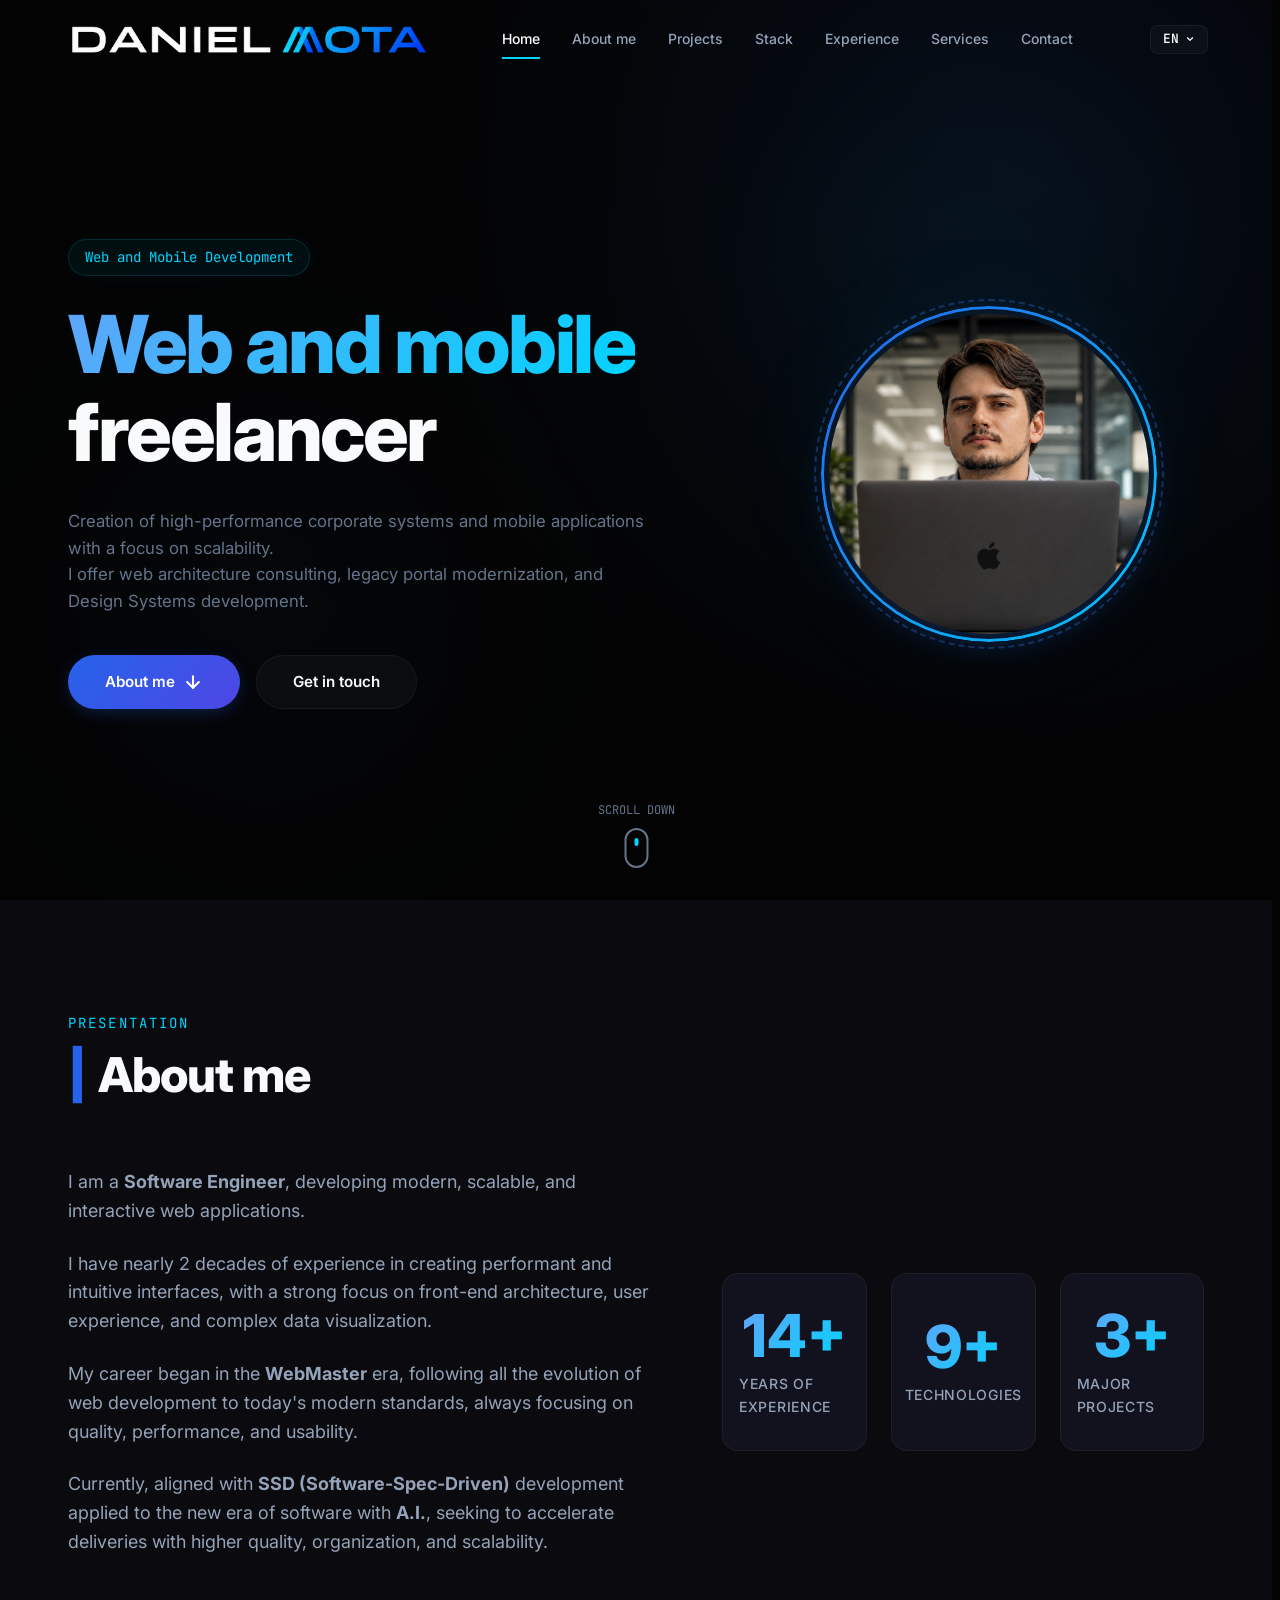
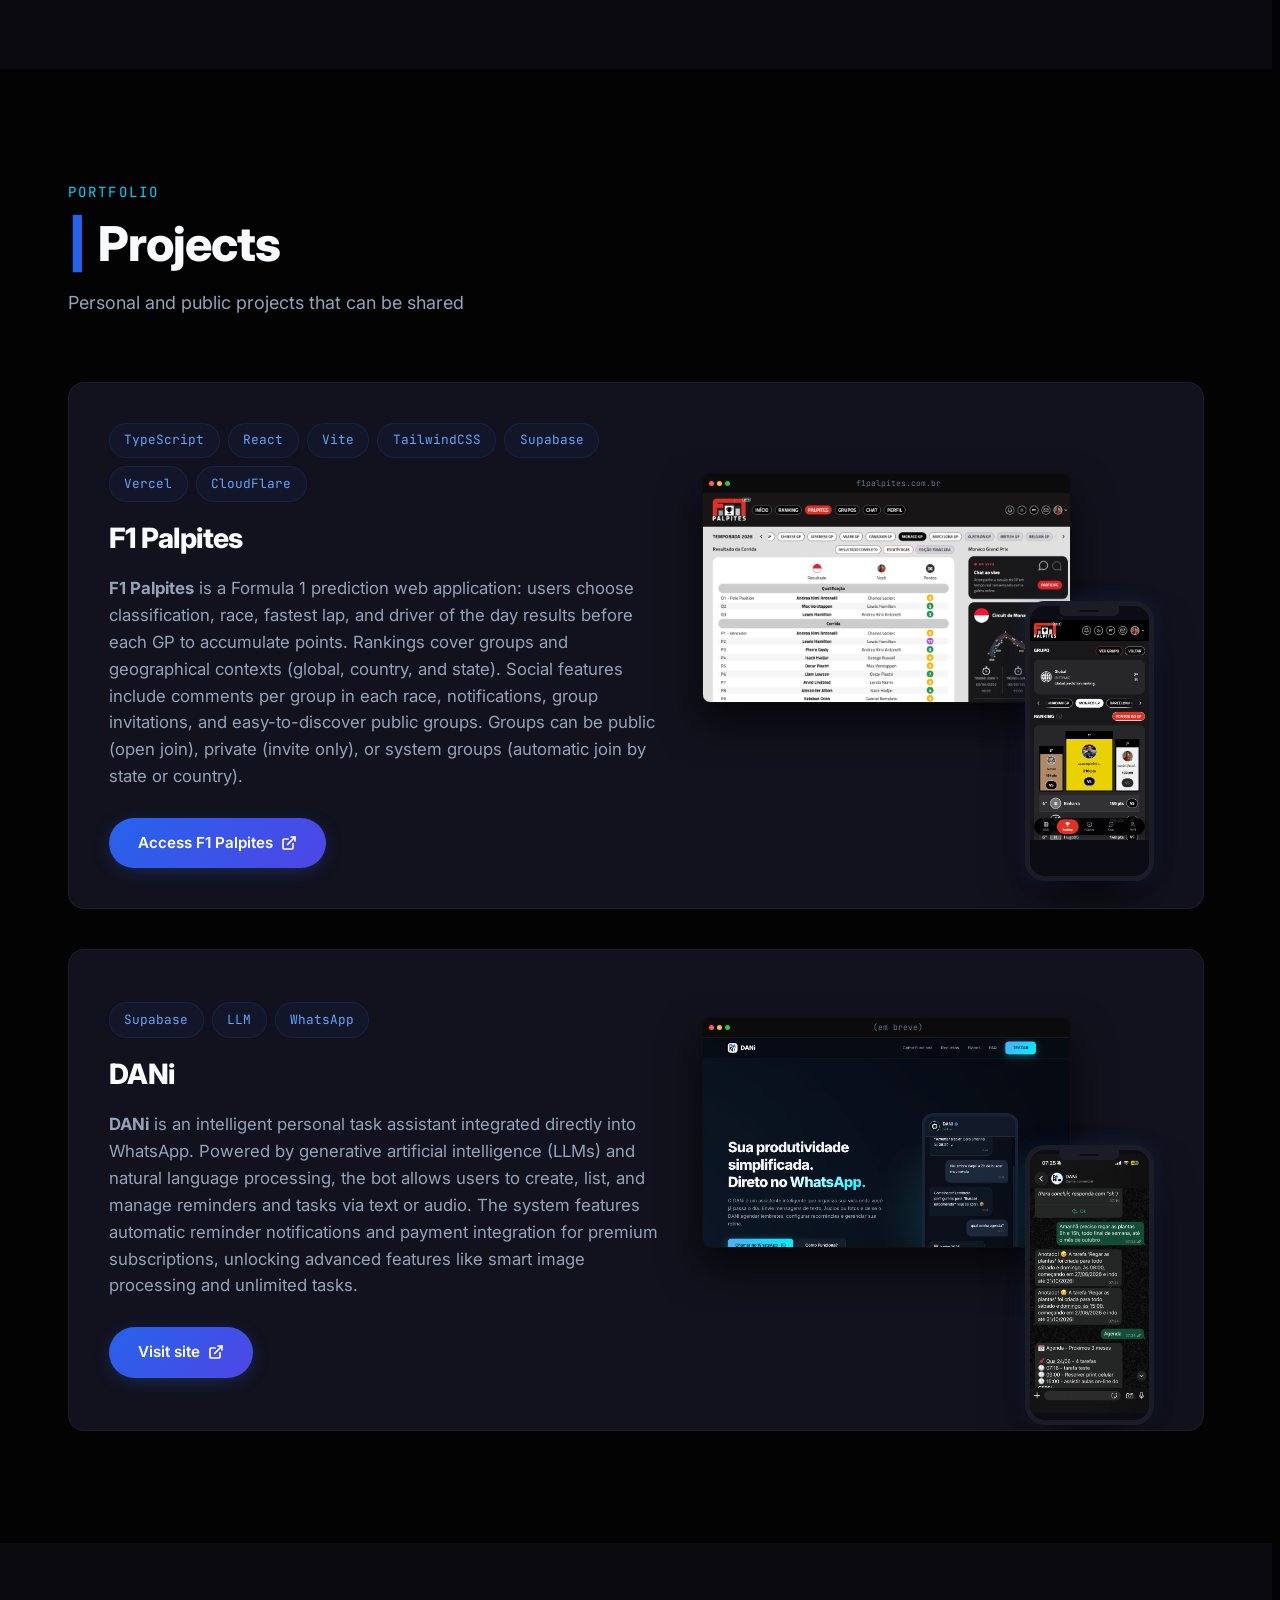
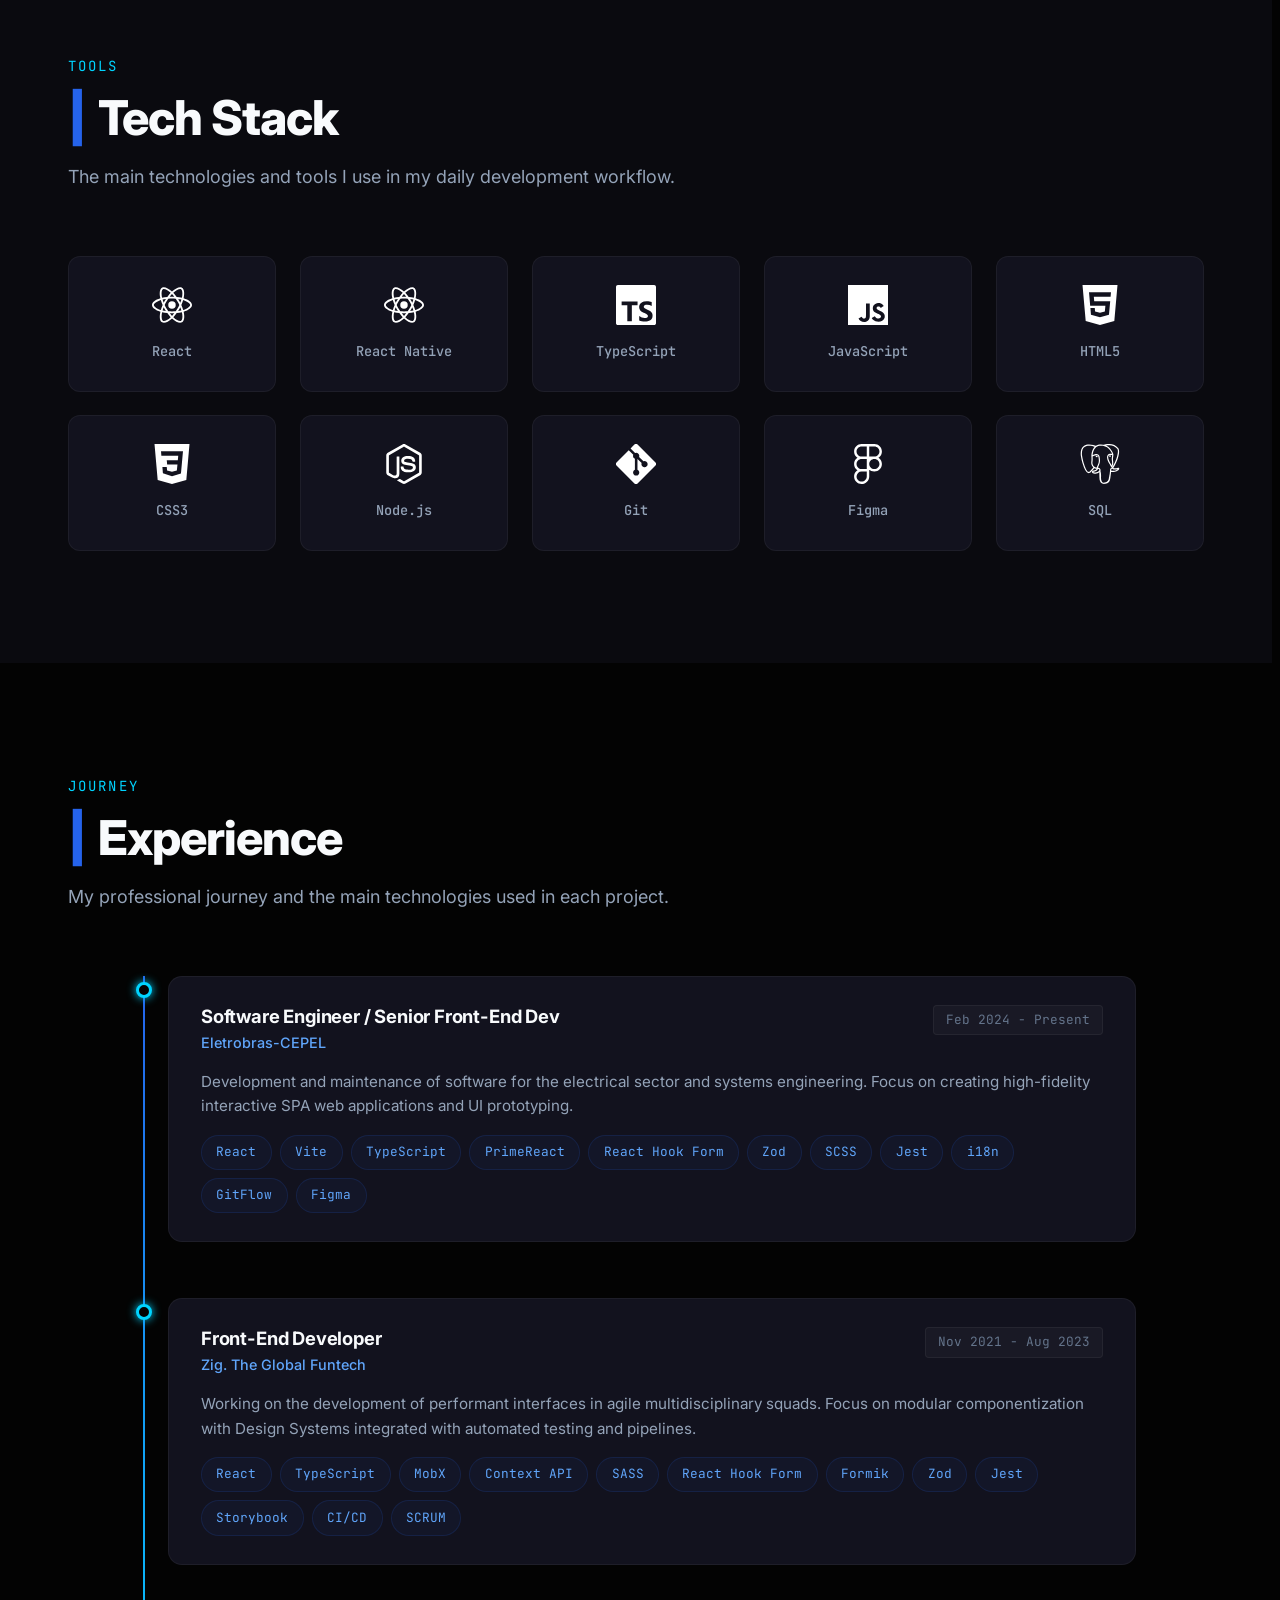
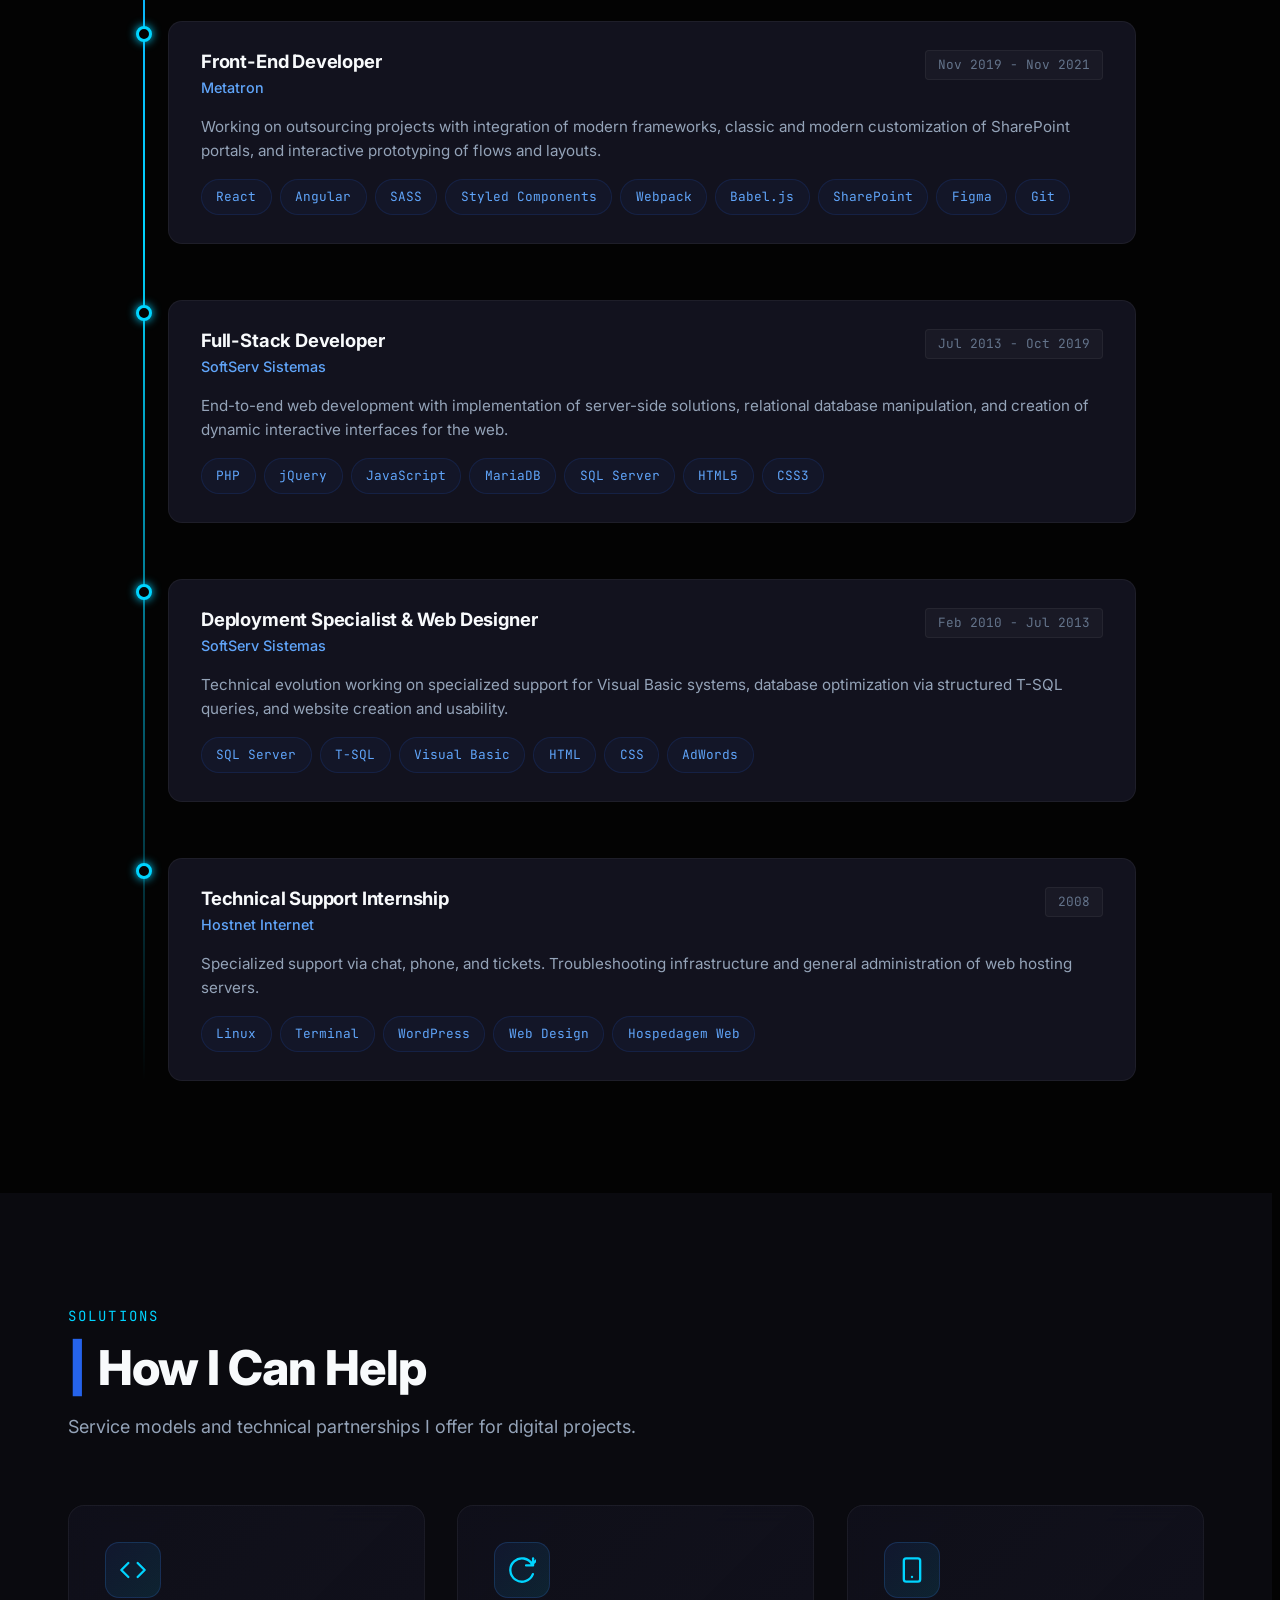
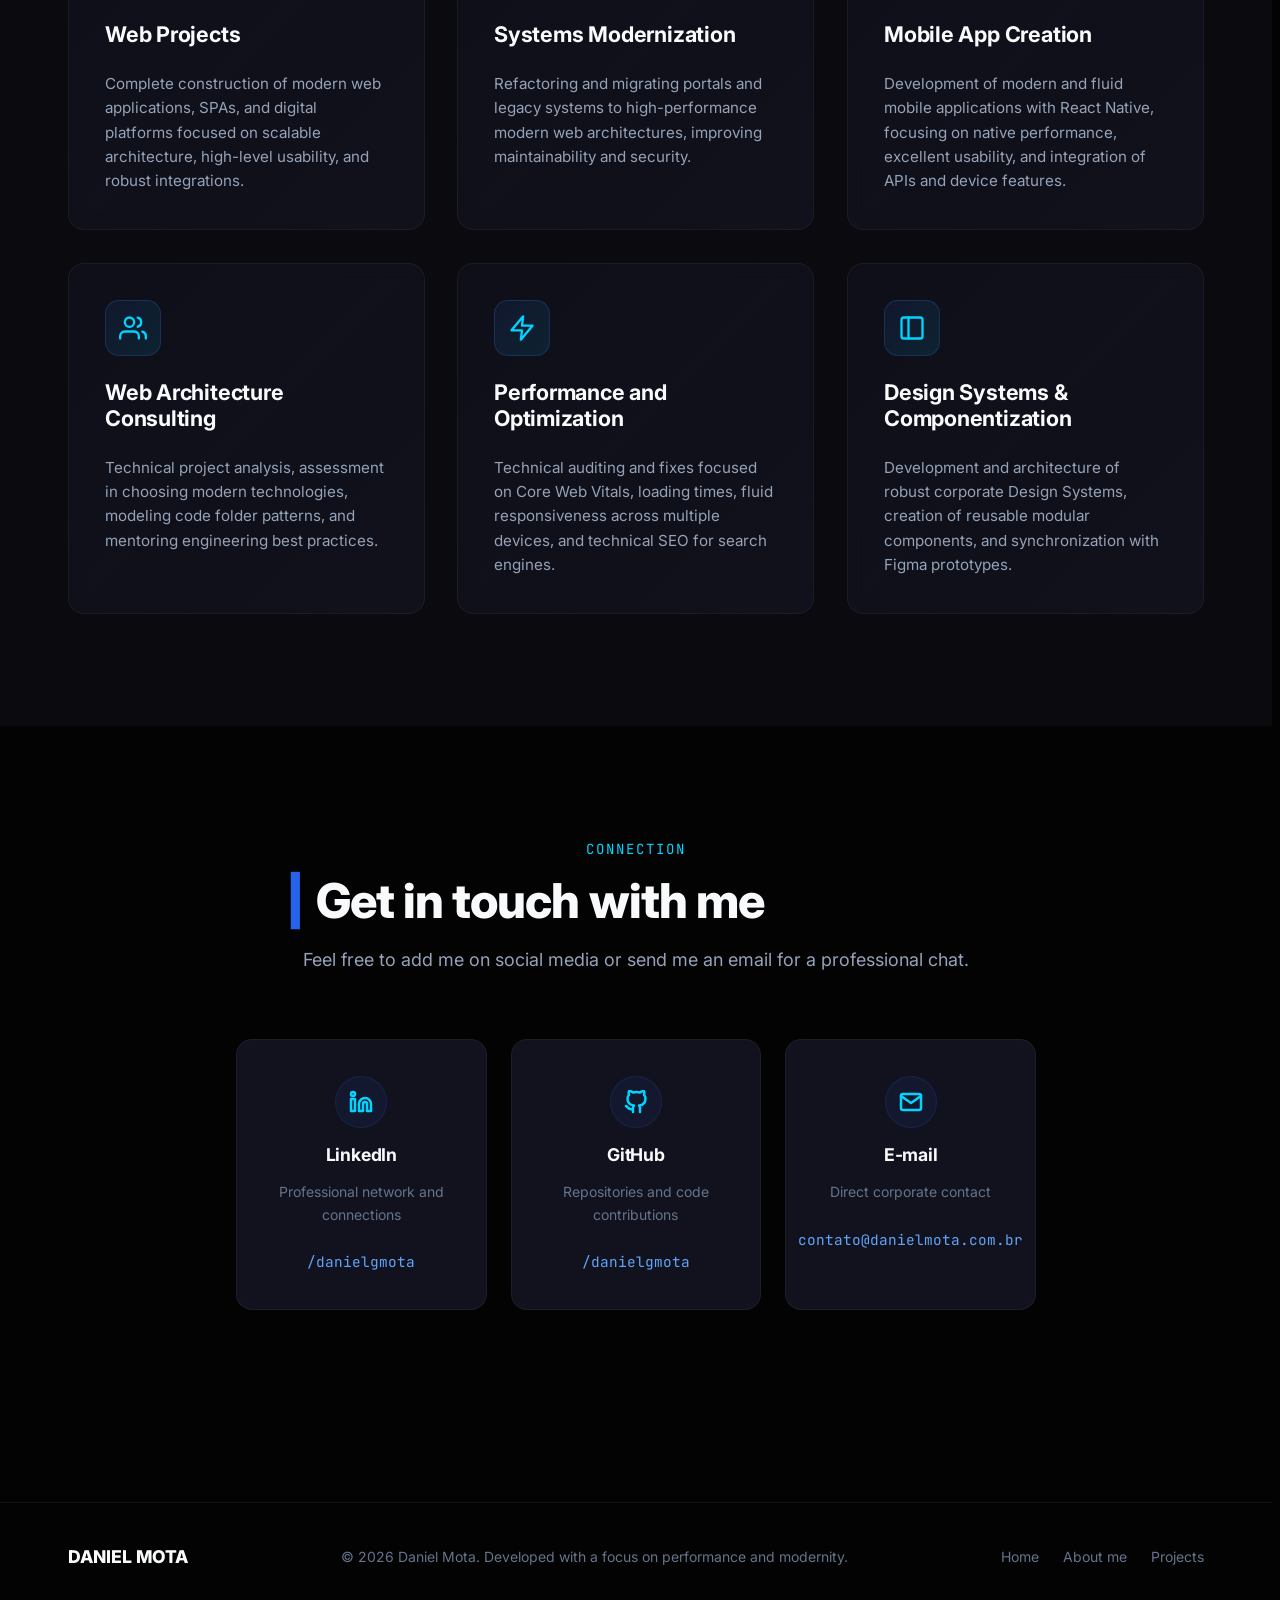
==== commit b720ee0d: "feat: update professional biography and experience counter on landing page" ====
--- a/index.html
+++ b/index.html
@@ -170,15 +170,10 @@
         <div class="about-grid">
           <div class="about-text reveal">
             <p data-i18n-html="about-p1">
-              Sou <strong>Desenvolvedor Front-End Senior</strong> atuando
-              atualmente na <strong>Eletrobras-CEPEL</strong>, desenvolvendo
-              aplicações web modernas, escaláveis e interativas voltadas ao
-              setor elétrico e engenharia de sistemas.
+              Sou <strong>Engenheiro de Software</strong>, desenvolvendo aplicações web modernas, escaláveis e interativas.
             </p>
             <p data-i18n-html="about-p2">
-              Tenho experiência na criação de interfaces performáticas e
-              intuitivas, com forte atenção à arquitetura front-end,
-              experiência do usuário e visualização de dados complexos.
+              Tenho quase 2 décadas de experiência na criação de interfaces performáticas e intuitivas, com forte atenção à arquitetura front-end, experiência do usuário e visualização de dados complexos.
             </p>
             <p data-i18n-html="about-p3">
               Minha trajetória começou ainda na era
@@ -187,15 +182,15 @@
               foco em qualidade, performance e usabilidade.
             </p>
             <p data-i18n-html="about-p4">
-              Atualmente, também mantenho uso constante de desenvolvimento
+              Atualmente, adequado ao desenvolvimento
               <strong>SSD (Software-Spec-Driven)</strong> aplicado à nova era
-              da IA, buscando acelerar entregas com maior qualidade,
+              de software com <strong>I.A.</strong>, buscando acelerar entregas com maior qualidade,
               organização e escalabilidade.
             </p>
           </div>
           <div class="about-stats reveal">
             <div class="card" id="stat-card-exp">
-              <span class="stat-number text-gradient" data-target="12">0+</span>
+              <span class="stat-number text-gradient" data-target="15">0+</span>
               <span class="stat-label" data-i18n="about-stat-exp">Anos de Experiência</span>
             </div>
             <div class="card" id="stat-card-tech">
